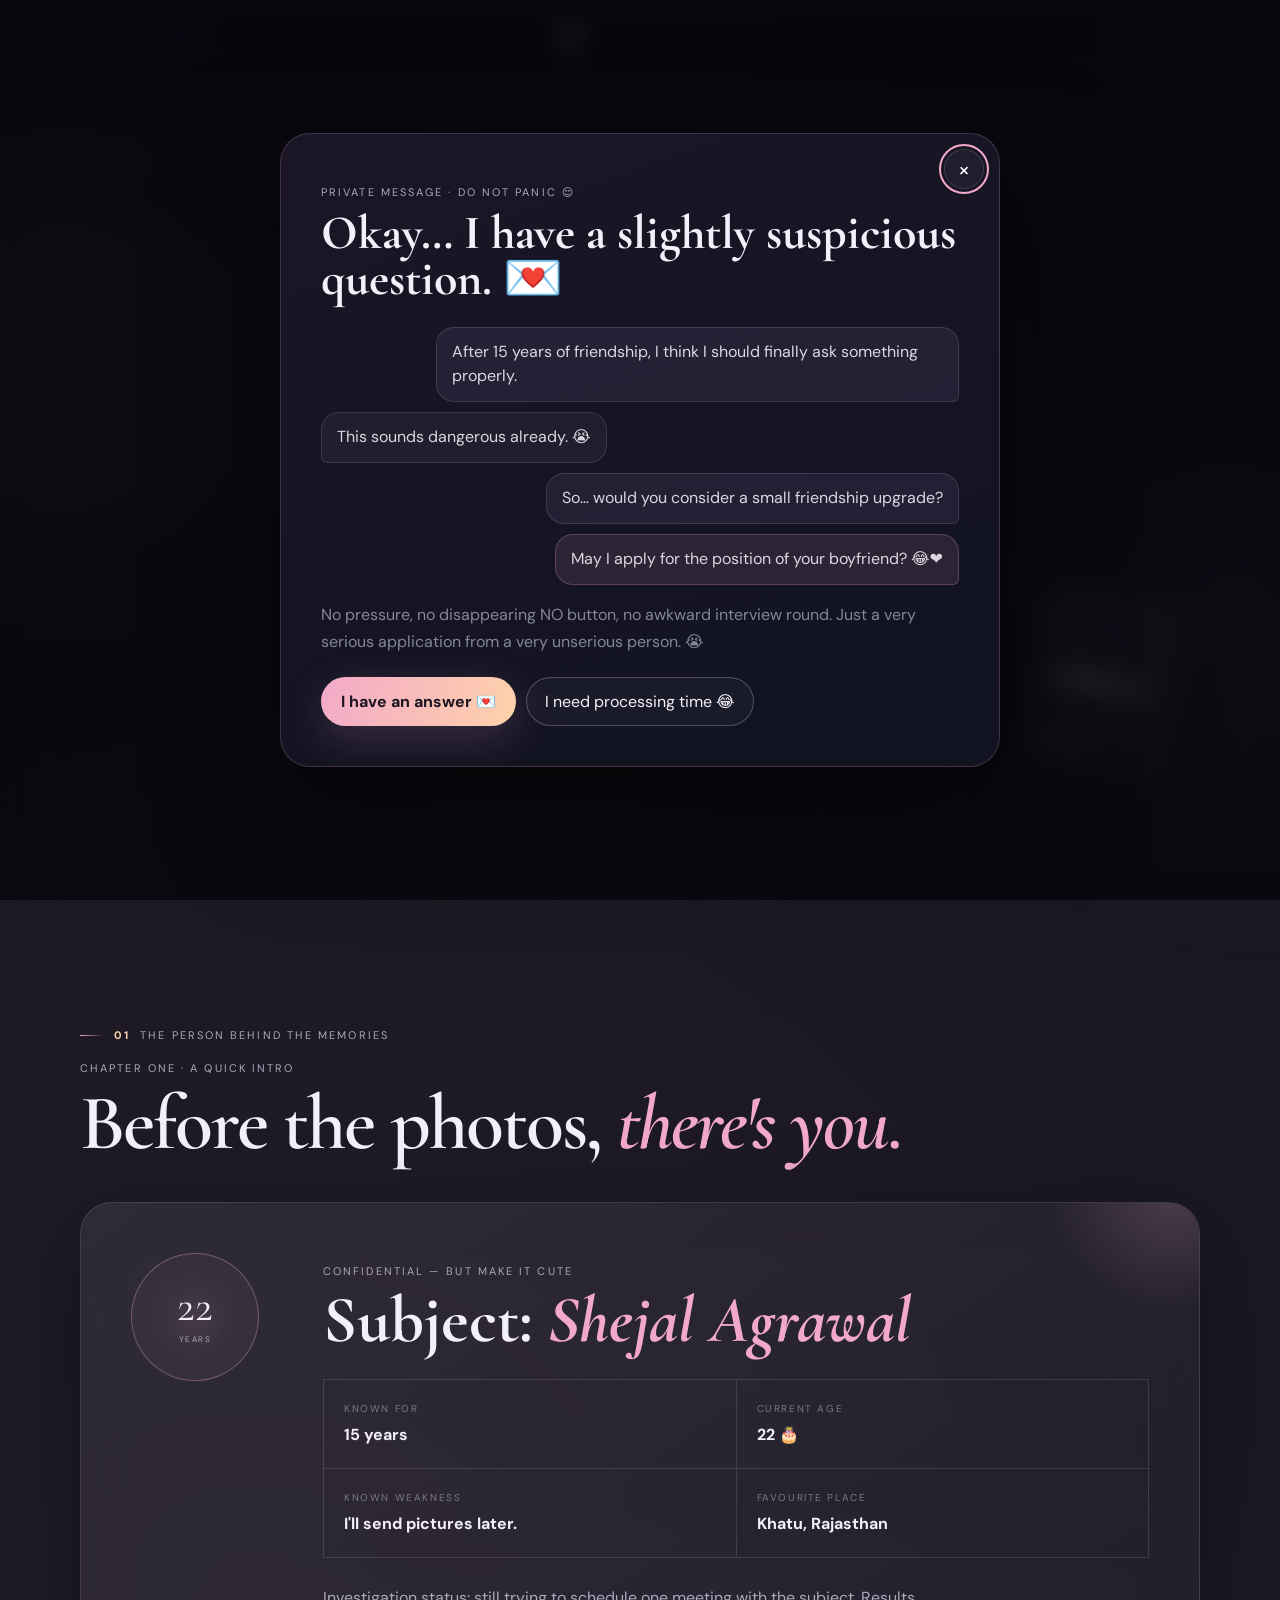
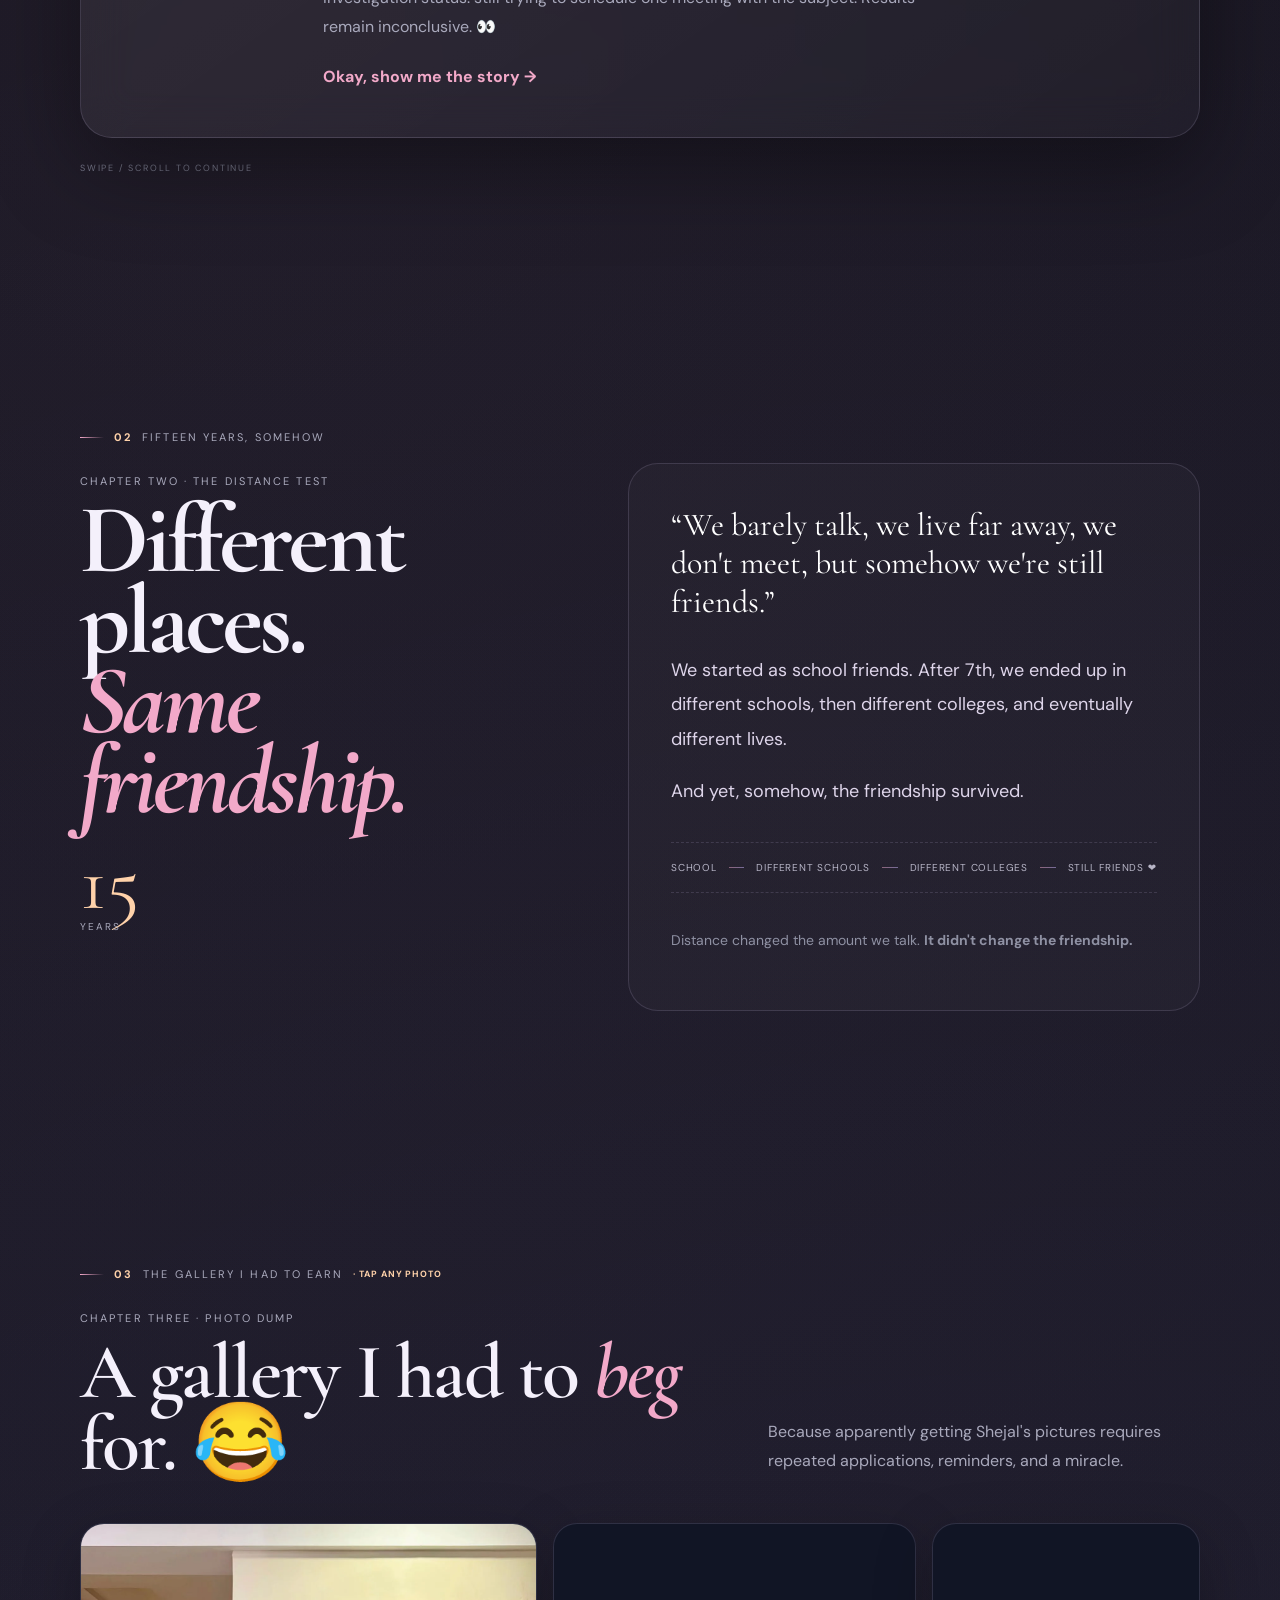
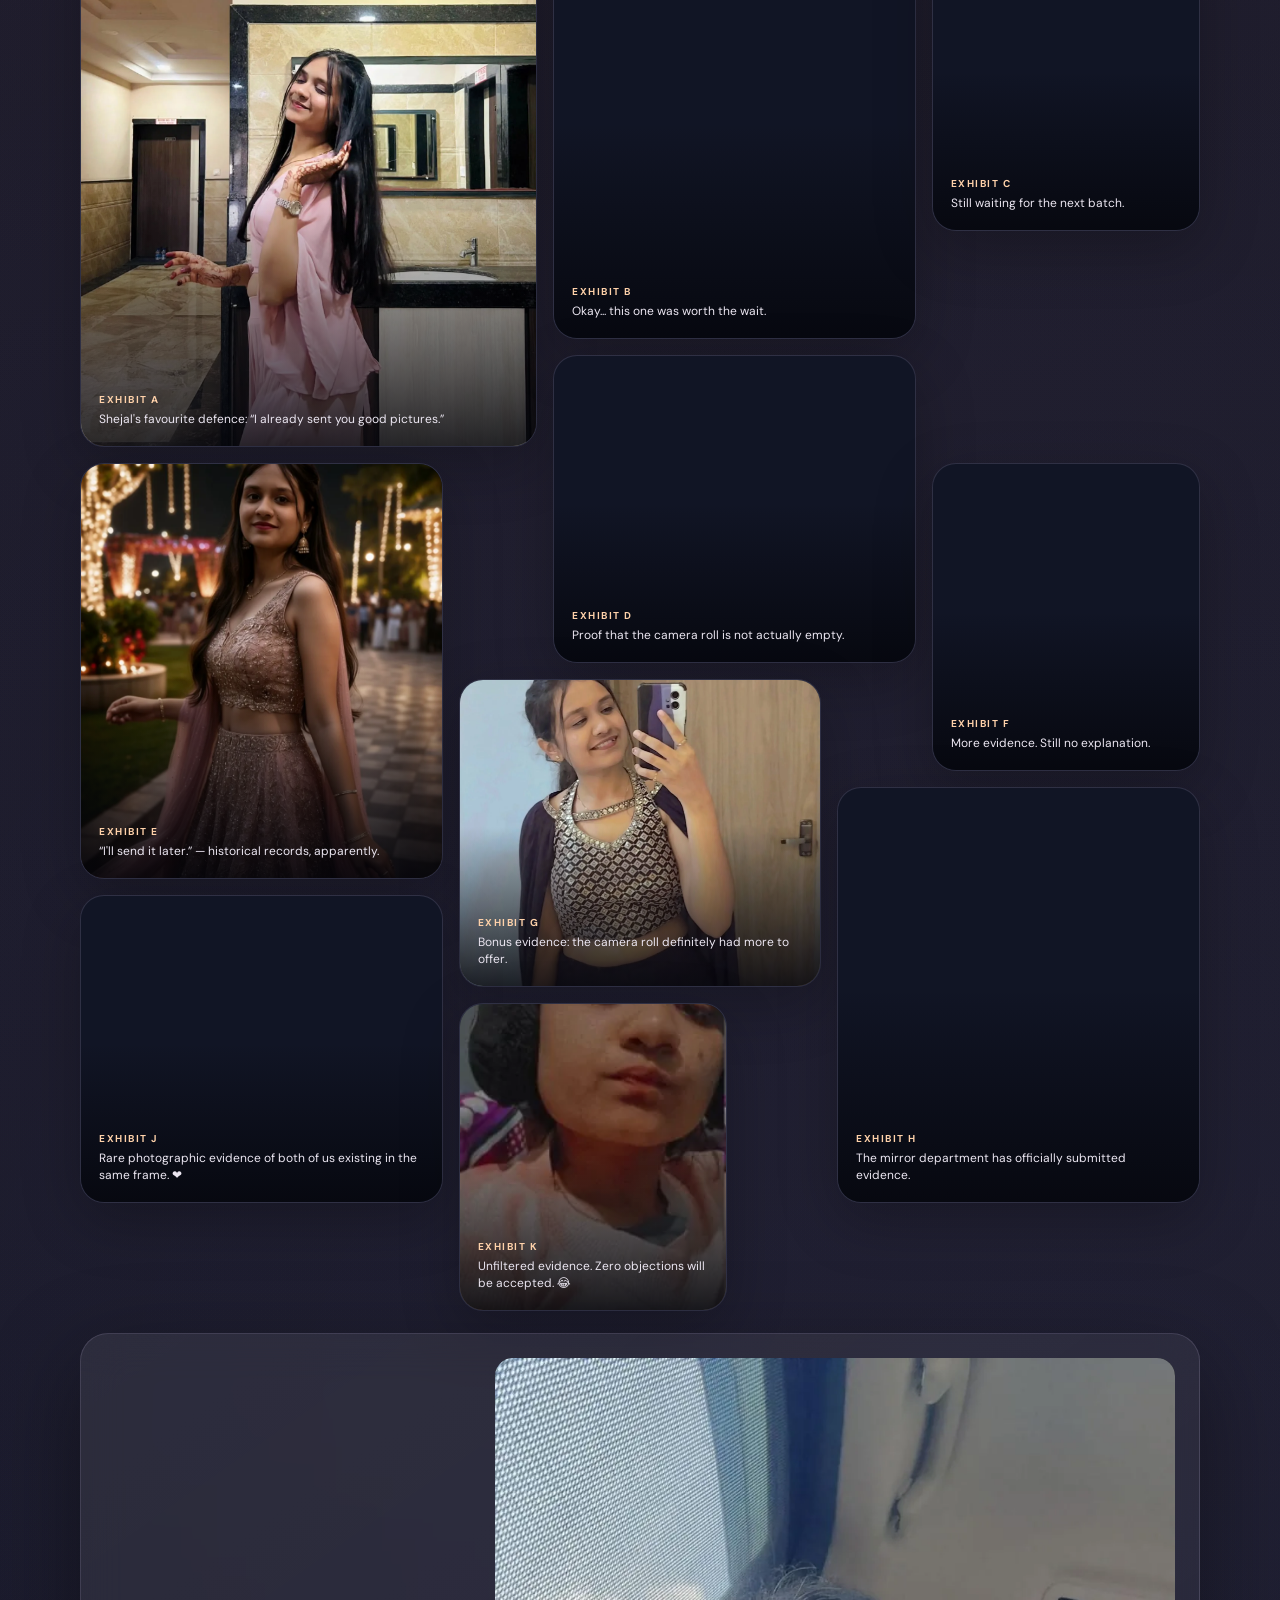
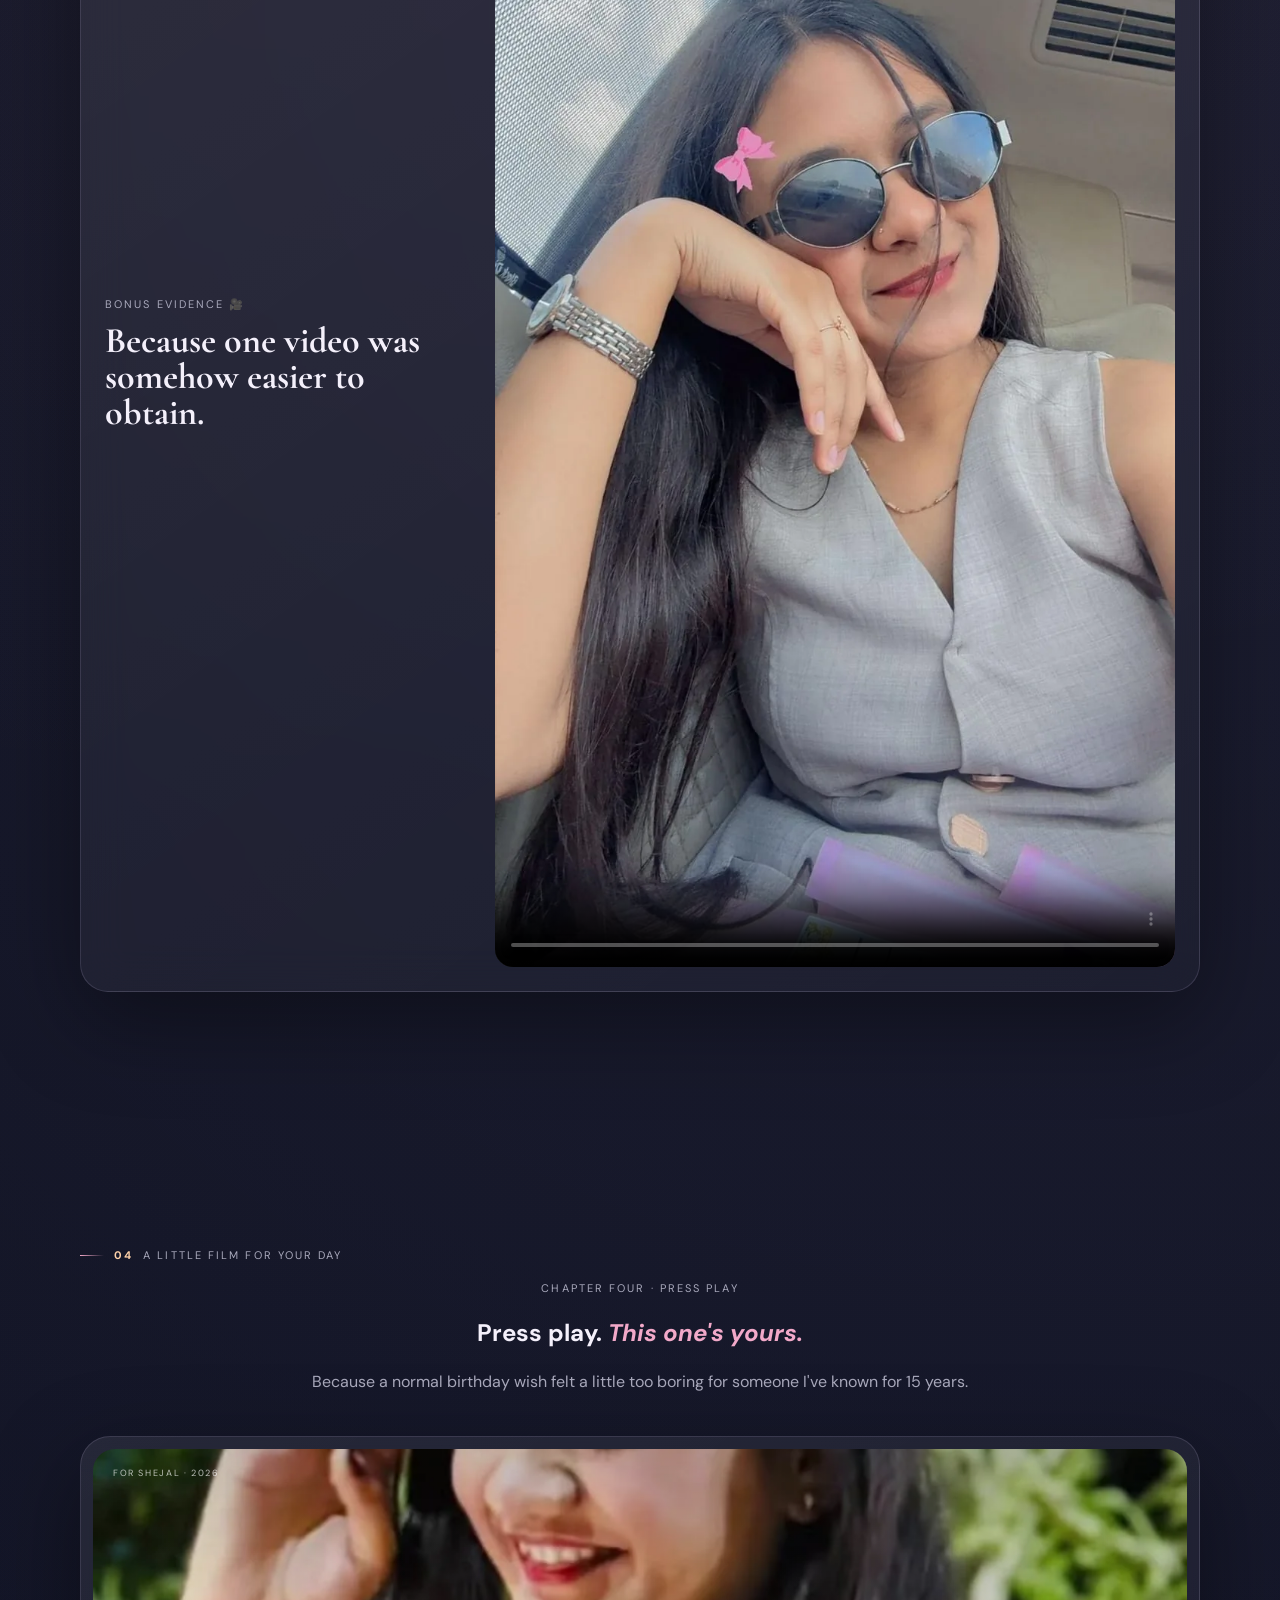
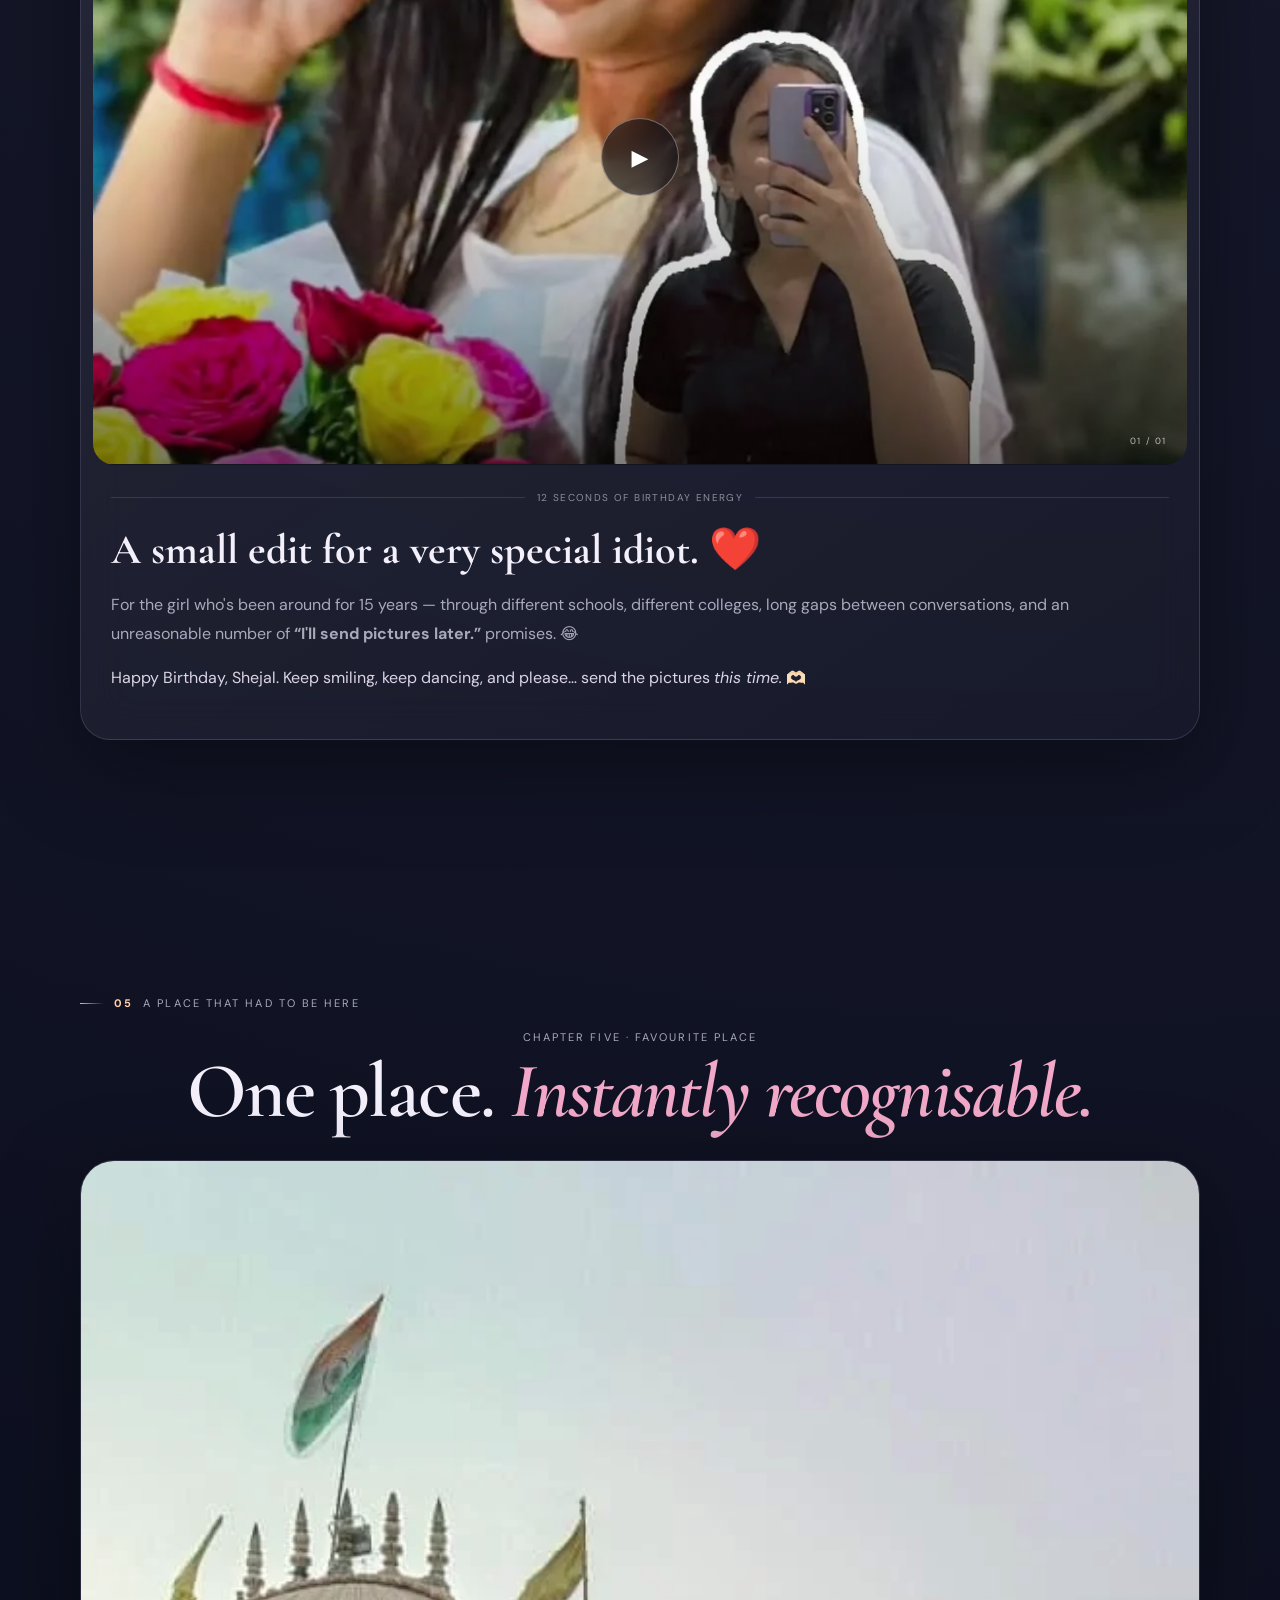
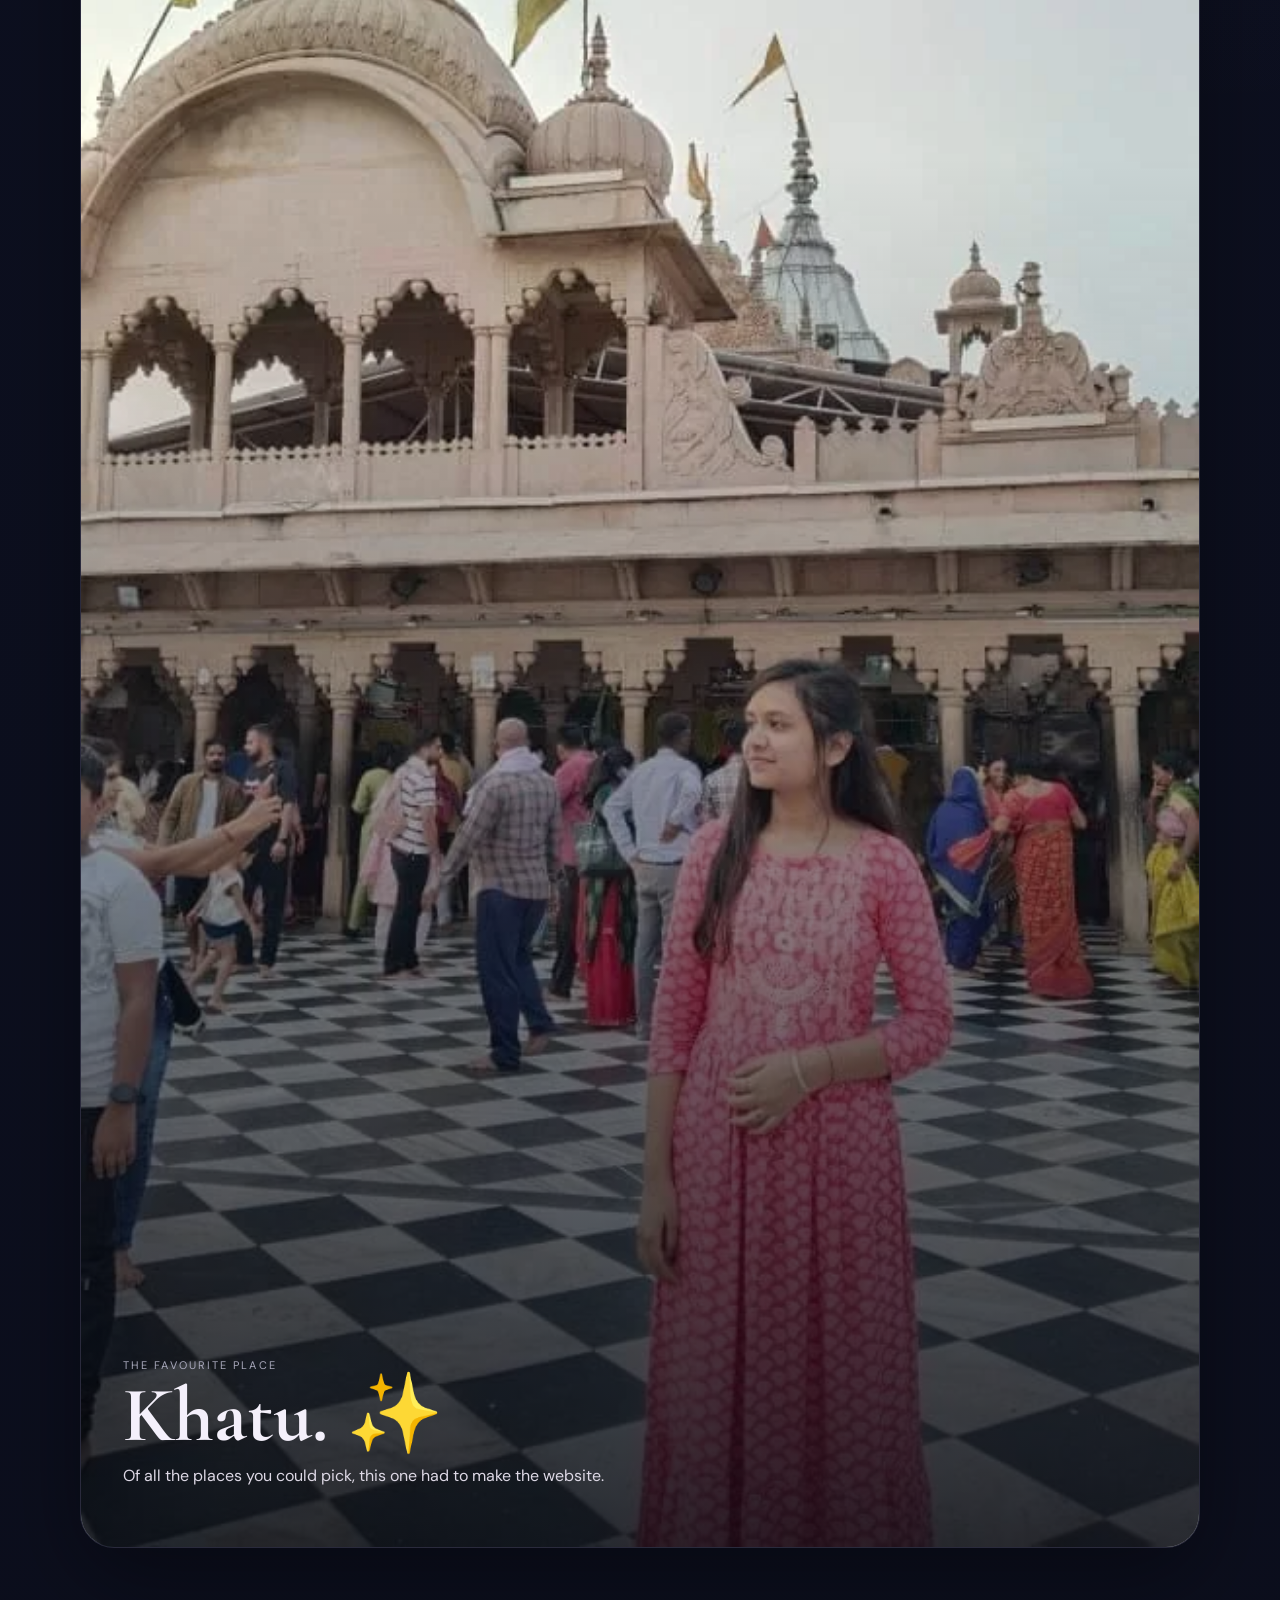
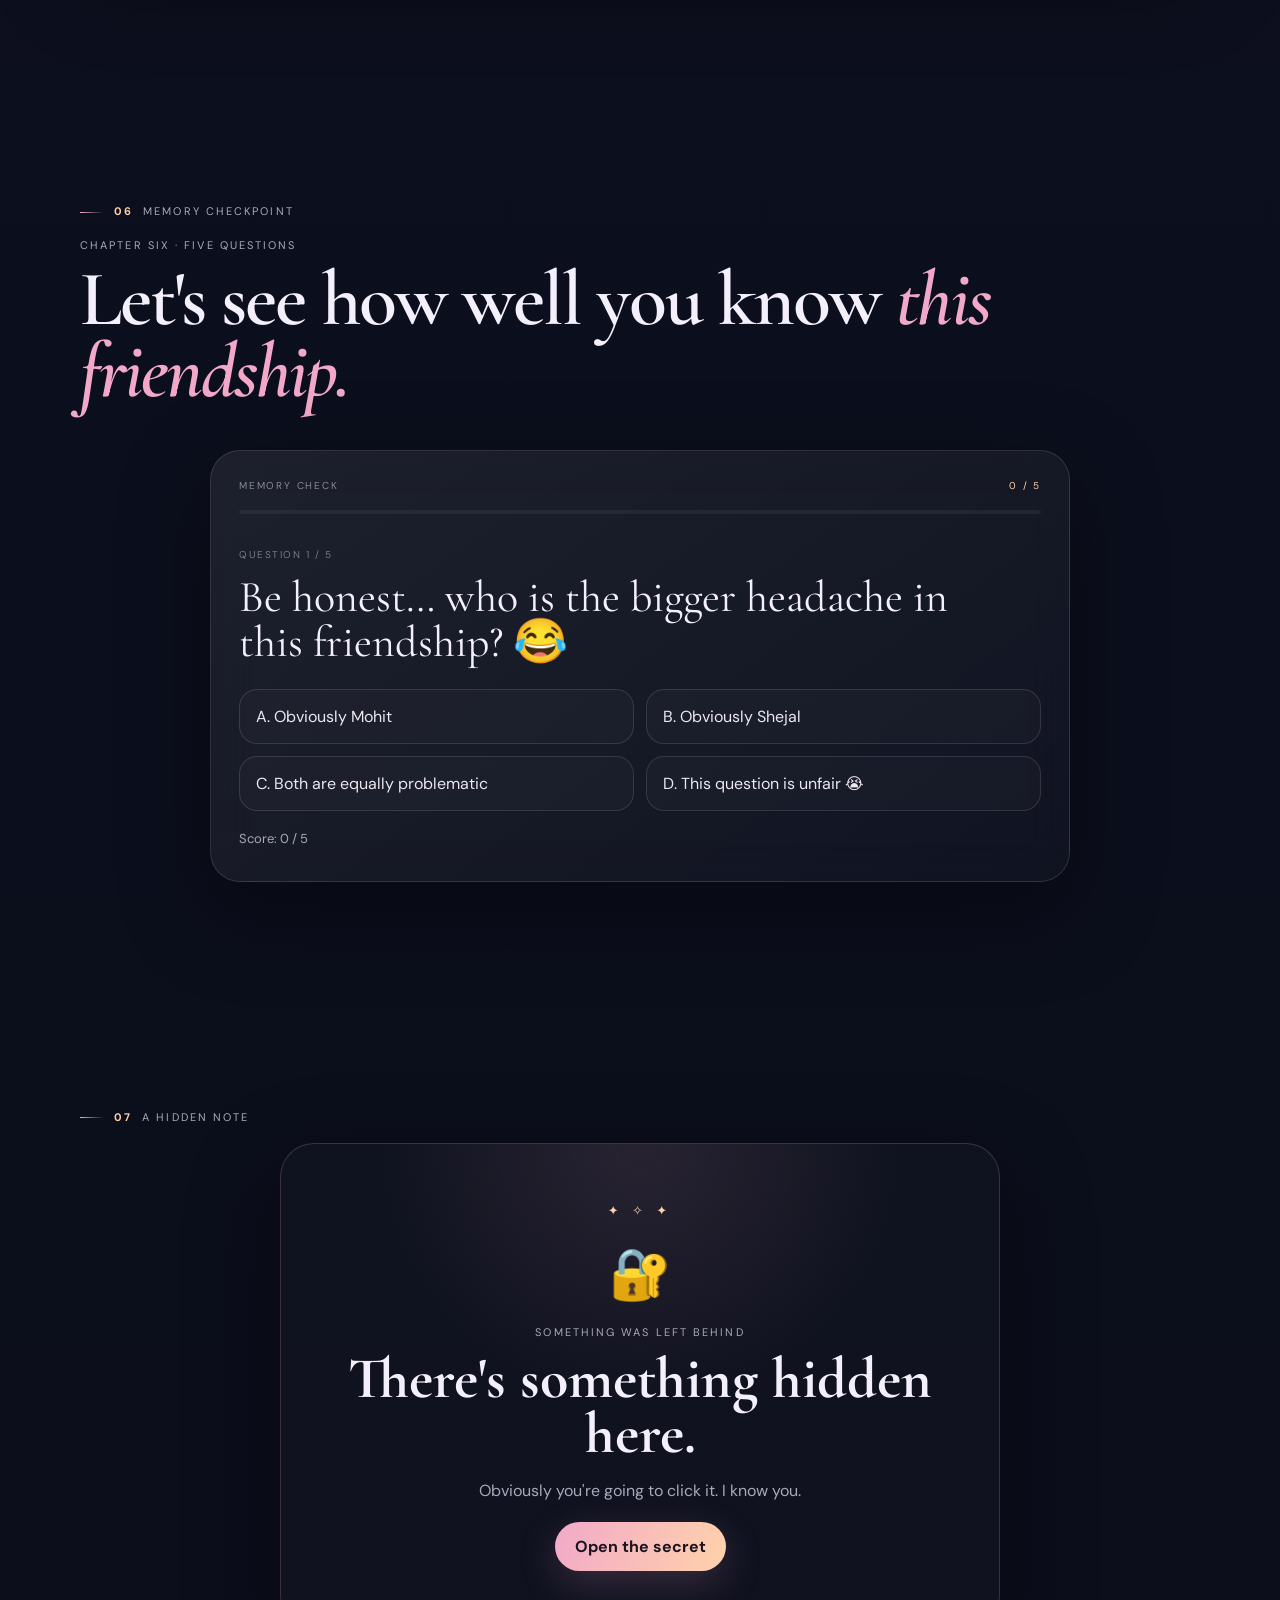
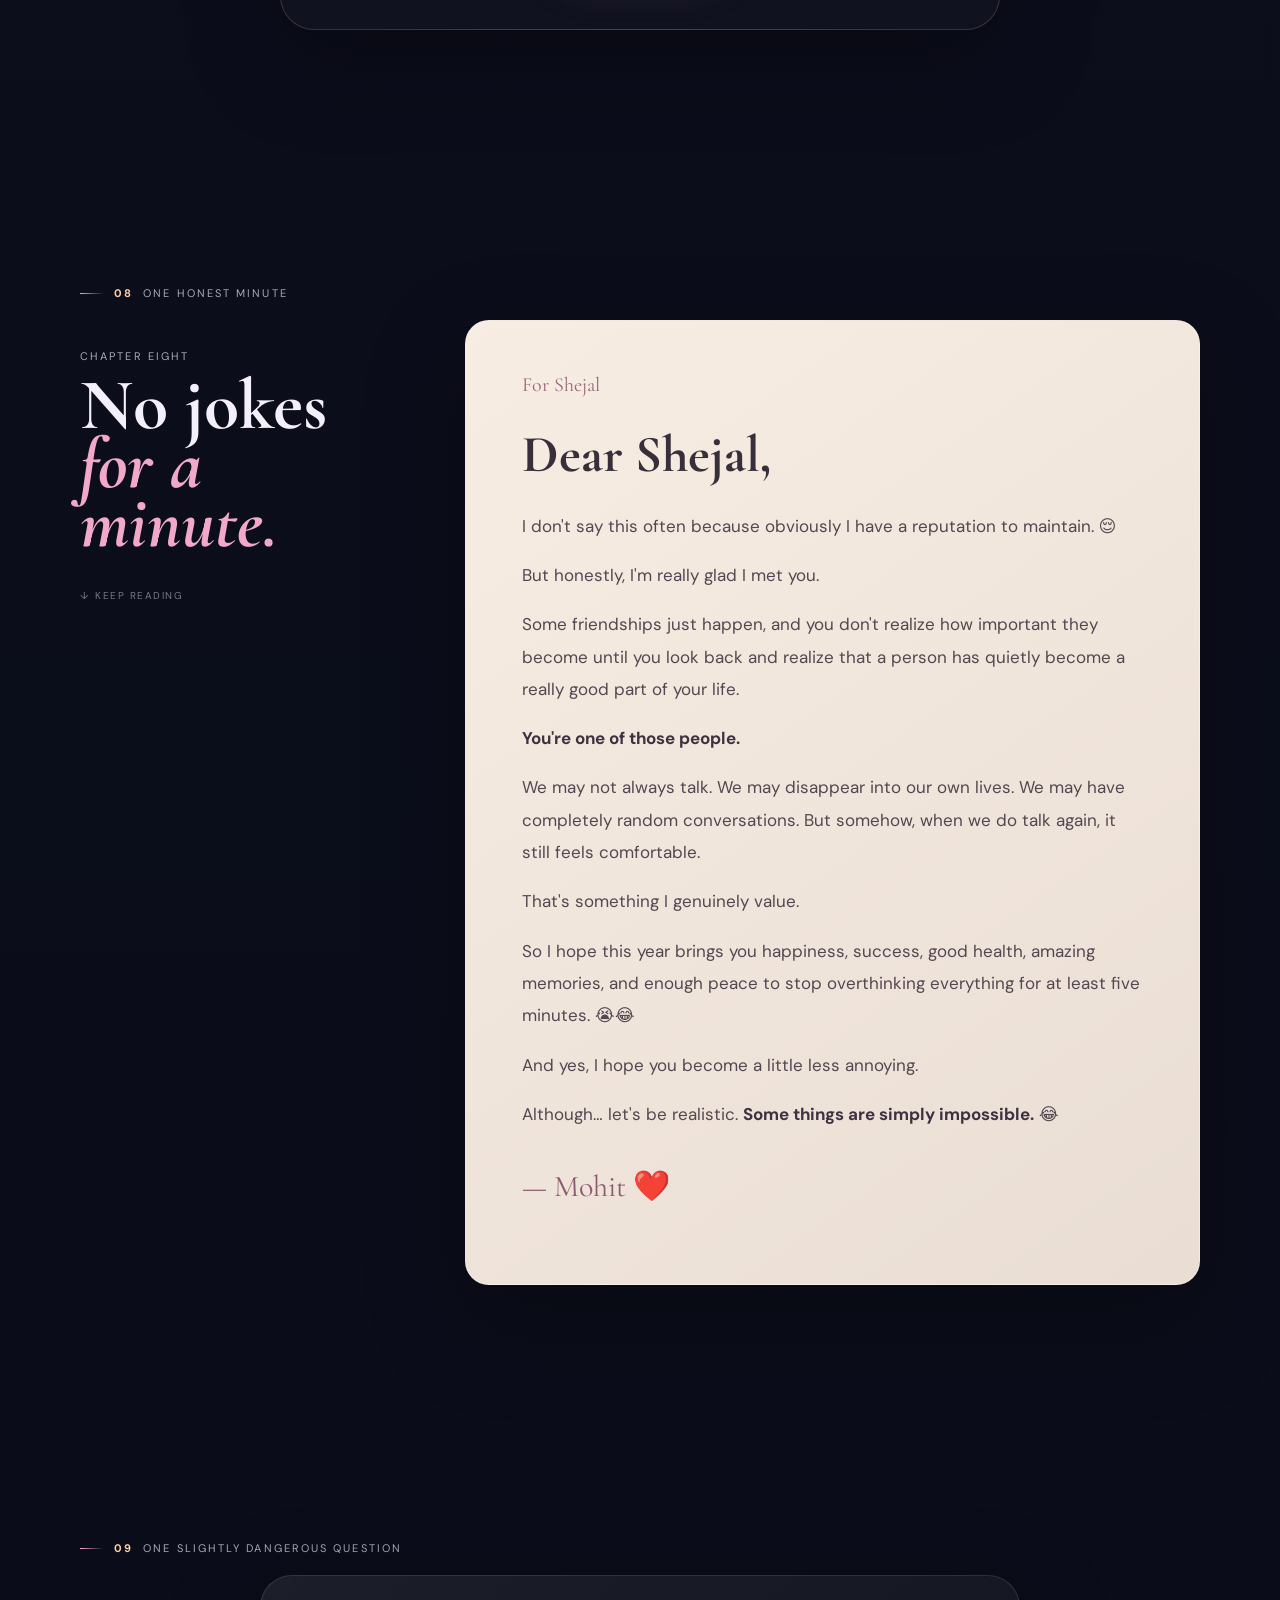
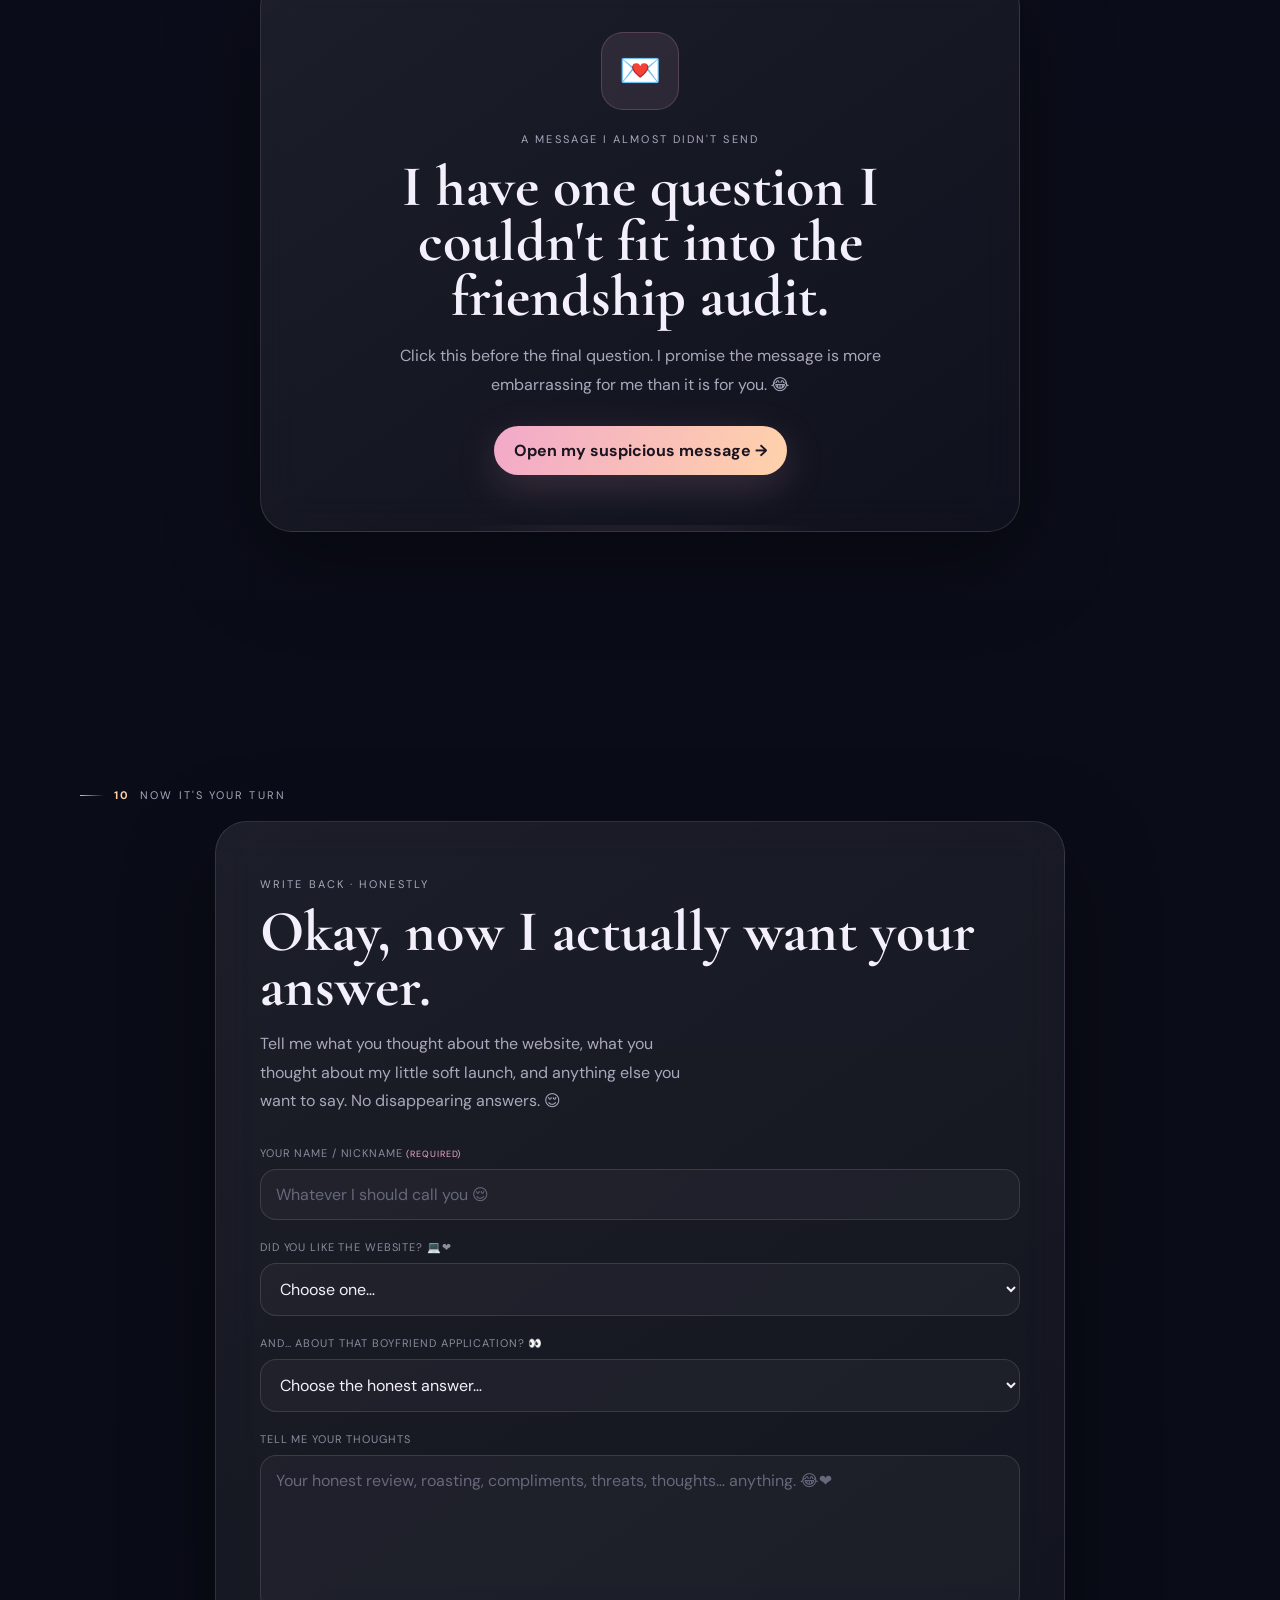
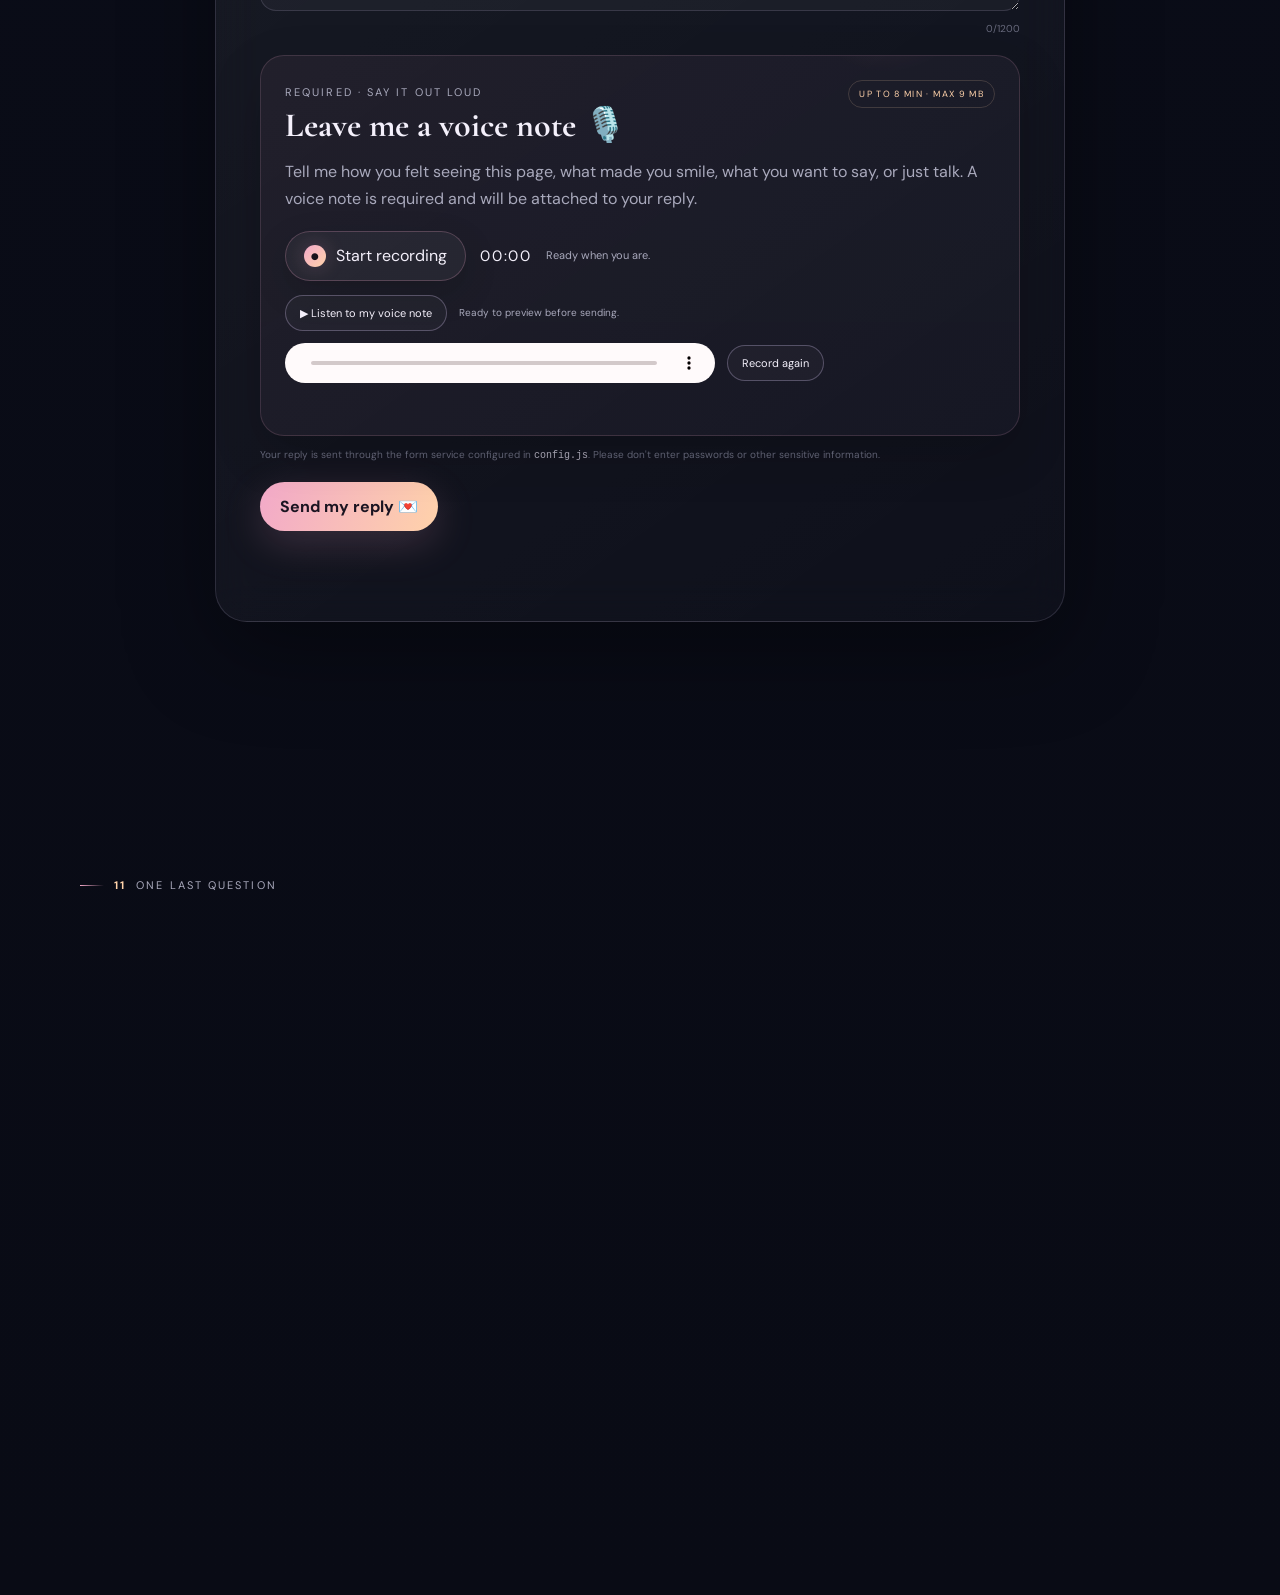
==== index.html @ 0d1e6a89 "0" ====
<!DOCTYPE html>
<html lang="en">
<head>
  <meta charset="UTF-8">
  <meta name="viewport" content="width=device-width, initial-scale=1.0, viewport-fit=cover">
  <meta name="theme-color" content="#0b0d17">
  <meta name="description" content="A little birthday surprise for Shejal, made by Mohit.">
  <title>For Shejal — 22 ✨</title>
  <link rel="preconnect" href="https://fonts.googleapis.com">
  <link rel="preconnect" href="https://fonts.gstatic.com" crossorigin>
  <link href="https://fonts.googleapis.com/css2?family=Cormorant+Garamond:wght@500;600;700&family=DM+Sans:wght@400;500;600;700&display=swap" rel="stylesheet">
  <link rel="stylesheet" href="style.css?v=20260927-voice-required-v2">
  <link rel="icon" href="assets/photo-11.webp" type="image/webp">
</head>
<body>
  <div id="pageLoader" class="page-loader" aria-hidden="true">
    <div class="loader-orb"></div>
    <p>Preparing your surprise<span class="loader-dots">...</span></p>
  </div>

  <div class="reading-progress"><span id="readingProgress"></span></div>
  <button id="backTop" class="back-top" aria-label="Back to top">↑</button>

  <div class="journey-bar" aria-label="Birthday journey navigation">
    <div class="journey-brand">SHEJAL <span>·</span> 22</div>
    <nav class="journey-dots" aria-label="Chapters">
      <button data-journey="home" aria-label="Opening" aria-current="true"></button>
      <button data-journey="intro" aria-label="Chapter 1"></button>
      <button data-journey="story" aria-label="Chapter 2"></button>
      <button data-journey="photos" aria-label="Chapter 3"></button>
      <button data-journey="birthday-edit" aria-label="Chapter 4"></button>
      <button data-journey="place" aria-label="Chapter 5"></button>
      <button data-journey="quiz" aria-label="Chapter 6"></button>
      <button data-journey="secret" aria-label="Chapter 7"></button>
      <button data-journey="letter" aria-label="Chapter 8"></button>
      <button data-journey="soft-launch" aria-label="Chapter 9"></button>
      <button data-journey="reply" aria-label="Chapter 10"></button>
      <button data-journey="finale" aria-label="Final question"></button>
    </nav>
    <div class="journey-counter"><span id="journeyCount">01</span> / 12</div>
  </div>

  <div id="lightbox" class="lightbox" aria-hidden="true">
    <button id="lightboxClose" class="lightbox-close" aria-label="Close image">×</button>
    <button id="lightboxPrev" class="lightbox-nav lightbox-prev" aria-label="Previous image">‹</button>
    <div class="lightbox-inner">
      <div class="lightbox-image-wrap"><img id="lightboxImage" src="" alt=""></div>
      <div class="lightbox-caption">
        <div class="lightbox-caption-top">
          <span id="lightboxIndex" class="lightbox-index"></span>
          <span class="lightbox-viewhint">MEMORY VIEWER · TAP OUTSIDE TO CLOSE</span>
        </div>
        <h3 id="lightboxTitle"></h3>
        <p id="lightboxText"></p>
      </div>
    </div>
    <button id="lightboxNext" class="lightbox-nav lightbox-next" aria-label="Next image">›</button>
  </div>

  <div id="softLaunchModal" class="soft-modal" aria-hidden="true">
    <div class="soft-modal-backdrop" data-soft-close></div>
    <div class="soft-modal-card" role="dialog" aria-modal="true" aria-labelledby="softLaunchTitle">
      <button id="softLaunchClose" class="soft-modal-close" type="button" aria-label="Close message">×</button>
      <p class="tiny">PRIVATE MESSAGE · DO NOT PANIC 😌</p>
      <h2 id="softLaunchTitle">Okay… I have a slightly suspicious question. 💌</h2>
      <div class="soft-chat">
        <div class="soft-bubble me">After 15 years of friendship, I think I should finally ask something properly.</div>
        <div class="soft-bubble her">This sounds dangerous already. 😭</div>
        <div class="soft-bubble me">So… would you consider a small friendship upgrade?</div>
        <div class="soft-bubble me highlight">May I apply for the position of your boyfriend? 😂❤️</div>
      </div>
      <p class="soft-note">No pressure, no disappearing NO button, no awkward interview round. Just a very serious application from a very unserious person. 😭</p>
      <div class="soft-modal-actions">
        <button class="primary-btn" id="softReplyYes" type="button">I have an answer 💌</button>
        <button class="ghost-btn" id="softReplyLater" type="button">I need processing time 😂</button>
      </div>
    </div>
  </div>

  <div id="toast" class="toast" role="status" aria-live="polite"></div>
  <div id="stars"></div>
  <div class="ambient ambient-a"></div>
  <div class="ambient ambient-b"></div>
  <div class="ambient ambient-c"></div>

  <main>
    <section class="screen hero" id="home">
      <div class="hero-orbit orbit-one"></div>
      <div class="hero-orbit orbit-two"></div>
      <div class="hero-inner">
        <div class="eyebrow">A tiny corner of the internet · made for you</div>
        <div class="hero-kicker"><span>27 · 09</span><i></i><span>2026</span></div>
        <h1>Hey, <span>Shejal.</span></h1>
        <p class="hero-copy">I made something for you.<br><b>And no, you can't skip to the end. 😌</b></p>
        <button class="primary-btn hero-cta" data-scroll="#intro">Begin the birthday journey <span>↓</span></button>
        <div class="scroll-hint"><span></span> scroll slowly · there's a story here</div>
      </div>
      <div class="hero-card">
        <p>FOR</p><strong>SHEJAL</strong><span>22 ✨</span>
      </div>
    </section>

    <section class="section chapter chapter-intro" id="intro" data-chapter="01">
      <div class="section-label"><span>01</span> THE PERSON BEHIND THE MEMORIES</div>
      <div class="chapter-head">
        <p class="tiny">CHAPTER ONE · A QUICK INTRO</p>
        <h2>Before the photos, <em>there's you.</em></h2>
      </div>
      <div class="glass card intro-card" data-reveal>
        <div class="profile-stamp"><span>22</span><small>YEARS</small></div>
        <div class="intro-copy">
          <p class="tiny">CONFIDENTIAL — BUT MAKE IT CUTE</p>
          <h3>Subject: <em>Shejal Agrawal</em></h3>
          <div class="facts">
            <div><span>Known for</span><strong>15 years</strong></div>
            <div><span>Current age</span><strong>22 🎂</strong></div>
            <div><span>Known weakness</span><strong>I'll send pictures later.</strong></div>
            <div><span>Favourite place</span><strong>Khatu, Rajasthan</strong></div>
          </div>
          <p class="note">Investigation status: still trying to schedule one meeting with the subject. Results remain inconclusive. 👀</p>
          <button class="text-btn" data-scroll="#story">Okay, show me the story →</button>
        </div>
      </div>
      <div class="chapter-tag">SWIPE / SCROLL TO CONTINUE</div>
    </section>

    <section class="section chapter story-section" id="story" data-chapter="02">
      <div class="section-label"><span>02</span> FIFTEEN YEARS, SOMEHOW</div>
      <div class="story-layout">
        <div class="story-intro">
          <p class="tiny">CHAPTER TWO · THE DISTANCE TEST</p>
          <h2>Different places.<br><em>Same friendship.</em></h2>
          <div class="story-number">15<span>years</span></div>
        </div>
        <div class="story-block" data-reveal>
          <p class="quote">“We barely talk, we live far away, we don't meet, but somehow we're still friends.”</p>
          <p>We started as school friends. After 7th, we ended up in different schools, then different colleges, and eventually different lives.</p>
          <p>And yet, somehow, the friendship survived.</p>
          <div class="distance-line">
            <span>School</span><i></i><span>Different schools</span><i></i><span>Different colleges</span><i></i><span>Still friends ❤️</span>
          </div>
          <p class="small">Distance changed the amount we talk. <b>It didn't change the friendship.</b></p>
        </div>
      </div>
    </section>

    <section class="section chapter photo-section" id="photos" data-chapter="03">
      <div class="section-label"><span>03</span> THE GALLERY I HAD TO EARN <span class="tap-note">· tap any photo</span></div>
      <div class="chapter-head split-head">
        <div>
          <p class="tiny">CHAPTER THREE · PHOTO DUMP</p>
          <h2>A gallery I had to <em>beg</em> for. 😂</h2>
        </div>
        <p class="section-intro">Because apparently getting Shejal's pictures requires repeated applications, reminders, and a miracle.</p>
      </div>

      <div class="photo-reel" id="photoGallery">
        <figure class="photo-card tall" data-reveal>
          <img src="assets/photo-06.webp" alt="Shejal smiling" loading="eager" fetchpriority="high" decoding="async" data-caption="Shejal's favourite defence: I already sent you good pictures.">
          <figcaption><b>Exhibit A</b><span>Shejal's favourite defence: “I already sent you good pictures.”</span></figcaption>
        </figure>
        <figure class="photo-card" data-reveal><img src="assets/photo-05.webp" alt="Shejal dressed up" loading="lazy" decoding="async" data-caption="Okay... this one was worth the wait."><figcaption><b>Exhibit B</b><span>Okay... this one was worth the wait.</span></figcaption></figure>
        <figure class="photo-card" data-reveal><img src="assets/photo-04.webp" alt="Shejal at an event" loading="lazy" decoding="async" data-caption="Still waiting for the next batch."><figcaption><b>Exhibit C</b><span>Still waiting for the next batch.</span></figcaption></figure>
        <figure class="photo-card" data-reveal><img src="assets/photo-03.webp" alt="Shejal" loading="lazy" decoding="async" data-caption="Proof that the camera roll is not actually empty."><figcaption><b>Exhibit D</b><span>Proof that the camera roll is not actually empty.</span></figcaption></figure>
        <figure class="photo-card" data-reveal><img src="assets/photo-02.webp" alt="Shejal" loading="lazy" decoding="async" data-caption="I'll send it later. — historical records, apparently."><figcaption><b>Exhibit E</b><span>“I'll send it later.” — historical records, apparently.</span></figcaption></figure>
        <figure class="photo-card" data-reveal><img src="assets/photo-07.webp" alt="Shejal" loading="lazy" decoding="async" data-caption="More evidence. Still no explanation."><figcaption><b>Exhibit F</b><span>More evidence. Still no explanation.</span></figcaption></figure>
        <figure class="photo-card" data-reveal><img src="assets/photo-08.webp" alt="Shejal smiling in a black and silver outfit" loading="lazy" decoding="async" data-caption="Bonus evidence: the camera roll definitely had more to offer."><figcaption><b>Exhibit G</b><span>Bonus evidence: the camera roll definitely had more to offer.</span></figcaption></figure>
        <figure class="photo-card" data-reveal><img src="assets/photo-09.webp" alt="Shejal taking a mirror selfie" loading="lazy" decoding="async" data-caption="The mirror department has officially submitted evidence."><figcaption><b>Exhibit H</b><span>The mirror department has officially submitted evidence.</span></figcaption></figure>
        <figure class="photo-card" data-reveal><img src="assets/together.webp" alt="A photo of Shejal and Mohit together" loading="lazy" decoding="async" data-caption="Rare photographic evidence of both of us existing in the same frame. ❤️"><figcaption><b>Exhibit J</b><span>Rare photographic evidence of both of us existing in the same frame. ❤️</span></figcaption></figure>
        <figure class="photo-card" data-reveal><img src="assets/funny.webp" alt="Shejal at home" loading="lazy" decoding="async" data-caption="Unfiltered evidence. Zero objections will be accepted. 😂"><figcaption><b>Exhibit K</b><span>Unfiltered evidence. Zero objections will be accepted. 😂</span></figcaption></figure>
      </div>

      <div class="video-card glass" data-reveal>
        <div><p class="tiny">BONUS EVIDENCE 🎥</p><h3>Because one video was somehow easier to obtain.</h3></div>
        <video id="memoryVideo" controls playsinline preload="none" poster="assets/photo-11.webp" data-src="assets/shejal-video.mp4"><source data-src="assets/shejal-video.mp4" type="video/mp4"></video>
      </div>
    </section>

    <section class="section chapter birthday-edit-section" id="birthday-edit" data-chapter="04">
      <div class="section-label"><span>04</span> A LITTLE FILM FOR YOUR DAY</div>
      <div class="birthday-edit-intro">
        <p class="tiny">CHAPTER FOUR · PRESS PLAY</p>
        <h2>Press play. <em>This one's yours.</em></h2>
        <p>Because a normal birthday wish felt a little too boring for someone I've known for 15 years.</p>
      </div>

      <div class="birthday-video-shell glass" data-reveal>
        <div class="birthday-video-frame">
          <video id="birthdayVideo" playsinline preload="none" poster="assets/birthday-edit-poster.webp" data-src="assets/birthday-edit.mp4"><source data-src="assets/birthday-edit.mp4" type="video/mp4"></video>
          <button id="birthdayPlay" class="birthday-play" aria-label="Play birthday video"><span>▶</span></button>
          <div class="video-corner video-corner-top">FOR SHEJAL · 2026</div>
          <div class="video-corner video-corner-bottom">01 / 01</div>
        </div>
        <div class="birthday-video-caption">
          <div class="caption-line"><span></span><span>12 seconds of birthday energy</span><span></span></div>
          <h3>A small edit for a very special idiot. ❤️</h3>
          <p>For the girl who's been around for 15 years — through different schools, different colleges, long gaps between conversations, and an unreasonable number of <b>“I'll send pictures later.”</b> promises. 😂</p>
          <p class="caption-signoff">Happy Birthday, Shejal. Keep smiling, keep dancing, and please… send the pictures <em>this time.</em> 🫶🏻</p>
        </div>
      </div>
    </section>

    <section class="section chapter place-section" id="place" data-chapter="05">
      <div class="section-label"><span>05</span> A PLACE THAT HAD TO BE HERE</div>
      <div class="place-intro"><p class="tiny">CHAPTER FIVE · FAVOURITE PLACE</p><h2>One place. <em>Instantly recognisable.</em></h2></div>
      <div class="place-card" data-reveal>
        <img src="assets/khatu.webp" alt="Shejal at Khatu" loading="lazy" decoding="async" data-caption="Of all the places you could pick, this one had to make the website.">
        <div class="place-overlay"><p class="tiny">THE FAVOURITE PLACE</p><h2>Khatu. ✨</h2><p>Of all the places you could pick, this one had to make the website.</p></div>
      </div>
    </section>

    <section class="section chapter quiz-section" id="quiz" data-chapter="06">
      <div class="section-label"><span>06</span> MEMORY CHECKPOINT</div>
      <div class="chapter-head"><p class="tiny">CHAPTER SIX · FIVE QUESTIONS</p><h2>Let's see how well you know <em>this friendship.</em></h2></div>
      <div class="quiz glass" data-reveal>
        <div class="quiz-topline"><span>MEMORY CHECK</span><span id="quizScorePill">0 / 5</span></div>
        <div class="progress"><span id="progressBar"></span></div>
        <div id="questionBox"></div>
        <div id="quizResult" class="quiz-result"></div>
      </div>
    </section>

    <section class="section chapter secret-section" id="secret" data-chapter="07">
      <div class="section-label"><span>07</span> A HIDDEN NOTE</div>
      <div class="secret-card" data-reveal>
        <div class="secret-stars">✦ ✧ ✦</div>
        <div class="lock">🔐</div>
        <p class="tiny">SOMETHING WAS LEFT BEHIND</p>
        <h2>There's something hidden here.</h2>
        <p>Obviously you're going to click it. I know you.</p>
        <button class="primary-btn" id="secretBtn">Open the secret</button>
        <div id="secretMessage" class="secret-message"><p class="tiny">YOU FOUND IT</p><h3>I knew you'd click it. 😂</h3><p>And yes, you are still not getting away from the fact that I will ask you to meet again.</p></div>
      </div>
    </section>

    <section class="section chapter letter-section" id="letter" data-chapter="08">
      <div class="section-label"><span>08</span> ONE HONEST MINUTE</div>
      <div class="letter-wrap">
        <div class="letter-side"><p class="tiny">CHAPTER EIGHT</p><h2>No jokes<br><em>for a minute.</em></h2><span>↓ keep reading</span></div>
        <div class="letter glass" data-reveal>
          <div class="paper-mark">For Shejal</div>
          <h2>Dear Shejal,</h2>
          <p>I don't say this often because obviously I have a reputation to maintain. 😌</p>
          <p>But honestly, I'm really glad I met you.</p>
          <p>Some friendships just happen, and you don't realize how important they become until you look back and realize that a person has quietly become a really good part of your life.</p>
          <p><b>You're one of those people.</b></p>
          <p>We may not always talk. We may disappear into our own lives. We may have completely random conversations. But somehow, when we do talk again, it still feels comfortable.</p>
          <p>That's something I genuinely value.</p>
          <p>So I hope this year brings you happiness, success, good health, amazing memories, and enough peace to stop overthinking everything for at least five minutes. 😭😂</p>
          <p>And yes, I hope you become a little less annoying.</p>
          <p>Although… let's be realistic. <b>Some things are simply impossible.</b> 😂</p>
          <p class="signature">— Mohit ❤️</p>
        </div>
      </div>
    </section>

    <section class="section chapter soft-launch-section" id="soft-launch" data-chapter="09">
      <div class="section-label"><span>09</span> ONE SLIGHTLY DANGEROUS QUESTION</div>
      <div class="soft-launch-card glass" data-reveal>
        <div class="soft-launch-icon">💌</div>
        <p class="tiny">A MESSAGE I ALMOST DIDN'T SEND</p>
        <h2>I have one question I couldn't fit into the friendship audit.</h2>
        <p>Click this before the final question. I promise the message is more embarrassing for me than it is for you. 😂</p>
        <button class="primary-btn" id="openSoftLaunch" type="button">Open my suspicious message →</button>
      </div>
    </section>

    <section class="section chapter reply-section" id="reply" data-chapter="10">
      <div class="section-label"><span>10</span> NOW IT'S YOUR TURN</div>
      <div class="reply-wrap glass" data-reveal>
        <p class="tiny">WRITE BACK · HONESTLY</p>
        <h2>Okay, now I actually want your answer.</h2>
        <p class="section-intro">Tell me what you thought about the website, what you thought about my little soft launch, and anything else you want to say. No disappearing answers. 😌</p>

        <form id="replyForm" class="reply-form" method="POST" target="replySubmitFrame" enctype="multipart/form-data" novalidate>
          <div class="form-row"><label for="replyName">Your name / nickname <span>(required)</span></label><input id="replyName" name="name" type="text" maxlength="60" placeholder="Whatever I should call you 😌" required></div>
          <div class="form-row"><label for="webExperience">Did you like the website? 💻❤️</label><select id="webExperience" name="website_experience" required><option value="" selected disabled>Choose one…</option><option>Loved it ❤️</option><option>It was really sweet 🥹</option><option>Pretty good 😌</option><option>It needs work 😂</option><option>I have complaints. Lots of them. 😭</option></select></div>
          <div class="form-row"><label for="softAnswer">And… about that boyfriend application? 👀</label><select id="softAnswer" name="soft_launch_response" required><option value="" selected disabled>Choose the honest answer…</option><option>Yes — application accepted. ❤️</option><option>Maybe… let me think. 😭</option><option>I like the idea, but I need time. 😌</option><option>You're staying in the friend department. 😂</option><option>I would like to discuss this properly.</option></select></div>
          <div class="form-row"><label for="extraMessage">Tell me your thoughts</label><textarea id="extraMessage" name="message" maxlength="1200" rows="6" placeholder="Your honest review, roasting, compliments, threats, thoughts… anything. 😂❤️"></textarea><div class="char-count"><span id="charCount">0</span>/1200</div></div>
          <div class="voice-note-field" id="voiceNoteField">
            <div class="voice-note-head">
              <div>
                <span class="tiny">REQUIRED · SAY IT OUT LOUD</span>
                <h3>Leave me a voice note 🎙️</h3>
              </div>
              <span class="voice-note-limit">UP TO 8 MIN · MAX 9 MB</span>
            </div>
            <p class="voice-note-copy">Tell me how you felt seeing this page, what made you smile, what you want to say, or just talk. A voice note is required and will be attached to your reply.</p>
            <div class="voice-recorder" aria-label="Voice note recorder" aria-describedby="voiceNoteStatus">
              <button type="button" class="voice-record-btn" id="voiceRecordBtn" aria-pressed="false">
                <span class="voice-mic-icon" aria-hidden="true">●</span>
                <span id="voiceRecordText">Start recording</span>
              </button>
              <span class="voice-timer" id="voiceTimer" aria-live="polite">00:00</span>
              <span class="voice-state" id="voiceState">Ready when you are.</span>
            </div>
            <div class="voice-preview" id="voicePreviewWrap" hidden>
              <div class="voice-preview-head">
                <button type="button" class="ghost-btn voice-play-btn" id="voicePlayBtn">▶ Listen to my voice note</button>
                <span id="voicePreviewMeta">Ready to preview before sending.</span>
              </div>
              <audio id="voicePreview" controls preload="auto"></audio>
              <button type="button" class="ghost-btn voice-clear-btn" id="voiceClearBtn">Record again</button>
            </div>
            <input id="voiceNoteFile" class="voice-file-input" type="file" name="voice_note" accept="audio/*" required tabindex="-1" aria-hidden="true" aria-label="Required voice note">
            <p id="voiceNoteStatus" class="voice-note-status" role="status" aria-live="polite"></p>
          </div>
          <input type="hidden" name="quiz_score" id="quizScoreHidden" value="0/5">
          <input type="hidden" name="quiz_answers" id="quizAnswersHidden" value="">
          <input type="hidden" name="_subject" value="Shejal replied to the birthday surprise 💌">
          <input type="hidden" name="_template" value="table">
          <input type="text" name="_honey" tabindex="-1" autocomplete="off" class="honeypot" aria-hidden="true">
          <div class="reply-consent">Your reply is sent through the form service configured in <code>config.js</code>. Please don't enter passwords or other sensitive information.</div>
          <button class="primary-btn reply-submit" id="replySubmit" type="submit">Send my reply 💌</button>
          <p id="replyStatus" class="reply-status" role="status" aria-live="polite"></p>
        </form>
      </div>
      <iframe name="replySubmitFrame" id="replySubmitFrame" class="reply-iframe" title="Form submission target"></iframe>
    </section>

    <section class="section chapter finale" id="finale" data-chapter="11">
      <div class="section-label"><span>11</span> ONE LAST QUESTION</div>
      <div class="finale-shell" data-reveal>
        <p class="tiny">THE END IS VERY CLOSE</p>
        <h2>Be honest...</h2>
        <p>Did you like your birthday surprise?</p>
        <div class="choice-area">
          <button class="yes-btn" id="yesBtn">YES ❤️</button>
          <button class="no-btn" id="noBtn">NO 😐</button>
        </div>
        <p id="noText" class="no-text"></p>
      </div>
    </section>

    <section class="section celebration" id="celebration">
      <canvas id="confetti"></canvas>
      <div class="celebration-content">
        <div class="celebration-orbit"></div>
        <div class="cake">🎂</div>
        <p class="tiny">27 · 09 · 2004 → 2026</p>
        <h1>Happy Birthday,<br><span>Shejal!</span></h1>
        <img src="assets/photo-11.webp" alt="Shejal" class="final-photo" loading="lazy" decoding="async" data-caption="The final exhibit. Happy Birthday, Shejal! ❤️">
        <p class="final-line">You're not just a friend for one chapter of my life. You're one of those rare people I hope somehow remains in every chapter that comes after it. ❤️</p>
        <p class="tiny">Now go enjoy your day before I start getting emotional again. 😂</p>
        <div class="made">Made with ❤️ by Mohit.</div>
      </div>
    </section>
  </main>

  <script src="config.js"></script>
  <script src="script.js?v=20260927-voice-required-v2"></script>
</body>
</html>
---- style.css ----
:root{
  --bg:#080b14;
  --bg2:#101426;
  --panel:rgba(20,24,40,.72);
  --panel-strong:rgba(25,28,47,.88);
  --line:rgba(226,209,255,.14);
  --line-strong:rgba(226,209,255,.28);
  --text:#f4f0fb;
  --muted:#a9a9bc;
  --soft:#ded5ea;
  --pink:#f2a9c9;
  --peach:#ffd2aa;
  --lav:#c7b5ff;
  --mint:#a9dfd0;
  --shadow:0 28px 90px rgba(0,0,0,.38);
  --radius:28px;
  --serif:"Cormorant Garamond",Georgia,serif;
  --sans:"DM Sans",system-ui,sans-serif;
}
*{box-sizing:border-box}
html{scroll-behavior:smooth;background:var(--bg);scroll-padding-top:90px}
body{margin:0;color:var(--text);background:
 radial-gradient(circle at 20% 10%,rgba(242,169,201,.10),transparent 28%),
 radial-gradient(circle at 85% 30%,rgba(199,181,255,.09),transparent 30%),
 linear-gradient(180deg,#080b14 0%,#0d1020 45%,#090b15 100%);font-family:var(--sans);overflow-x:hidden}
body:before{content:"";position:fixed;inset:0;pointer-events:none;z-index:0;opacity:.13;background-image:url("data:image/svg+xml,%3Csvg viewBox='0 0 180 180' xmlns='http://www.w3.org/2000/svg'%3E%3Cfilter id='n'%3E%3CfeTurbulence type='fractalNoise' baseFrequency='.9' numOctaves='2' stitchTiles='stitch'/%3E%3C/filter%3E%3Crect width='100%25' height='100%25' filter='url(%23n)' opacity='.18'/%3E%3C/svg%3E")}
button,input,select,textarea{font:inherit}button{cursor:pointer}button:focus-visible,input:focus-visible,select:focus-visible,textarea:focus-visible{outline:2px solid var(--pink);outline-offset:3px}
main,.journey-bar{position:relative;z-index:2}
.reading-progress{position:fixed;top:0;left:0;right:0;height:3px;background:transparent;z-index:100}.reading-progress span{display:block;height:100%;width:0;background:linear-gradient(90deg,var(--pink),var(--peach),var(--lav))}
.page-loader{position:fixed;inset:0;z-index:200;background:#080b14;display:grid;place-items:center;align-content:center;gap:16px;transition:opacity .55s,visibility .55s}.page-loader.hidden{opacity:0;visibility:hidden}.loader-orb{width:46px;height:46px;border-radius:50%;border:1px solid rgba(242,169,201,.35);border-top-color:var(--pink);box-shadow:0 0 50px rgba(242,169,201,.18);animation:spin 1.1s linear infinite}.page-loader p{margin:0;color:var(--muted);letter-spacing:.14em;text-transform:uppercase;font-size:11px}
@keyframes spin{to{transform:rotate(360deg)}}
.journey-bar{position:fixed;top:18px;left:50%;transform:translateX(-50%);width:min(1040px,calc(100% - 32px));display:grid;grid-template-columns:auto 1fr auto;align-items:center;gap:18px;padding:10px 14px;border:1px solid rgba(240,231,255,.12);border-radius:999px;background:rgba(9,12,23,.62);backdrop-filter:blur(18px);box-shadow:0 15px 50px rgba(0,0,0,.22);z-index:80}
.journey-brand,.journey-counter{font-size:10px;letter-spacing:.15em;text-transform:uppercase;color:var(--muted);white-space:nowrap}.journey-brand span{color:var(--pink)}.journey-dots{display:flex;justify-content:center;gap:8px}.journey-dots button{width:8px;height:8px;border-radius:50%;border:1px solid rgba(255,255,255,.28);background:transparent;padding:0;transition:.25s}.journey-dots button[aria-current=true]{width:22px;border-radius:999px;border-color:transparent;background:linear-gradient(90deg,var(--pink),var(--peach));box-shadow:0 0 20px rgba(242,169,201,.3)}
.back-top{position:fixed;right:18px;bottom:18px;width:48px;height:48px;border-radius:50%;border:1px solid var(--line);background:rgba(10,12,24,.76);color:var(--text);font-size:22px;z-index:70;opacity:0;transform:translateY(10px);pointer-events:none;transition:.25s;backdrop-filter:blur(12px)}.back-top.show{opacity:1;transform:none;pointer-events:auto}
#stars{position:fixed;inset:0;pointer-events:none;z-index:0;background-image:radial-gradient(circle at 8% 28%,rgba(255,255,255,.35) 0 1px,transparent 1px),radial-gradient(circle at 72% 18%,rgba(255,255,255,.22) 0 1px,transparent 1px),radial-gradient(circle at 90% 66%,rgba(255,255,255,.28) 0 1px,transparent 1px),radial-gradient(circle at 40% 82%,rgba(255,255,255,.2) 0 1px,transparent 1px);background-size:240px 220px,310px 250px,280px 300px,330px 280px;opacity:.6}.ambient{position:fixed;border-radius:50%;filter:blur(80px);pointer-events:none;z-index:0}.ambient-a{width:360px;height:360px;background:rgba(242,169,201,.10);top:20%;left:-120px}.ambient-b{width:340px;height:340px;background:rgba(199,181,255,.08);top:54%;right:-140px}.ambient-c{width:280px;height:280px;background:rgba(169,223,208,.05);bottom:8%;left:32%}
.section{width:min(1120px,calc(100% - 32px));margin-inline:auto;position:relative;padding:128px 0}.screen{min-height:100svh;width:100%;display:grid;place-items:center;position:relative;padding:120px 24px 72px;overflow:hidden}.hero-inner{width:min(820px,100%);text-align:center;position:relative;z-index:3}.eyebrow,.tiny,.section-label{font-size:11px;line-height:1.4;letter-spacing:.19em;text-transform:uppercase;color:var(--muted)}.hero-kicker{display:flex;align-items:center;justify-content:center;gap:16px;margin:18px 0 14px;font-size:11px;letter-spacing:.24em;color:var(--peach)}.hero-kicker i{width:40px;height:1px;background:linear-gradient(90deg,transparent,var(--pink),transparent)}.hero h1{font-family:var(--serif);font-size:clamp(82px,15vw,150px);line-height:.8;letter-spacing:-.045em;margin:14px 0 28px;font-weight:600}.hero h1 span,.chapter h2 em,.story-intro h2 em,.birthday-edit-intro h2 em,.place-intro h2 em,.celebration h1 span{font-style:italic;color:var(--pink)}.hero-copy{font-size:clamp(18px,3vw,23px);line-height:1.7;color:var(--soft);margin:0 auto 34px}.hero-copy b{font-weight:600;color:#fff}.hero-cta{padding:16px 23px}.primary-btn,.ghost-btn,.text-btn,.yes-btn,.no-btn{border:0}.primary-btn{display:inline-flex;align-items:center;gap:12px;padding:14px 20px;border-radius:999px;color:#1b1421;background:linear-gradient(110deg,var(--pink),var(--peach));box-shadow:0 12px 40px rgba(242,169,201,.18);font-weight:700;transition:transform .25s,box-shadow .25s}.primary-btn:hover{transform:translateY(-2px);box-shadow:0 18px 48px rgba(242,169,201,.28)}.ghost-btn{padding:13px 18px;border-radius:999px;border:1px solid var(--line-strong);background:rgba(255,255,255,.03);color:var(--text)}.text-btn{padding:0;background:none;color:var(--pink);font-weight:700}.scroll-hint{margin-top:44px;font-size:10px;letter-spacing:.17em;text-transform:uppercase;color:#7f8093;display:flex;align-items:center;justify-content:center;gap:10px}.scroll-hint span{display:inline-block;width:18px;height:28px;border:1px solid #66697c;border-radius:15px;position:relative}.scroll-hint span:after{content:"";width:3px;height:5px;border-radius:99px;position:absolute;top:5px;left:50%;transform:translateX(-50%);background:var(--pink);animation:wheel 1.3s infinite}.hero-card{position:absolute;right:8%;bottom:14%;transform:rotate(8deg);width:150px;height:180px;border:1px solid rgba(242,169,201,.3);border-radius:22px;background:linear-gradient(145deg,rgba(255,255,255,.08),rgba(255,255,255,.02));box-shadow:var(--shadow);padding:22px;display:flex;flex-direction:column;justify-content:space-between;color:#f6edf7;z-index:2}.hero-card strong{font-family:var(--serif);font-size:28px;letter-spacing:.04em}.hero-card span{color:var(--peach);font-size:12px;letter-spacing:.15em}.hero-card p{margin:0;font-size:9px;letter-spacing:.2em;color:var(--muted)}.hero-orbit{position:absolute;left:50%;top:52%;border:1px solid rgba(242,169,201,.10);border-radius:50%;transform:translate(-50%,-50%);z-index:1}.orbit-one{width:min(72vw,780px);height:min(72vw,780px);animation:floatOrbit 16s linear infinite}.orbit-two{width:min(54vw,580px);height:min(54vw,580px);border-color:rgba(199,181,255,.10);animation:floatOrbit 22s linear infinite reverse}@keyframes wheel{50%{transform:translate(-50%,5px);opacity:.35}}@keyframes floatOrbit{to{transform:translate(-50%,-50%) rotate(360deg)}}
.section-label{display:flex;align-items:center;gap:10px;margin-bottom:18px}.section-label span{color:var(--peach);font-weight:700}.section-label:before{content:"";width:24px;height:1px;background:linear-gradient(90deg,var(--pink),transparent)}.chapter-head h2,.place-intro h2,.finale h2{font-family:var(--serif);font-weight:600;font-size:clamp(50px,7vw,78px);line-height:.92;letter-spacing:-.025em;margin:0}.chapter-head{margin-bottom:42px}.chapter-tag{margin-top:24px;color:#767789;font-size:9px;letter-spacing:.2em;text-transform:uppercase}
.glass{background:linear-gradient(145deg,rgba(255,255,255,.075),rgba(255,255,255,.025));border:1px solid var(--line);box-shadow:var(--shadow);backdrop-filter:blur(22px)}
.card.intro-card{display:grid;grid-template-columns:150px 1fr;gap:42px;padding:50px;border-radius:32px;position:relative;overflow:hidden}.intro-card:before{content:"";position:absolute;width:250px;height:250px;border-radius:50%;top:-140px;right:-100px;background:radial-gradient(circle,rgba(242,169,201,.2),transparent 70%)}.profile-stamp{width:128px;height:128px;border-radius:50%;border:1px solid rgba(242,169,201,.35);display:grid;place-items:center;align-content:center;background:radial-gradient(circle,rgba(242,169,201,.13),rgba(255,255,255,.02) 60%);box-shadow:inset 0 0 40px rgba(242,169,201,.06)}.profile-stamp span{font-family:var(--serif);font-size:44px;line-height:.8}.profile-stamp small{font-size:8px;letter-spacing:.2em;color:var(--muted);margin-top:10px}.intro-copy h3{font-family:var(--serif);font-size:clamp(42px,6vw,66px);margin:8px 0 28px;line-height:.92}.intro-copy h3 em{font-style:italic;color:var(--pink)}.facts{display:grid;grid-template-columns:1fr 1fr;border-top:1px solid var(--line);border-left:1px solid var(--line);margin:0 0 26px}.facts>div{padding:22px 20px;border-right:1px solid var(--line);border-bottom:1px solid var(--line)}.facts span{display:block;font-size:10px;color:#78798c;letter-spacing:.16em;text-transform:uppercase;margin-bottom:8px}.facts strong{font-size:16px;line-height:1.45}.note{color:var(--muted);line-height:1.8;margin:0 0 24px;max-width:620px}
.story-layout{display:grid;grid-template-columns:.9fr 1.1fr;gap:80px;align-items:start}.story-intro{position:sticky;top:120px}.story-intro h2{font-family:var(--serif);font-size:clamp(62px,8vw,98px);line-height:.82;margin:10px 0 32px;letter-spacing:-.04em}.story-number{font-family:var(--serif);font-size:80px;color:var(--peach);line-height:.72}.story-number span{display:block;font-family:var(--sans);font-size:10px;letter-spacing:.2em;text-transform:uppercase;color:var(--muted);margin-top:12px}.story-block{padding:42px;border-radius:30px;border:1px solid var(--line);background:rgba(255,255,255,.025)}.story-block p{font-size:18px;line-height:1.9;color:var(--soft)}.story-block .quote{font-family:var(--serif);font-size:32px;line-height:1.2;color:#fff;margin-top:0}.distance-line{display:grid;grid-template-columns:auto 1fr auto 1fr auto 1fr auto;align-items:center;gap:12px;margin:34px 0;padding:18px 0;border-top:1px dashed var(--line);border-bottom:1px dashed var(--line)}.distance-line span{font-size:10px;letter-spacing:.08em;text-transform:uppercase;color:#b8b6c7;text-align:center}.distance-line i{height:1px;background:linear-gradient(90deg,var(--pink),var(--lav));opacity:.5}.small{font-size:14px!important;color:#8f91a3!important}
.split-head{display:grid;grid-template-columns:1.2fr .8fr;gap:40px;align-items:end}.section-intro{color:var(--muted);line-height:1.8;max-width:450px;margin:0 0 5px}.photo-reel{display:grid;grid-template-columns:repeat(12,1fr);grid-auto-rows:92px;gap:16px}.photo-card{margin:0;position:relative;overflow:hidden;border-radius:24px;grid-column:span 4;grid-row:span 3;border:1px solid var(--line);background:#111525;box-shadow:0 18px 60px rgba(0,0,0,.24);transform-style:preserve-3d;transition:transform .35s,box-shadow .35s,border-color .35s;cursor:zoom-in}.photo-card:nth-child(2),.photo-card:nth-child(5),.photo-card:nth-child(8){grid-row:span 4}.photo-card.tall{grid-column:span 5;grid-row:span 5}.photo-card:nth-child(3){grid-column:span 3}.photo-card:nth-child(4){grid-column:span 4}.photo-card:nth-child(6){grid-column:span 3}.photo-card:nth-child(7){grid-column:span 4}.photo-card:nth-child(9){grid-column:span 4}.photo-card:nth-child(10){grid-column:span 3}.photo-card img{width:100%;height:100%;object-fit:cover;display:block;transition:transform .65s;filter:saturate(.95) contrast(1.02)}.photo-card:before{pointer-events:none;content:"↗";position:absolute;top:14px;right:14px;z-index:2;width:30px;height:30px;border:1px solid rgba(255,255,255,.18);border-radius:50%;display:grid;place-items:center;background:rgba(6,8,16,.38);color:#fff;font-size:14px;backdrop-filter:blur(10px);opacity:.0;transform:translateY(-4px);transition:.28s}.photo-card:hover{transform:translateY(-6px) rotateX(2deg) rotateY(-2deg);box-shadow:0 28px 80px rgba(0,0,0,.34);border-color:rgba(242,169,201,.28)}.photo-card:hover img{transform:scale(1.06)}.photo-card:hover:before{opacity:1;transform:none}.photo-card:after{pointer-events:none;content:"";position:absolute;inset:0;background:linear-gradient(180deg,transparent 48%,rgba(5,6,12,.84) 100%)}.photo-card figcaption{position:absolute;z-index:1;left:18px;right:18px;bottom:17px}.photo-card figcaption b{display:block;font-size:10px;letter-spacing:.15em;text-transform:uppercase;color:var(--peach);margin-bottom:5px}.photo-card figcaption span{display:block;font-size:12px;line-height:1.45;color:#ece7f2}.tap-note{color:var(--pink);font-size:9px;letter-spacing:.1em}.video-card{margin-top:22px;border-radius:28px;padding:24px;display:grid;grid-template-columns:.7fr 1.3fr;gap:24px;align-items:center}.video-card h3{font-family:var(--serif);font-size:36px;line-height:1;margin:8px 0}.video-card video{width:100%;border-radius:18px;background:#05070c;display:block}
.birthday-edit-intro{text-align:center;max-width:740px;margin:0 auto 40px}.birthday-edit-intro p:not(.tiny){color:var(--muted);line-height:1.8}.birthday-video-shell{padding:12px;border-radius:30px}.birthday-video-frame{position:relative;overflow:hidden;border-radius:22px;background:#03050a;aspect-ratio:16/9}.birthday-video-frame video{width:100%;height:100%;object-fit:cover;display:block}.birthday-video-frame:after{content:"";position:absolute;inset:0;pointer-events:none;background:linear-gradient(180deg,rgba(0,0,0,.18),transparent 40%,rgba(0,0,0,.35))}.birthday-play{position:absolute;z-index:2;left:50%;top:50%;transform:translate(-50%,-50%);width:78px;height:78px;border-radius:50%;border:1px solid rgba(255,255,255,.35);background:rgba(8,10,18,.55);color:#fff;font-size:22px;backdrop-filter:blur(14px);transition:.25s}.birthday-play:hover{transform:translate(-50%,-50%) scale(1.08);background:rgba(242,169,201,.24)}.birthday-video-frame.playing .birthday-play{opacity:0;pointer-events:none}.video-corner{position:absolute;z-index:2;font-size:9px;letter-spacing:.18em;text-transform:uppercase;color:rgba(255,255,255,.7)}.video-corner-top{left:20px;top:18px}.video-corner-bottom{right:20px;bottom:18px}.birthday-video-caption{padding:26px 18px 18px}.caption-line{display:grid;grid-template-columns:1fr auto 1fr;align-items:center;gap:12px;color:#8d8ea1;font-size:10px;letter-spacing:.14em;text-transform:uppercase}.caption-line span:first-child,.caption-line span:last-child{height:1px;background:var(--line)}.birthday-video-caption h3{font-family:var(--serif);font-size:42px;margin:20px 0 10px}.birthday-video-caption p{color:var(--muted);line-height:1.8}.caption-signoff{color:#dad5e5!important}
.place-intro{text-align:center;margin-bottom:32px}.place-card{position:relative;min-height:min(66vw,650px);overflow:hidden;border-radius:34px;border:1px solid var(--line);box-shadow:var(--shadow)}.place-card img{width:100%;height:100%;object-fit:cover;display:block;filter:saturate(.8);min-height:inherit}.place-card:after{content:"";position:absolute;inset:0;background:linear-gradient(180deg,transparent 30%,rgba(7,8,15,.84) 100%)}.place-overlay{position:absolute;z-index:2;left:42px;right:42px;bottom:42px}.place-overlay h2{font-family:var(--serif);font-size:78px;line-height:.8;margin:8px 0}.place-overlay p:last-child{max-width:520px;color:#ddd8e5;line-height:1.7}
.quiz-section{padding-bottom:100px}.quiz{border-radius:30px;padding:28px;max-width:860px;margin:0 auto}.quiz-topline{display:flex;justify-content:space-between;gap:12px;font-size:10px;letter-spacing:.18em;color:#888a9c;text-transform:uppercase}.quiz-topline span:last-child{color:var(--peach)}.progress{height:4px;background:rgba(255,255,255,.06);border-radius:99px;overflow:hidden;margin:18px 0 34px}.progress span{display:block;height:100%;width:0;background:linear-gradient(90deg,var(--pink),var(--lav));transition:width .35s}.q-count{font-size:10px;letter-spacing:.15em;text-transform:uppercase;color:#77798d}.question{font-family:var(--serif);font-size:44px;line-height:1.02;margin:14px 0 24px;max-width:760px}.answers{display:grid;grid-template-columns:1fr 1fr;gap:12px}.answer{border:1px solid var(--line);background:rgba(255,255,255,.025);color:#ebe8f1;border-radius:18px;padding:16px;text-align:left;transition:.22s}.answer:hover:not(:disabled){border-color:var(--line-strong);transform:translateY(-2px)}.answer.correct{background:rgba(169,223,208,.12);border-color:rgba(169,223,208,.4)}.answer.wrong{background:rgba(242,169,201,.12);border-color:rgba(242,169,201,.4)}.answer:disabled{cursor:default}.quiz-result{min-height:24px;margin-top:18px;color:var(--muted);font-size:13px;line-height:1.6}.quiz-final-score{text-align:center;padding:36px 10px 20px}.quiz-final-score span,.quiz-final-score small{display:block;color:var(--muted)}.quiz-final-score strong{display:block;font-family:var(--serif);font-size:76px;line-height:.9;color:var(--peach);margin:12px}.quiz-final-score small{font-size:13px;line-height:1.6;margin-bottom:24px}
.secret-card{max-width:720px;margin:0 auto;padding:58px 40px;border-radius:34px;text-align:center;border:1px solid rgba(242,169,201,.2);background:radial-gradient(circle at top,rgba(242,169,201,.11),transparent 44%),rgba(255,255,255,.02);box-shadow:var(--shadow)}.secret-stars{color:var(--peach);letter-spacing:.4em;font-size:13px;margin-bottom:22px}.lock{font-size:50px;margin-bottom:18px}.secret-card h2{font-family:var(--serif);font-size:58px;line-height:.95;margin:10px 0 14px}.secret-card>p:not(.tiny){color:var(--muted);line-height:1.8}.secret-message{display:none;margin-top:26px;padding:28px;border:1px dashed var(--line-strong);border-radius:22px;background:rgba(255,255,255,.025)}.secret-message.show{display:block;animation:pop .4s ease}.secret-message h3{font-family:var(--serif);font-size:38px;margin:6px 0}.secret-message p:last-child{color:var(--muted);line-height:1.7}@keyframes pop{from{opacity:0;transform:scale(.96)}to{opacity:1;transform:none}}
.letter-wrap{display:grid;grid-template-columns:.45fr 1fr;gap:54px;align-items:start}.letter-side{position:sticky;top:120px;padding-top:18px}.letter-side h2{font-family:var(--serif);font-size:72px;line-height:.82;margin:12px 0 30px}.letter-side h2 em{font-style:italic;color:var(--pink)}.letter-side span{font-size:10px;letter-spacing:.15em;text-transform:uppercase;color:#77798b}.letter{position:relative;border-radius:24px;padding:52px 56px;color:#37303a;background:linear-gradient(145deg,#f7ede3,#eaded4);box-shadow:0 35px 100px rgba(0,0,0,.28);border-color:rgba(255,255,255,.22)}.paper-mark{font-family:var(--serif);font-size:20px;color:#9a667a;margin-bottom:26px}.letter h2{font-family:var(--serif);font-size:52px;margin:0 0 24px}.letter p{font-size:17px;line-height:1.9;margin:0 0 17px;color:#534751}.letter p b{color:#3f3240}.letter .signature{font-family:var(--serif);font-size:30px;color:#8c5a70;margin-top:28px}
.soft-launch-card{max-width:760px;margin:0 auto;padding:56px;border-radius:32px;text-align:center;position:relative;overflow:hidden}.soft-launch-card:before{content:"";position:absolute;inset:auto 12% -44% 12%;height:250px;background:radial-gradient(circle,rgba(242,169,201,.15),transparent 68%)}.soft-launch-icon{width:78px;height:78px;display:grid;place-items:center;border-radius:22px;margin:0 auto 22px;background:rgba(242,169,201,.1);border:1px solid rgba(242,169,201,.2);font-size:34px}.soft-launch-card h2{font-family:var(--serif);font-size:58px;line-height:.95;margin:12px 0 18px}.soft-launch-card p:not(.tiny){color:var(--muted);line-height:1.8;max-width:580px;margin:0 auto 26px}
.reply-wrap{max-width:850px;margin:0 auto;border-radius:32px;padding:44px}.reply-wrap>h2{font-family:var(--serif);font-size:58px;line-height:.95;margin:10px 0 16px}.reply-form{margin-top:30px}.form-row{position:relative;margin-bottom:20px}.form-row label{display:block;font-size:11px;letter-spacing:.08em;text-transform:uppercase;color:#8b8c9d;margin-bottom:9px}.form-row label span{color:var(--pink);font-size:9px}.form-row input,.form-row select,.form-row textarea{width:100%;border:1px solid var(--line);border-radius:16px;background:rgba(255,255,255,.035);color:var(--text);padding:14px 15px;transition:.2s}.form-row input::placeholder,.form-row textarea::placeholder{color:#66687b}.form-row input:focus,.form-row select:focus,.form-row textarea:focus{border-color:rgba(242,169,201,.45);background:rgba(255,255,255,.05)}.form-row select option{background:#151827;color:#fff}.form-row textarea{resize:vertical;min-height:150px}.char-count{text-align:right;font-size:10px;color:#686a7d;margin-top:6px}.reply-consent{font-size:10px;color:#686a7d;line-height:1.7;margin:10px 0 18px}.reply-consent code{color:#b4b1c0}.reply-status{min-height:22px;font-size:12px;line-height:1.6}.reply-status.error{color:#f2a9c9}.reply-status.success{color:#a9dfd0}.reply-iframe{display:none}.honeypot{position:absolute!important;left:-10000px!important}
.finale{padding-bottom:150px}.finale-shell{text-align:center;max-width:820px;margin:0 auto;padding:65px 30px;border-radius:34px;border:1px solid var(--line);background:radial-gradient(circle at 50% 0,rgba(242,169,201,.12),transparent 44%),rgba(255,255,255,.02);box-shadow:var(--shadow)}.finale h2{font-size:92px;margin-top:10px}.finale-shell>p:not(.tiny):not(.no-text){color:var(--soft);font-size:19px}.choice-area{height:165px;display:flex;align-items:center;justify-content:center;gap:18px;position:relative;margin-top:24px}.yes-btn,.no-btn{min-width:138px;padding:16px 22px;border-radius:999px;font-weight:800;transition:.2s}.yes-btn{background:linear-gradient(110deg,var(--pink),var(--peach));color:#231723;box-shadow:0 14px 40px rgba(242,169,201,.2)}.yes-btn:hover{transform:translateY(-3px)}.no-btn{background:rgba(255,255,255,.035);border:1px solid var(--line);color:var(--soft);position:relative}.no-text{min-height:24px;color:var(--pink);font-size:12px}
.celebration{min-height:100svh;width:100%;display:none;place-items:center;padding:90px 20px 50px;text-align:center;overflow:hidden;background:radial-gradient(circle at 50% 36%,rgba(242,169,201,.18),transparent 28%),linear-gradient(180deg,#0b0d18,#171226 60%,#0b0d16)}.celebration.active{display:grid}.celebration-content{position:relative;z-index:2;width:min(780px,100%)}.celebration .cake{font-size:54px;margin-bottom:12px}.celebration h1{font-family:var(--serif);font-size:clamp(74px,13vw,132px);line-height:.8;margin:12px 0 26px}.final-photo{width:170px;height:170px;border-radius:50%;object-fit:cover;border:4px solid rgba(255,255,255,.75);box-shadow:0 25px 80px rgba(242,169,201,.2);cursor:pointer}.final-line{max-width:640px;margin:28px auto 18px;color:#e3ddea;font-family:var(--serif);font-size:25px;line-height:1.35}.made{margin-top:32px;color:#77798d;font-size:10px;letter-spacing:.15em;text-transform:uppercase}.celebration-orbit{position:absolute;width:520px;height:520px;border:1px solid rgba(242,169,201,.09);border-radius:50%;left:50%;top:48%;transform:translate(-50%,-50%)}#confetti{position:absolute;inset:0;width:100%;height:100%;pointer-events:none}
/* Premium memory viewer */
.lightbox{position:fixed;inset:0;background:radial-gradient(circle at 50% 24%,rgba(242,169,201,.10),transparent 34%),rgba(3,4,9,.94);backdrop-filter:blur(22px) saturate(115%);display:none;align-items:center;justify-content:center;z-index:150;padding:26px}.lightbox.open{display:flex}.lightbox-inner{width:min(980px,100%);max-height:calc(100vh - 52px);display:flex;flex-direction:column;gap:14px;align-items:stretch}.lightbox-image-wrap{position:relative;border-radius:28px;overflow:hidden;border:1px solid rgba(242,169,201,.22);background:linear-gradient(145deg,rgba(255,255,255,.07),rgba(255,255,255,.018));box-shadow:0 34px 120px rgba(0,0,0,.52),0 0 80px rgba(242,169,201,.08);padding:8px}.lightbox-image-wrap:before{content:"";position:absolute;inset:0;pointer-events:none;border-radius:22px;box-shadow:inset 0 0 0 1px rgba(255,255,255,.04),inset 0 -80px 120px rgba(0,0,0,.16);z-index:1}.lightbox-image-wrap img{width:100%;max-height:68vh;object-fit:contain;display:block;border-radius:20px;opacity:0;transform:scale(.985);transition:opacity .32s ease,transform .45s cubic-bezier(.2,.75,.2,1);background:#070910}.lightbox-image-wrap img.loaded{opacity:1;transform:none}.lightbox-caption{position:relative;padding:17px 20px 18px;border:1px solid rgba(242,169,201,.14);border-radius:22px;background:linear-gradient(145deg,rgba(255,255,255,.08),rgba(255,255,255,.025));box-shadow:0 22px 60px rgba(0,0,0,.28);overflow:hidden}.lightbox-caption:before{content:"";position:absolute;left:20px;top:0;width:86px;height:1px;background:linear-gradient(90deg,var(--pink),transparent)}.lightbox-caption-top{display:flex;align-items:center;justify-content:space-between;gap:14px}.lightbox-index{font-size:9px;letter-spacing:.18em;text-transform:uppercase;color:var(--peach)}.lightbox-viewhint{font-size:8px;letter-spacing:.18em;text-transform:uppercase;color:#7f8093}.lightbox-caption h3{font-family:var(--serif);font-size:clamp(34px,4vw,48px);line-height:.95;margin:10px 0 6px}.lightbox-caption p{color:var(--soft);line-height:1.7;margin:0;max-width:760px}.lightbox-close,.lightbox-nav{position:fixed;border:1px solid rgba(255,255,255,.14);background:rgba(12,14,26,.72);color:#fff;border-radius:50%;z-index:2;backdrop-filter:blur(14px);box-shadow:0 12px 36px rgba(0,0,0,.25);transition:transform .22s,background .22s,border-color .22s}.lightbox-close{top:18px;right:18px;width:46px;height:46px;font-size:28px}.lightbox-nav{top:50%;transform:translateY(-50%);width:48px;height:48px;font-size:32px}.lightbox-prev{left:18px}.lightbox-next{right:18px}.lightbox-close:hover{transform:rotate(6deg) scale(1.05);background:rgba(242,169,201,.14);border-color:rgba(242,169,201,.36)}.lightbox-nav:hover{background:rgba(242,169,201,.12);border-color:rgba(242,169,201,.32)}.lightbox button:disabled{opacity:.28;cursor:default}.lightbox-caption:after{content:"";position:absolute;right:-30px;bottom:-42px;width:150px;height:150px;border-radius:50%;background:radial-gradient(circle,rgba(199,181,255,.11),transparent 70%);pointer-events:none}


/* Voice note recorder */
.voice-note-field{margin-top:8px;padding:24px;border:1px solid rgba(242,169,201,.16);border-radius:24px;background:linear-gradient(145deg,rgba(242,169,201,.055),rgba(199,181,255,.035));box-shadow:0 18px 50px rgba(0,0,0,.18);position:relative;overflow:hidden}
.voice-note-field:before{content:"";position:absolute;inset:-45% auto auto 70%;width:190px;height:190px;border-radius:50%;background:radial-gradient(circle,rgba(242,169,201,.12),transparent 68%);pointer-events:none}
.voice-note-head{display:flex;align-items:flex-start;justify-content:space-between;gap:16px;position:relative;z-index:1}.voice-note-head h3{font-family:var(--serif);font-size:34px;line-height:1;margin:8px 0 0}.voice-note-limit{font-size:9px;letter-spacing:.15em;text-transform:uppercase;color:var(--peach);border:1px solid rgba(255,210,170,.17);border-radius:999px;padding:7px 10px;white-space:nowrap}.voice-note-copy{position:relative;z-index:1;margin:15px 0 18px;color:var(--muted);line-height:1.7;max-width:720px}.voice-recorder{position:relative;z-index:1;display:flex;align-items:center;gap:14px;flex-wrap:wrap}.voice-record-btn{display:inline-flex;align-items:center;gap:10px;border:1px solid rgba(242,169,201,.24);border-radius:999px;padding:13px 18px;background:rgba(255,255,255,.045);color:var(--text);transition:.25s;box-shadow:0 12px 34px rgba(0,0,0,.16)}.voice-record-btn:hover{transform:translateY(-2px);border-color:rgba(242,169,201,.45);background:rgba(242,169,201,.08)}.voice-record-btn.recording{background:rgba(242,94,124,.12);border-color:rgba(242,169,201,.45);box-shadow:0 0 0 7px rgba(242,169,201,.05)}.voice-mic-icon{display:grid;place-items:center;width:22px;height:22px;border-radius:50%;background:linear-gradient(135deg,var(--pink),var(--peach));color:#17121a;font-size:9px;box-shadow:0 0 20px rgba(242,169,201,.22)}.voice-record-btn.recording .voice-mic-icon{animation:voicePulse 1s ease-in-out infinite}.voice-timer{font-variant-numeric:tabular-nums;letter-spacing:.12em;font-size:15px;color:var(--text);min-width:50px}.voice-state{font-size:11px;color:var(--muted);line-height:1.5}.voice-preview{display:flex;align-items:center;gap:12px;flex-wrap:wrap;margin-top:14px;position:relative;z-index:1}.voice-preview audio{width:min(430px,100%);height:40px;filter:sepia(.2) saturate(.7) hue-rotate(295deg)}.voice-clear-btn{padding:10px 14px;font-size:11px}.voice-note-status{min-height:18px;margin:10px 0 0;color:var(--muted);font-size:11px;line-height:1.5;position:relative;z-index:1}.voice-note-status.success{color:var(--mint)}.voice-note-status.error{color:#ffb4c0}.voice-file-input{position:absolute!important;width:1px!important;height:1px!important;opacity:0!important;pointer-events:none!important}
@keyframes voicePulse{50%{transform:scale(1.08);box-shadow:0 0 0 7px rgba(242,169,201,.08)}}
@media (max-width:640px){.voice-note-field{padding:20px 16px;border-radius:20px}.voice-note-head{align-items:flex-start}.voice-note-head h3{font-size:30px}.voice-note-limit{padding:6px 8px;font-size:8px}.voice-note-copy{font-size:14px}.voice-recorder{gap:10px}.voice-record-btn{width:100%;justify-content:center}.voice-timer{font-size:14px}.voice-state{flex:1;min-width:150px}.voice-preview audio{width:100%}.voice-clear-btn{width:100%}}

.soft-modal{position:fixed;inset:0;display:none;align-items:center;justify-content:center;padding:18px;z-index:160}.soft-modal.open{display:flex}.soft-modal-backdrop{position:absolute;inset:0;background:rgba(2,3,8,.72);backdrop-filter:blur(12px)}.soft-modal-card{position:relative;z-index:2;width:min(720px,100%);max-height:90svh;overflow:auto;padding:40px;border-radius:30px;border:1px solid rgba(242,169,201,.2);background:linear-gradient(160deg,#1a1626,#111321);box-shadow:0 40px 120px rgba(0,0,0,.55)}.soft-modal-close{position:absolute;right:15px;top:15px;width:40px;height:40px;border-radius:50%;border:1px solid var(--line);background:rgba(255,255,255,.04);color:#fff;font-size:22px}.soft-modal-card h2{font-family:var(--serif);font-size:48px;line-height:.95;margin:10px 0 24px}.soft-chat{display:grid;gap:10px}.soft-bubble{max-width:82%;padding:12px 15px;border-radius:18px;background:rgba(255,255,255,.045);border:1px solid var(--line);color:#dad7e2;line-height:1.55}.soft-bubble.her{justify-self:start;border-bottom-left-radius:6px}.soft-bubble.me{justify-self:end;border-bottom-right-radius:6px;background:rgba(199,181,255,.08)}.soft-bubble.highlight{background:rgba(242,169,201,.11);border-color:rgba(242,169,201,.24)}.soft-note{color:#858698;line-height:1.7}.soft-modal-actions{display:flex;gap:10px;flex-wrap:wrap;margin-top:22px}.toast{position:fixed;left:50%;bottom:24px;transform:translate(-50%,18px);padding:11px 15px;border-radius:999px;background:rgba(8,10,18,.84);border:1px solid var(--line);color:#e6e1ed;font-size:11px;z-index:140;opacity:0;pointer-events:none;transition:.3s;backdrop-filter:blur(12px)}.toast.show{opacity:1;transform:translate(-50%,0)}[data-reveal]{opacity:0;transform:translateY(18px)}[data-reveal].revealed{opacity:1;transform:none;transition:opacity .7s ease,transform .7s ease}
@media (max-width:900px){.journey-dots button:nth-child(n+8){display:none}.journey-bar{grid-template-columns:auto 1fr auto}.hero-card{right:3%;bottom:8%;transform:scale(.8) rotate(8deg)}.story-layout,.letter-wrap{grid-template-columns:1fr;gap:34px}.story-intro,.letter-side{position:relative;top:auto}.story-intro{display:flex;justify-content:space-between;align-items:end;gap:20px}.story-intro h2{font-size:68px}.story-number{font-size:66px}.split-head{grid-template-columns:1fr}.photo-reel{grid-template-columns:repeat(6,1fr);grid-auto-rows:110px}.photo-card,.photo-card.tall,.photo-card:nth-child(2),.photo-card:nth-child(3),.photo-card:nth-child(4),.photo-card:nth-child(5),.photo-card:nth-child(6),.photo-card:nth-child(7),.photo-card:nth-child(8),.photo-card:nth-child(9),.photo-card:nth-child(10){grid-column:span 3;grid-row:span 3}.photo-card.tall{grid-column:span 6;grid-row:span 4}.video-card{grid-template-columns:1fr}.lightbox-inner{grid-template-columns:1fr}.lightbox-caption{text-align:center}.place-card{min-height:64svh}}
@media (max-width:640px){html{scroll-padding-top:78px}.section{width:min(100% - 24px,540px);padding:92px 0}.screen{padding:110px 12px 50px}.journey-bar{top:10px;width:calc(100% - 20px);gap:10px;padding:9px 10px}.journey-brand{font-size:8px}.journey-counter{font-size:8px}.journey-dots{gap:5px}.journey-dots button{width:6px;height:6px}.journey-dots button[aria-current=true]{width:17px}.journey-dots button:nth-child(n+7){display:none}.hero h1{font-size:clamp(72px,22vw,112px);margin-bottom:20px}.hero-copy{font-size:16px;line-height:1.7}.hero-card{display:none}.hero-orbit{opacity:.55}.orbit-one{width:150vw;height:150vw}.orbit-two{width:120vw;height:120vw}.eyebrow{font-size:9px}.hero-kicker{font-size:9px;margin-top:10px}.scroll-hint{font-size:8px;margin-top:32px}.chapter-head h2,.place-intro h2,.finale h2{font-size:clamp(50px,16vw,72px)}.section-label{font-size:9px;letter-spacing:.14em}.card.intro-card{grid-template-columns:1fr;padding:26px;gap:22px;border-radius:24px}.profile-stamp{width:88px;height:88px}.profile-stamp span{font-size:34px}.intro-copy h3{font-size:48px}.facts{grid-template-columns:1fr}.facts>div{padding:17px 15px}.facts strong{font-size:15px}.story-intro{display:block}.story-intro h2{font-size:60px}.story-number{margin:28px 0 0}.story-block{padding:26px;border-radius:24px}.story-block .quote{font-size:28px}.story-block p{font-size:16px;line-height:1.75}.distance-line{grid-template-columns:1fr;gap:9px;text-align:center;padding:20px 0}.distance-line i{width:1px;height:18px;margin:auto}.photo-reel{grid-template-columns:1fr 1fr;grid-auto-rows:170px;gap:10px}.photo-card,.photo-card.tall{grid-column:span 1!important;grid-row:span 1!important;border-radius:18px}.photo-card.tall{grid-column:span 2!important;grid-row:span 2!important}.photo-card figcaption{left:12px;right:12px;bottom:12px}.photo-card figcaption span{font-size:10px}.video-card{padding:14px;border-radius:22px}.video-card h3{font-size:29px}.birthday-edit-intro h2{font-size:52px}.birthday-video-shell{padding:8px;border-radius:22px}.birthday-video-frame{border-radius:16px;aspect-ratio:9/14}.birthday-video-frame video{object-fit:cover}.birthday-video-caption{padding:20px 10px 12px}.birthday-video-caption h3{font-size:34px}.caption-line{grid-template-columns:1fr auto 1fr;font-size:8px}.place-card{min-height:58svh;border-radius:25px}.place-overlay{left:22px;right:22px;bottom:24px}.place-overlay h2{font-size:62px}.quiz{padding:20px;border-radius:24px}.question{font-size:34px}.answers{grid-template-columns:1fr}.secret-card{padding:44px 22px;border-radius:25px}.secret-card h2{font-size:50px}.letter-wrap{gap:18px}.letter-side h2{font-size:58px}.letter{padding:34px 24px;border-radius:20px}.letter h2{font-size:45px}.letter p{font-size:16px;line-height:1.8}.soft-launch-card{padding:40px 22px;border-radius:25px}.soft-launch-card h2{font-size:49px}.reply-wrap{padding:26px 20px;border-radius:25px}.reply-wrap>h2{font-size:49px}.finale-shell{padding:46px 18px;border-radius:25px}.finale h2{font-size:74px}.choice-area{height:190px}.yes-btn,.no-btn{min-width:124px;padding:14px 18px}.celebration{padding-inline:14px}.celebration h1{font-size:76px}.final-photo{width:145px;height:145px}.final-line{font-size:21px}.lightbox{padding:12px}.lightbox-inner{max-height:calc(100vh - 24px);gap:10px}.lightbox-image-wrap{padding:6px;border-radius:23px}.lightbox-image-wrap img{max-height:60vh;border-radius:18px}.lightbox-close{top:10px;right:10px}.lightbox-nav{top:42%;transform:translateY(-50%);width:42px;height:42px;font-size:28px}.lightbox-prev{left:10px}.lightbox-next{right:10px}.lightbox-caption{padding:14px 15px 15px;border-radius:19px}.lightbox-caption h3{font-size:37px}.lightbox-caption p{font-size:14px;line-height:1.6}.lightbox-viewhint{display:none}.photo-card:before{opacity:1;transform:none;width:28px;height:28px;top:10px;right:10px;font-size:13px}.soft-modal-card{padding:28px 20px}.soft-modal-card h2{font-size:42px}.soft-bubble{max-width:92%}}
@media (prefers-reduced-motion:reduce){*,*:before,*:after{scroll-behavior:auto!important;animation-duration:.01ms!important;animation-iteration-count:1!important;transition-duration:.01ms!important}}

/* Gallery click reliability: generated overlays/captions never intercept the card click. */
.photo-card::before,.photo-card::after,.photo-card figcaption,.photo-card figcaption *,.place-card::before,.place-card::after,.place-overlay,.celebration-content::before,.celebration-content::after{pointer-events:none}
.photo-card,.place-card,.celebration-content{cursor:zoom-in;touch-action:manipulation}
.lightbox{touch-action:pan-y}
body.lightbox-active{overflow:hidden}

/* Mobile gallery cleanup: keep the card itself clickable, but hide the decorative expand arrow. */
@media (max-width:640px){
  .photo-card:before{display:none!important}
}
.voice-preview-head{display:flex;align-items:center;gap:12px;flex-wrap:wrap;width:100%}.voice-play-btn{padding:10px 14px;font-size:11px}.voice-play-btn:disabled{opacity:.55;cursor:not-allowed}.voice-preview-head span{font-size:10px;color:var(--muted);line-height:1.5}
@media (max-width:640px){.voice-preview-head{align-items:stretch}.voice-play-btn{width:100%}.voice-preview-head span{width:100%}}
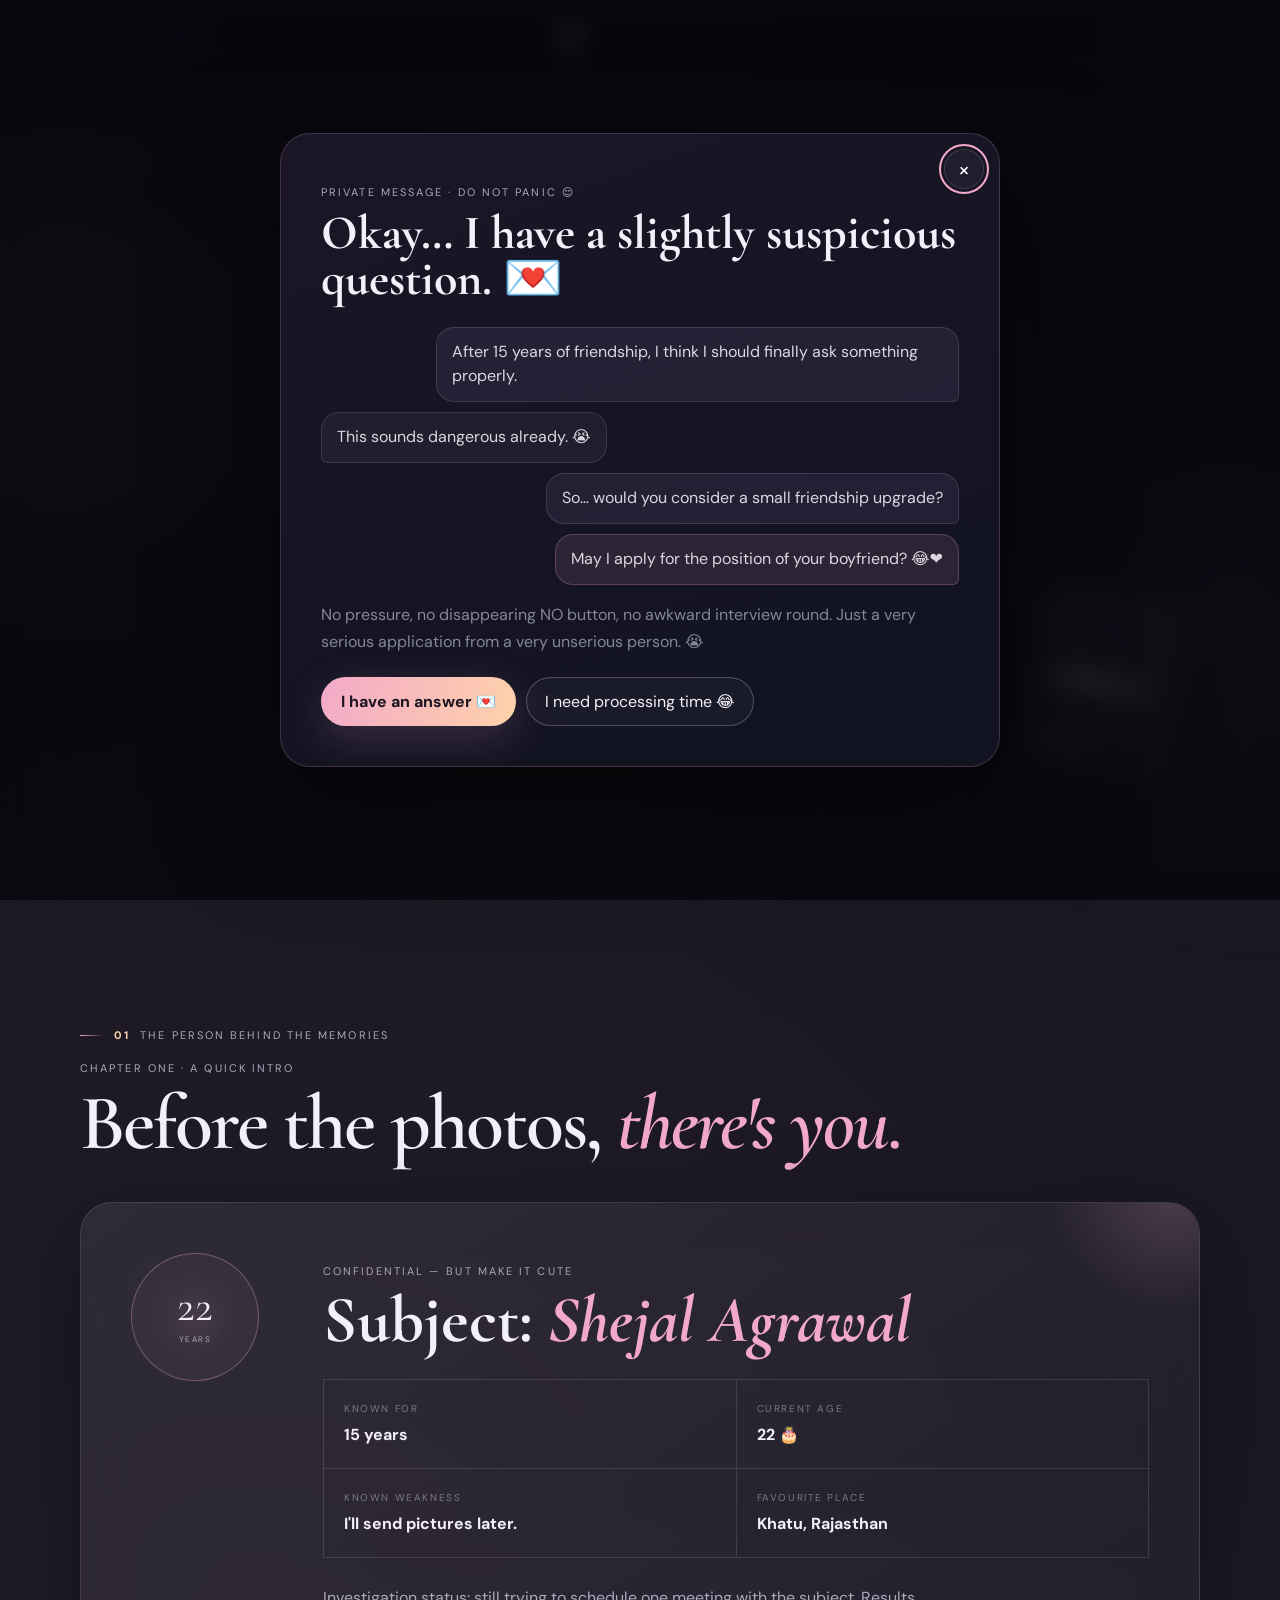
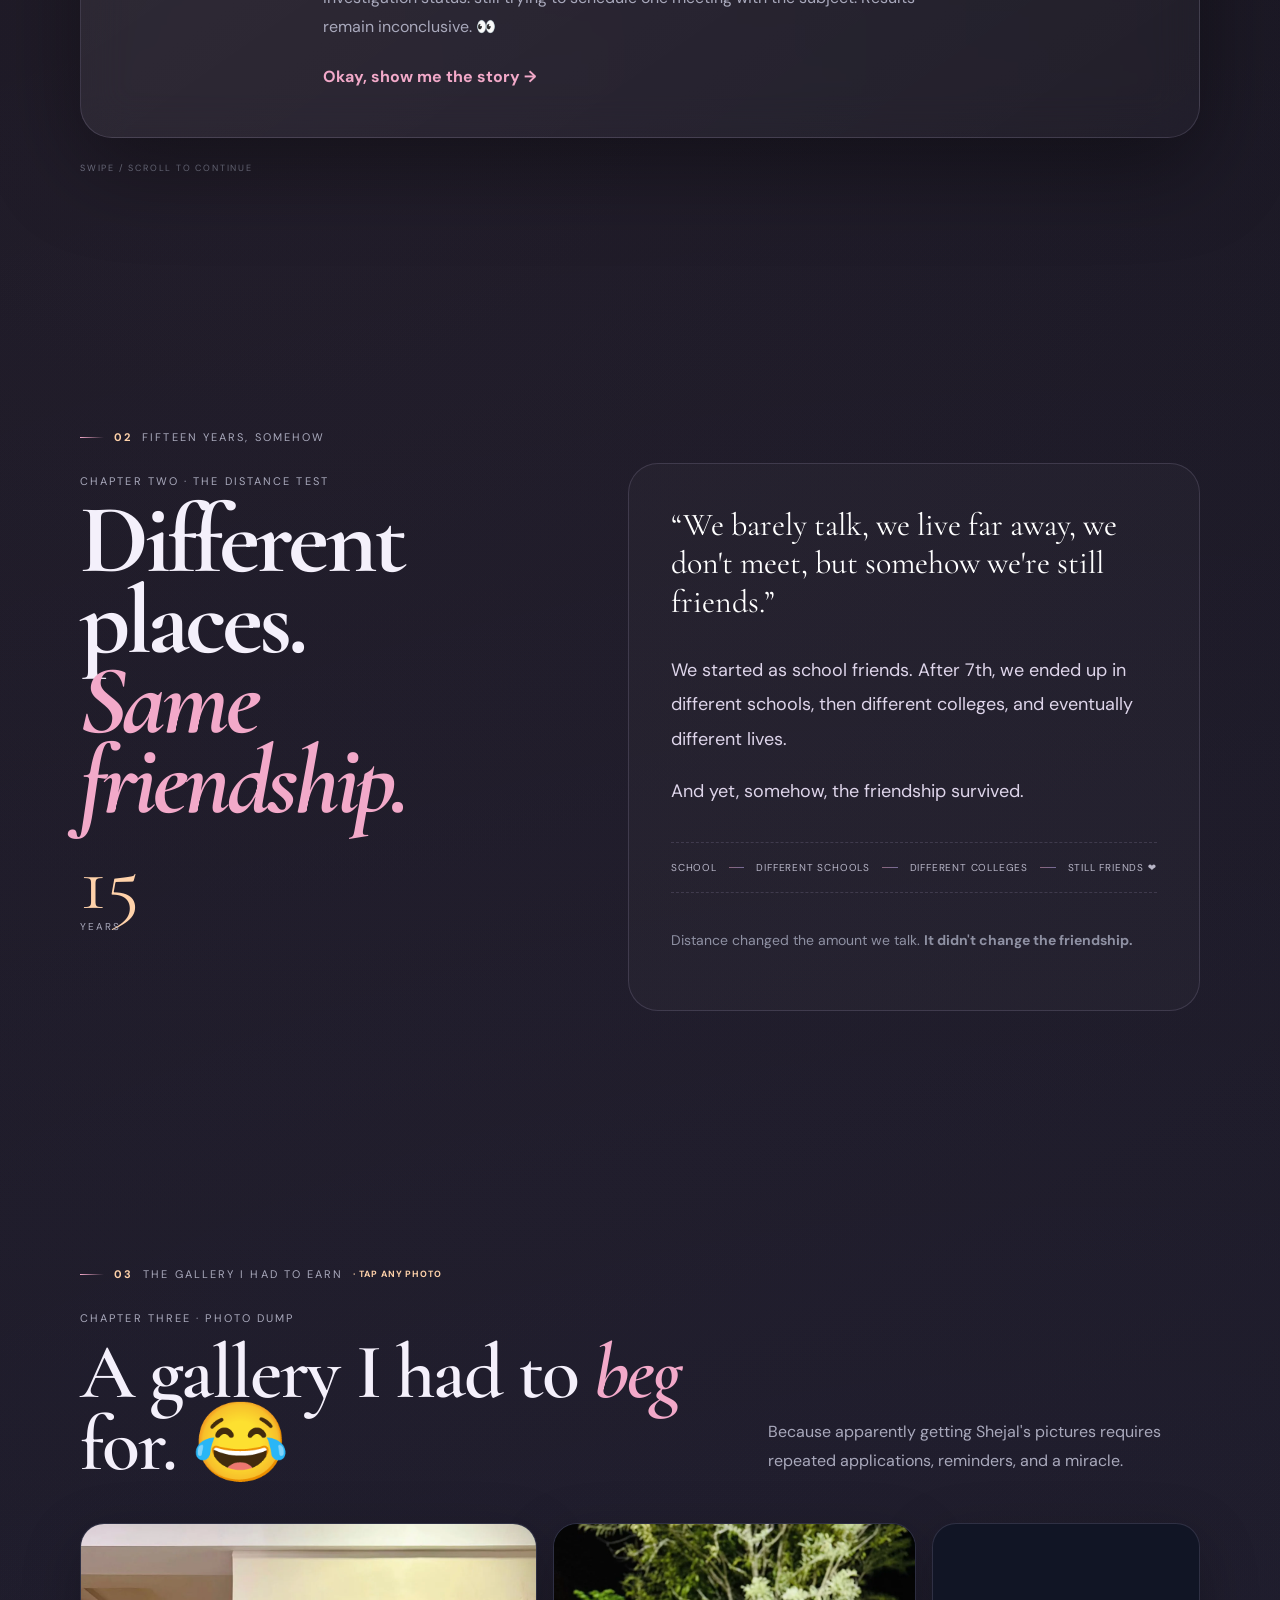
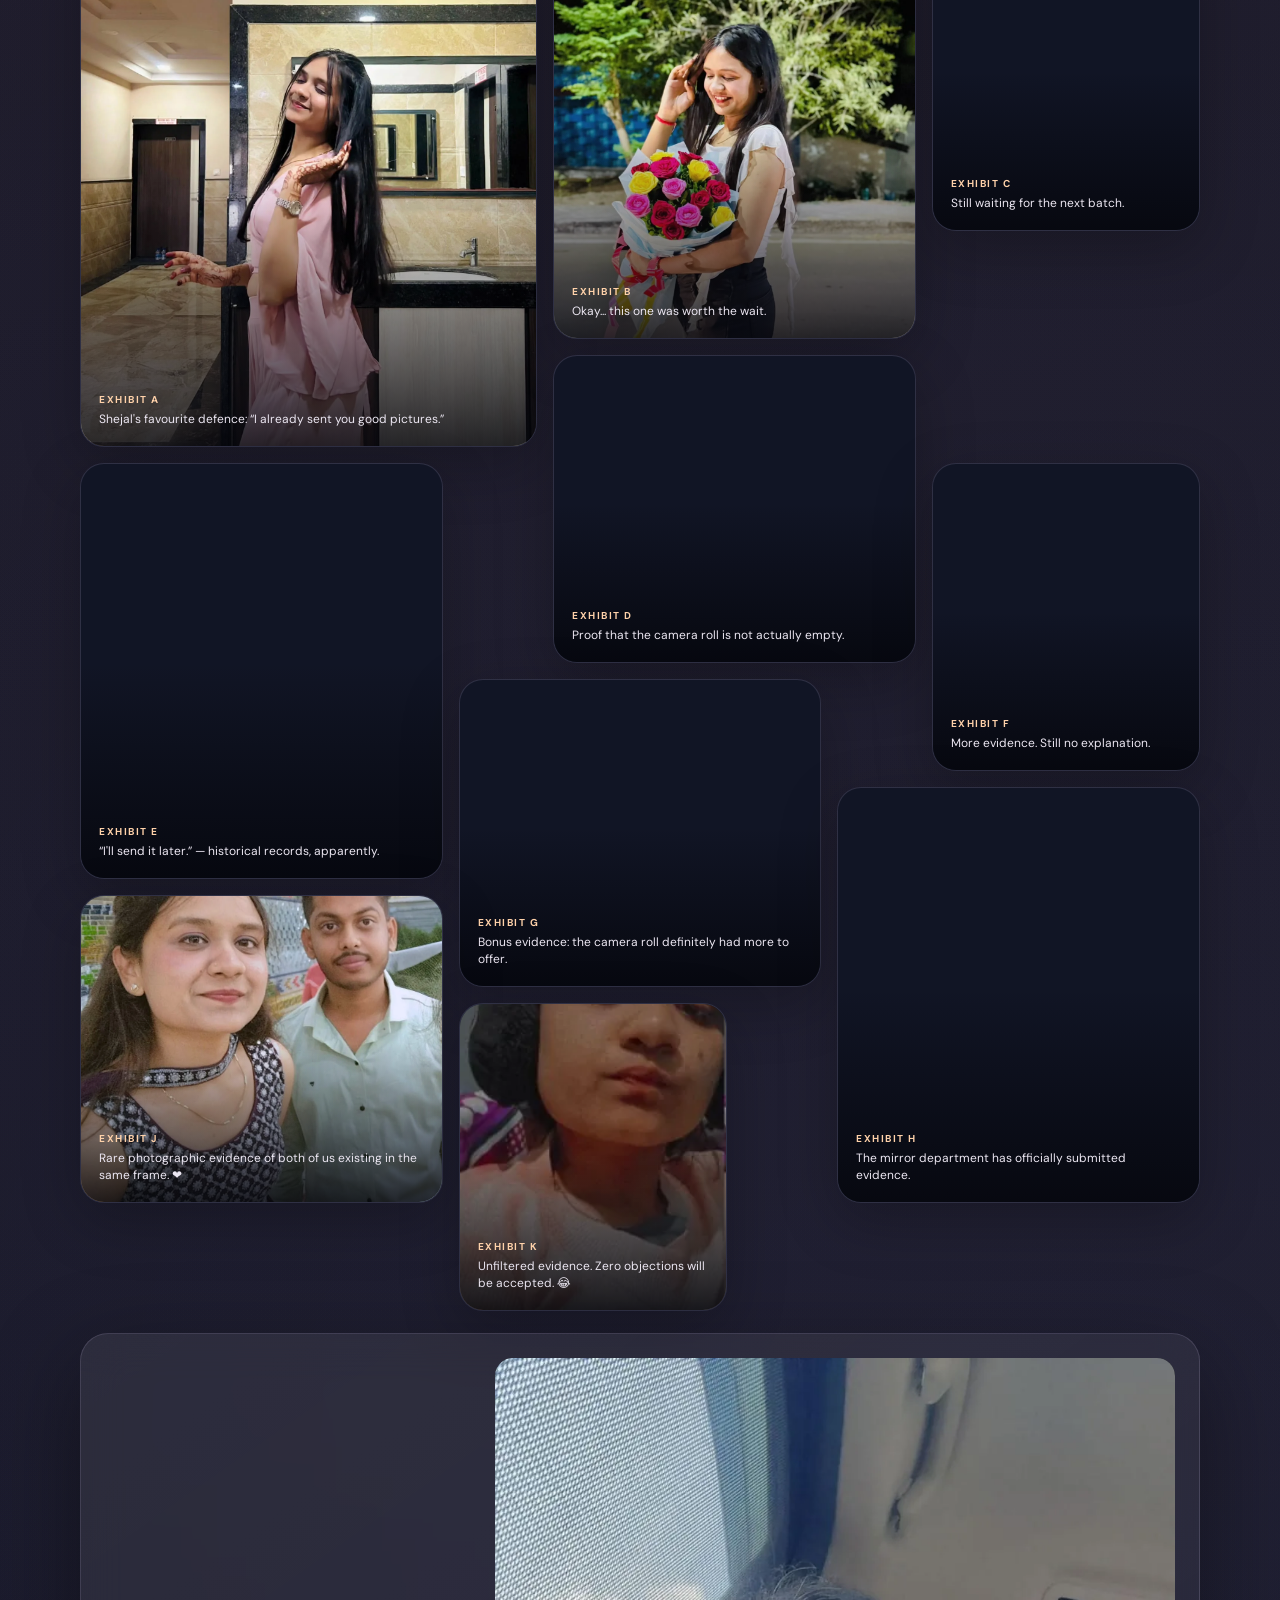
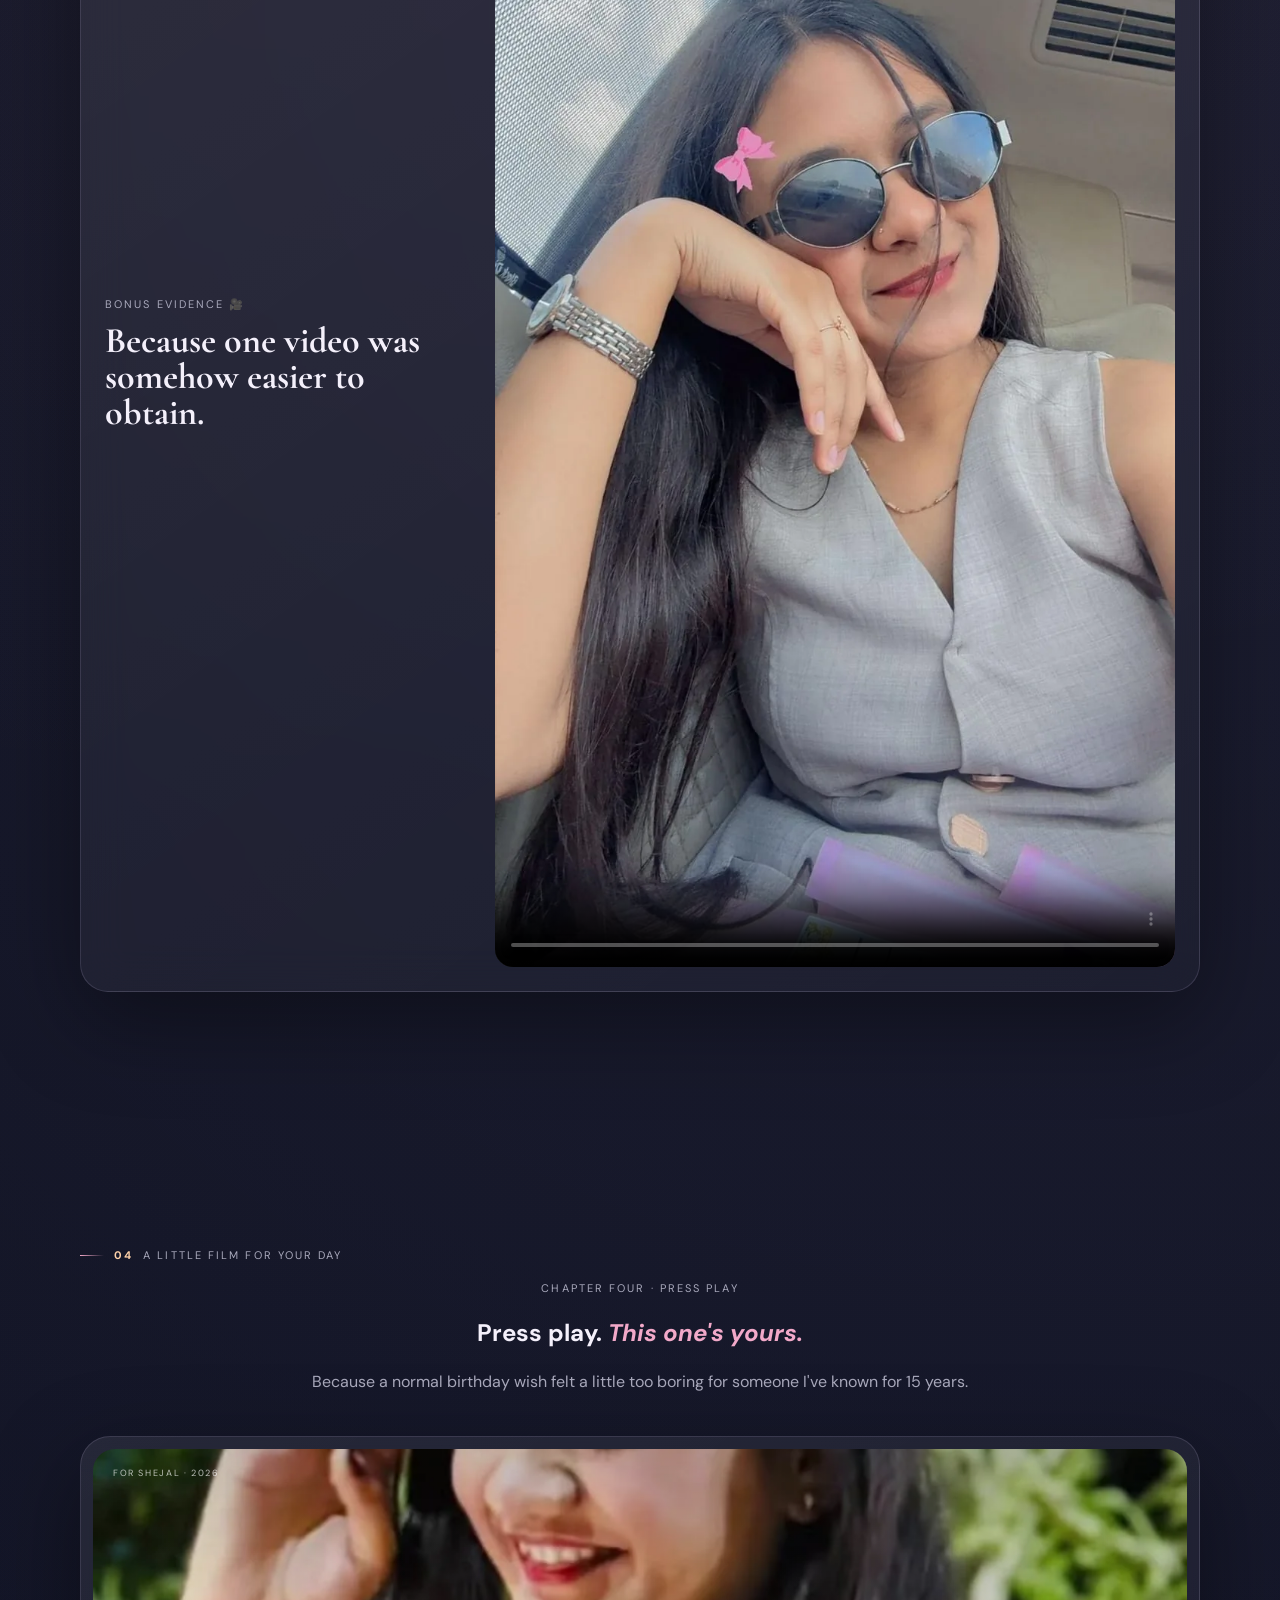
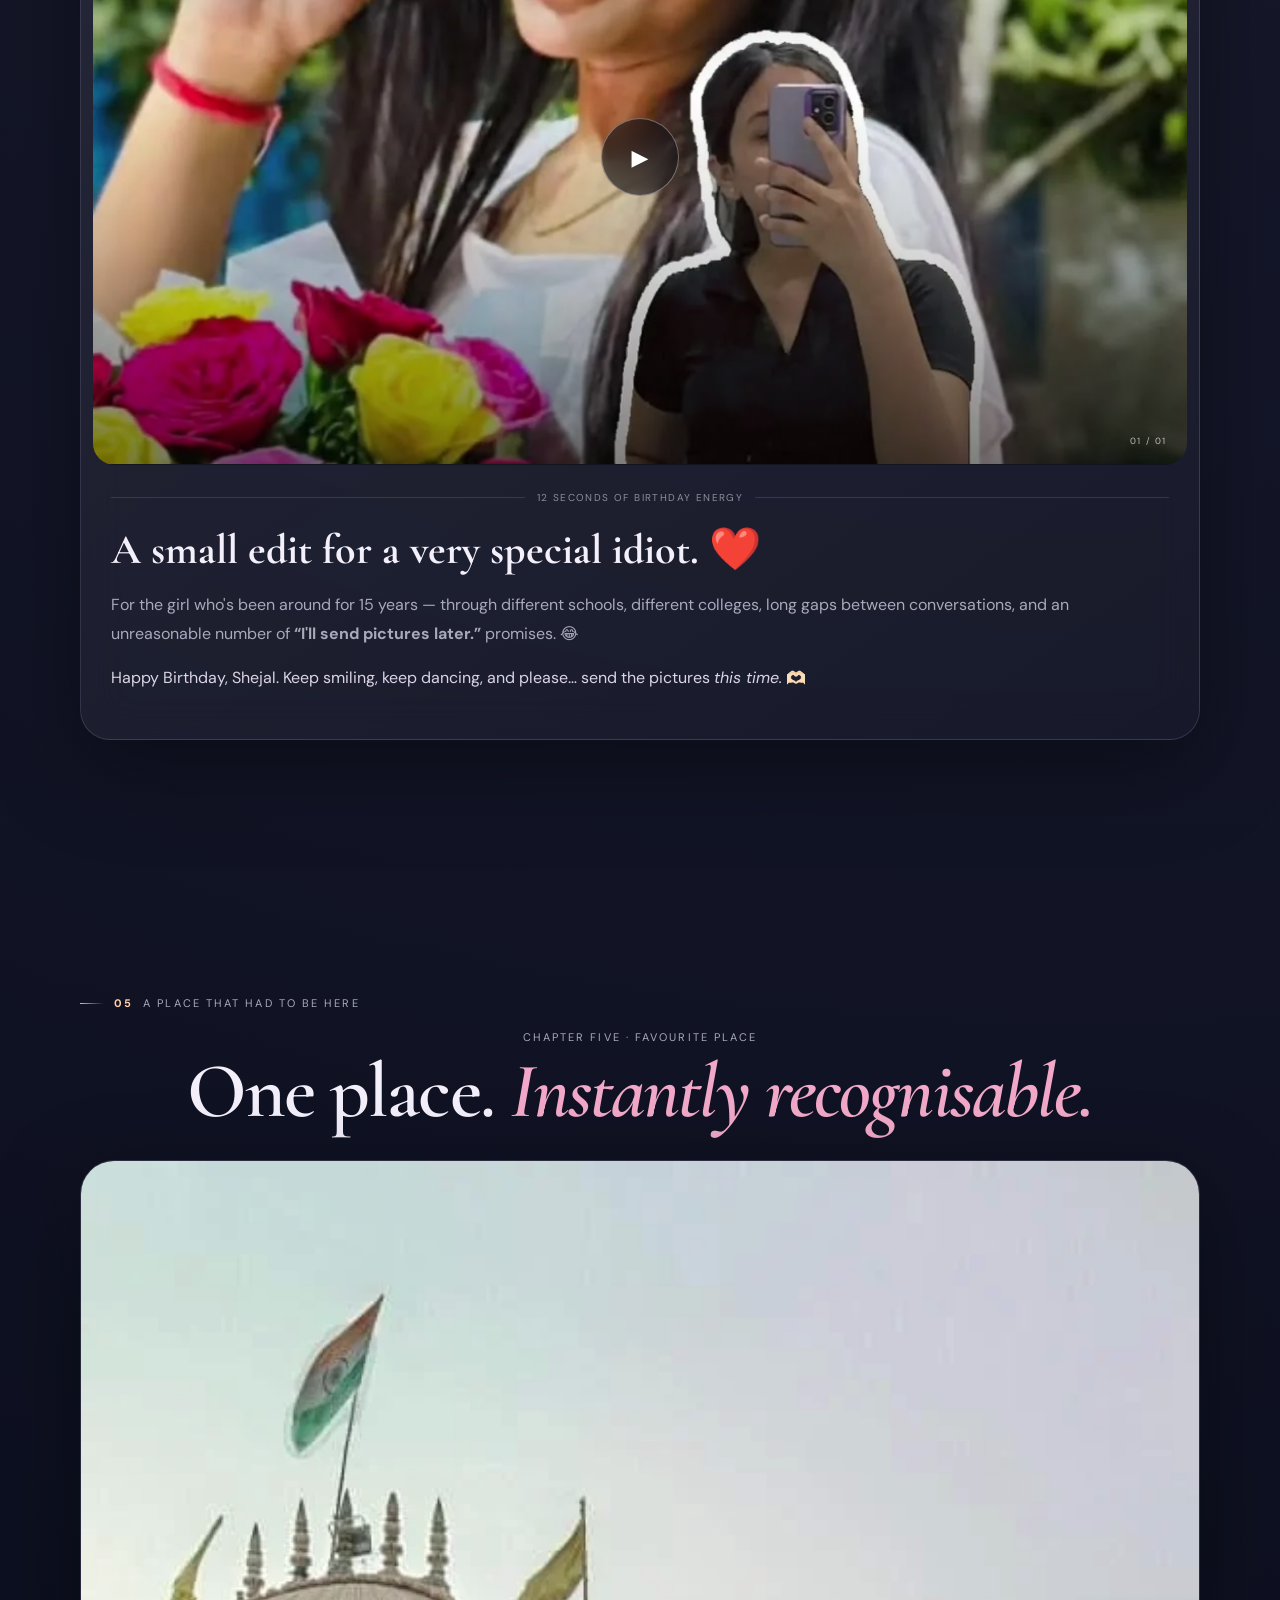
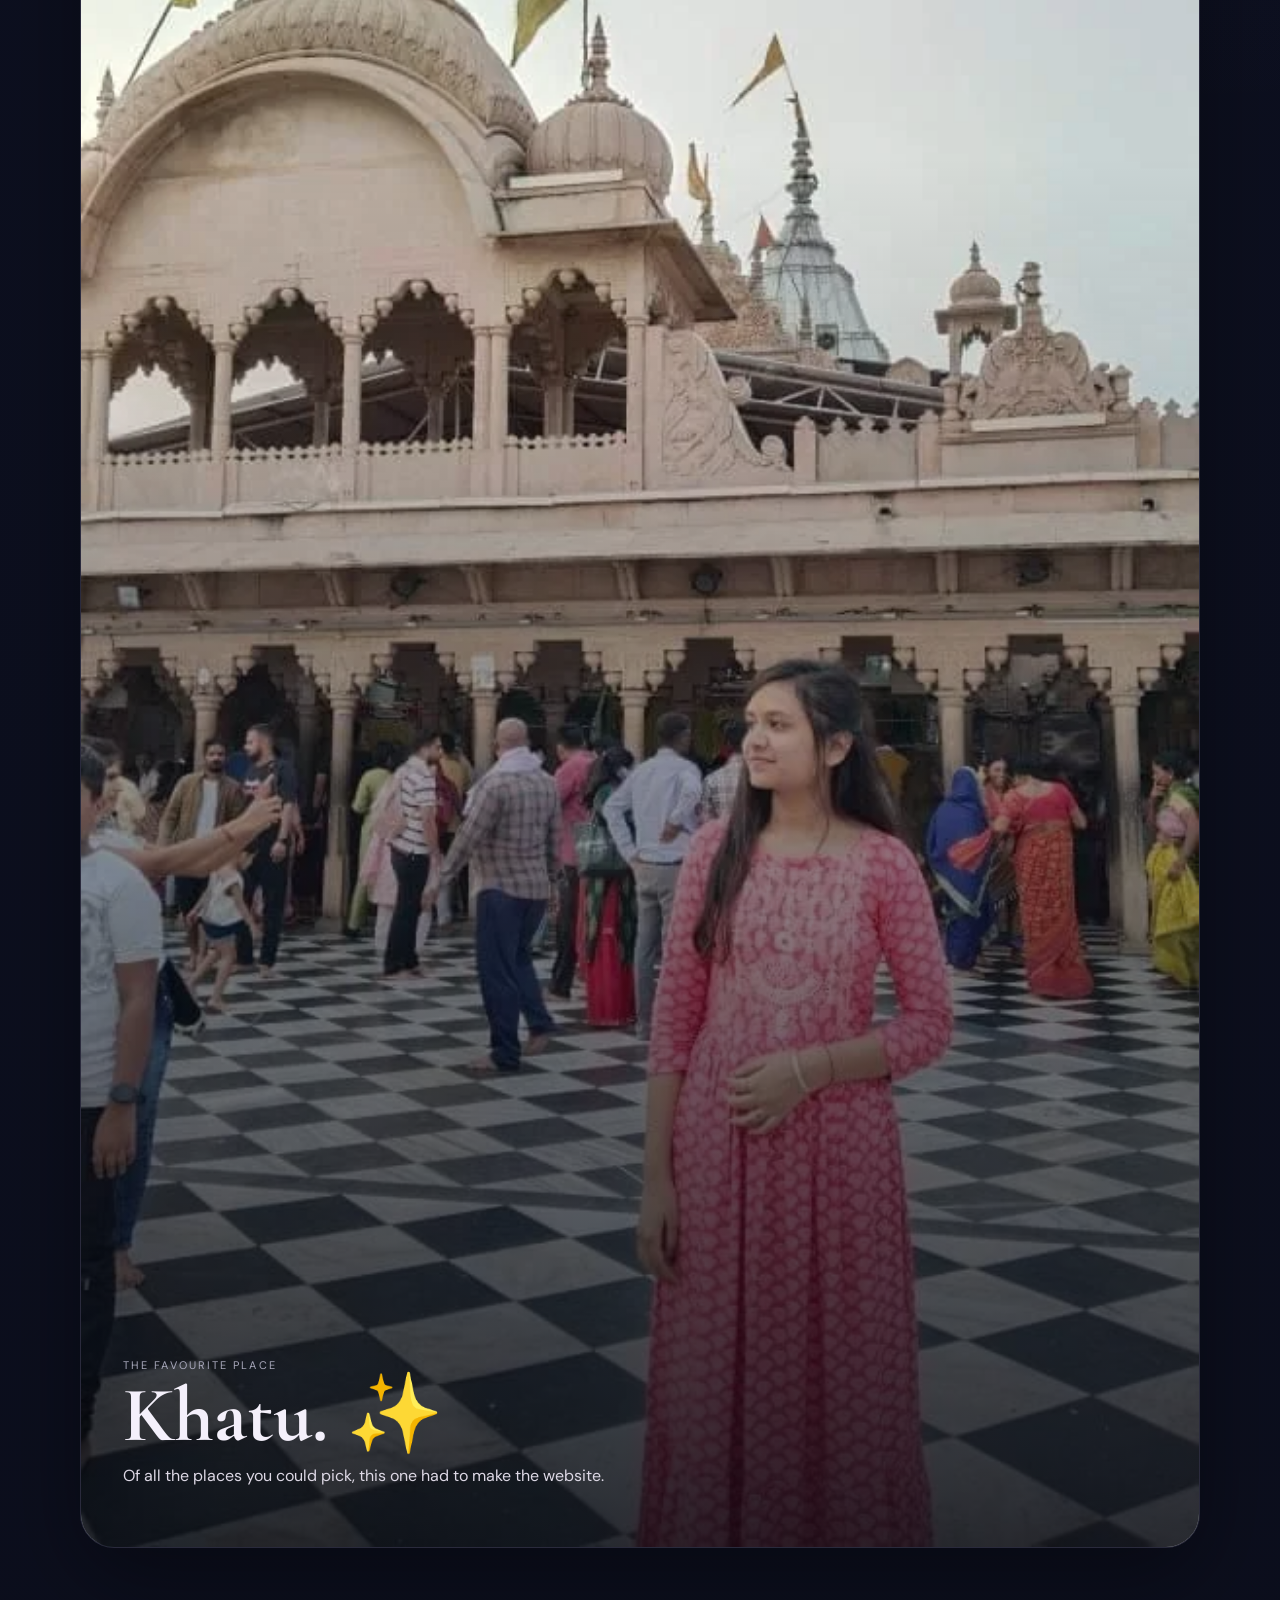
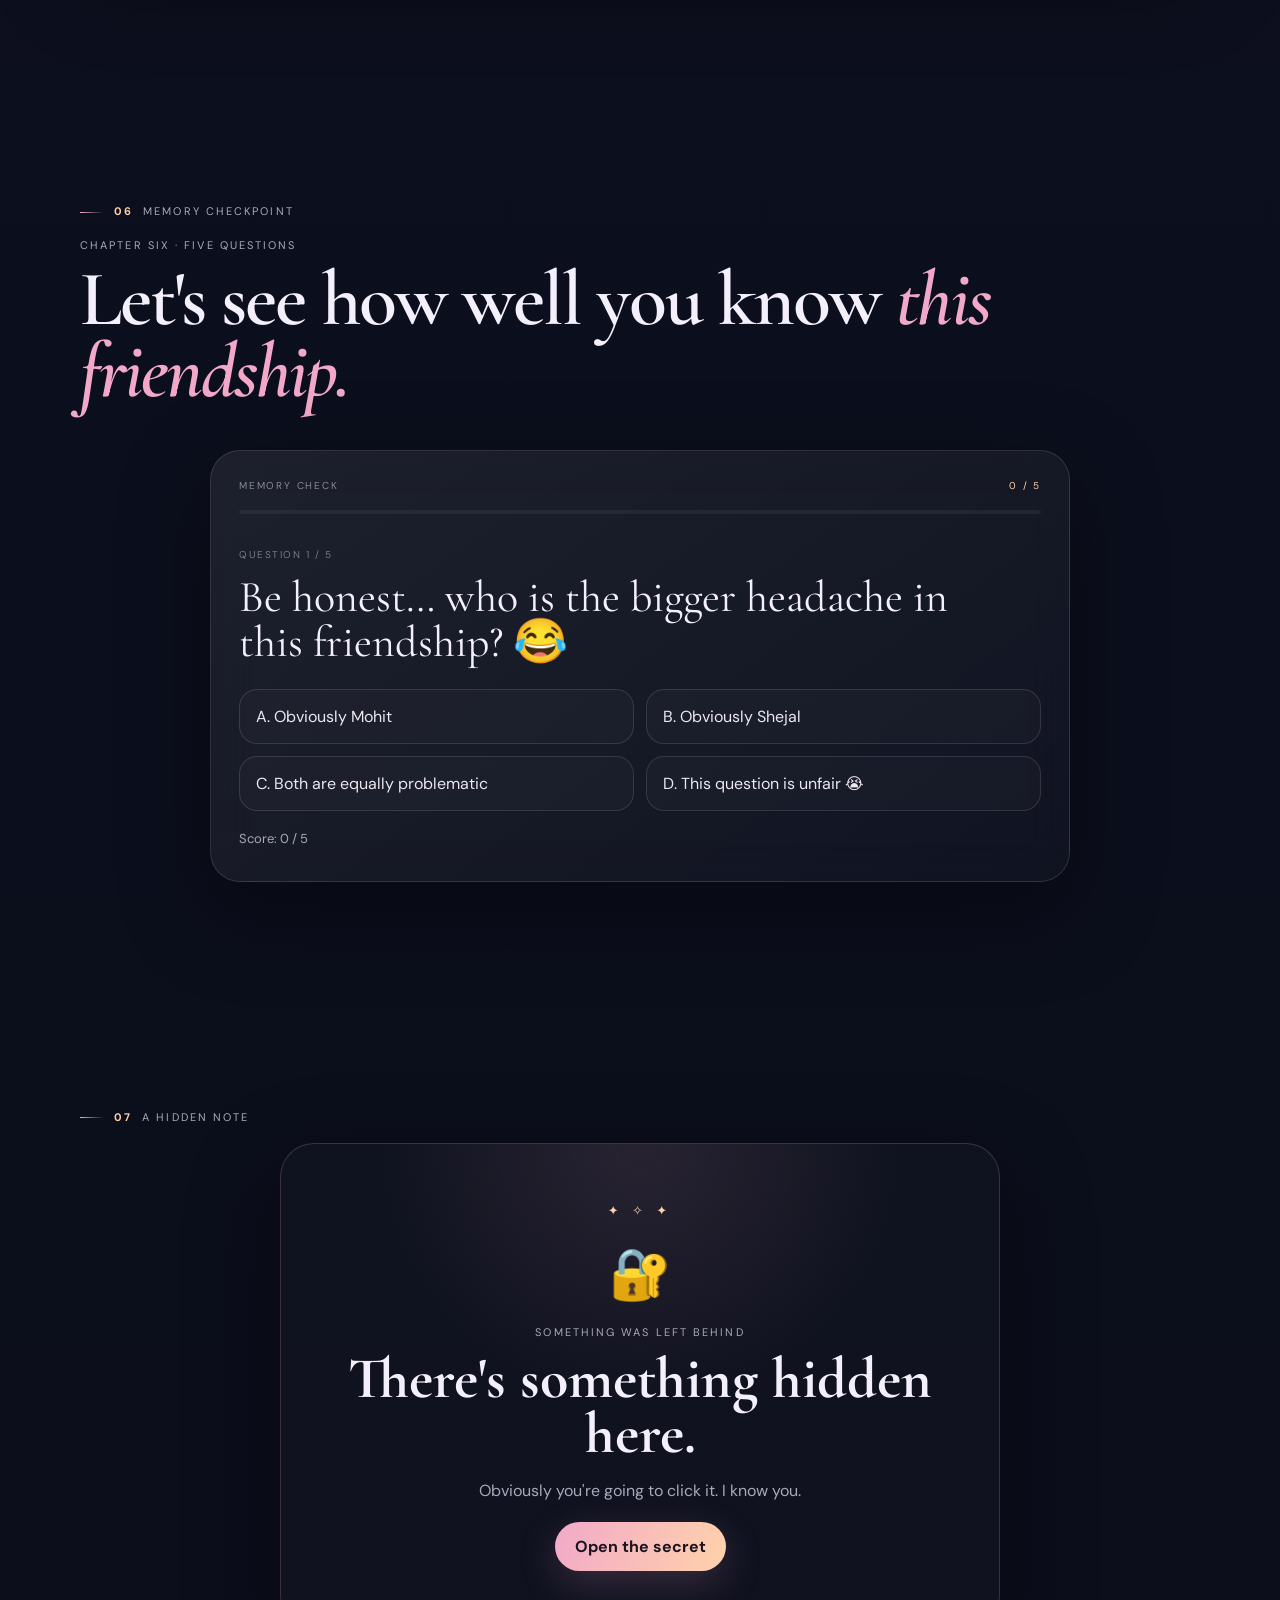
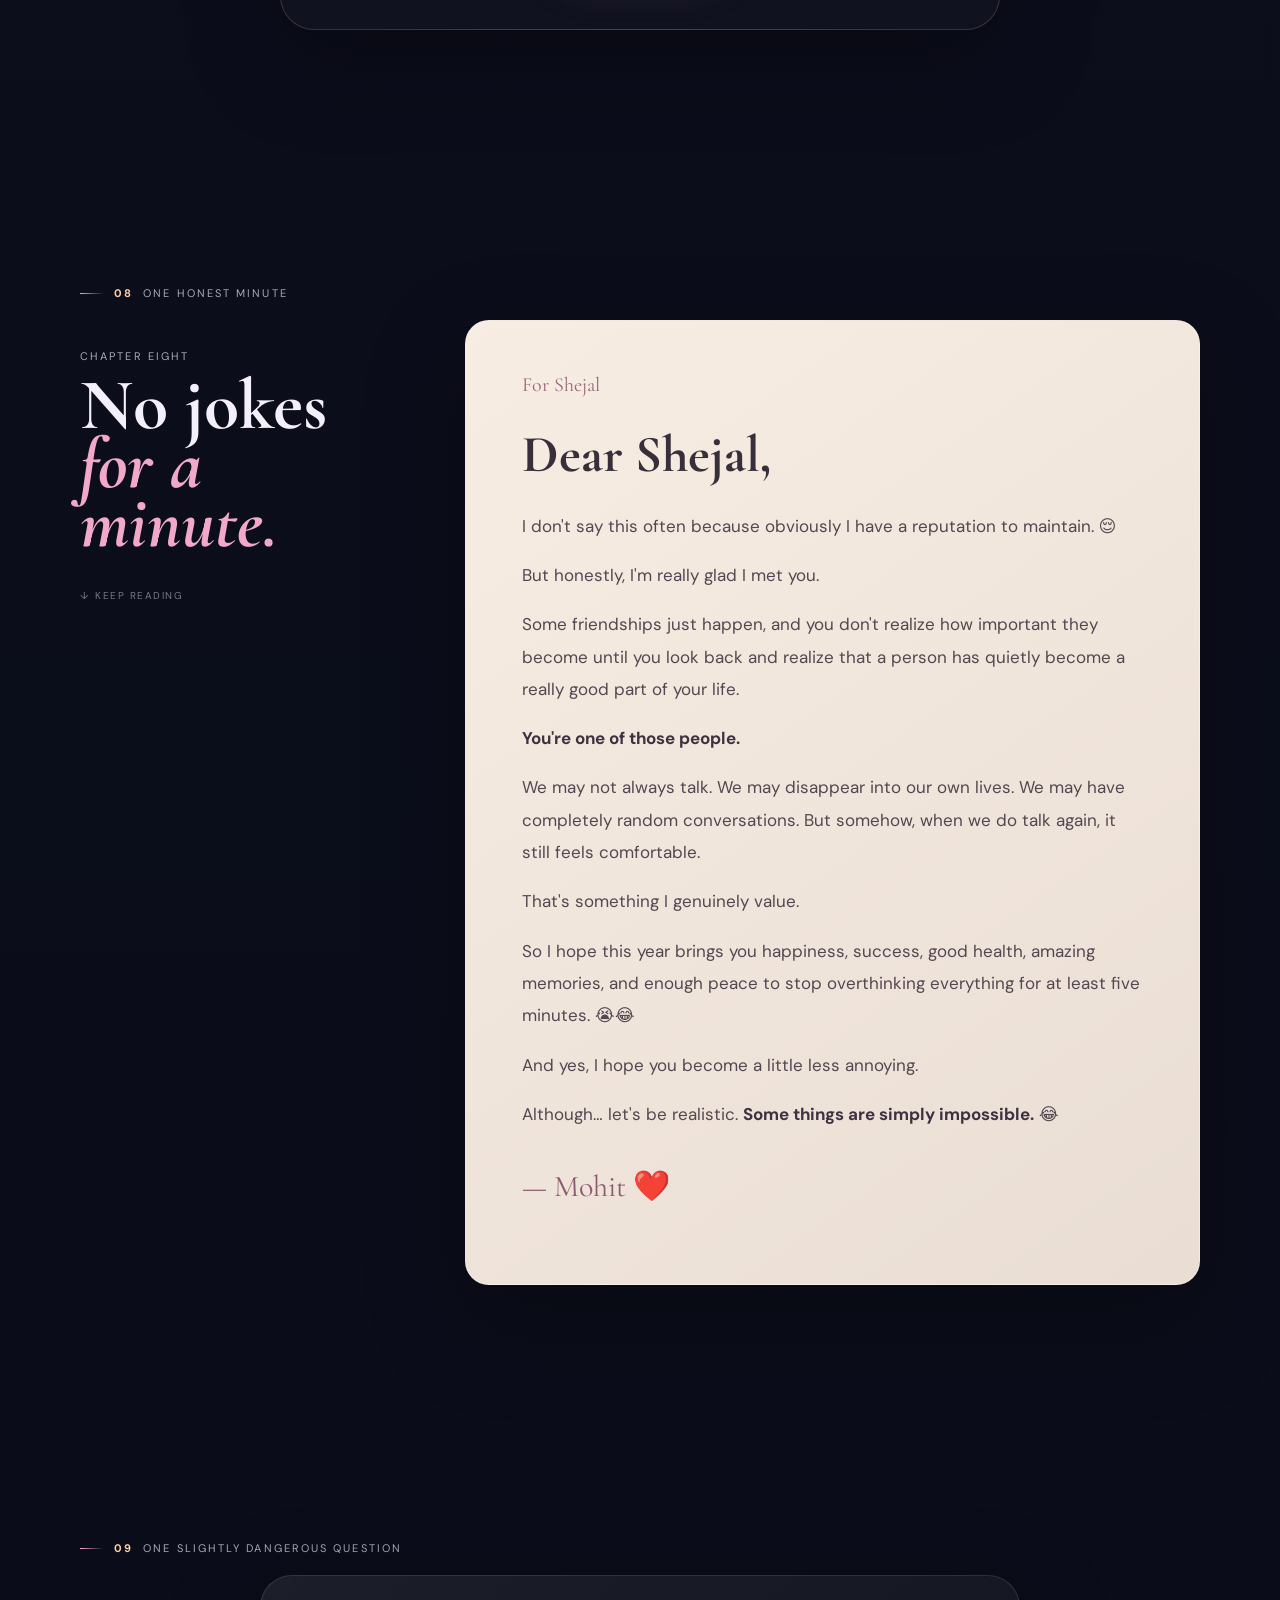
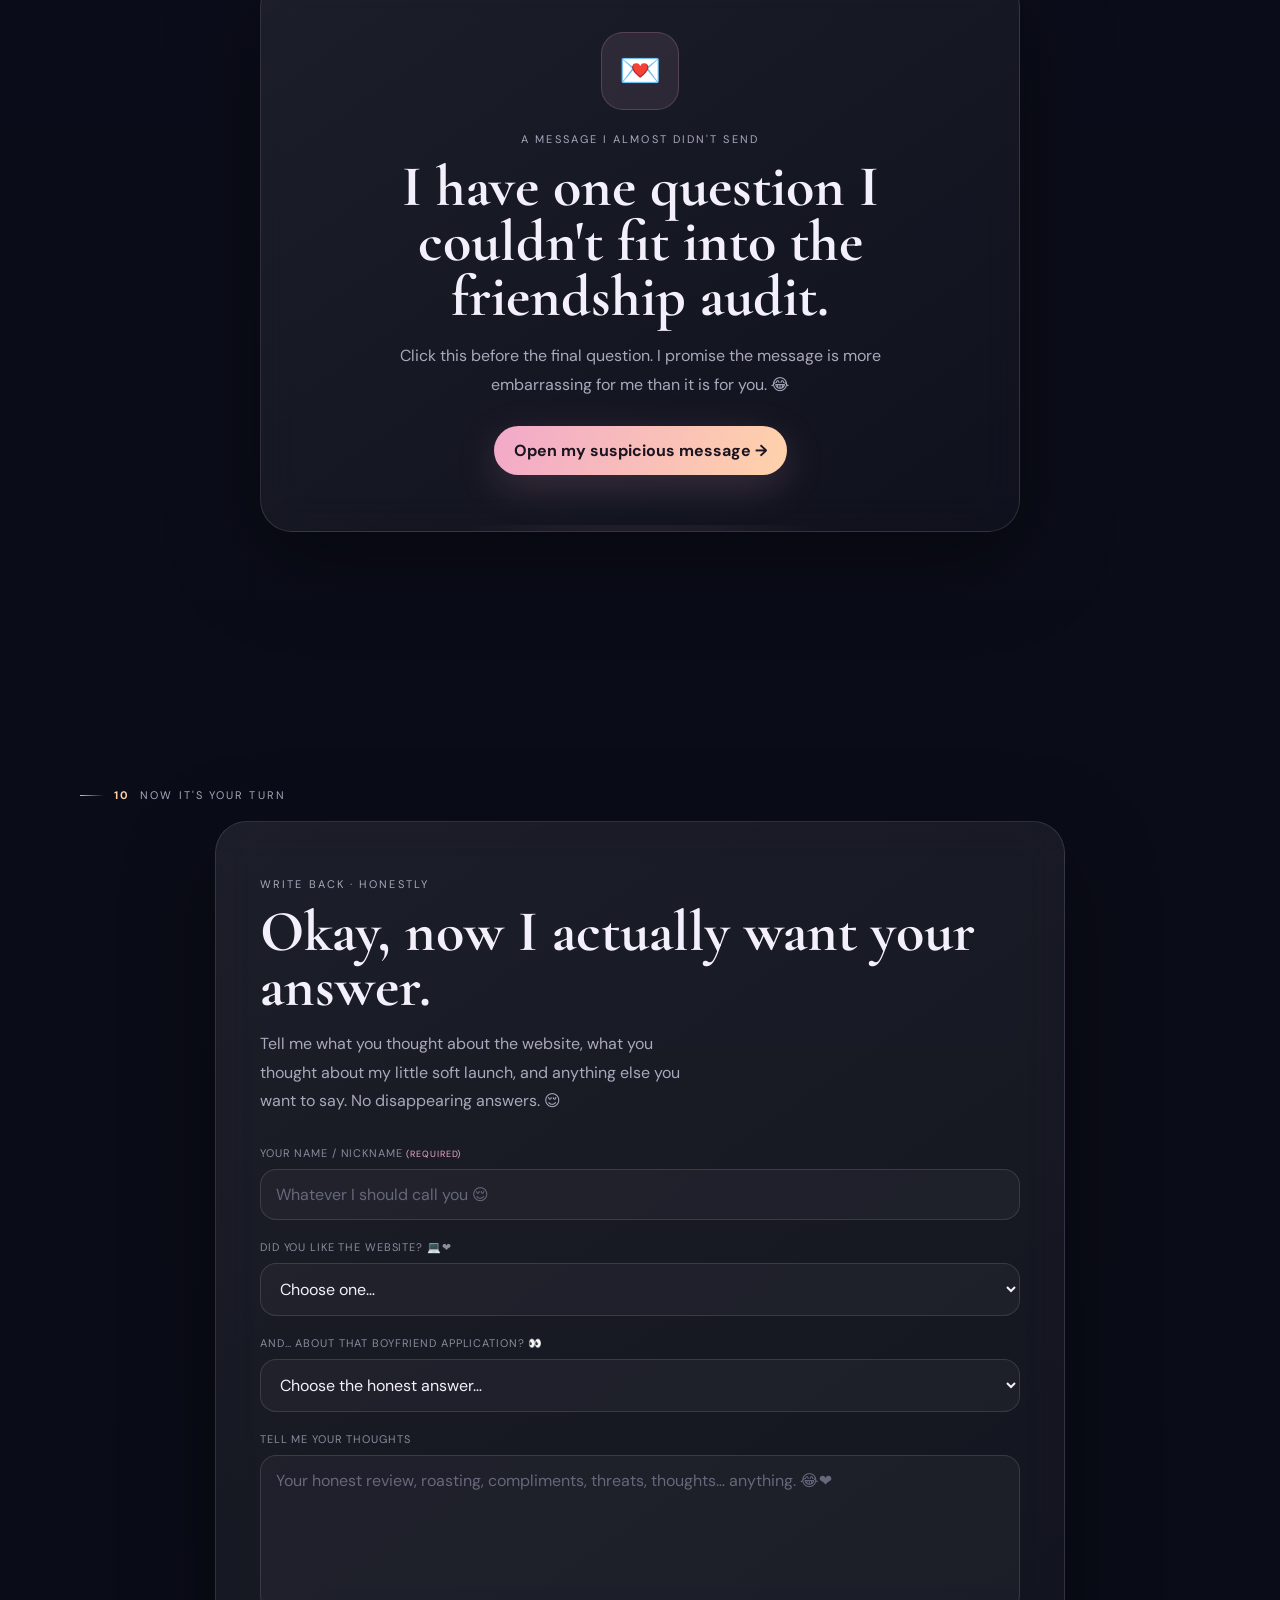
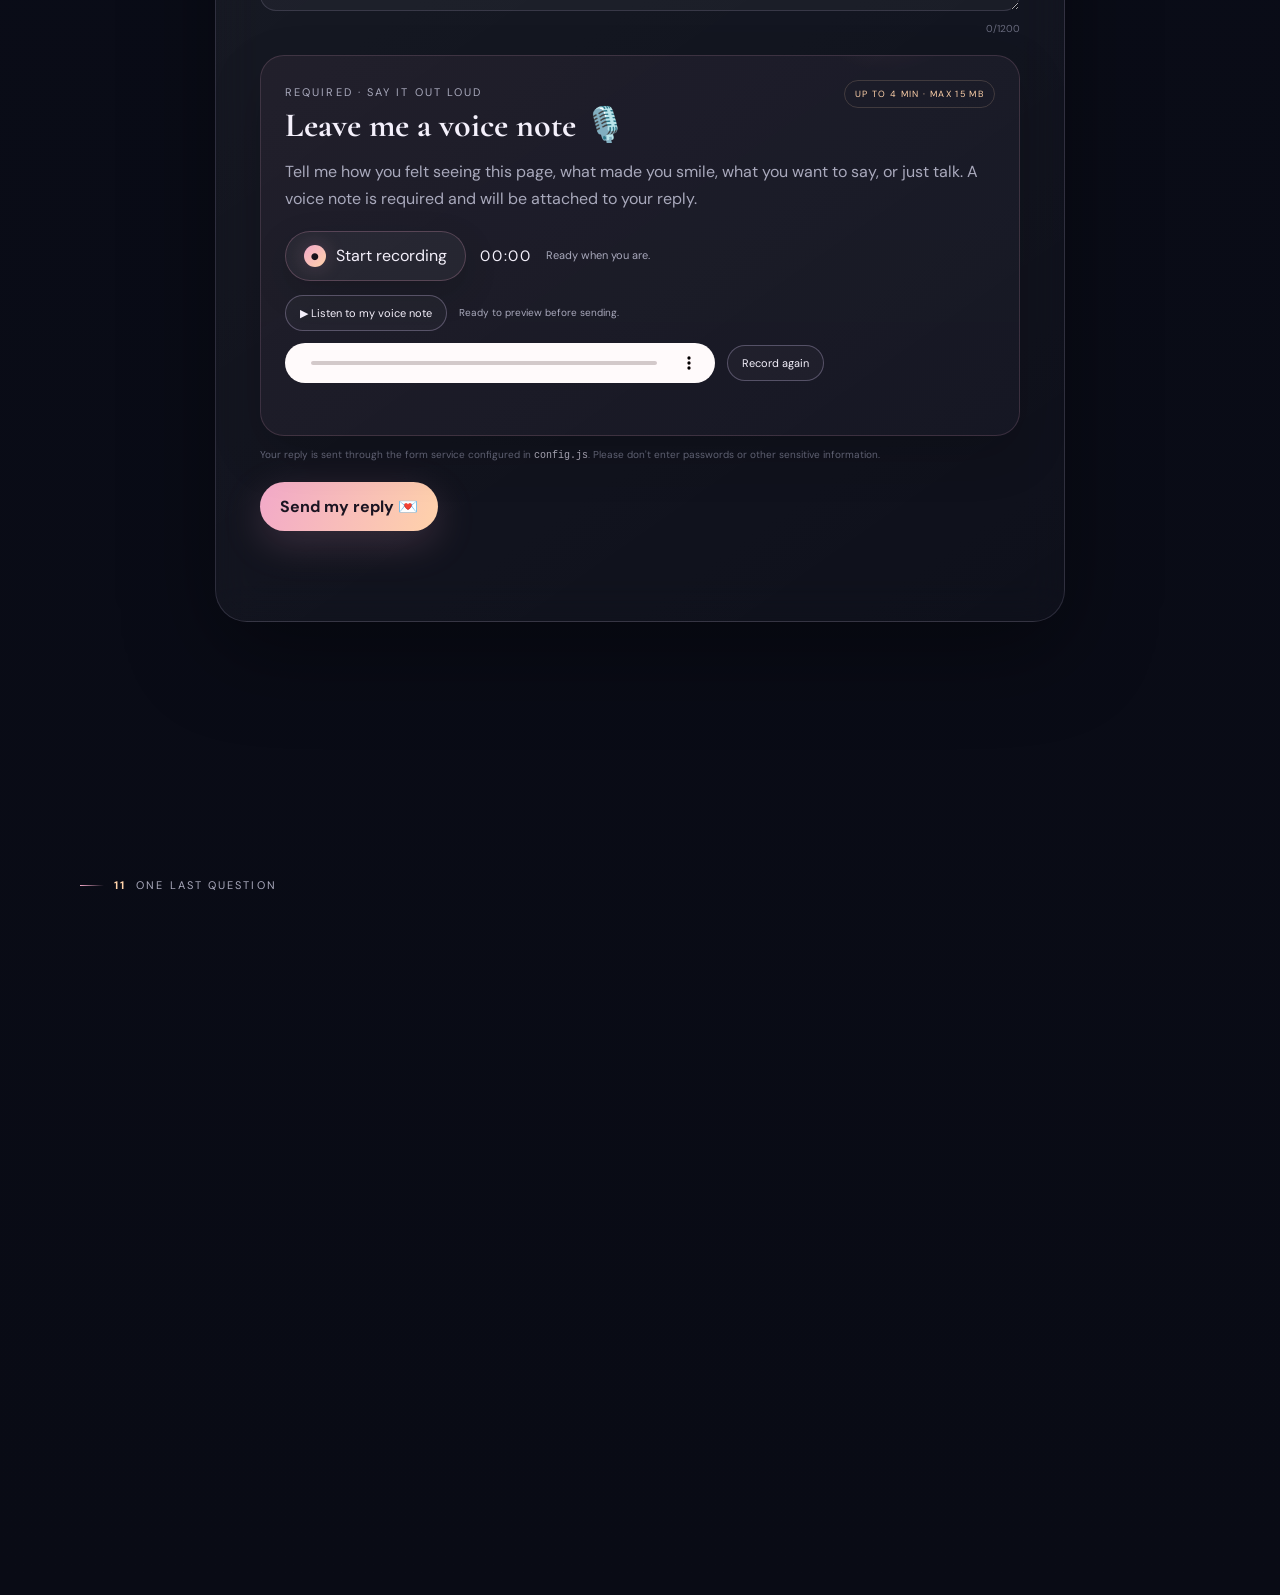
==== commit 58c05b5e: "0" ====
--- a/index.html
+++ b/index.html
@@ -283,7 +283,7 @@
                 <span class="tiny">REQUIRED · SAY IT OUT LOUD</span>
                 <h3>Leave me a voice note 🎙️</h3>
               </div>
-              <span class="voice-note-limit">UP TO 8 MIN · MAX 9 MB</span>
+              <span class="voice-note-limit">UP TO 4 MIN · MAX 15 MB</span>
             </div>
             <p class="voice-note-copy">Tell me how you felt seeing this page, what made you smile, what you want to say, or just talk. A voice note is required and will be attached to your reply.</p>
             <div class="voice-recorder" aria-label="Voice note recorder" aria-describedby="voiceNoteStatus">
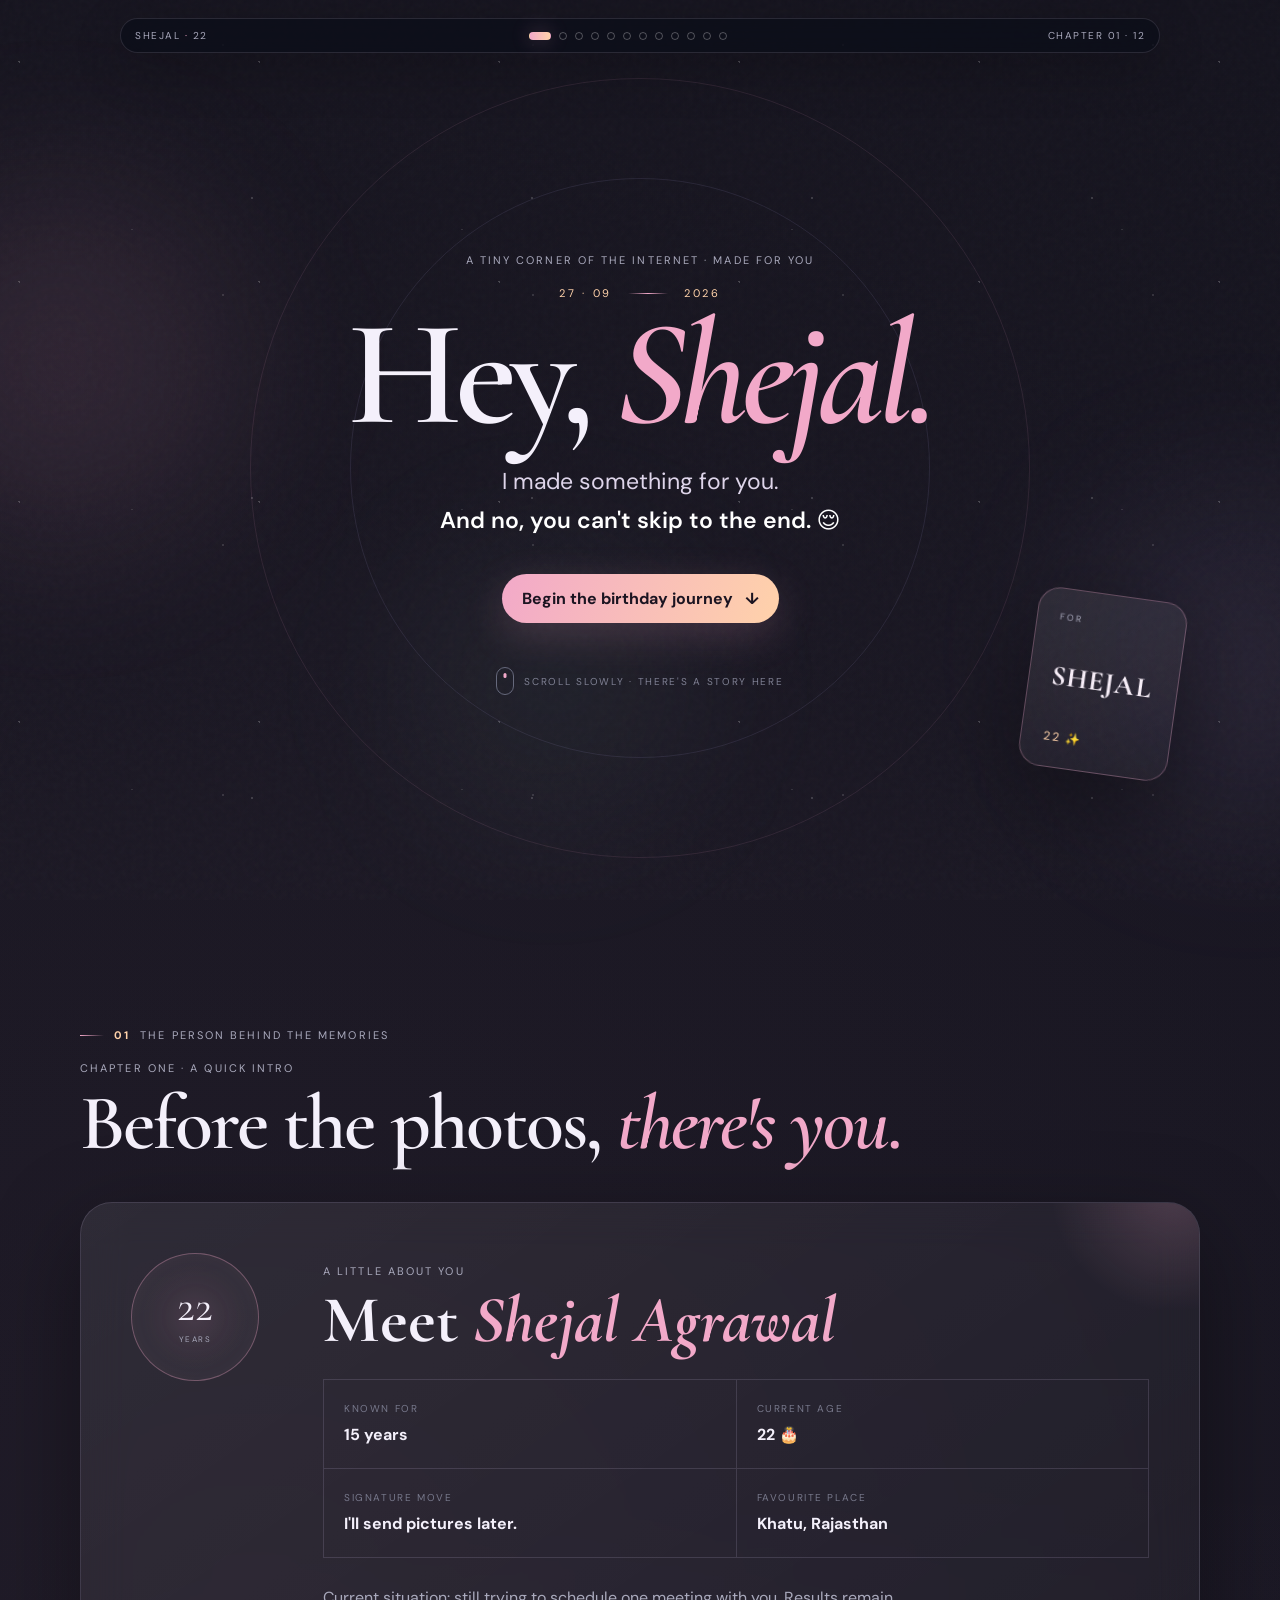
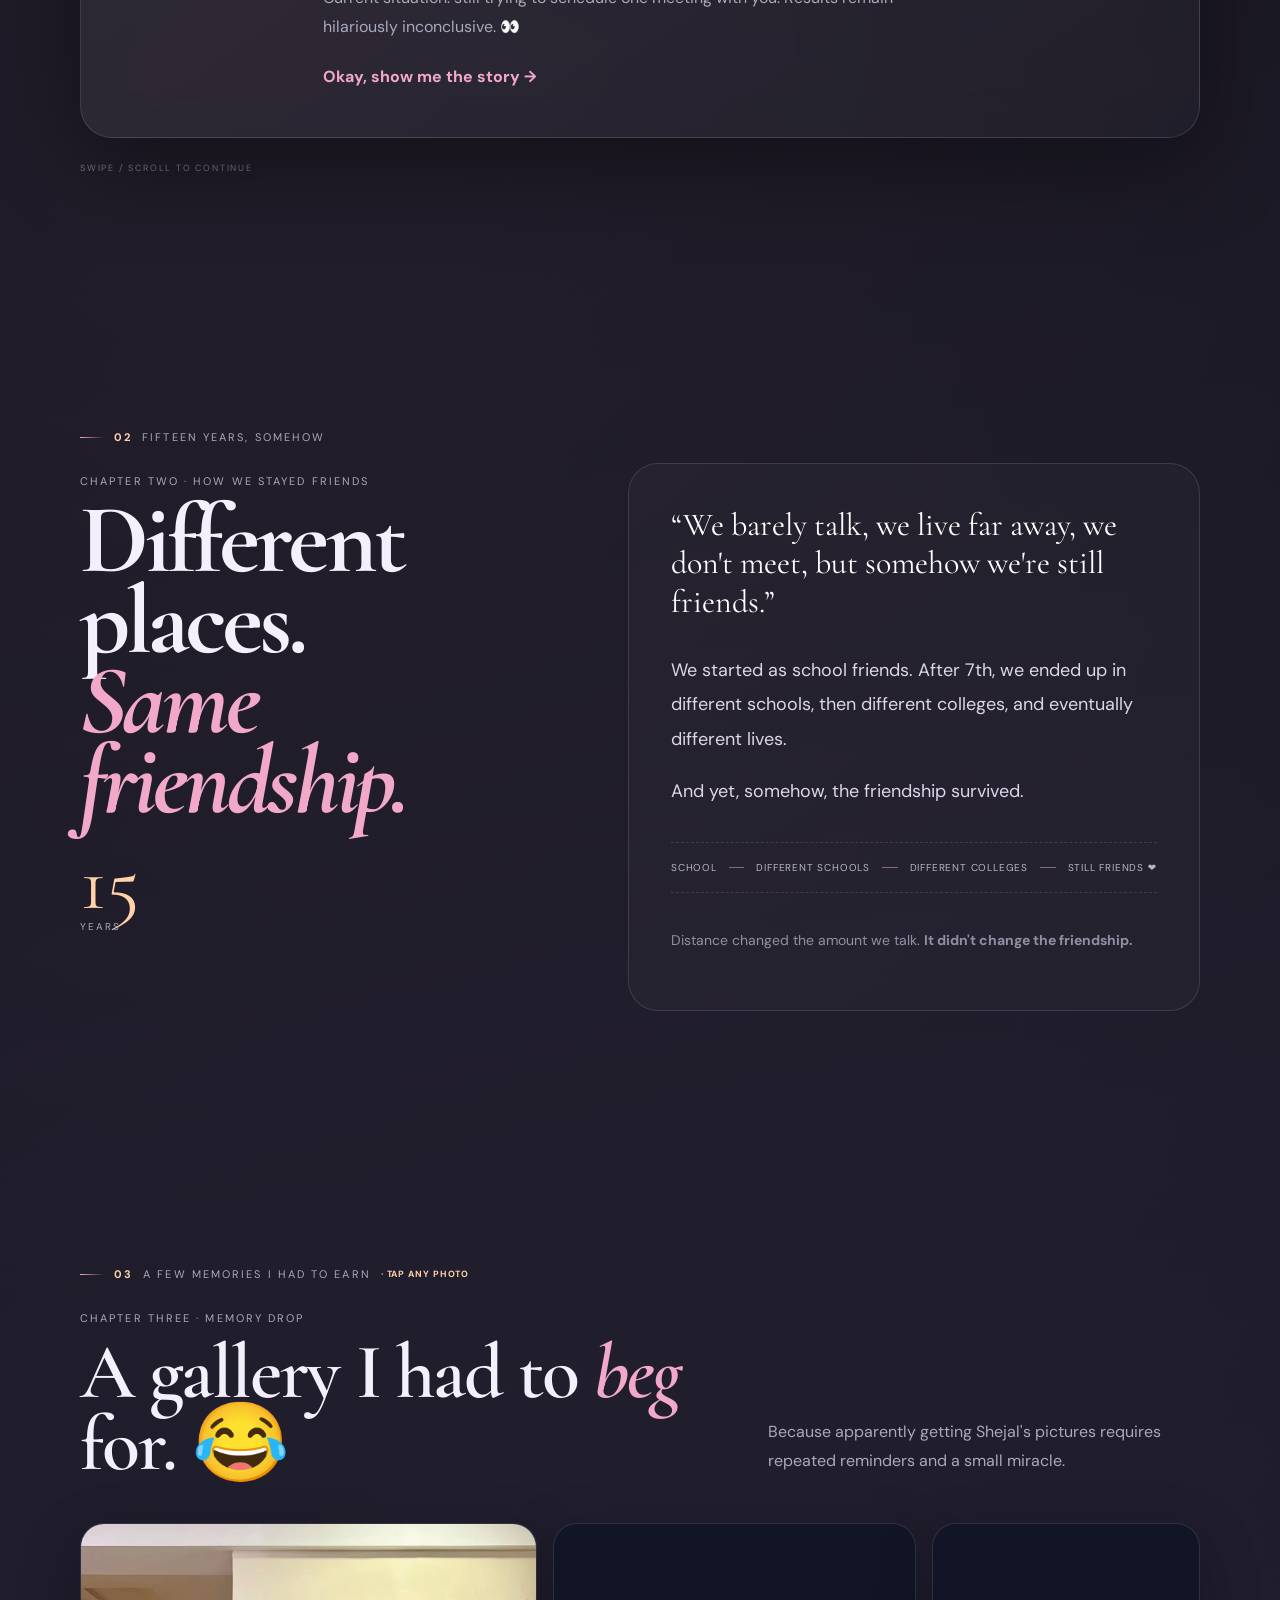
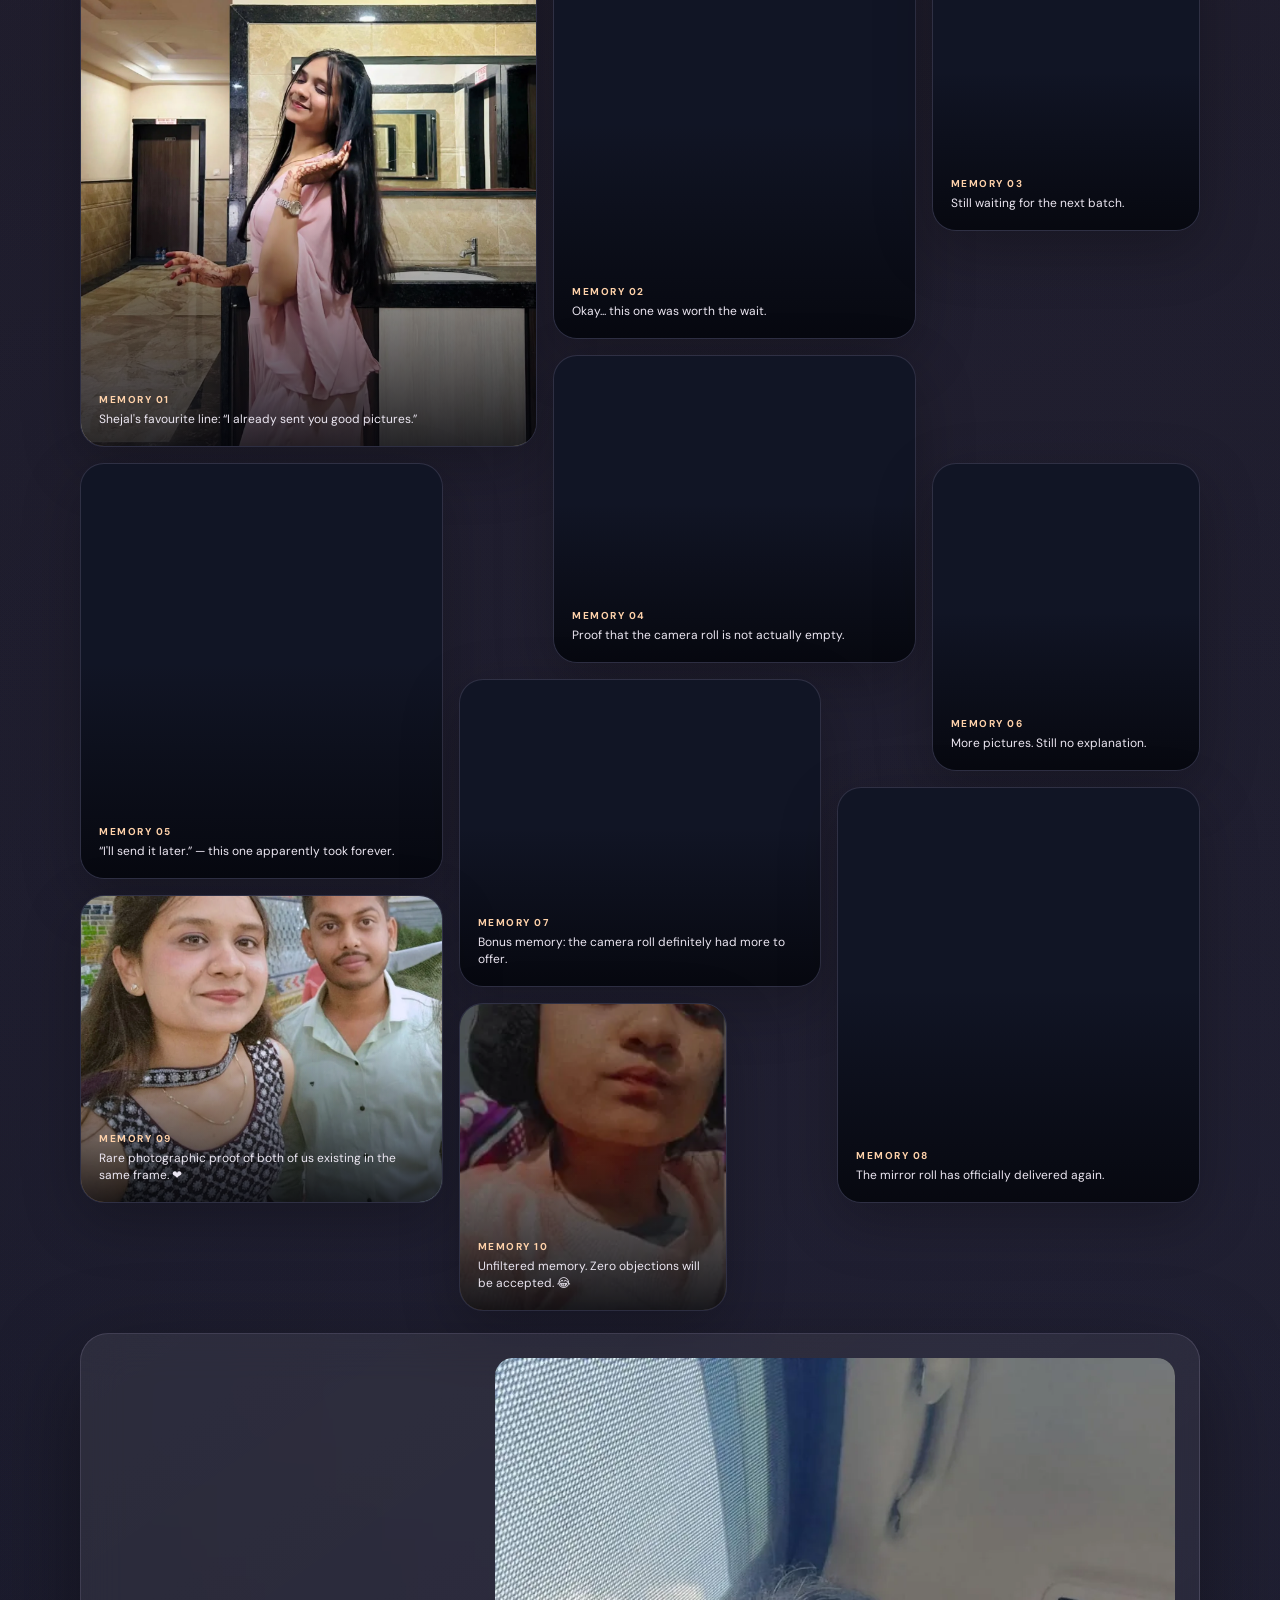
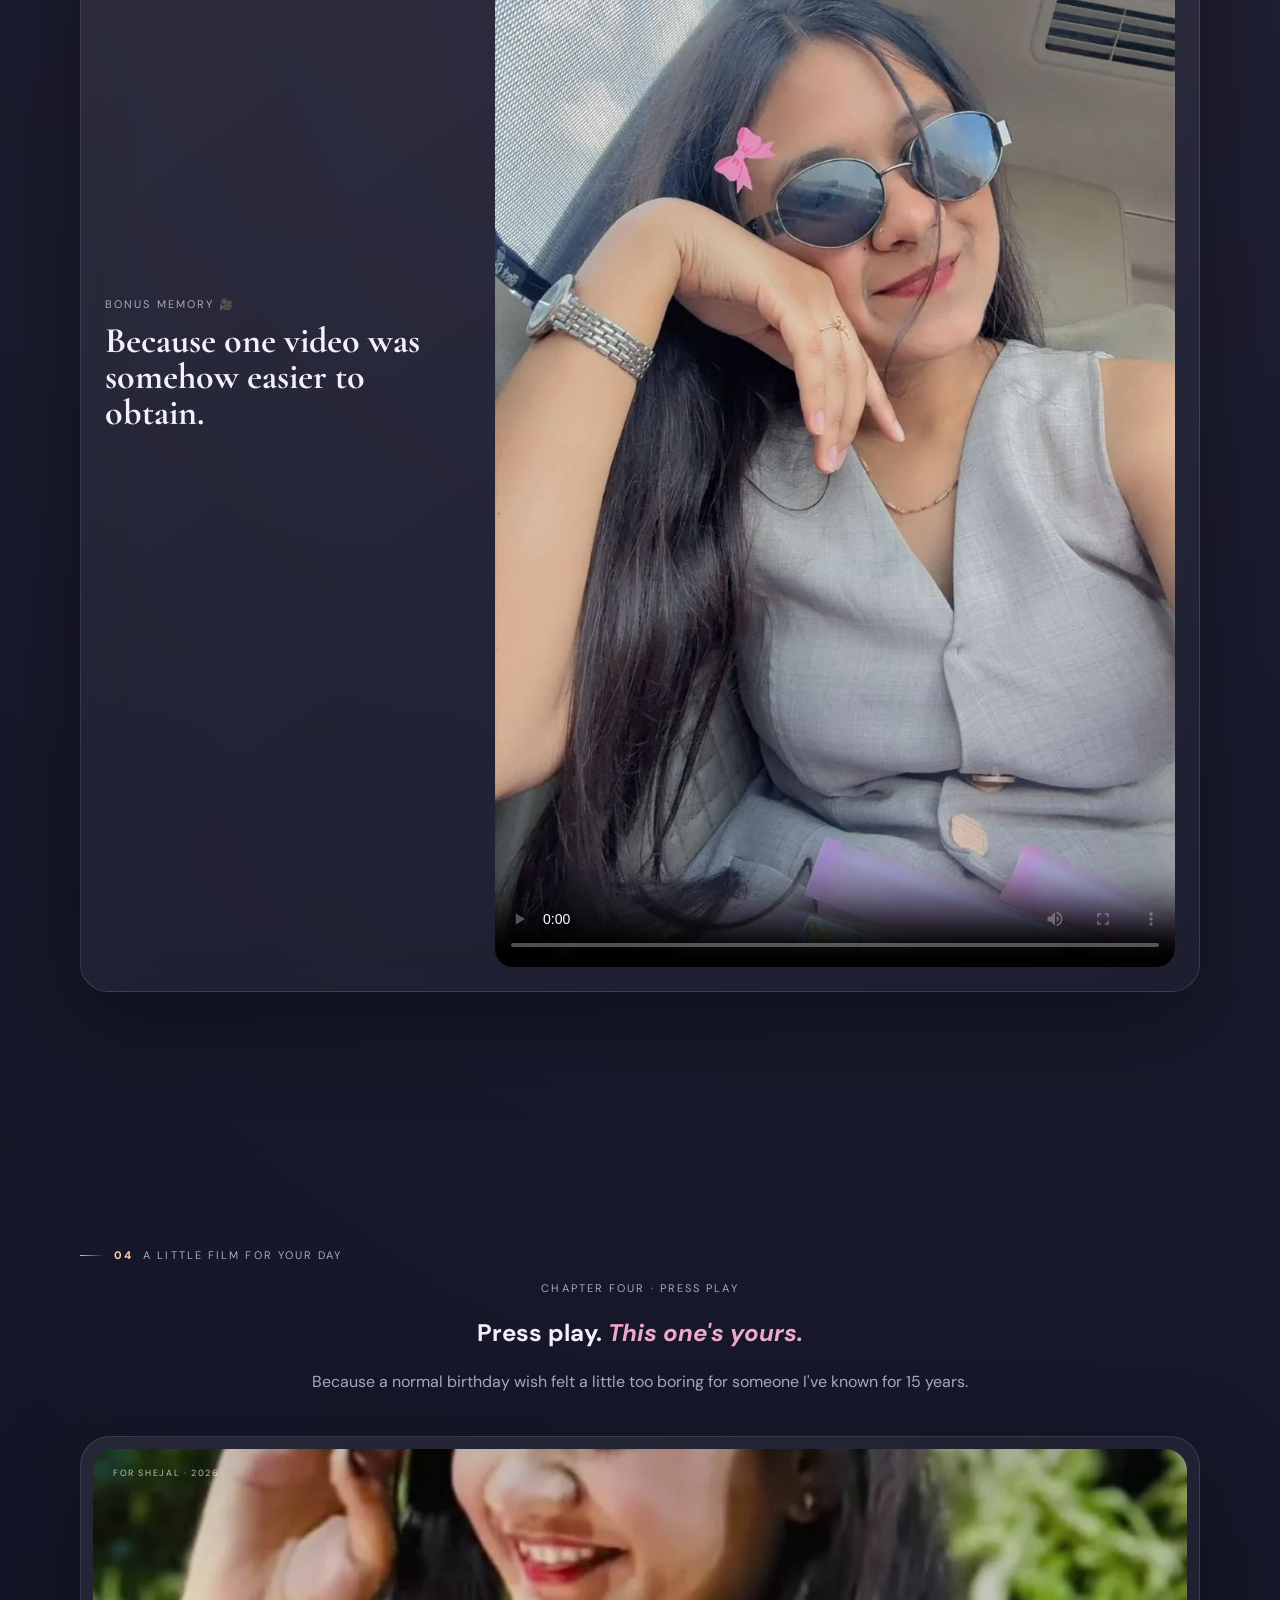
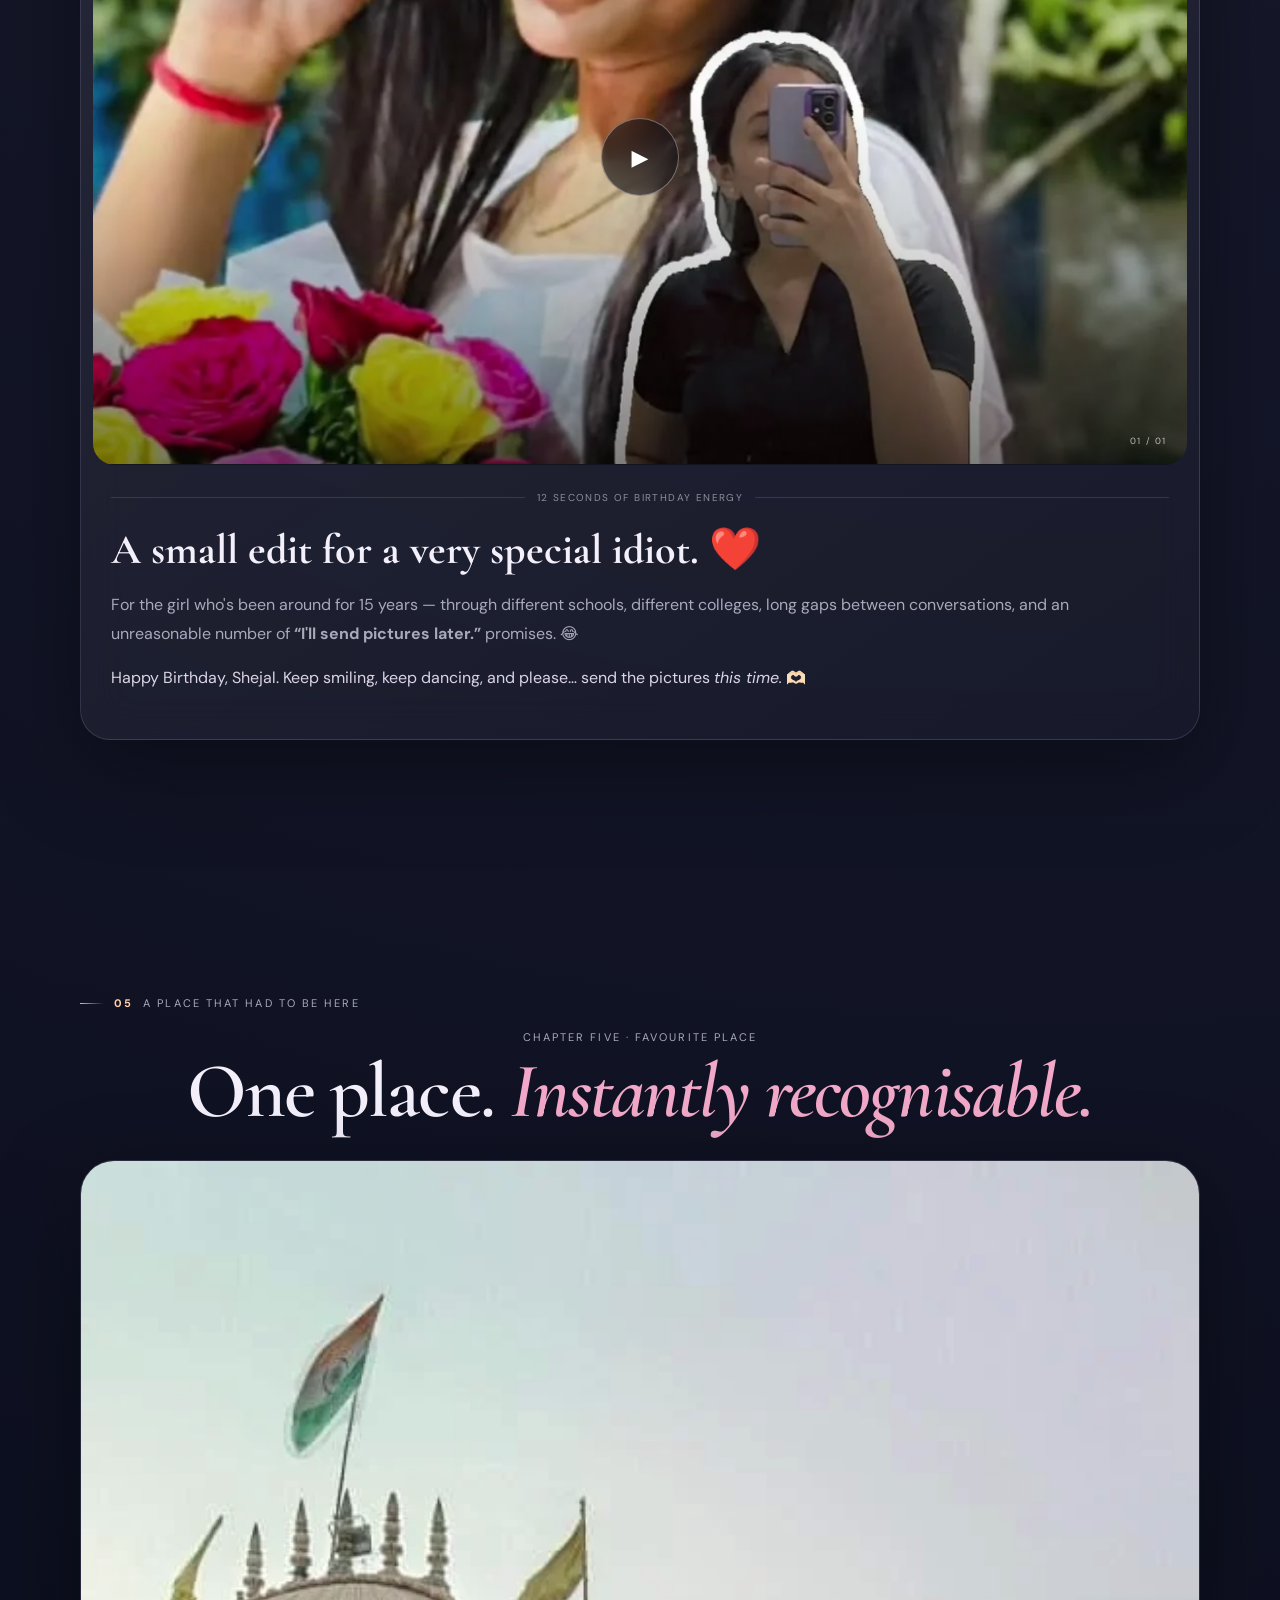
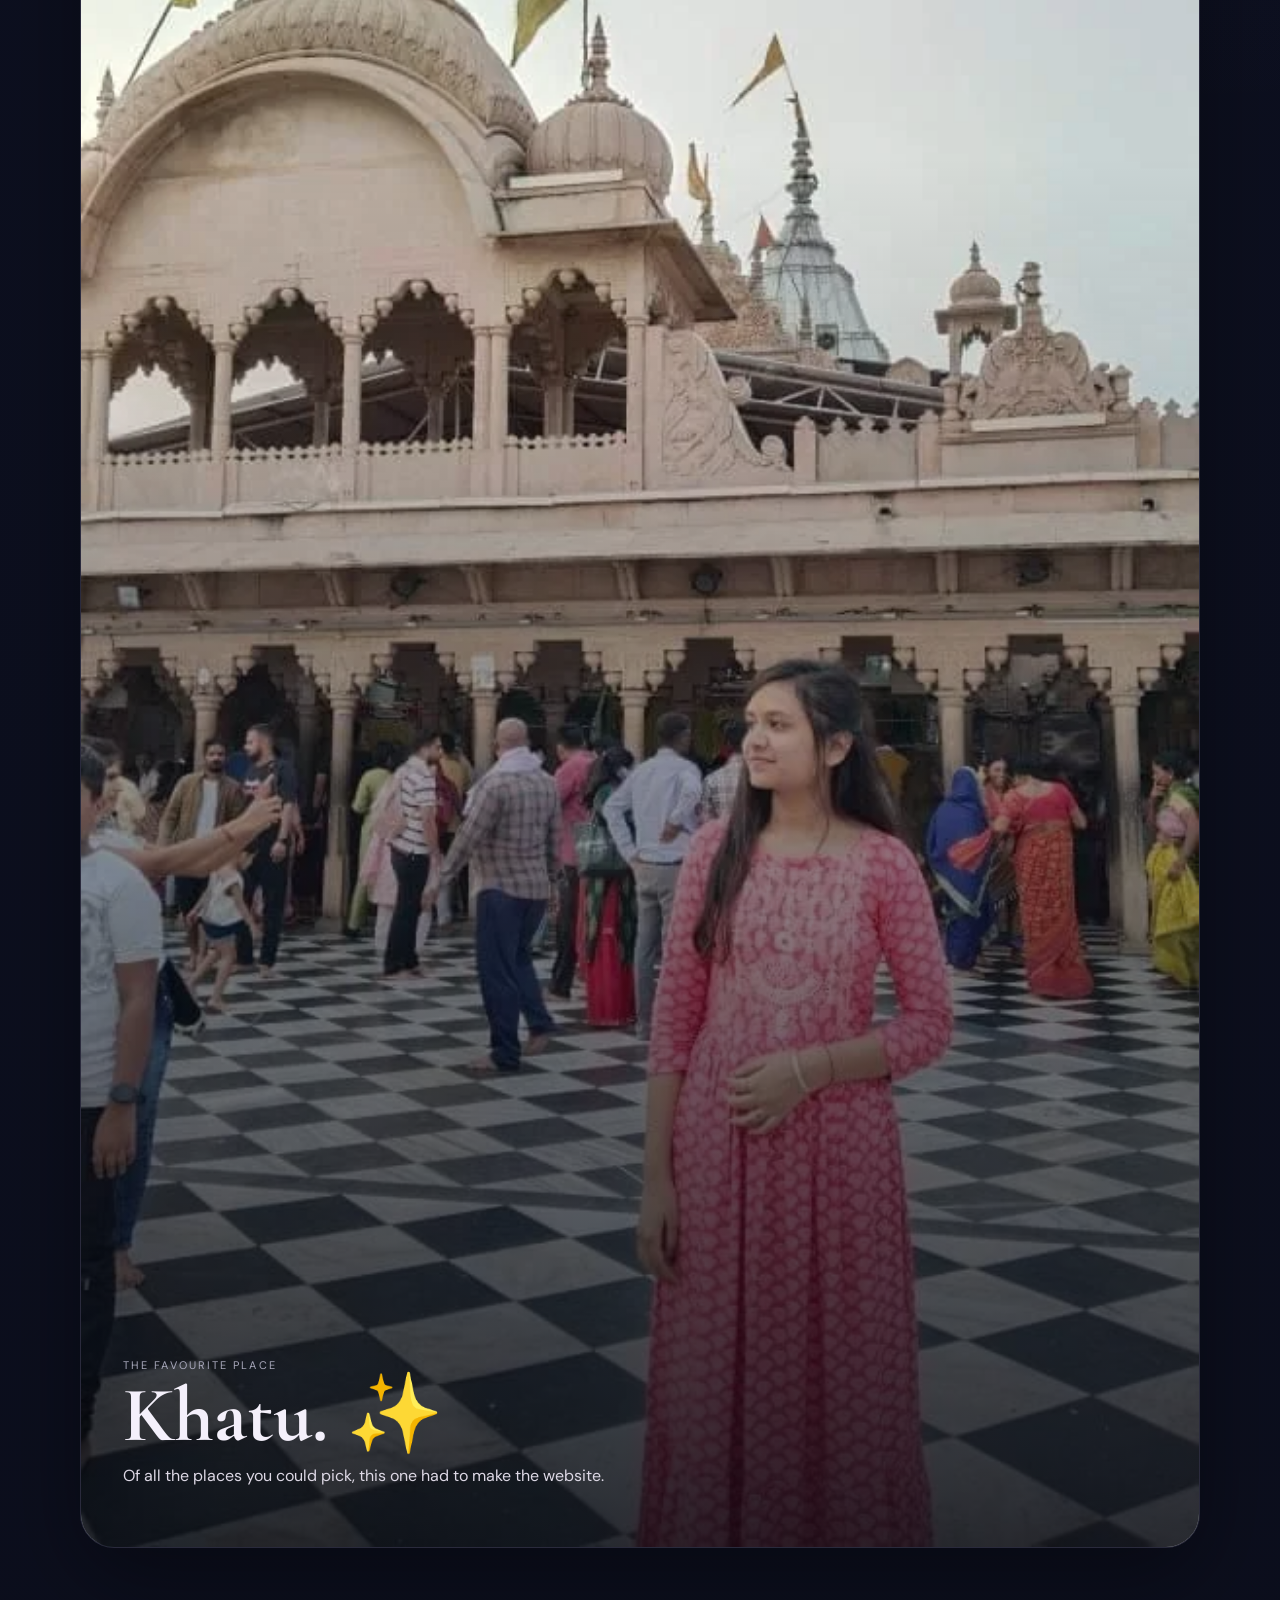
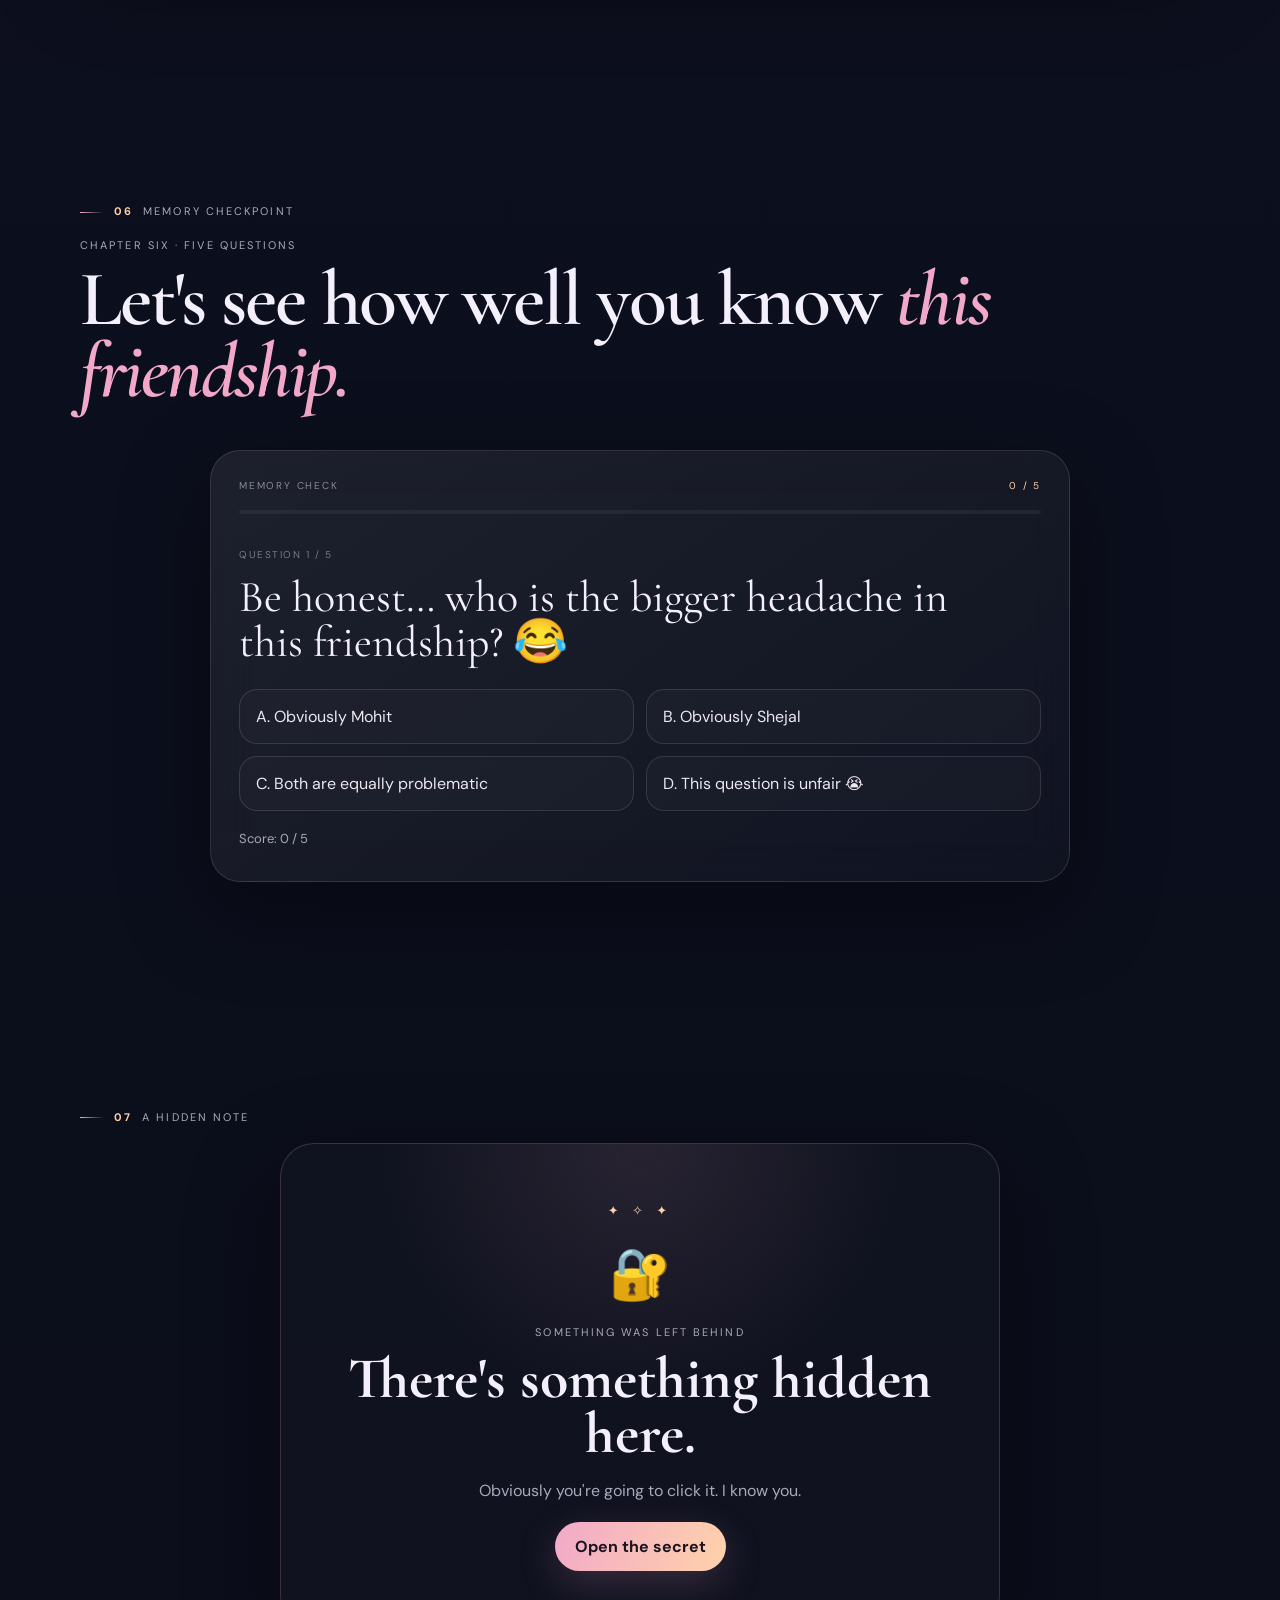
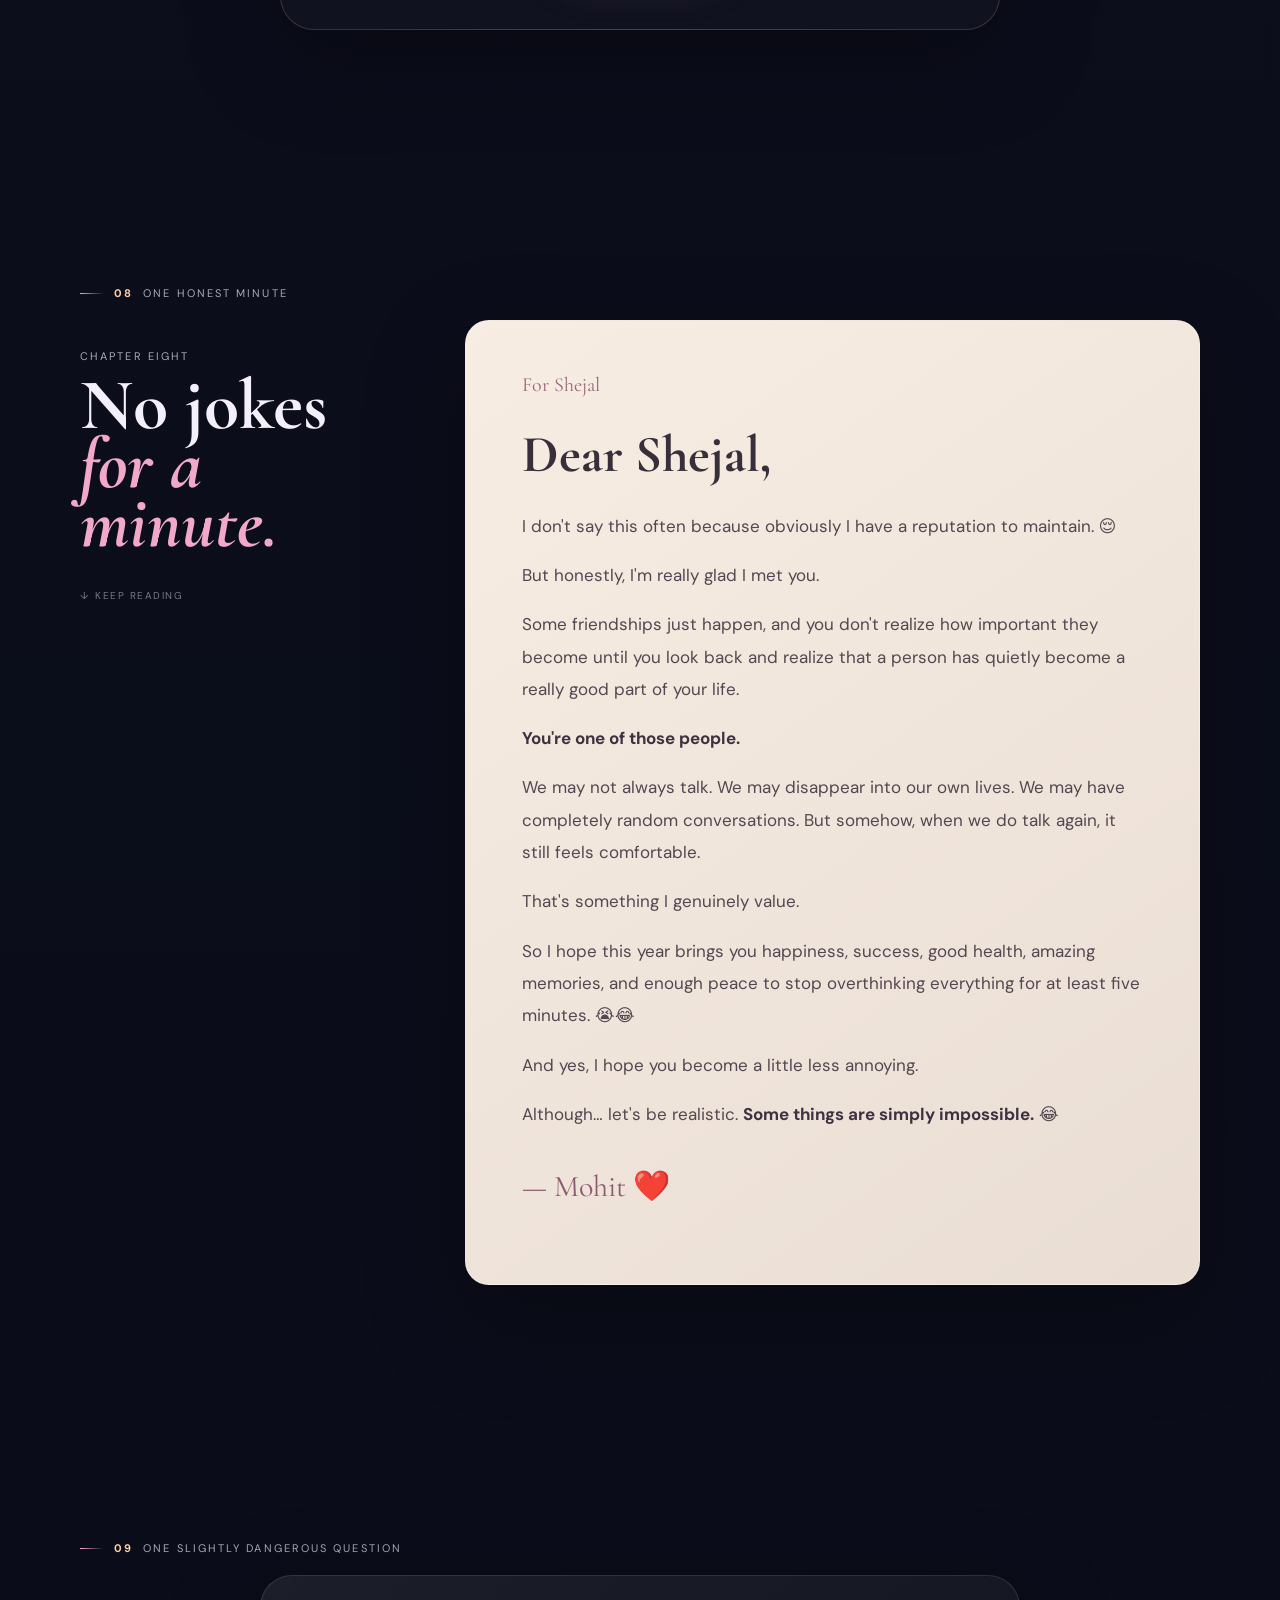
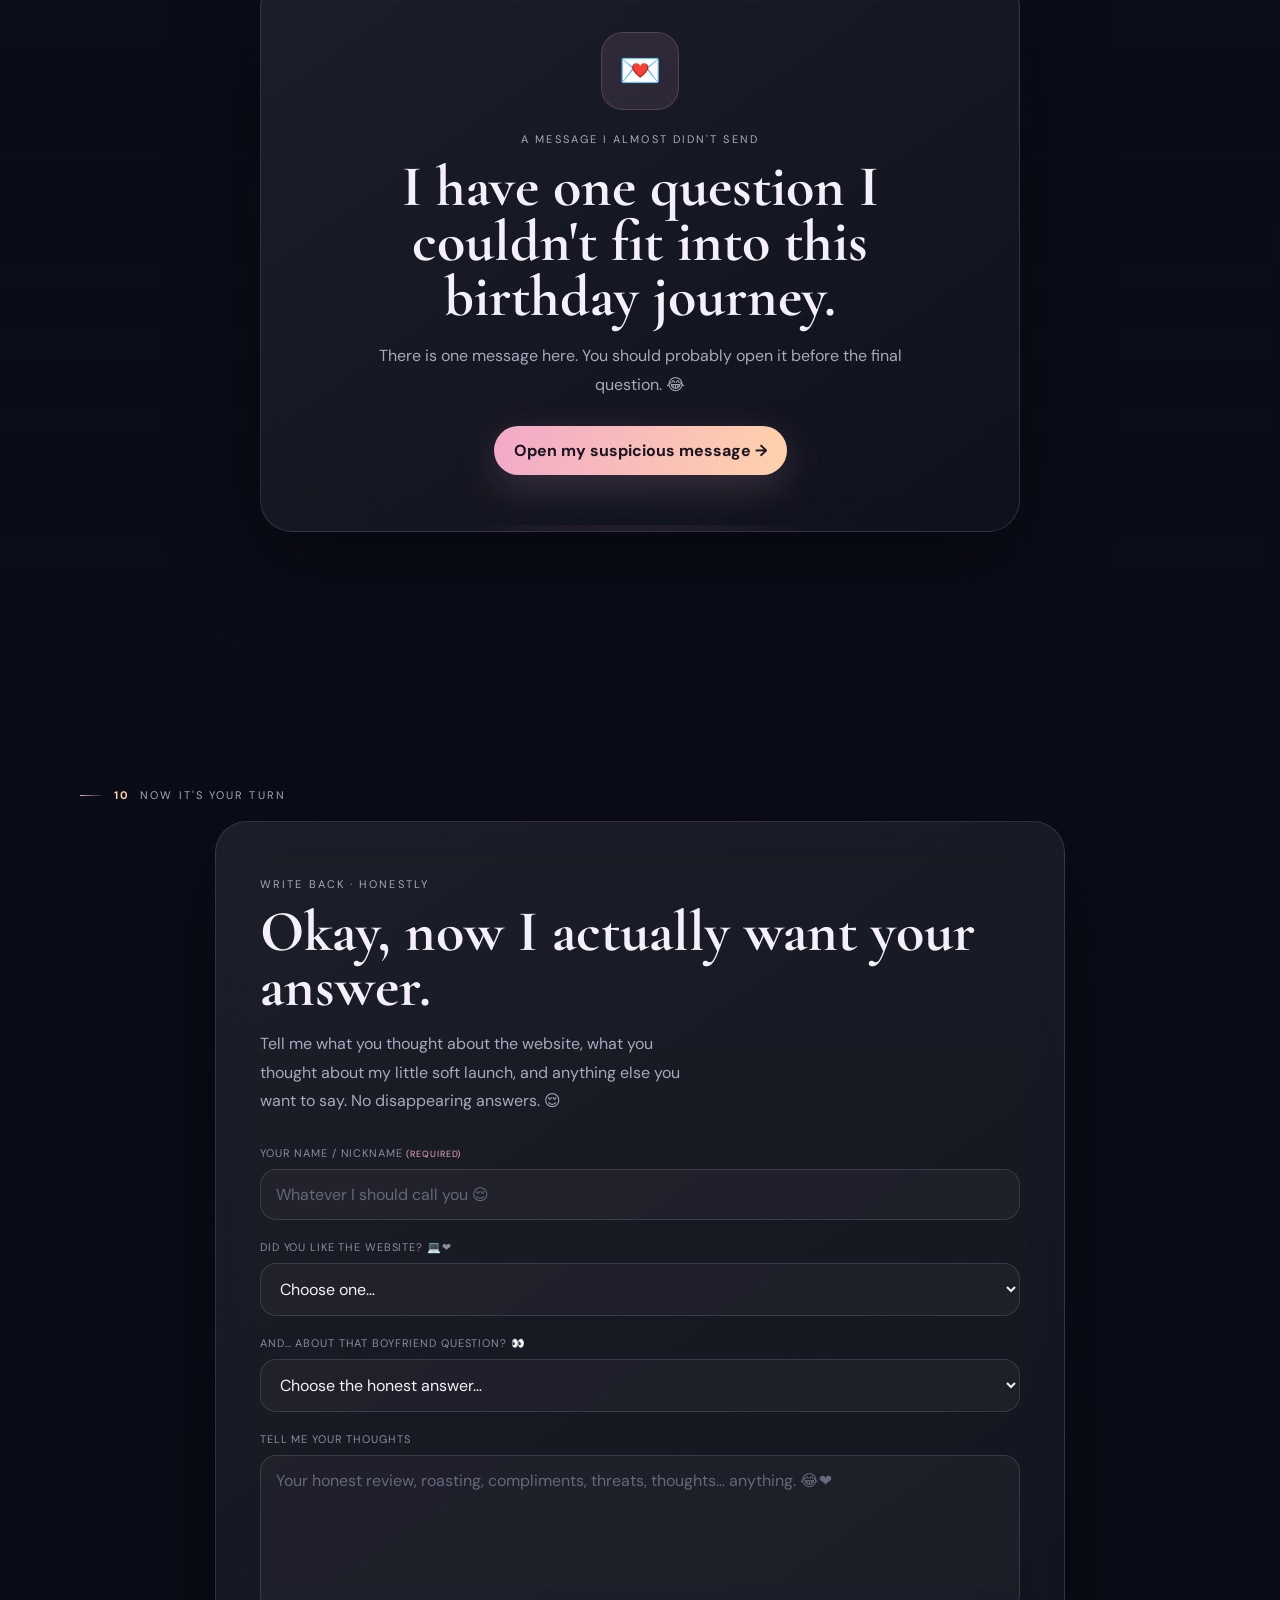
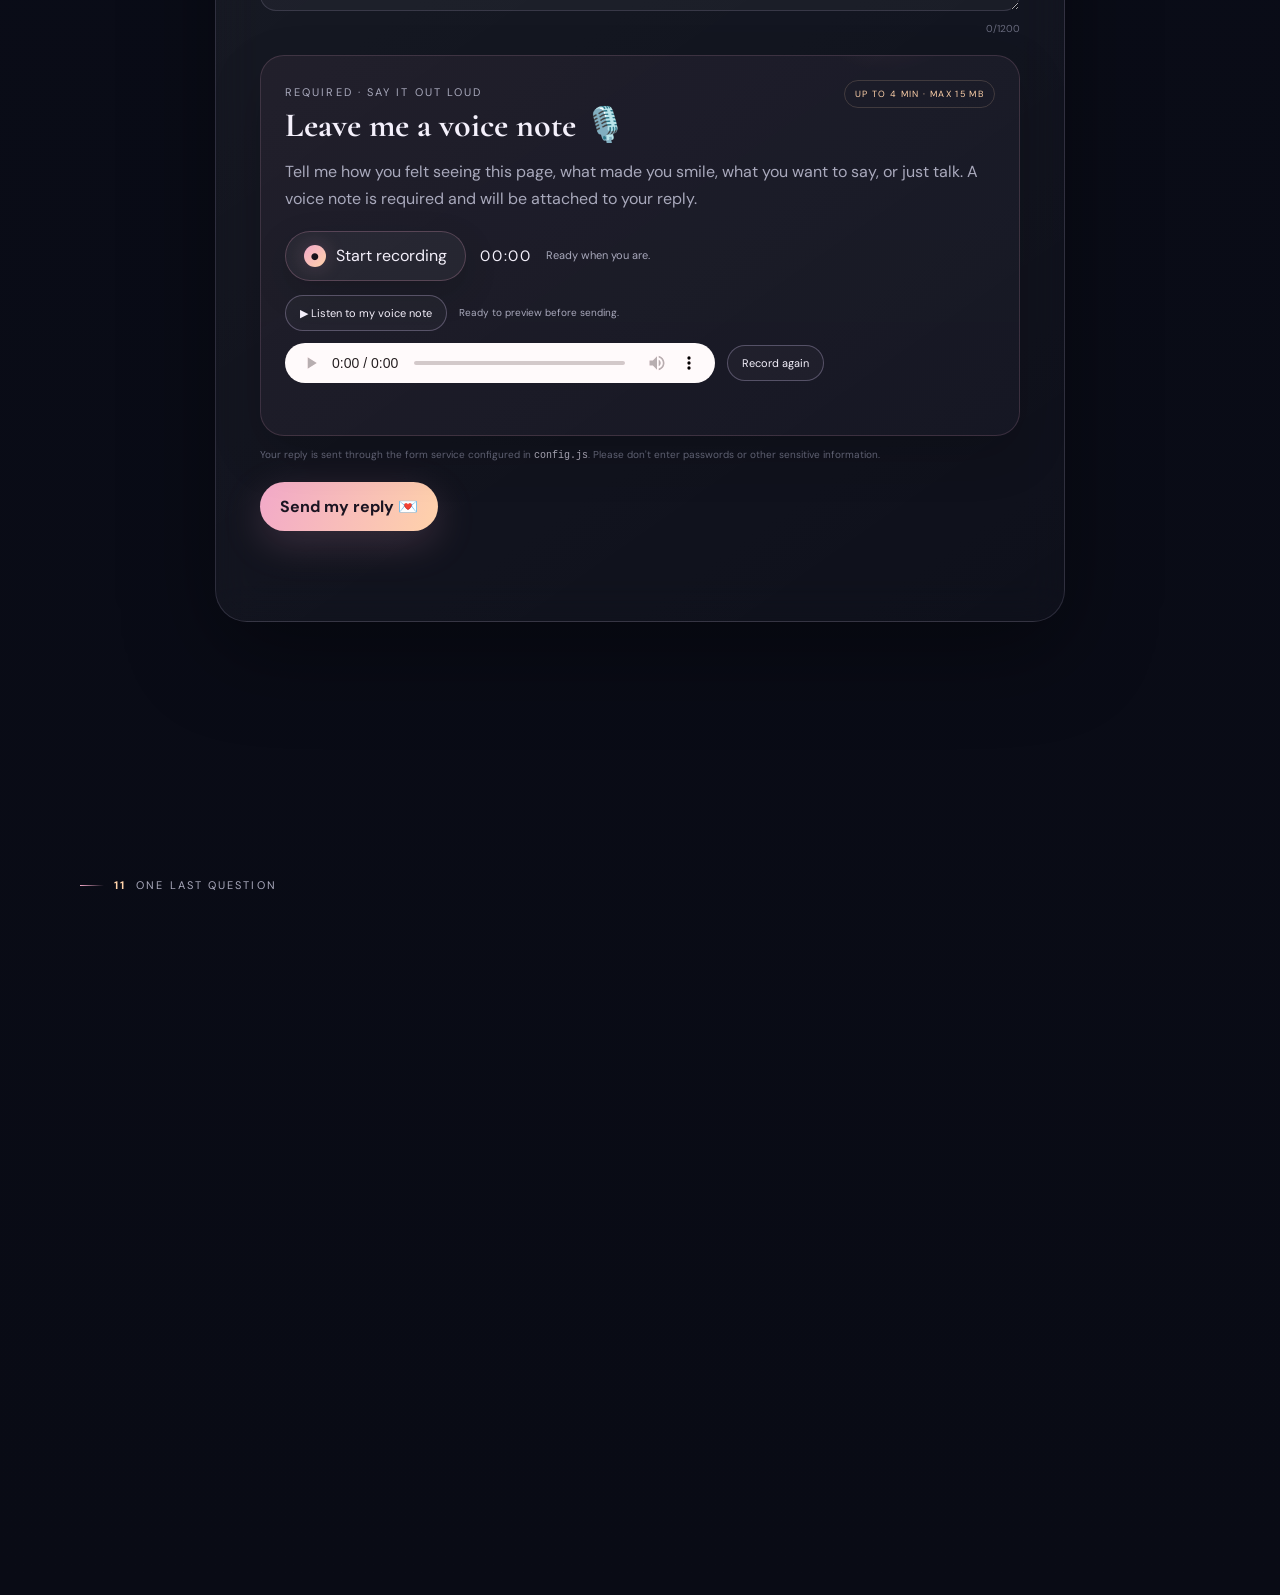
==== commit f6326366: "changes" ====
--- a/index.html
+++ b/index.html
@@ -4,12 +4,30 @@
   <meta charset="UTF-8">
   <meta name="viewport" content="width=device-width, initial-scale=1.0, viewport-fit=cover">
   <meta name="theme-color" content="#0b0d17">
-  <meta name="description" content="A little birthday surprise for Shejal, made by Mohit.">
+  <meta name="description" content="A little birthday journey made for Shejal — memories, photos, a few questions, and one final surprise.">
+  <meta name="robots" content="noindex, nofollow, noarchive">
+  <meta name="referrer" content="strict-origin-when-cross-origin">
+  <link rel="canonical" href="https://pcmohit.github.io/shejal-birthday/">
+
+  <!-- Social / share preview -->
+  <meta property="og:type" content="website">
+  <meta property="og:title" content="For Shejal — 22 ✨">
+  <meta property="og:description" content="A little birthday journey made for you. ❤️">
+  <meta property="og:url" content="https://pcmohit.github.io/shejal-birthday/">
+  <meta property="og:image" content="https://pcmohit.github.io/shejal-birthday/assets/social-preview.jpg">
+  <meta property="og:image:alt" content="A birthday surprise made for Shejal">
+  <meta property="og:image:type" content="image/jpeg">
+  <meta property="og:image:width" content="1200">
+  <meta property="og:image:height" content="630">
+  <meta name="twitter:card" content="summary_large_image">
+  <meta name="twitter:title" content="For Shejal — 22 ✨">
+  <meta name="twitter:description" content="A little birthday journey made for you. ❤️">
+  <meta name="twitter:image" content="https://pcmohit.github.io/shejal-birthday/assets/social-preview.jpg">
   <title>For Shejal — 22 ✨</title>
   <link rel="preconnect" href="https://fonts.googleapis.com">
   <link rel="preconnect" href="https://fonts.gstatic.com" crossorigin>
   <link href="https://fonts.googleapis.com/css2?family=Cormorant+Garamond:wght@500;600;700&family=DM+Sans:wght@400;500;600;700&display=swap" rel="stylesheet">
-  <link rel="stylesheet" href="style.css?v=20260927-voice-required-v2">
+  <link rel="stylesheet" href="style.css?v=20260927-final-polish-v3">
   <link rel="icon" href="assets/photo-11.webp" type="image/webp">
 </head>
 <body>
@@ -23,24 +41,24 @@
 
   <div class="journey-bar" aria-label="Birthday journey navigation">
     <div class="journey-brand">SHEJAL <span>·</span> 22</div>
-    <nav class="journey-dots" aria-label="Chapters">
+    <nav class="journey-dots" aria-label="Birthday journey chapters">
       <button data-journey="home" aria-label="Opening" aria-current="true"></button>
-      <button data-journey="intro" aria-label="Chapter 1"></button>
-      <button data-journey="story" aria-label="Chapter 2"></button>
-      <button data-journey="photos" aria-label="Chapter 3"></button>
-      <button data-journey="birthday-edit" aria-label="Chapter 4"></button>
-      <button data-journey="place" aria-label="Chapter 5"></button>
-      <button data-journey="quiz" aria-label="Chapter 6"></button>
-      <button data-journey="secret" aria-label="Chapter 7"></button>
-      <button data-journey="letter" aria-label="Chapter 8"></button>
-      <button data-journey="soft-launch" aria-label="Chapter 9"></button>
-      <button data-journey="reply" aria-label="Chapter 10"></button>
-      <button data-journey="finale" aria-label="Final question"></button>
+      <button data-journey="intro" aria-label="Chapter 1 — The person behind the memories"></button>
+      <button data-journey="story" aria-label="Chapter 2 — Fifteen years"></button>
+      <button data-journey="photos" aria-label="Chapter 3 — Photo memories"></button>
+      <button data-journey="birthday-edit" aria-label="Chapter 4 — Birthday film"></button>
+      <button data-journey="place" aria-label="Chapter 5 — Khatu"></button>
+      <button data-journey="quiz" aria-label="Chapter 6 — Memory check"></button>
+      <button data-journey="secret" aria-label="Chapter 7 — Hidden note"></button>
+      <button data-journey="letter" aria-label="Chapter 8 — A letter"></button>
+      <button data-journey="soft-launch" aria-label="Chapter 9 — One question"></button>
+      <button data-journey="reply" aria-label="Chapter 10 — Your reply"></button>
+      <button data-journey="finale" aria-label="Chapter 11 — Final question"></button>
     </nav>
-    <div class="journey-counter"><span id="journeyCount">01</span> / 12</div>
+    <div class="journey-counter"><span class="journey-counter-word">CHAPTER</span> <span id="journeyCount">01</span> <span aria-hidden="true">·</span> 12</div>
   </div>
 
-  <div id="lightbox" class="lightbox" aria-hidden="true">
+  <div id="lightbox" class="lightbox" aria-hidden="true" role="dialog" aria-modal="true" aria-labelledby="lightboxTitle" aria-describedby="lightboxText">
     <button id="lightboxClose" class="lightbox-close" aria-label="Close image">×</button>
     <button id="lightboxPrev" class="lightbox-nav lightbox-prev" aria-label="Previous image">‹</button>
     <div class="lightbox-inner">
@@ -48,7 +66,7 @@
       <div class="lightbox-caption">
         <div class="lightbox-caption-top">
           <span id="lightboxIndex" class="lightbox-index"></span>
-          <span class="lightbox-viewhint">MEMORY VIEWER · TAP OUTSIDE TO CLOSE</span>
+          <span class="lightbox-viewhint">MEMORY VIEWER · SWIPE OR USE ARROWS</span>
         </div>
         <h3 id="lightboxTitle"></h3>
         <p id="lightboxText"></p>
@@ -61,7 +79,7 @@
     <div class="soft-modal-backdrop" data-soft-close></div>
     <div class="soft-modal-card" role="dialog" aria-modal="true" aria-labelledby="softLaunchTitle">
       <button id="softLaunchClose" class="soft-modal-close" type="button" aria-label="Close message">×</button>
-      <p class="tiny">PRIVATE MESSAGE · DO NOT PANIC 😌</p>
+      <p class="tiny">A PRIVATE NOTE · DO NOT PANIC 😌</p>
       <h2 id="softLaunchTitle">Okay… I have a slightly suspicious question. 💌</h2>
       <div class="soft-chat">
         <div class="soft-bubble me">After 15 years of friendship, I think I should finally ask something properly.</div>
@@ -69,7 +87,7 @@
         <div class="soft-bubble me">So… would you consider a small friendship upgrade?</div>
         <div class="soft-bubble me highlight">May I apply for the position of your boyfriend? 😂❤️</div>
       </div>
-      <p class="soft-note">No pressure, no disappearing NO button, no awkward interview round. Just a very serious application from a very unserious person. 😭</p>
+      <p class="soft-note">No pressure. Although the NO button may have developed commitment issues. 😂</p>
       <div class="soft-modal-actions">
         <button class="primary-btn" id="softReplyYes" type="button">I have an answer 💌</button>
         <button class="ghost-btn" id="softReplyLater" type="button">I need processing time 😂</button>
@@ -109,15 +127,15 @@
       <div class="glass card intro-card" data-reveal>
         <div class="profile-stamp"><span>22</span><small>YEARS</small></div>
         <div class="intro-copy">
-          <p class="tiny">CONFIDENTIAL — BUT MAKE IT CUTE</p>
-          <h3>Subject: <em>Shejal Agrawal</em></h3>
+          <p class="tiny">A LITTLE ABOUT YOU</p>
+          <h3>Meet <em>Shejal Agrawal</em></h3>
           <div class="facts">
             <div><span>Known for</span><strong>15 years</strong></div>
             <div><span>Current age</span><strong>22 🎂</strong></div>
-            <div><span>Known weakness</span><strong>I'll send pictures later.</strong></div>
+            <div><span>Signature move</span><strong>I'll send pictures later.</strong></div>
             <div><span>Favourite place</span><strong>Khatu, Rajasthan</strong></div>
           </div>
-          <p class="note">Investigation status: still trying to schedule one meeting with the subject. Results remain inconclusive. 👀</p>
+          <p class="note">Current situation: still trying to schedule one meeting with you. Results remain hilariously inconclusive. 👀</p>
           <button class="text-btn" data-scroll="#story">Okay, show me the story →</button>
         </div>
       </div>
@@ -128,7 +146,7 @@
       <div class="section-label"><span>02</span> FIFTEEN YEARS, SOMEHOW</div>
       <div class="story-layout">
         <div class="story-intro">
-          <p class="tiny">CHAPTER TWO · THE DISTANCE TEST</p>
+          <p class="tiny">CHAPTER TWO · HOW WE STAYED FRIENDS</p>
           <h2>Different places.<br><em>Same friendship.</em></h2>
           <div class="story-number">15<span>years</span></div>
         </div>
@@ -145,33 +163,33 @@
     </section>
 
     <section class="section chapter photo-section" id="photos" data-chapter="03">
-      <div class="section-label"><span>03</span> THE GALLERY I HAD TO EARN <span class="tap-note">· tap any photo</span></div>
+      <div class="section-label"><span>03</span> A FEW MEMORIES I HAD TO EARN <span class="tap-note">· tap any photo</span></div>
       <div class="chapter-head split-head">
         <div>
-          <p class="tiny">CHAPTER THREE · PHOTO DUMP</p>
+          <p class="tiny">CHAPTER THREE · MEMORY DROP</p>
           <h2>A gallery I had to <em>beg</em> for. 😂</h2>
         </div>
-        <p class="section-intro">Because apparently getting Shejal's pictures requires repeated applications, reminders, and a miracle.</p>
+        <p class="section-intro">Because apparently getting Shejal's pictures requires repeated reminders and a small miracle.</p>
       </div>
 
       <div class="photo-reel" id="photoGallery">
         <figure class="photo-card tall" data-reveal>
-          <img src="assets/photo-06.webp" alt="Shejal smiling" loading="eager" fetchpriority="high" decoding="async" data-caption="Shejal's favourite defence: I already sent you good pictures.">
-          <figcaption><b>Exhibit A</b><span>Shejal's favourite defence: “I already sent you good pictures.”</span></figcaption>
+          <img src="assets/photo-06.webp" alt="Shejal smiling" loading="eager" fetchpriority="high" decoding="async" data-caption="Shejal's favourite line: I already sent you good pictures.">
+          <figcaption><b>Memory 01</b><span>Shejal's favourite line: “I already sent you good pictures.”</span></figcaption>
         </figure>
-        <figure class="photo-card" data-reveal><img src="assets/photo-05.webp" alt="Shejal dressed up" loading="lazy" decoding="async" data-caption="Okay... this one was worth the wait."><figcaption><b>Exhibit B</b><span>Okay... this one was worth the wait.</span></figcaption></figure>
-        <figure class="photo-card" data-reveal><img src="assets/photo-04.webp" alt="Shejal at an event" loading="lazy" decoding="async" data-caption="Still waiting for the next batch."><figcaption><b>Exhibit C</b><span>Still waiting for the next batch.</span></figcaption></figure>
-        <figure class="photo-card" data-reveal><img src="assets/photo-03.webp" alt="Shejal" loading="lazy" decoding="async" data-caption="Proof that the camera roll is not actually empty."><figcaption><b>Exhibit D</b><span>Proof that the camera roll is not actually empty.</span></figcaption></figure>
-        <figure class="photo-card" data-reveal><img src="assets/photo-02.webp" alt="Shejal" loading="lazy" decoding="async" data-caption="I'll send it later. — historical records, apparently."><figcaption><b>Exhibit E</b><span>“I'll send it later.” — historical records, apparently.</span></figcaption></figure>
-        <figure class="photo-card" data-reveal><img src="assets/photo-07.webp" alt="Shejal" loading="lazy" decoding="async" data-caption="More evidence. Still no explanation."><figcaption><b>Exhibit F</b><span>More evidence. Still no explanation.</span></figcaption></figure>
-        <figure class="photo-card" data-reveal><img src="assets/photo-08.webp" alt="Shejal smiling in a black and silver outfit" loading="lazy" decoding="async" data-caption="Bonus evidence: the camera roll definitely had more to offer."><figcaption><b>Exhibit G</b><span>Bonus evidence: the camera roll definitely had more to offer.</span></figcaption></figure>
-        <figure class="photo-card" data-reveal><img src="assets/photo-09.webp" alt="Shejal taking a mirror selfie" loading="lazy" decoding="async" data-caption="The mirror department has officially submitted evidence."><figcaption><b>Exhibit H</b><span>The mirror department has officially submitted evidence.</span></figcaption></figure>
-        <figure class="photo-card" data-reveal><img src="assets/together.webp" alt="A photo of Shejal and Mohit together" loading="lazy" decoding="async" data-caption="Rare photographic evidence of both of us existing in the same frame. ❤️"><figcaption><b>Exhibit J</b><span>Rare photographic evidence of both of us existing in the same frame. ❤️</span></figcaption></figure>
-        <figure class="photo-card" data-reveal><img src="assets/funny.webp" alt="Shejal at home" loading="lazy" decoding="async" data-caption="Unfiltered evidence. Zero objections will be accepted. 😂"><figcaption><b>Exhibit K</b><span>Unfiltered evidence. Zero objections will be accepted. 😂</span></figcaption></figure>
+        <figure class="photo-card" data-reveal><img src="assets/photo-05.webp" alt="Shejal dressed up" loading="lazy" decoding="async" data-caption="Okay... this one was worth the wait."><figcaption><b>Memory 02</b><span>Okay... this one was worth the wait.</span></figcaption></figure>
+        <figure class="photo-card" data-reveal><img src="assets/photo-04.webp" alt="Shejal at an event" loading="lazy" decoding="async" data-caption="Still waiting for the next batch."><figcaption><b>Memory 03</b><span>Still waiting for the next batch.</span></figcaption></figure>
+        <figure class="photo-card" data-reveal><img src="assets/photo-03.webp" alt="Shejal" loading="lazy" decoding="async" data-caption="Proof that the camera roll is not actually empty."><figcaption><b>Memory 04</b><span>Proof that the camera roll is not actually empty.</span></figcaption></figure>
+        <figure class="photo-card" data-reveal><img src="assets/photo-02.webp" alt="Shejal" loading="lazy" decoding="async" data-caption="I'll send it later. — historical records, apparently."><figcaption><b>Memory 05</b><span>“I'll send it later.” — this one apparently took forever.</span></figcaption></figure>
+        <figure class="photo-card" data-reveal><img src="assets/photo-07.webp" alt="Shejal" loading="lazy" decoding="async" data-caption="More pictures. Still no explanation."><figcaption><b>Memory 06</b><span>More pictures. Still no explanation.</span></figcaption></figure>
+        <figure class="photo-card" data-reveal><img src="assets/photo-08.webp" alt="Shejal smiling in a black and silver outfit" loading="lazy" decoding="async" data-caption="Bonus memory: the camera roll definitely had more to offer."><figcaption><b>Memory 07</b><span>Bonus memory: the camera roll definitely had more to offer.</span></figcaption></figure>
+        <figure class="photo-card" data-reveal><img src="assets/photo-09.webp" alt="Shejal taking a mirror selfie" loading="lazy" decoding="async" data-caption="The mirror roll has officially delivered again."><figcaption><b>Memory 08</b><span>The mirror roll has officially delivered again.</span></figcaption></figure>
+        <figure class="photo-card" data-reveal><img src="assets/together.webp" alt="A photo of Shejal and Mohit together" loading="lazy" decoding="async" data-caption="Rare photographic proof of both of us existing in the same frame. ❤️"><figcaption><b>Memory 09</b><span>Rare photographic proof of both of us existing in the same frame. ❤️</span></figcaption></figure>
+        <figure class="photo-card" data-reveal><img src="assets/funny.webp" alt="Shejal at home" loading="lazy" decoding="async" data-caption="Unfiltered memory. Zero objections will be accepted. 😂"><figcaption><b>Memory 10</b><span>Unfiltered memory. Zero objections will be accepted. 😂</span></figcaption></figure>
       </div>
 
       <div class="video-card glass" data-reveal>
-        <div><p class="tiny">BONUS EVIDENCE 🎥</p><h3>Because one video was somehow easier to obtain.</h3></div>
+        <div><p class="tiny">BONUS MEMORY 🎥</p><h3>Because one video was somehow easier to obtain.</h3></div>
         <video id="memoryVideo" controls playsinline preload="none" poster="assets/photo-11.webp" data-src="assets/shejal-video.mp4"><source data-src="assets/shejal-video.mp4" type="video/mp4"></video>
       </div>
     </section>
@@ -259,8 +277,8 @@
       <div class="soft-launch-card glass" data-reveal>
         <div class="soft-launch-icon">💌</div>
         <p class="tiny">A MESSAGE I ALMOST DIDN'T SEND</p>
-        <h2>I have one question I couldn't fit into the friendship audit.</h2>
-        <p>Click this before the final question. I promise the message is more embarrassing for me than it is for you. 😂</p>
+        <h2>I have one question I couldn't fit into this birthday journey.</h2>
+        <p>There is one message here. You should probably open it before the final question. 😂</p>
         <button class="primary-btn" id="openSoftLaunch" type="button">Open my suspicious message →</button>
       </div>
     </section>
@@ -275,7 +293,7 @@
         <form id="replyForm" class="reply-form" method="POST" target="replySubmitFrame" enctype="multipart/form-data" novalidate>
           <div class="form-row"><label for="replyName">Your name / nickname <span>(required)</span></label><input id="replyName" name="name" type="text" maxlength="60" placeholder="Whatever I should call you 😌" required></div>
           <div class="form-row"><label for="webExperience">Did you like the website? 💻❤️</label><select id="webExperience" name="website_experience" required><option value="" selected disabled>Choose one…</option><option>Loved it ❤️</option><option>It was really sweet 🥹</option><option>Pretty good 😌</option><option>It needs work 😂</option><option>I have complaints. Lots of them. 😭</option></select></div>
-          <div class="form-row"><label for="softAnswer">And… about that boyfriend application? 👀</label><select id="softAnswer" name="soft_launch_response" required><option value="" selected disabled>Choose the honest answer…</option><option>Yes — application accepted. ❤️</option><option>Maybe… let me think. 😭</option><option>I like the idea, but I need time. 😌</option><option>You're staying in the friend department. 😂</option><option>I would like to discuss this properly.</option></select></div>
+          <div class="form-row"><label for="softAnswer">And… about that boyfriend question? 👀</label><select id="softAnswer" name="soft_launch_response" required><option value="" selected disabled>Choose the honest answer…</option><option>Yes — let's give this a chance. ❤️</option><option>Maybe… let me think. 😭</option><option>I like the idea, but I need time. 😌</option><option>You're staying in the friend department. 😂</option><option>I would like to discuss this properly.</option></select></div>
           <div class="form-row"><label for="extraMessage">Tell me your thoughts</label><textarea id="extraMessage" name="message" maxlength="1200" rows="6" placeholder="Your honest review, roasting, compliments, threats, thoughts… anything. 😂❤️"></textarea><div class="char-count"><span id="charCount">0</span>/1200</div></div>
           <div class="voice-note-field" id="voiceNoteField">
             <div class="voice-note-head">
@@ -309,6 +327,8 @@
           <input type="hidden" name="quiz_answers" id="quizAnswersHidden" value="">
           <input type="hidden" name="_subject" value="Shejal replied to the birthday surprise 💌">
           <input type="hidden" name="_template" value="table">
+          <input type="hidden" name="_next" value="https://pcmohit.github.io/shejal-birthday/thanks.html">
+          <input type="hidden" name="_url" value="https://pcmohit.github.io/shejal-birthday/">
           <input type="text" name="_honey" tabindex="-1" autocomplete="off" class="honeypot" aria-hidden="true">
           <div class="reply-consent">Your reply is sent through the form service configured in <code>config.js</code>. Please don't enter passwords or other sensitive information.</div>
           <button class="primary-btn reply-submit" id="replySubmit" type="submit">Send my reply 💌</button>
@@ -325,8 +345,8 @@
         <h2>Be honest...</h2>
         <p>Did you like your birthday surprise?</p>
         <div class="choice-area">
-          <button class="yes-btn" id="yesBtn">YES ❤️</button>
-          <button class="no-btn" id="noBtn">NO 😐</button>
+          <button class="yes-btn" id="yesBtn" type="button">YES ❤️</button>
+          <button class="no-btn" id="noBtn" type="button">NO 😐</button>
         </div>
         <p id="noText" class="no-text"></p>
       </div>
@@ -339,15 +359,18 @@
         <div class="cake">🎂</div>
         <p class="tiny">27 · 09 · 2004 → 2026</p>
         <h1>Happy Birthday,<br><span>Shejal!</span></h1>
-        <img src="assets/photo-11.webp" alt="Shejal" class="final-photo" loading="lazy" decoding="async" data-caption="The final exhibit. Happy Birthday, Shejal! ❤️">
+        <img src="assets/photo-11.webp" alt="Shejal" class="final-photo" loading="lazy" decoding="async" data-caption="The final memory. Happy Birthday, Shejal! ❤️">
         <p class="final-line">You're not just a friend for one chapter of my life. You're one of those rare people I hope somehow remains in every chapter that comes after it. ❤️</p>
         <p class="tiny">Now go enjoy your day before I start getting emotional again. 😂</p>
+        <div class="celebration-actions">
+          <button class="ghost-btn replay-btn" id="replayJourney" type="button">↺ Replay the whole journey</button>
+        </div>
         <div class="made">Made with ❤️ by Mohit.</div>
       </div>
     </section>
   </main>
 
   <script src="config.js"></script>
-  <script src="script.js?v=20260927-voice-required-v2"></script>
+  <script src="script.js?v=20260927-final-polish-v3"></script>
 </body>
 </html>
--- a/style.css
+++ b/style.css
@@ -76,3 +76,36 @@
 }
 .voice-preview-head{display:flex;align-items:center;gap:12px;flex-wrap:wrap;width:100%}.voice-play-btn{padding:10px 14px;font-size:11px}.voice-play-btn:disabled{opacity:.55;cursor:not-allowed}.voice-preview-head span{font-size:10px;color:var(--muted);line-height:1.5}
 @media (max-width:640px){.voice-preview-head{align-items:stretch}.voice-play-btn{width:100%}.voice-preview-head span{width:100%}}
+
+
+/* ===== FINAL POLISH ===== */
+/* Accessible keyboard focus without changing the visual identity. */
+:where(button,[role="button"],input,select,textarea,a):focus-visible{outline:2px solid var(--pink);outline-offset:3px}
+
+/* Mobile journey indicator: show the whole sequence instead of hiding later chapters. */
+@media (max-width:640px){
+  .journey-bar{grid-template-columns:auto minmax(96px,1fr) auto}
+  .journey-dots{gap:4px;min-width:0;overflow:hidden}
+  .journey-dots button{flex:0 0 5px;width:5px;height:5px}
+  .journey-dots button[aria-current=true]{flex-basis:17px;width:17px}
+  .journey-dots button:nth-child(n+7){display:block}
+  .journey-brand,.journey-counter{font-size:8px}
+}
+
+/* One calm, manual entry into the private note. */
+.soft-launch-card .primary-btn{position:relative;overflow:hidden}
+.soft-launch-card .primary-btn:after{content:"";position:absolute;inset:0;background:linear-gradient(100deg,transparent 20%,rgba(255,255,255,.22),transparent 78%);transform:translateX(-120%);animation:buttonSheen 4.8s ease-in-out infinite}
+@keyframes buttonSheen{55%,100%{transform:translateX(120%)}}
+
+/* Replay action at the end of the journey. */
+.celebration-actions{margin:20px 0 6px;display:flex;justify-content:center}
+.replay-btn{border-color:rgba(242,169,201,.32);background:rgba(255,255,255,.04)}
+.replay-btn:hover{transform:translateY(-2px);border-color:rgba(242,169,201,.48);background:rgba(242,169,201,.08)}
+@media (max-width:640px){.celebration-actions{margin-top:18px}.replay-btn{width:100%;justify-content:center}}
+
+@media (prefers-reduced-motion:reduce){.soft-launch-card .primary-btn:after{animation:none}}
+
+
+/* The final photo is the only part of the celebration screen that opens the memory viewer. */
+.celebration-content{cursor:default}
+.final-photo{cursor:zoom-in}
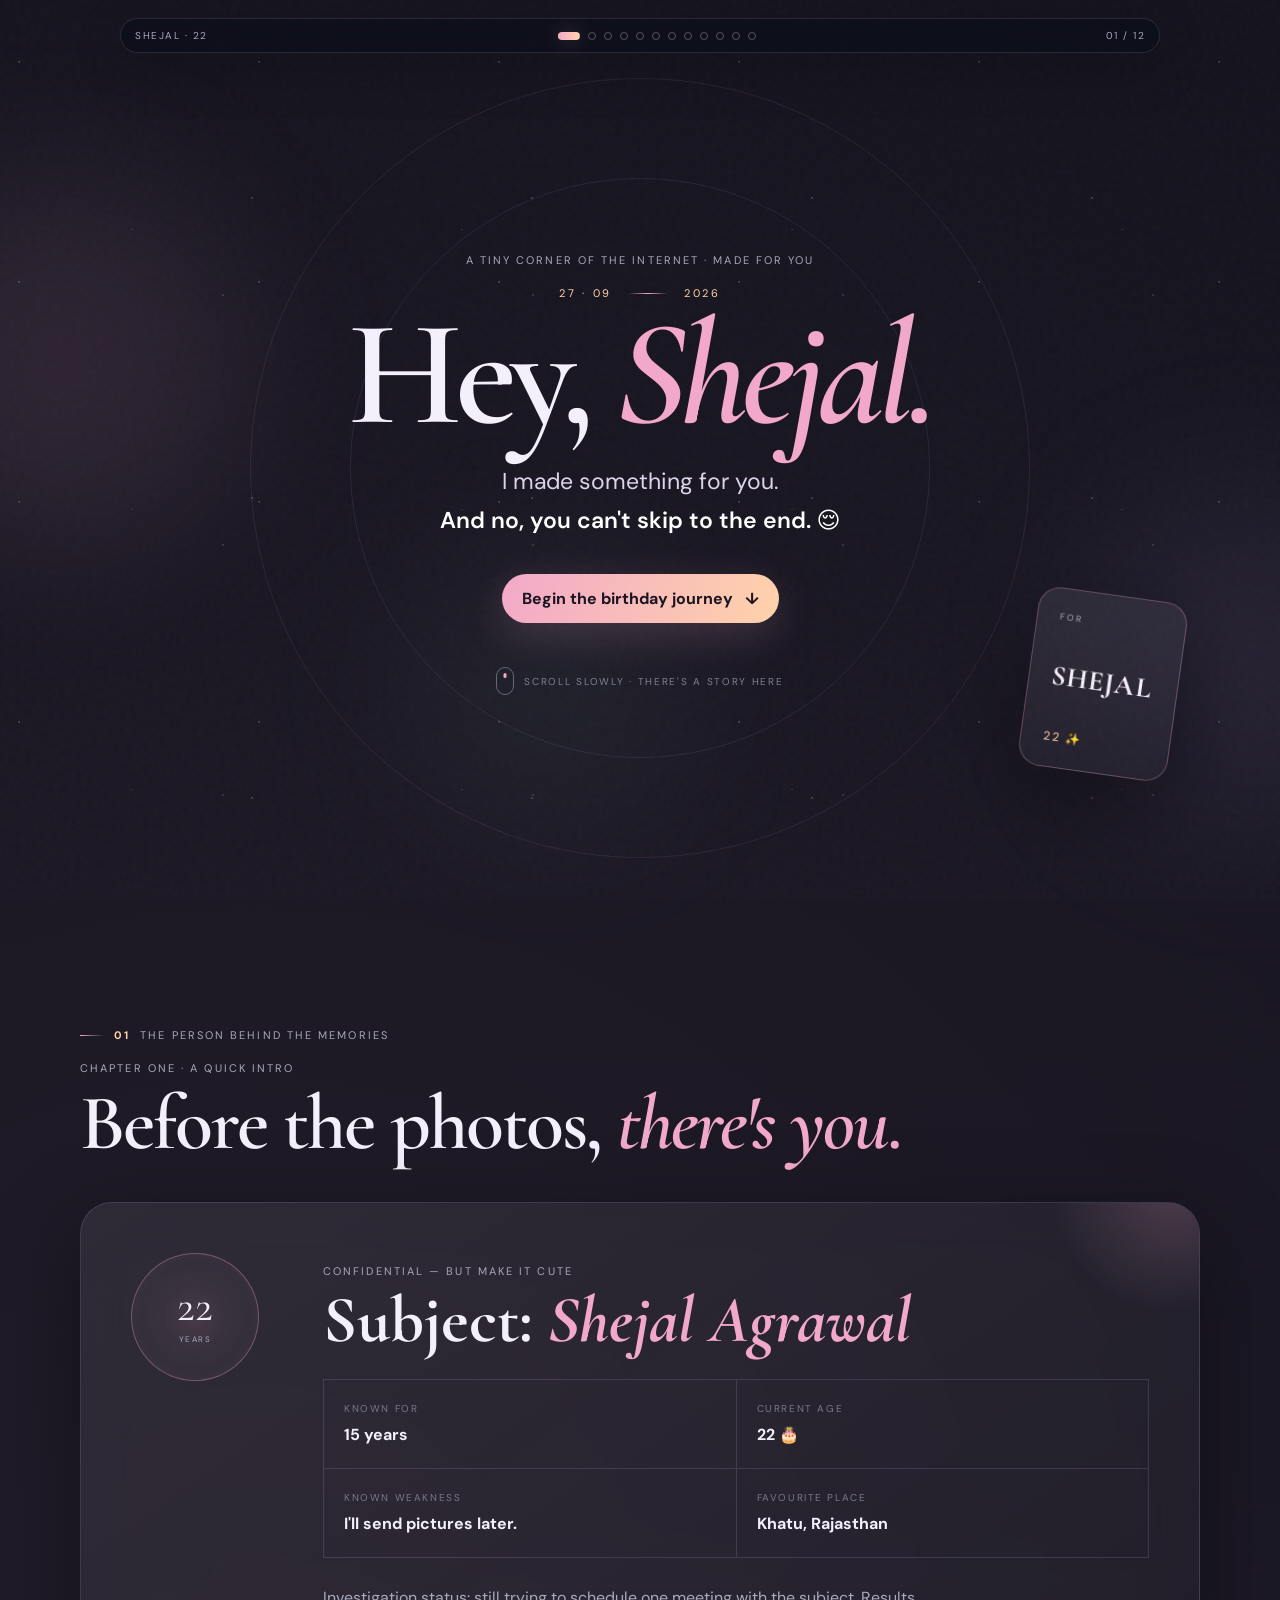
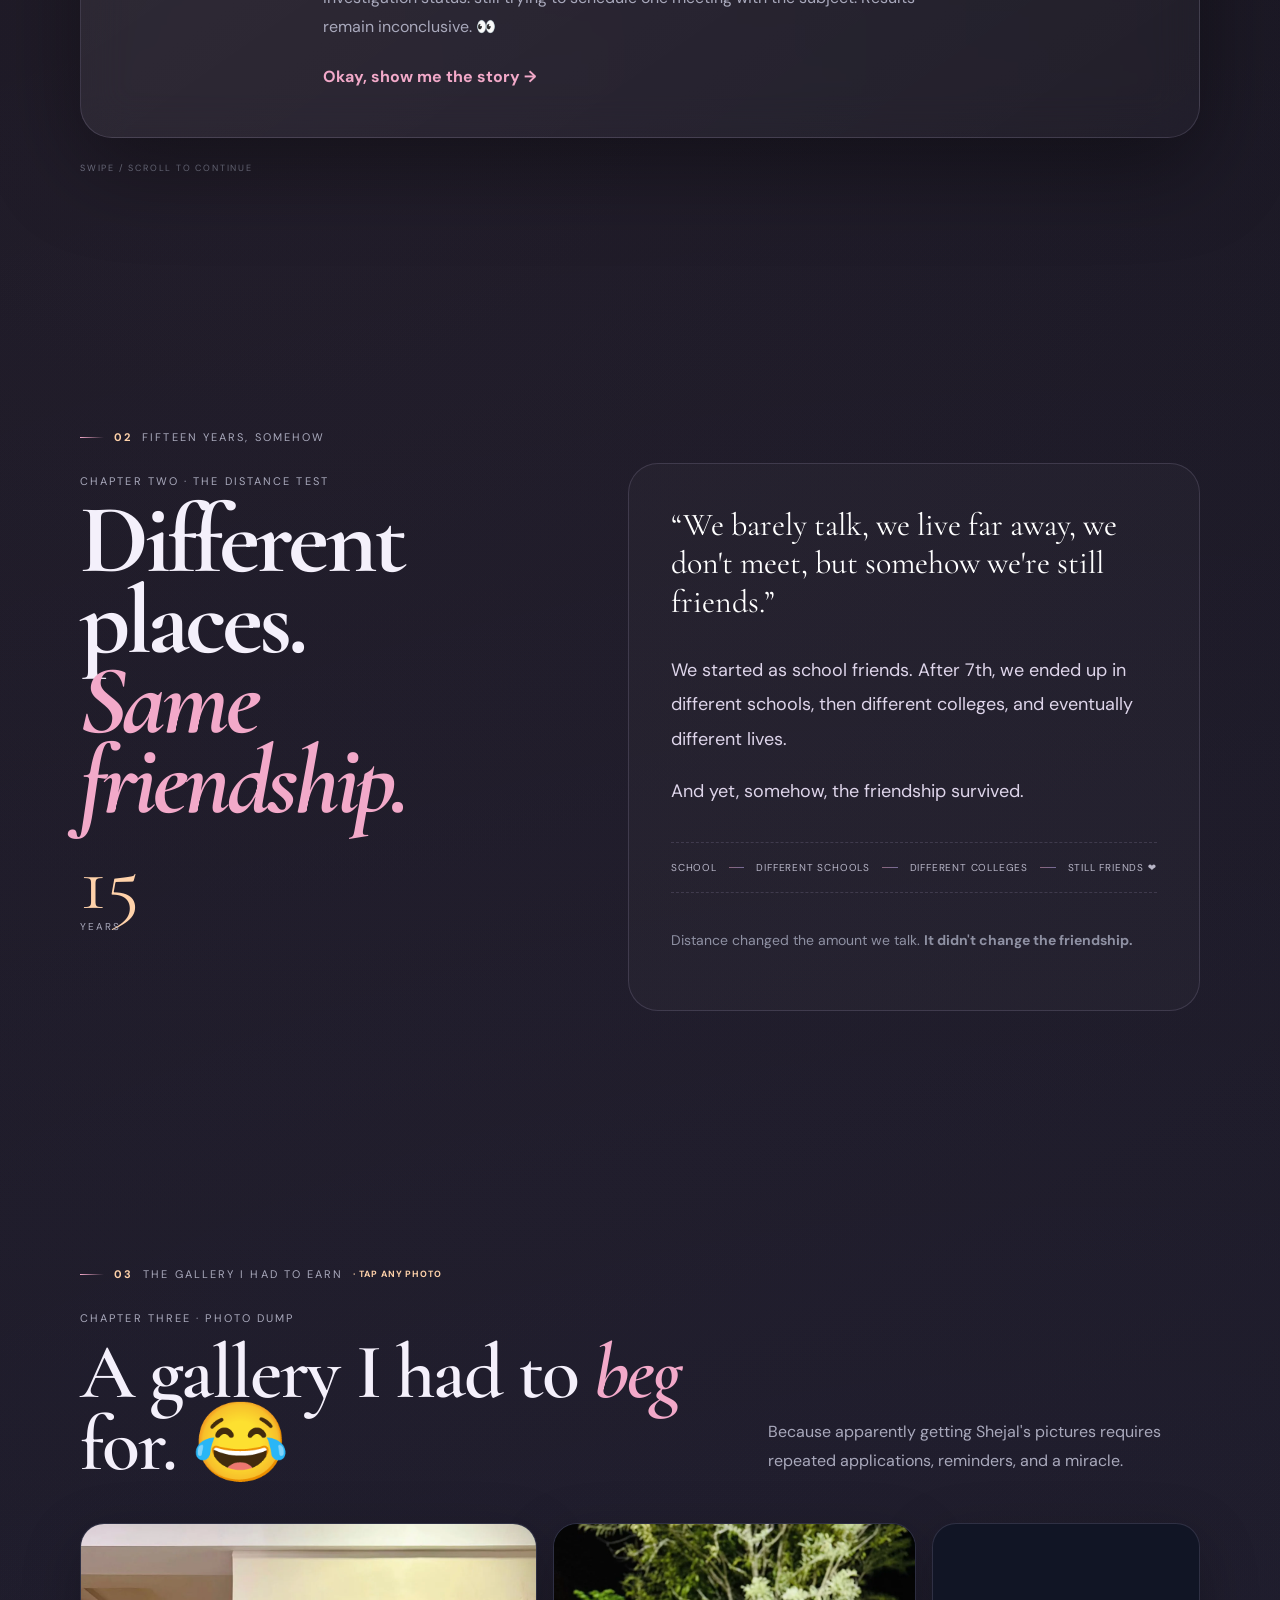
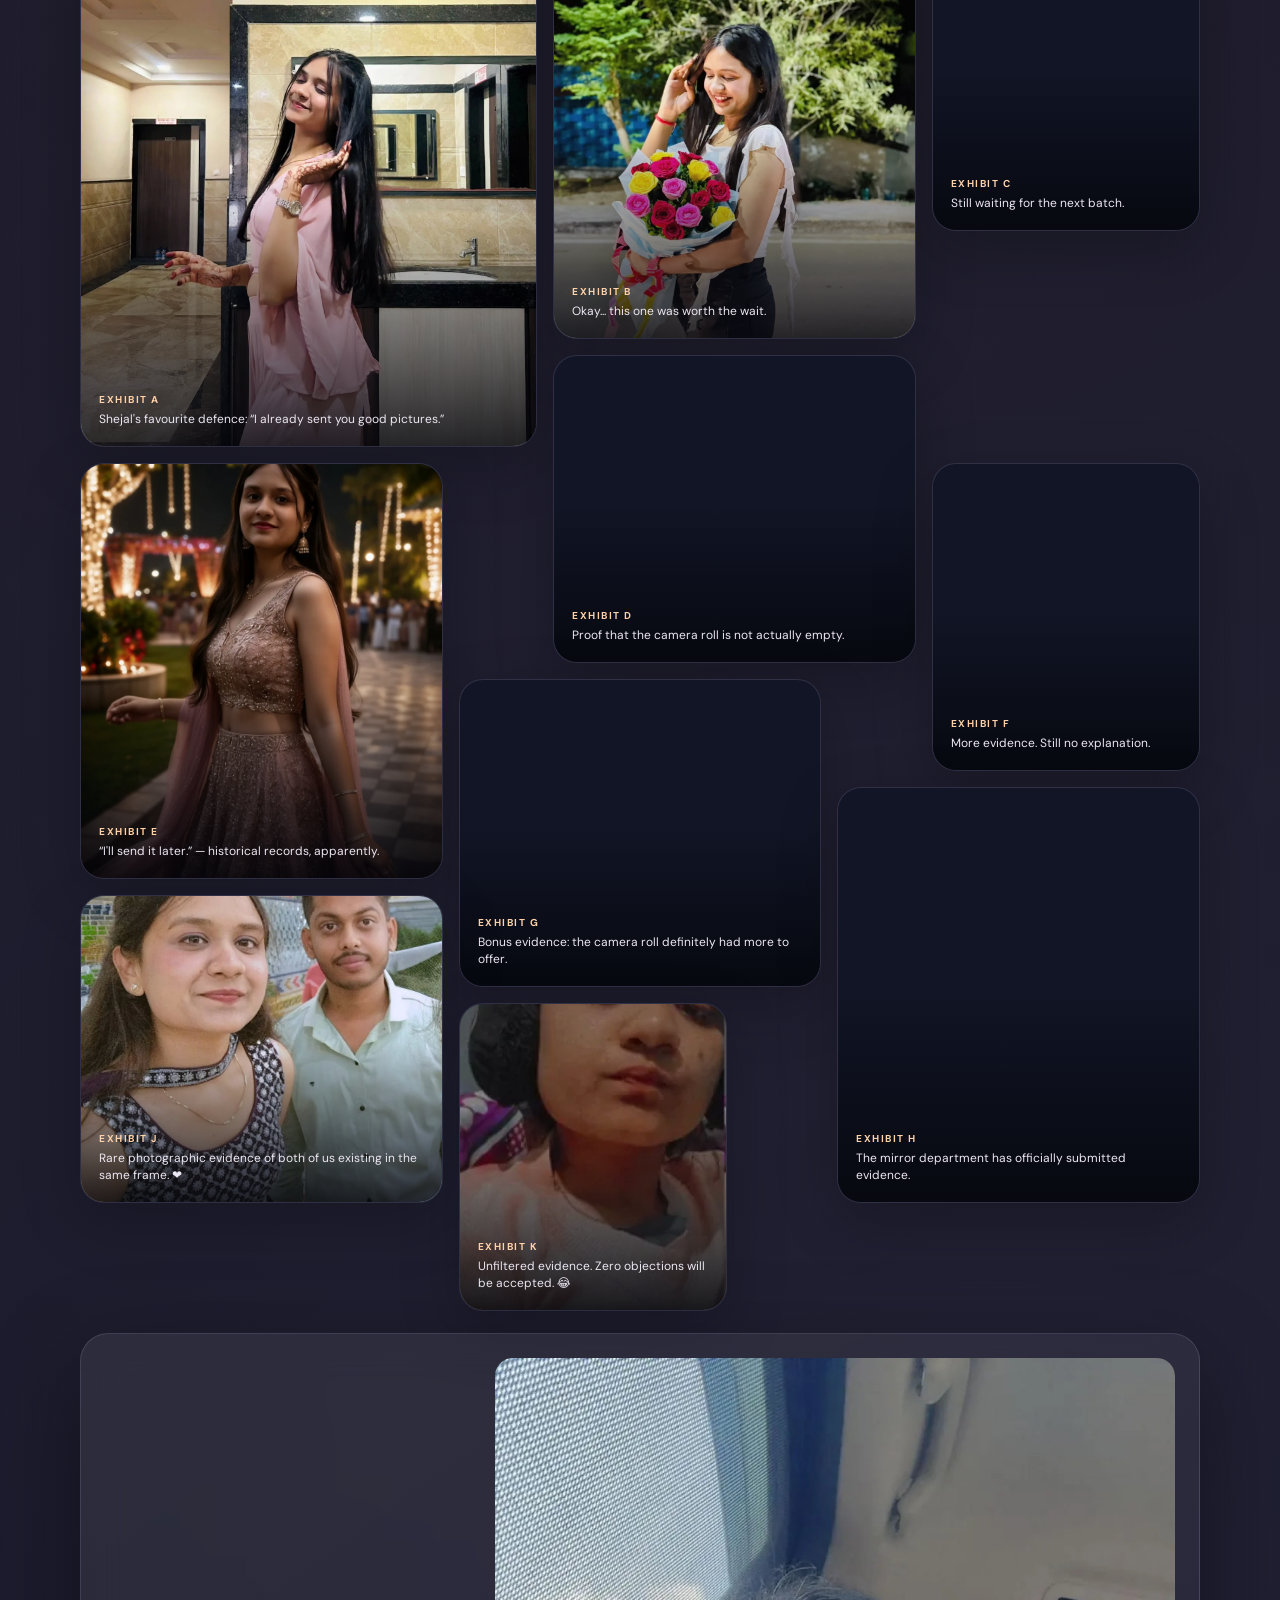
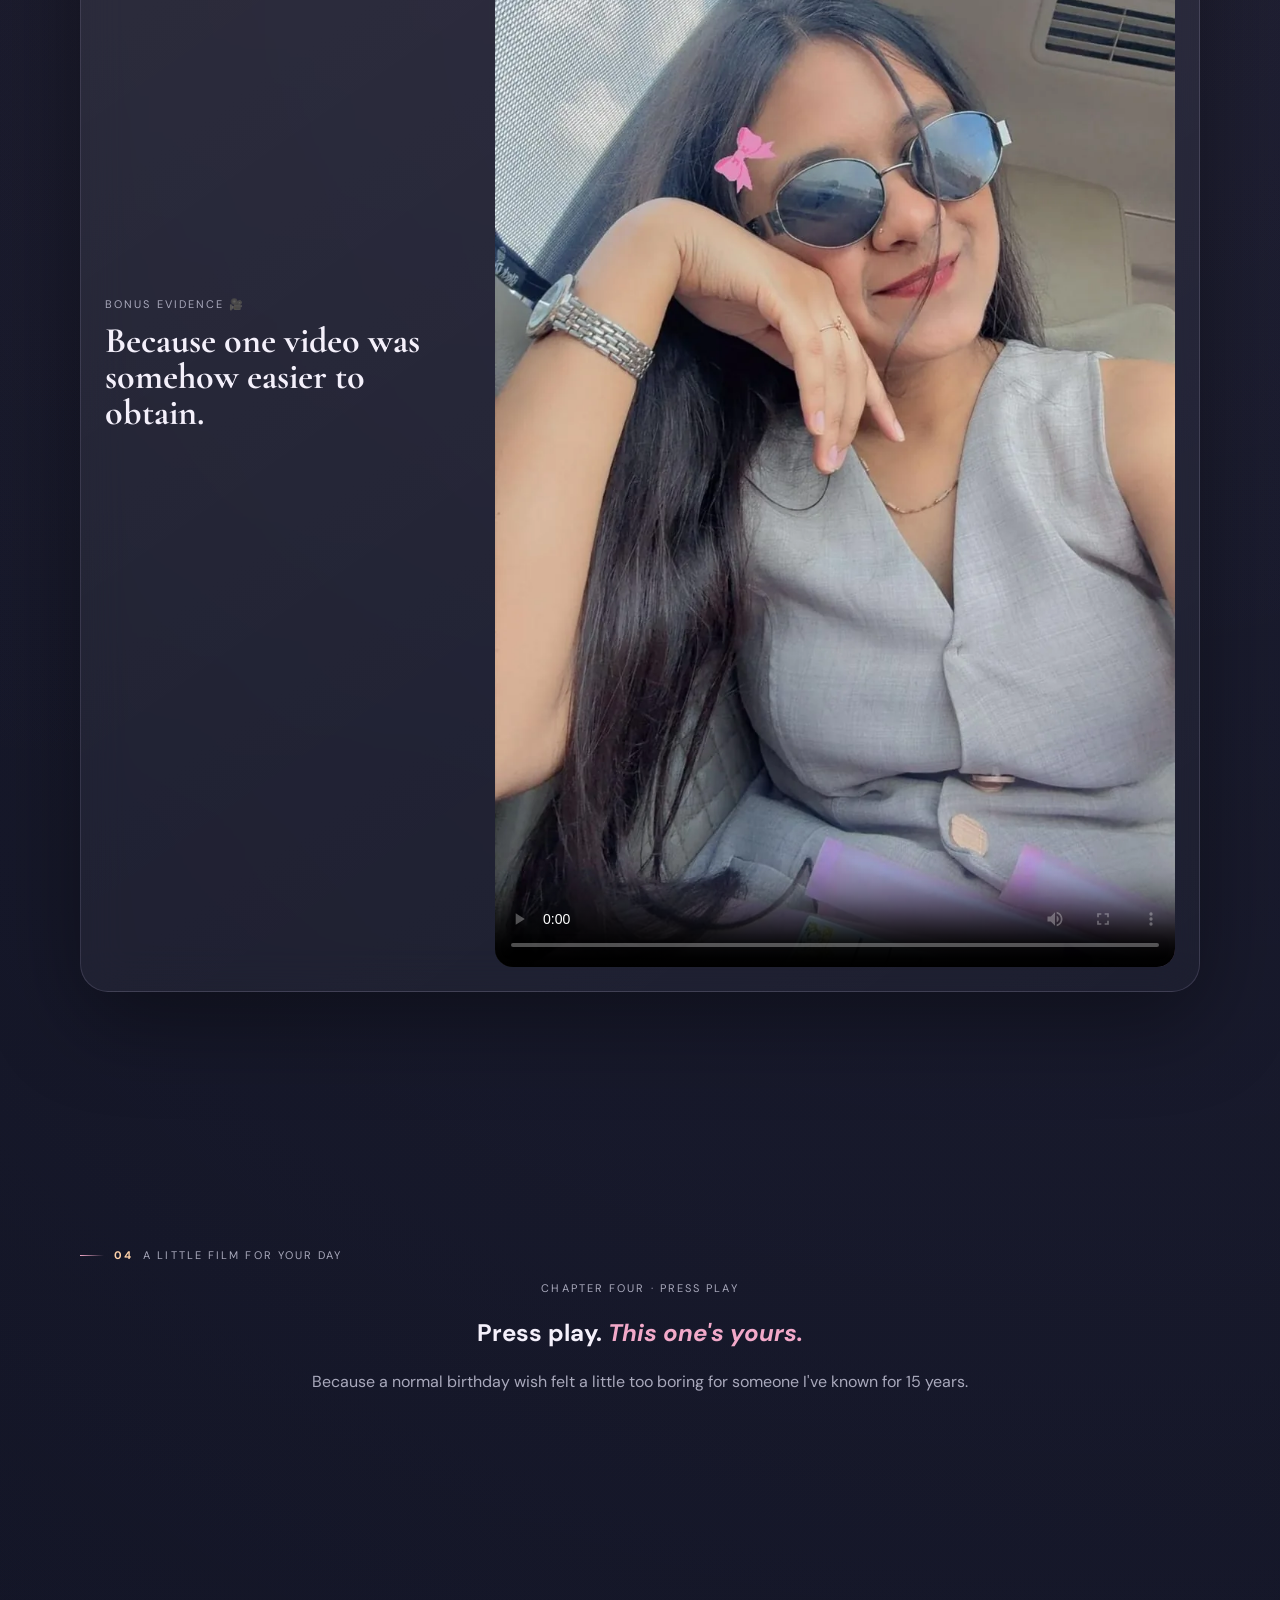
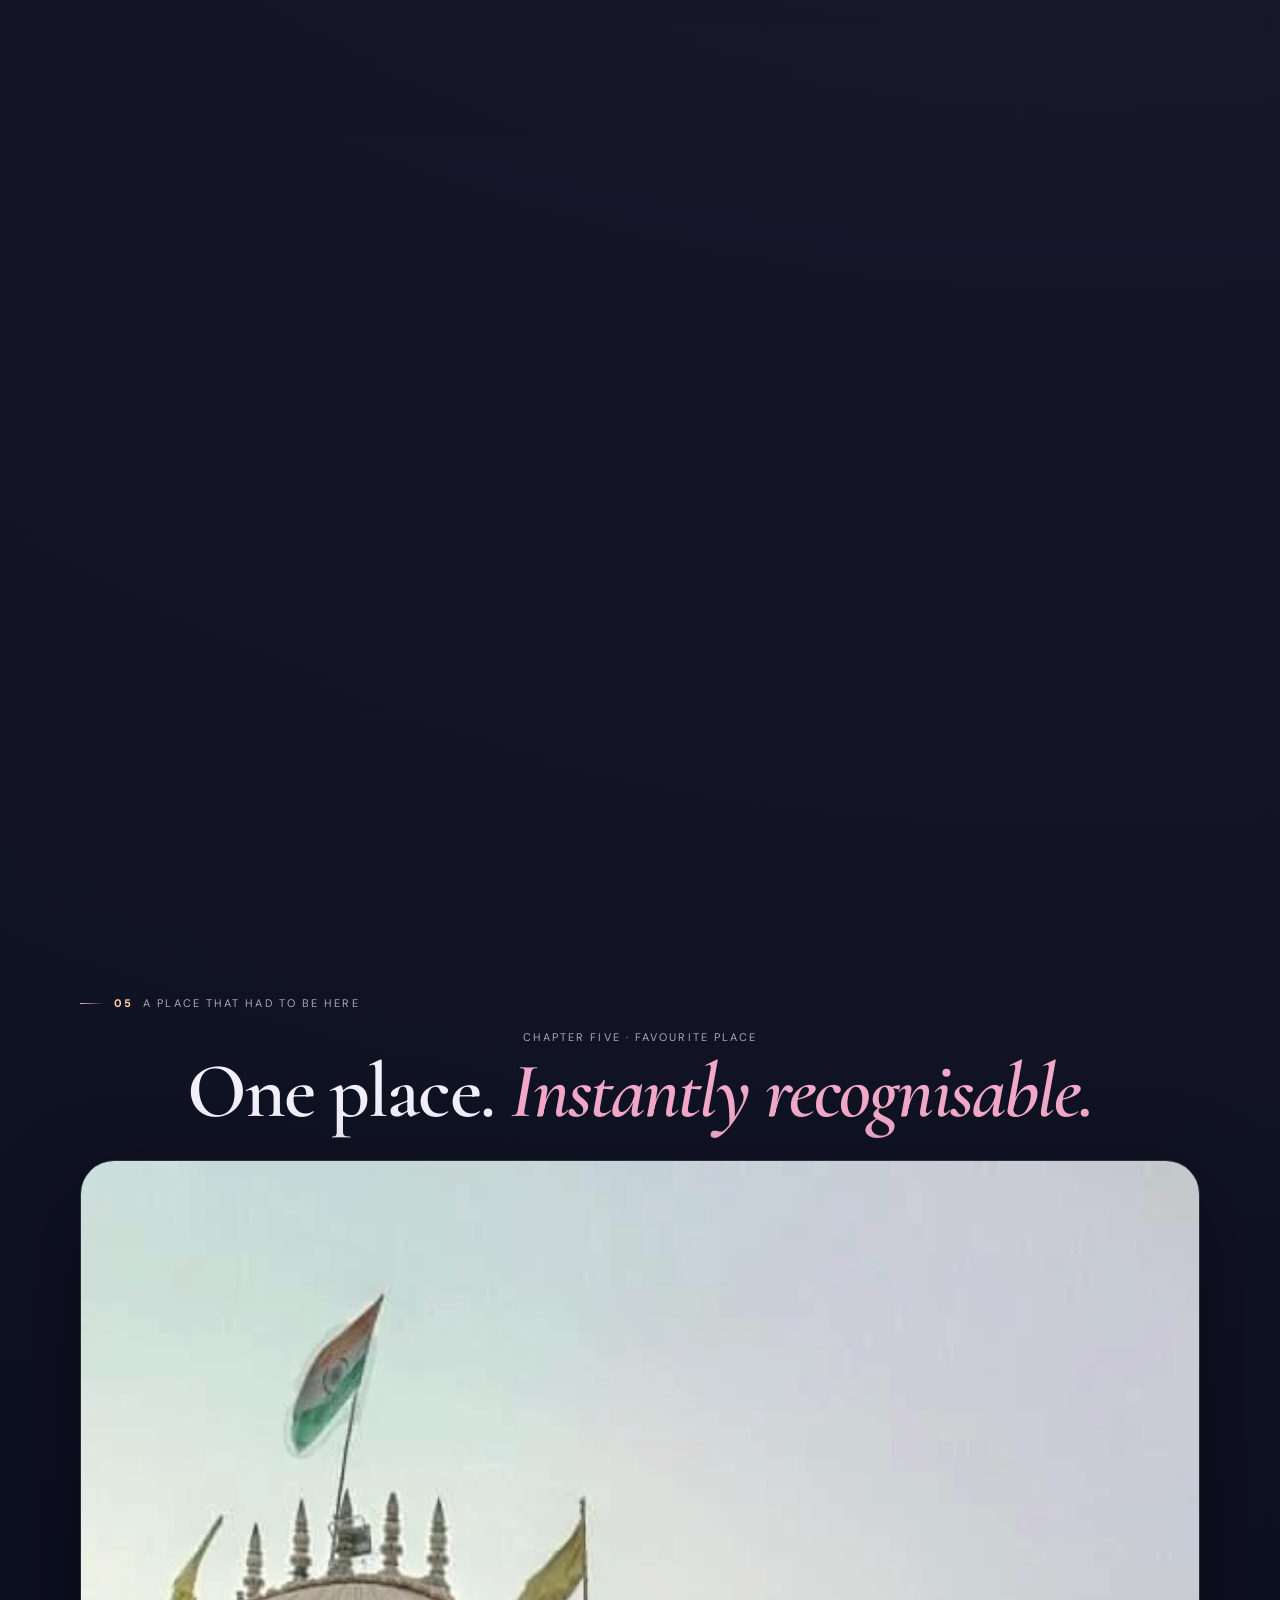
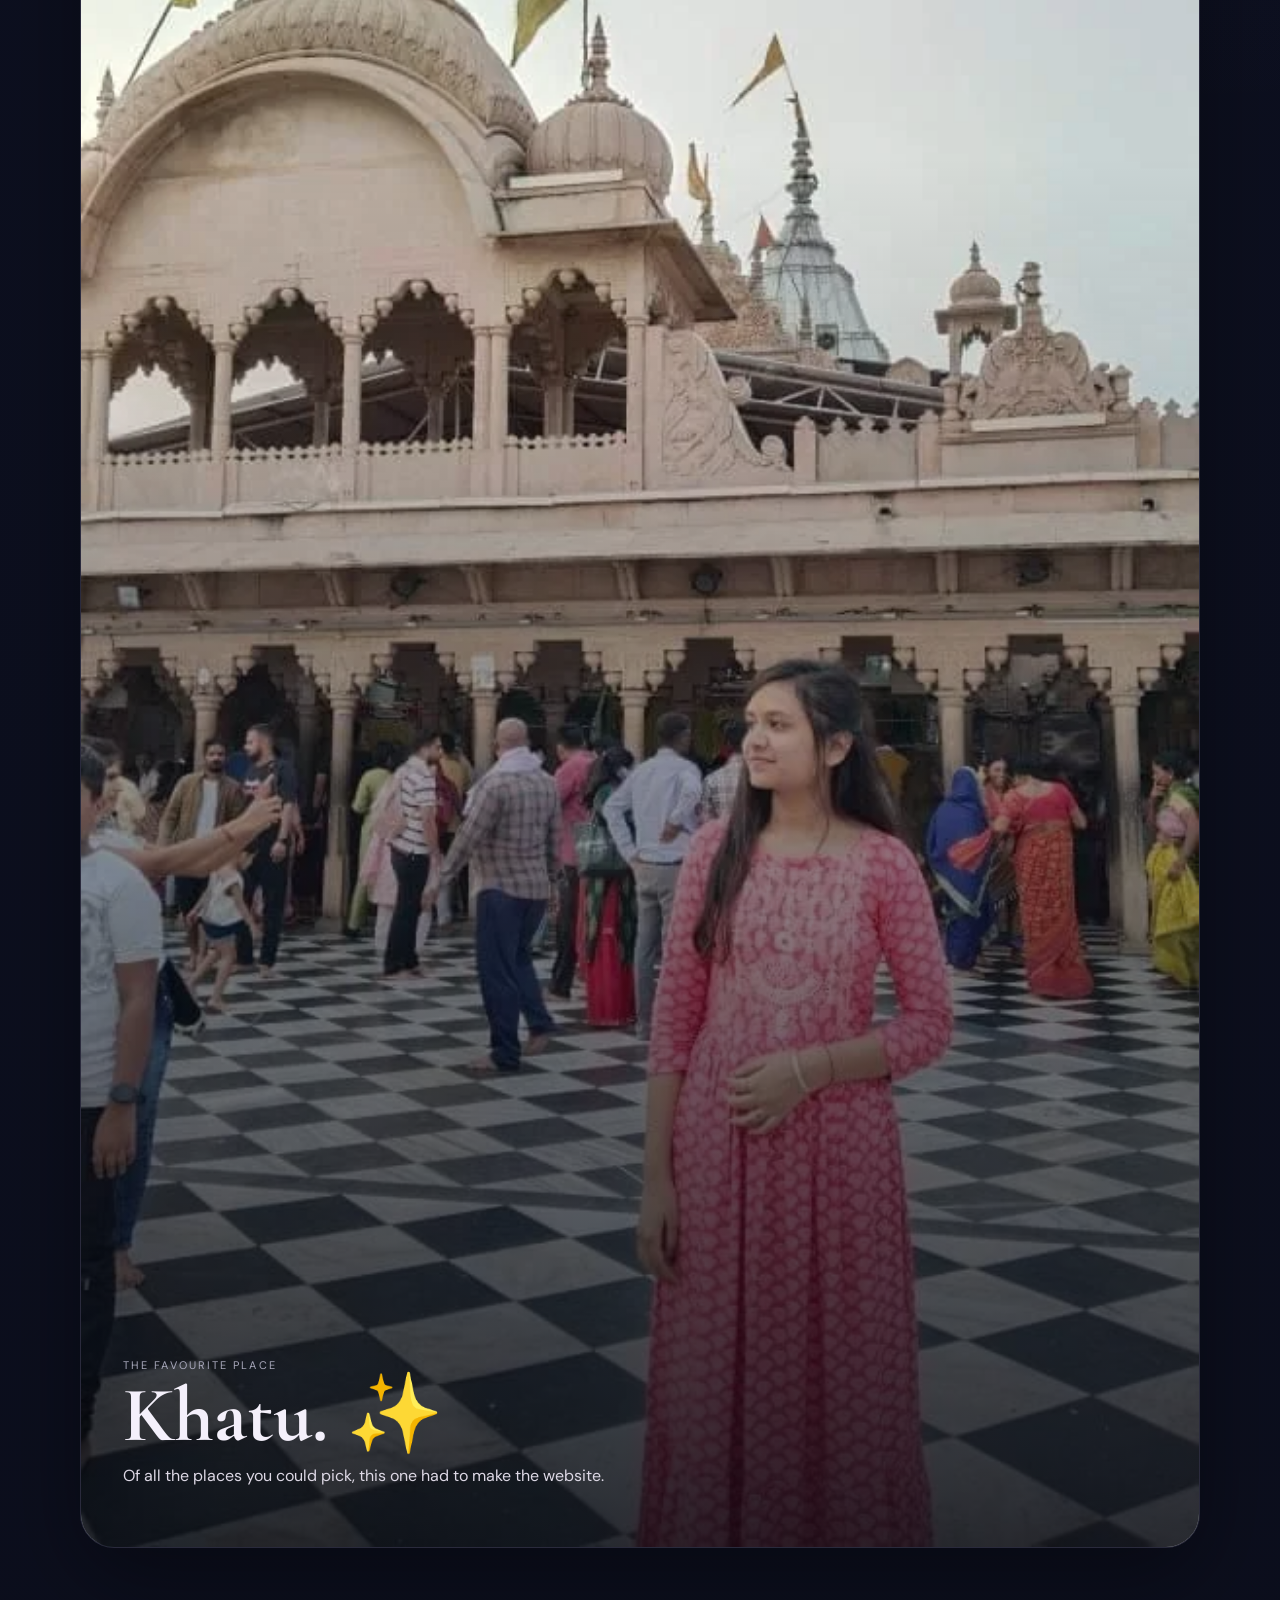
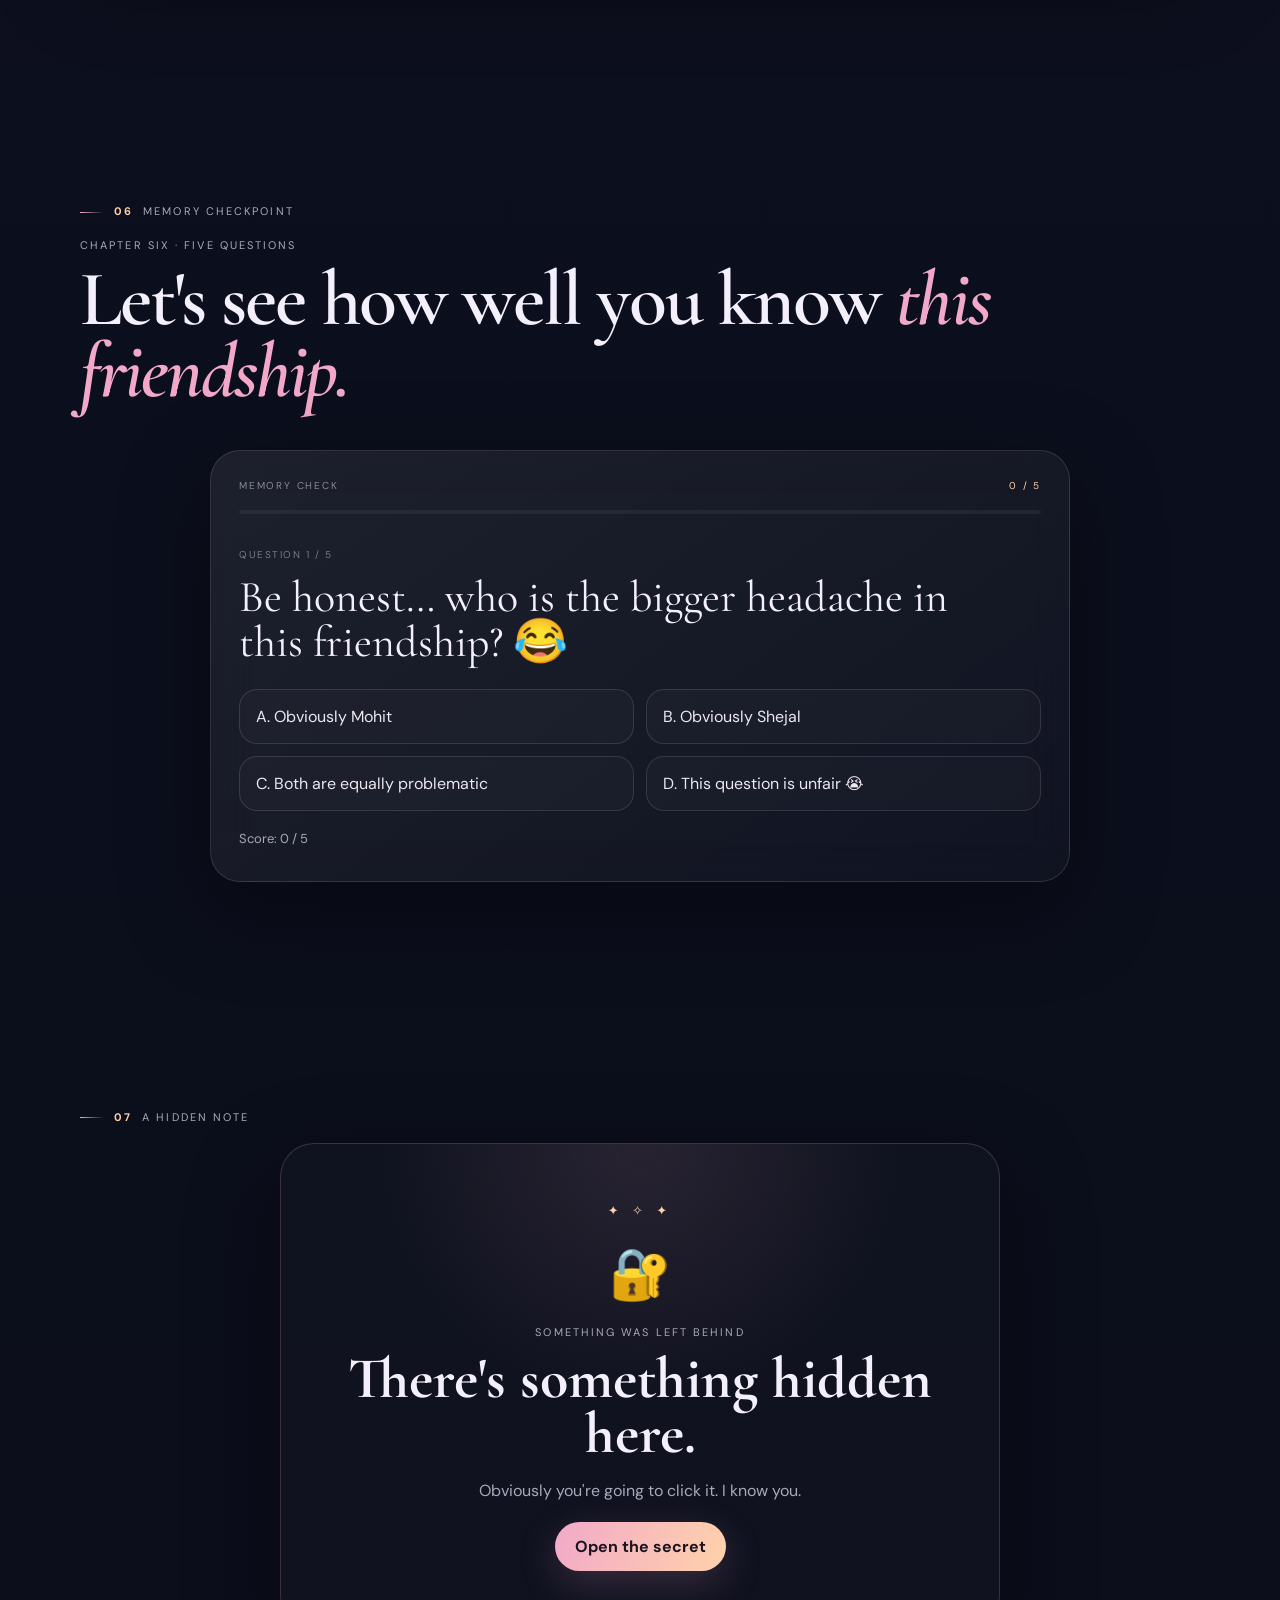
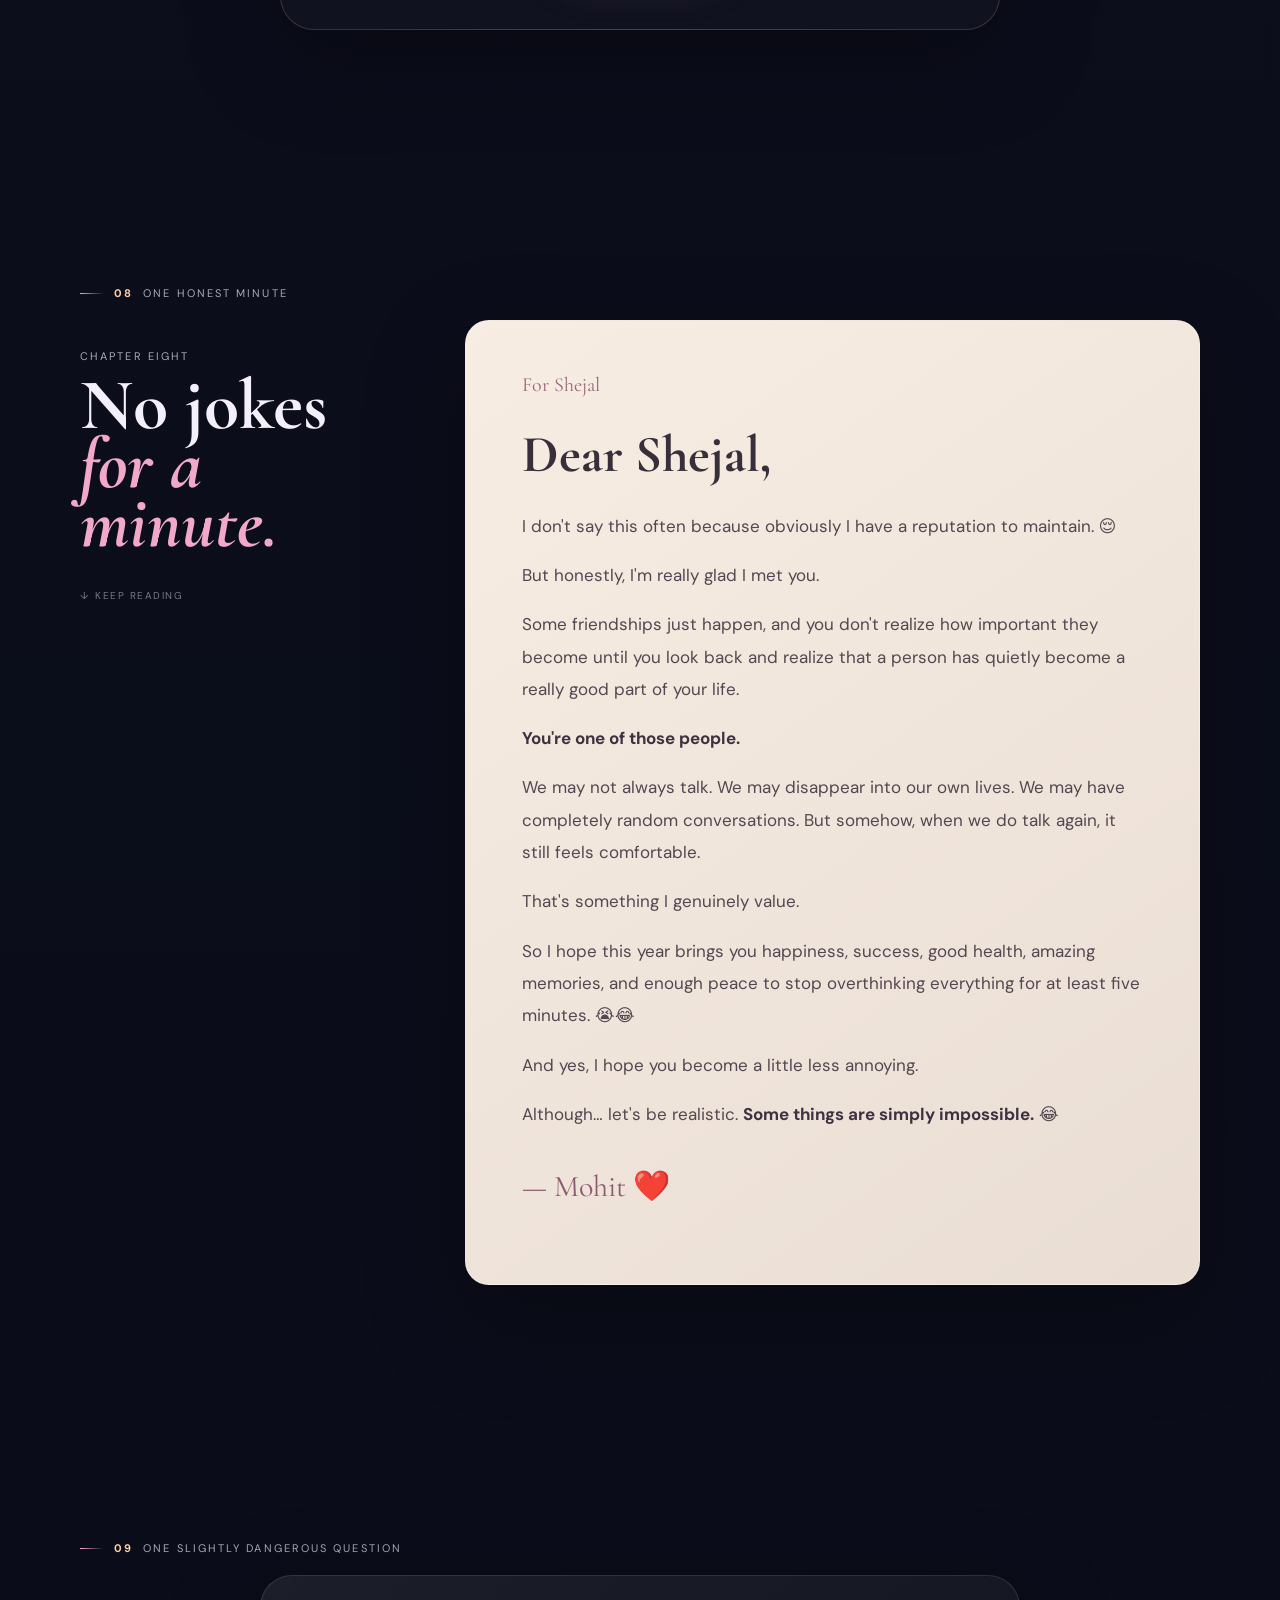
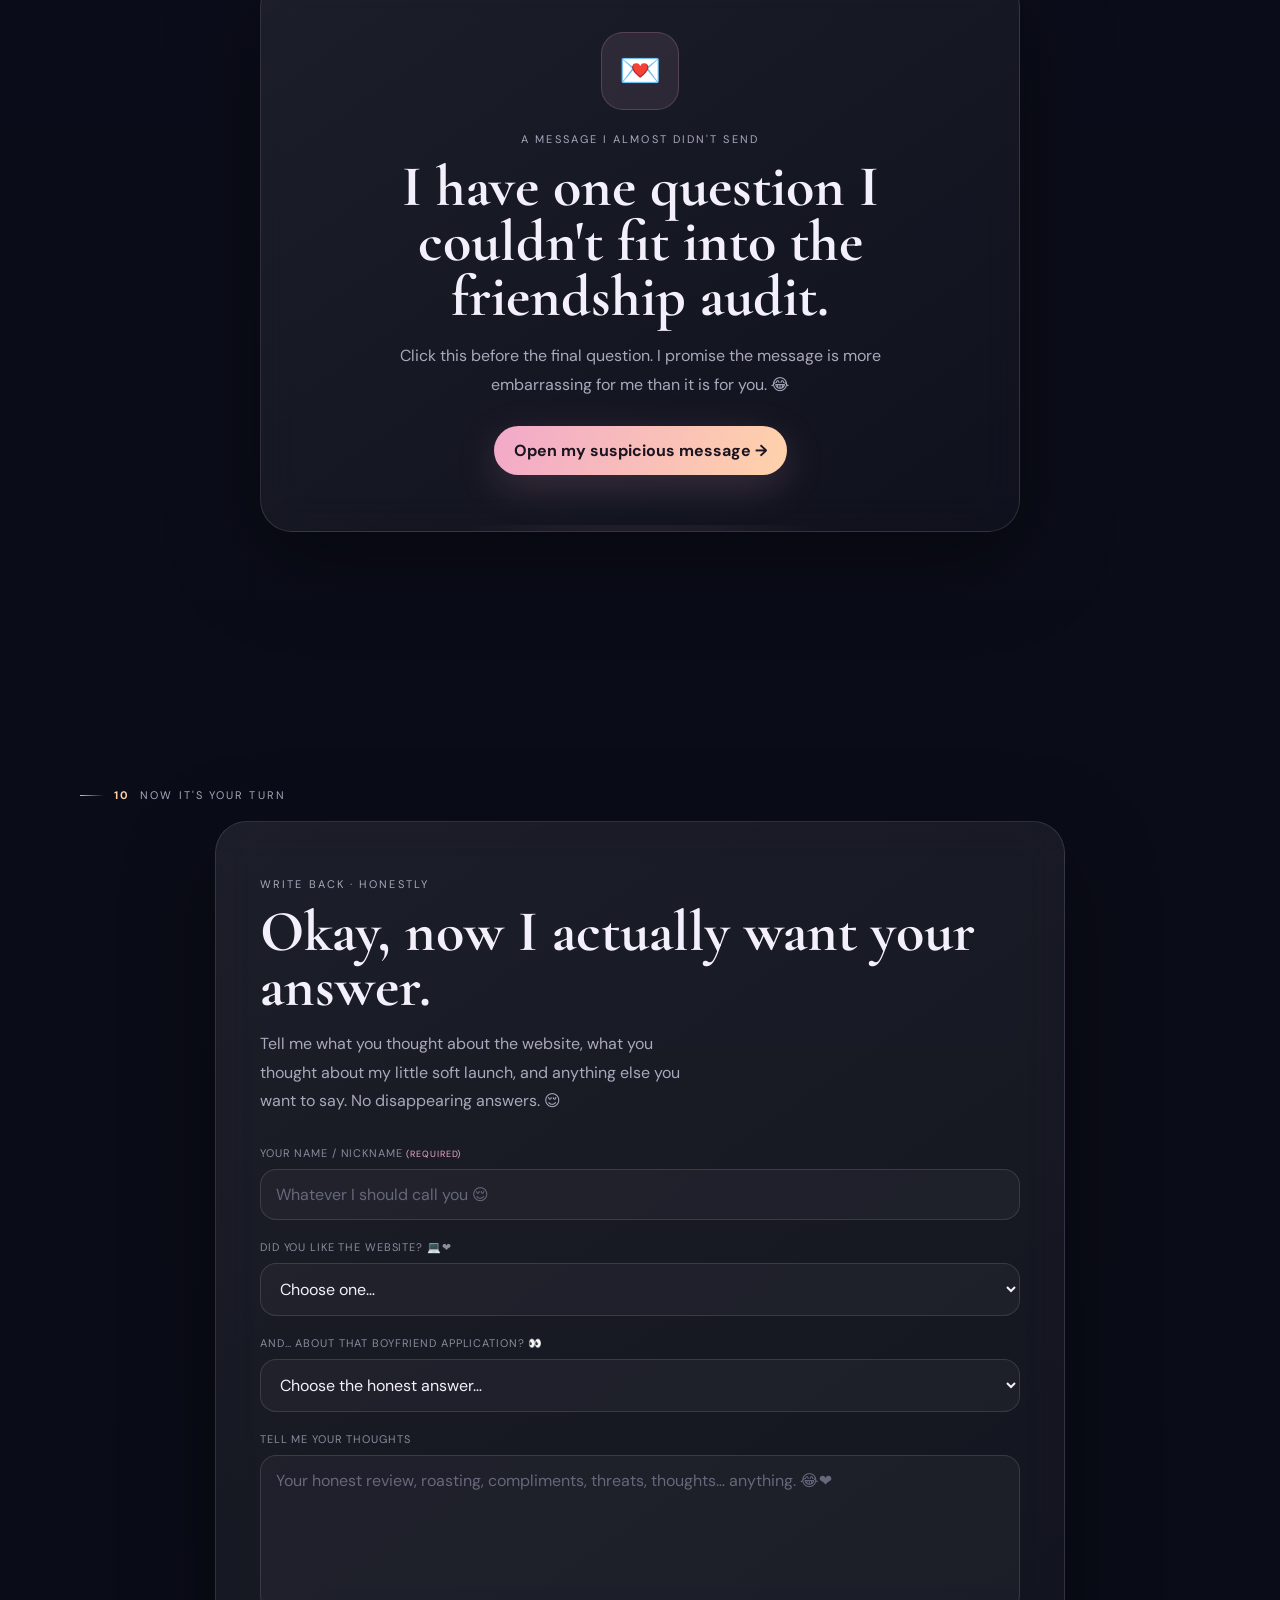
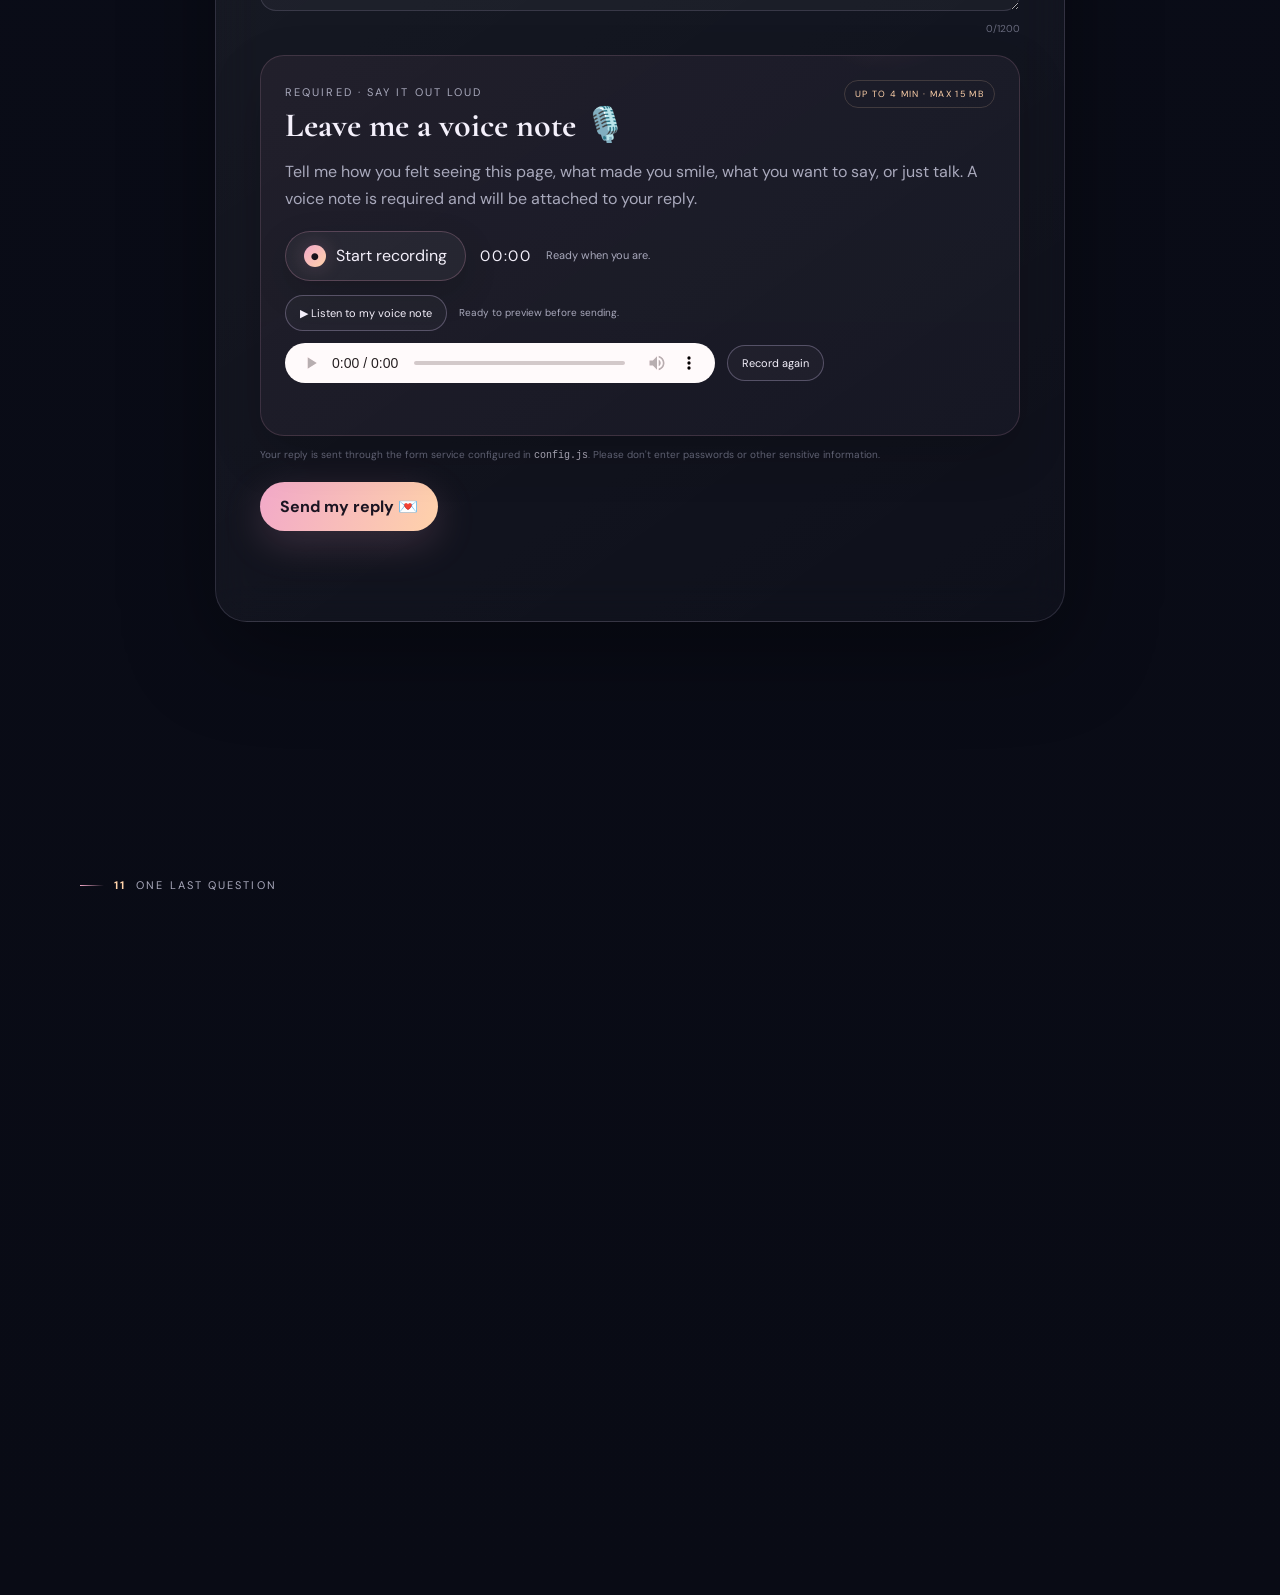
==== commit 1fb2c799: "." ====
--- a/index.html
+++ b/index.html
@@ -4,30 +4,12 @@
   <meta charset="UTF-8">
   <meta name="viewport" content="width=device-width, initial-scale=1.0, viewport-fit=cover">
   <meta name="theme-color" content="#0b0d17">
-  <meta name="description" content="A little birthday journey made for Shejal — memories, photos, a few questions, and one final surprise.">
-  <meta name="robots" content="noindex, nofollow, noarchive">
-  <meta name="referrer" content="strict-origin-when-cross-origin">
-  <link rel="canonical" href="https://pcmohit.github.io/shejal-birthday/">
-
-  <!-- Social / share preview -->
-  <meta property="og:type" content="website">
-  <meta property="og:title" content="For Shejal — 22 ✨">
-  <meta property="og:description" content="A little birthday journey made for you. ❤️">
-  <meta property="og:url" content="https://pcmohit.github.io/shejal-birthday/">
-  <meta property="og:image" content="https://pcmohit.github.io/shejal-birthday/assets/social-preview.jpg">
-  <meta property="og:image:alt" content="A birthday surprise made for Shejal">
-  <meta property="og:image:type" content="image/jpeg">
-  <meta property="og:image:width" content="1200">
-  <meta property="og:image:height" content="630">
-  <meta name="twitter:card" content="summary_large_image">
-  <meta name="twitter:title" content="For Shejal — 22 ✨">
-  <meta name="twitter:description" content="A little birthday journey made for you. ❤️">
-  <meta name="twitter:image" content="https://pcmohit.github.io/shejal-birthday/assets/social-preview.jpg">
+  <meta name="description" content="A little birthday surprise for Shejal, made by Mohit.">
   <title>For Shejal — 22 ✨</title>
   <link rel="preconnect" href="https://fonts.googleapis.com">
   <link rel="preconnect" href="https://fonts.gstatic.com" crossorigin>
   <link href="https://fonts.googleapis.com/css2?family=Cormorant+Garamond:wght@500;600;700&family=DM+Sans:wght@400;500;600;700&display=swap" rel="stylesheet">
-  <link rel="stylesheet" href="style.css?v=20260927-final-polish-v3">
+  <link rel="stylesheet" href="style.css?v=20260927-voice-submit-fix-v3">
   <link rel="icon" href="assets/photo-11.webp" type="image/webp">
 </head>
 <body>
@@ -41,24 +23,24 @@
 
   <div class="journey-bar" aria-label="Birthday journey navigation">
     <div class="journey-brand">SHEJAL <span>·</span> 22</div>
-    <nav class="journey-dots" aria-label="Birthday journey chapters">
+    <nav class="journey-dots" aria-label="Chapters">
       <button data-journey="home" aria-label="Opening" aria-current="true"></button>
-      <button data-journey="intro" aria-label="Chapter 1 — The person behind the memories"></button>
-      <button data-journey="story" aria-label="Chapter 2 — Fifteen years"></button>
-      <button data-journey="photos" aria-label="Chapter 3 — Photo memories"></button>
-      <button data-journey="birthday-edit" aria-label="Chapter 4 — Birthday film"></button>
-      <button data-journey="place" aria-label="Chapter 5 — Khatu"></button>
-      <button data-journey="quiz" aria-label="Chapter 6 — Memory check"></button>
-      <button data-journey="secret" aria-label="Chapter 7 — Hidden note"></button>
-      <button data-journey="letter" aria-label="Chapter 8 — A letter"></button>
-      <button data-journey="soft-launch" aria-label="Chapter 9 — One question"></button>
-      <button data-journey="reply" aria-label="Chapter 10 — Your reply"></button>
-      <button data-journey="finale" aria-label="Chapter 11 — Final question"></button>
+      <button data-journey="intro" aria-label="Chapter 1"></button>
+      <button data-journey="story" aria-label="Chapter 2"></button>
+      <button data-journey="photos" aria-label="Chapter 3"></button>
+      <button data-journey="birthday-edit" aria-label="Chapter 4"></button>
+      <button data-journey="place" aria-label="Chapter 5"></button>
+      <button data-journey="quiz" aria-label="Chapter 6"></button>
+      <button data-journey="secret" aria-label="Chapter 7"></button>
+      <button data-journey="letter" aria-label="Chapter 8"></button>
+      <button data-journey="soft-launch" aria-label="Chapter 9"></button>
+      <button data-journey="reply" aria-label="Chapter 10"></button>
+      <button data-journey="finale" aria-label="Final question"></button>
     </nav>
-    <div class="journey-counter"><span class="journey-counter-word">CHAPTER</span> <span id="journeyCount">01</span> <span aria-hidden="true">·</span> 12</div>
+    <div class="journey-counter"><span id="journeyCount">01</span> / 12</div>
   </div>
 
-  <div id="lightbox" class="lightbox" aria-hidden="true" role="dialog" aria-modal="true" aria-labelledby="lightboxTitle" aria-describedby="lightboxText">
+  <div id="lightbox" class="lightbox" aria-hidden="true">
     <button id="lightboxClose" class="lightbox-close" aria-label="Close image">×</button>
     <button id="lightboxPrev" class="lightbox-nav lightbox-prev" aria-label="Previous image">‹</button>
     <div class="lightbox-inner">
@@ -66,7 +48,7 @@
       <div class="lightbox-caption">
         <div class="lightbox-caption-top">
           <span id="lightboxIndex" class="lightbox-index"></span>
-          <span class="lightbox-viewhint">MEMORY VIEWER · SWIPE OR USE ARROWS</span>
+          <span class="lightbox-viewhint">MEMORY VIEWER · TAP OUTSIDE TO CLOSE</span>
         </div>
         <h3 id="lightboxTitle"></h3>
         <p id="lightboxText"></p>
@@ -79,7 +61,7 @@
     <div class="soft-modal-backdrop" data-soft-close></div>
     <div class="soft-modal-card" role="dialog" aria-modal="true" aria-labelledby="softLaunchTitle">
       <button id="softLaunchClose" class="soft-modal-close" type="button" aria-label="Close message">×</button>
-      <p class="tiny">A PRIVATE NOTE · DO NOT PANIC 😌</p>
+      <p class="tiny">PRIVATE MESSAGE · DO NOT PANIC 😌</p>
       <h2 id="softLaunchTitle">Okay… I have a slightly suspicious question. 💌</h2>
       <div class="soft-chat">
         <div class="soft-bubble me">After 15 years of friendship, I think I should finally ask something properly.</div>
@@ -87,7 +69,7 @@
         <div class="soft-bubble me">So… would you consider a small friendship upgrade?</div>
         <div class="soft-bubble me highlight">May I apply for the position of your boyfriend? 😂❤️</div>
       </div>
-      <p class="soft-note">No pressure. Although the NO button may have developed commitment issues. 😂</p>
+      <p class="soft-note">No pressure, no disappearing NO button, no awkward interview round. Just a very serious application from a very unserious person. 😭</p>
       <div class="soft-modal-actions">
         <button class="primary-btn" id="softReplyYes" type="button">I have an answer 💌</button>
         <button class="ghost-btn" id="softReplyLater" type="button">I need processing time 😂</button>
@@ -127,15 +109,15 @@
       <div class="glass card intro-card" data-reveal>
         <div class="profile-stamp"><span>22</span><small>YEARS</small></div>
         <div class="intro-copy">
-          <p class="tiny">A LITTLE ABOUT YOU</p>
-          <h3>Meet <em>Shejal Agrawal</em></h3>
+          <p class="tiny">CONFIDENTIAL — BUT MAKE IT CUTE</p>
+          <h3>Subject: <em>Shejal Agrawal</em></h3>
           <div class="facts">
             <div><span>Known for</span><strong>15 years</strong></div>
             <div><span>Current age</span><strong>22 🎂</strong></div>
-            <div><span>Signature move</span><strong>I'll send pictures later.</strong></div>
+            <div><span>Known weakness</span><strong>I'll send pictures later.</strong></div>
             <div><span>Favourite place</span><strong>Khatu, Rajasthan</strong></div>
           </div>
-          <p class="note">Current situation: still trying to schedule one meeting with you. Results remain hilariously inconclusive. 👀</p>
+          <p class="note">Investigation status: still trying to schedule one meeting with the subject. Results remain inconclusive. 👀</p>
           <button class="text-btn" data-scroll="#story">Okay, show me the story →</button>
         </div>
       </div>
@@ -146,7 +128,7 @@
       <div class="section-label"><span>02</span> FIFTEEN YEARS, SOMEHOW</div>
       <div class="story-layout">
         <div class="story-intro">
-          <p class="tiny">CHAPTER TWO · HOW WE STAYED FRIENDS</p>
+          <p class="tiny">CHAPTER TWO · THE DISTANCE TEST</p>
           <h2>Different places.<br><em>Same friendship.</em></h2>
           <div class="story-number">15<span>years</span></div>
         </div>
@@ -163,33 +145,33 @@
     </section>
 
     <section class="section chapter photo-section" id="photos" data-chapter="03">
-      <div class="section-label"><span>03</span> A FEW MEMORIES I HAD TO EARN <span class="tap-note">· tap any photo</span></div>
+      <div class="section-label"><span>03</span> THE GALLERY I HAD TO EARN <span class="tap-note">· tap any photo</span></div>
       <div class="chapter-head split-head">
         <div>
-          <p class="tiny">CHAPTER THREE · MEMORY DROP</p>
+          <p class="tiny">CHAPTER THREE · PHOTO DUMP</p>
           <h2>A gallery I had to <em>beg</em> for. 😂</h2>
         </div>
-        <p class="section-intro">Because apparently getting Shejal's pictures requires repeated reminders and a small miracle.</p>
+        <p class="section-intro">Because apparently getting Shejal's pictures requires repeated applications, reminders, and a miracle.</p>
       </div>
 
       <div class="photo-reel" id="photoGallery">
         <figure class="photo-card tall" data-reveal>
-          <img src="assets/photo-06.webp" alt="Shejal smiling" loading="eager" fetchpriority="high" decoding="async" data-caption="Shejal's favourite line: I already sent you good pictures.">
-          <figcaption><b>Memory 01</b><span>Shejal's favourite line: “I already sent you good pictures.”</span></figcaption>
+          <img src="assets/photo-06.webp" alt="Shejal smiling" loading="eager" fetchpriority="high" decoding="async" data-caption="Shejal's favourite defence: I already sent you good pictures.">
+          <figcaption><b>Exhibit A</b><span>Shejal's favourite defence: “I already sent you good pictures.”</span></figcaption>
         </figure>
-        <figure class="photo-card" data-reveal><img src="assets/photo-05.webp" alt="Shejal dressed up" loading="lazy" decoding="async" data-caption="Okay... this one was worth the wait."><figcaption><b>Memory 02</b><span>Okay... this one was worth the wait.</span></figcaption></figure>
-        <figure class="photo-card" data-reveal><img src="assets/photo-04.webp" alt="Shejal at an event" loading="lazy" decoding="async" data-caption="Still waiting for the next batch."><figcaption><b>Memory 03</b><span>Still waiting for the next batch.</span></figcaption></figure>
-        <figure class="photo-card" data-reveal><img src="assets/photo-03.webp" alt="Shejal" loading="lazy" decoding="async" data-caption="Proof that the camera roll is not actually empty."><figcaption><b>Memory 04</b><span>Proof that the camera roll is not actually empty.</span></figcaption></figure>
-        <figure class="photo-card" data-reveal><img src="assets/photo-02.webp" alt="Shejal" loading="lazy" decoding="async" data-caption="I'll send it later. — historical records, apparently."><figcaption><b>Memory 05</b><span>“I'll send it later.” — this one apparently took forever.</span></figcaption></figure>
-        <figure class="photo-card" data-reveal><img src="assets/photo-07.webp" alt="Shejal" loading="lazy" decoding="async" data-caption="More pictures. Still no explanation."><figcaption><b>Memory 06</b><span>More pictures. Still no explanation.</span></figcaption></figure>
-        <figure class="photo-card" data-reveal><img src="assets/photo-08.webp" alt="Shejal smiling in a black and silver outfit" loading="lazy" decoding="async" data-caption="Bonus memory: the camera roll definitely had more to offer."><figcaption><b>Memory 07</b><span>Bonus memory: the camera roll definitely had more to offer.</span></figcaption></figure>
-        <figure class="photo-card" data-reveal><img src="assets/photo-09.webp" alt="Shejal taking a mirror selfie" loading="lazy" decoding="async" data-caption="The mirror roll has officially delivered again."><figcaption><b>Memory 08</b><span>The mirror roll has officially delivered again.</span></figcaption></figure>
-        <figure class="photo-card" data-reveal><img src="assets/together.webp" alt="A photo of Shejal and Mohit together" loading="lazy" decoding="async" data-caption="Rare photographic proof of both of us existing in the same frame. ❤️"><figcaption><b>Memory 09</b><span>Rare photographic proof of both of us existing in the same frame. ❤️</span></figcaption></figure>
-        <figure class="photo-card" data-reveal><img src="assets/funny.webp" alt="Shejal at home" loading="lazy" decoding="async" data-caption="Unfiltered memory. Zero objections will be accepted. 😂"><figcaption><b>Memory 10</b><span>Unfiltered memory. Zero objections will be accepted. 😂</span></figcaption></figure>
+        <figure class="photo-card" data-reveal><img src="assets/photo-05.webp" alt="Shejal dressed up" loading="lazy" decoding="async" data-caption="Okay... this one was worth the wait."><figcaption><b>Exhibit B</b><span>Okay... this one was worth the wait.</span></figcaption></figure>
+        <figure class="photo-card" data-reveal><img src="assets/photo-04.webp" alt="Shejal at an event" loading="lazy" decoding="async" data-caption="Still waiting for the next batch."><figcaption><b>Exhibit C</b><span>Still waiting for the next batch.</span></figcaption></figure>
+        <figure class="photo-card" data-reveal><img src="assets/photo-03.webp" alt="Shejal" loading="lazy" decoding="async" data-caption="Proof that the camera roll is not actually empty."><figcaption><b>Exhibit D</b><span>Proof that the camera roll is not actually empty.</span></figcaption></figure>
+        <figure class="photo-card" data-reveal><img src="assets/photo-02.webp" alt="Shejal" loading="lazy" decoding="async" data-caption="I'll send it later. — historical records, apparently."><figcaption><b>Exhibit E</b><span>“I'll send it later.” — historical records, apparently.</span></figcaption></figure>
+        <figure class="photo-card" data-reveal><img src="assets/photo-07.webp" alt="Shejal" loading="lazy" decoding="async" data-caption="More evidence. Still no explanation."><figcaption><b>Exhibit F</b><span>More evidence. Still no explanation.</span></figcaption></figure>
+        <figure class="photo-card" data-reveal><img src="assets/photo-08.webp" alt="Shejal smiling in a black and silver outfit" loading="lazy" decoding="async" data-caption="Bonus evidence: the camera roll definitely had more to offer."><figcaption><b>Exhibit G</b><span>Bonus evidence: the camera roll definitely had more to offer.</span></figcaption></figure>
+        <figure class="photo-card" data-reveal><img src="assets/photo-09.webp" alt="Shejal taking a mirror selfie" loading="lazy" decoding="async" data-caption="The mirror department has officially submitted evidence."><figcaption><b>Exhibit H</b><span>The mirror department has officially submitted evidence.</span></figcaption></figure>
+        <figure class="photo-card" data-reveal><img src="assets/together.webp" alt="A photo of Shejal and Mohit together" loading="lazy" decoding="async" data-caption="Rare photographic evidence of both of us existing in the same frame. ❤️"><figcaption><b>Exhibit J</b><span>Rare photographic evidence of both of us existing in the same frame. ❤️</span></figcaption></figure>
+        <figure class="photo-card" data-reveal><img src="assets/funny.webp" alt="Shejal at home" loading="lazy" decoding="async" data-caption="Unfiltered evidence. Zero objections will be accepted. 😂"><figcaption><b>Exhibit K</b><span>Unfiltered evidence. Zero objections will be accepted. 😂</span></figcaption></figure>
       </div>
 
       <div class="video-card glass" data-reveal>
-        <div><p class="tiny">BONUS MEMORY 🎥</p><h3>Because one video was somehow easier to obtain.</h3></div>
+        <div><p class="tiny">BONUS EVIDENCE 🎥</p><h3>Because one video was somehow easier to obtain.</h3></div>
         <video id="memoryVideo" controls playsinline preload="none" poster="assets/photo-11.webp" data-src="assets/shejal-video.mp4"><source data-src="assets/shejal-video.mp4" type="video/mp4"></video>
       </div>
     </section>
@@ -277,8 +259,8 @@
       <div class="soft-launch-card glass" data-reveal>
         <div class="soft-launch-icon">💌</div>
         <p class="tiny">A MESSAGE I ALMOST DIDN'T SEND</p>
-        <h2>I have one question I couldn't fit into this birthday journey.</h2>
-        <p>There is one message here. You should probably open it before the final question. 😂</p>
+        <h2>I have one question I couldn't fit into the friendship audit.</h2>
+        <p>Click this before the final question. I promise the message is more embarrassing for me than it is for you. 😂</p>
         <button class="primary-btn" id="openSoftLaunch" type="button">Open my suspicious message →</button>
       </div>
     </section>
@@ -290,10 +272,10 @@
         <h2>Okay, now I actually want your answer.</h2>
         <p class="section-intro">Tell me what you thought about the website, what you thought about my little soft launch, and anything else you want to say. No disappearing answers. 😌</p>
 
-        <form id="replyForm" class="reply-form" method="POST" target="replySubmitFrame" enctype="multipart/form-data" novalidate>
+        <form id="replyForm" class="reply-form" method="POST" target="_blank" enctype="multipart/form-data" novalidate>
           <div class="form-row"><label for="replyName">Your name / nickname <span>(required)</span></label><input id="replyName" name="name" type="text" maxlength="60" placeholder="Whatever I should call you 😌" required></div>
           <div class="form-row"><label for="webExperience">Did you like the website? 💻❤️</label><select id="webExperience" name="website_experience" required><option value="" selected disabled>Choose one…</option><option>Loved it ❤️</option><option>It was really sweet 🥹</option><option>Pretty good 😌</option><option>It needs work 😂</option><option>I have complaints. Lots of them. 😭</option></select></div>
-          <div class="form-row"><label for="softAnswer">And… about that boyfriend question? 👀</label><select id="softAnswer" name="soft_launch_response" required><option value="" selected disabled>Choose the honest answer…</option><option>Yes — let's give this a chance. ❤️</option><option>Maybe… let me think. 😭</option><option>I like the idea, but I need time. 😌</option><option>You're staying in the friend department. 😂</option><option>I would like to discuss this properly.</option></select></div>
+          <div class="form-row"><label for="softAnswer">And… about that boyfriend application? 👀</label><select id="softAnswer" name="soft_launch_response" required><option value="" selected disabled>Choose the honest answer…</option><option>Yes — application accepted. ❤️</option><option>Maybe… let me think. 😭</option><option>I like the idea, but I need time. 😌</option><option>You're staying in the friend department. 😂</option><option>I would like to discuss this properly.</option></select></div>
           <div class="form-row"><label for="extraMessage">Tell me your thoughts</label><textarea id="extraMessage" name="message" maxlength="1200" rows="6" placeholder="Your honest review, roasting, compliments, threats, thoughts… anything. 😂❤️"></textarea><div class="char-count"><span id="charCount">0</span>/1200</div></div>
           <div class="voice-note-field" id="voiceNoteField">
             <div class="voice-note-head">
@@ -327,15 +309,14 @@
           <input type="hidden" name="quiz_answers" id="quizAnswersHidden" value="">
           <input type="hidden" name="_subject" value="Shejal replied to the birthday surprise 💌">
           <input type="hidden" name="_template" value="table">
-          <input type="hidden" name="_next" value="https://pcmohit.github.io/shejal-birthday/thanks.html">
-          <input type="hidden" name="_url" value="https://pcmohit.github.io/shejal-birthday/">
+          <input type="hidden" name="_next" id="replyNextUrl" value="">
+          <input type="hidden" name="_url" id="replySourceUrl" value="">
           <input type="text" name="_honey" tabindex="-1" autocomplete="off" class="honeypot" aria-hidden="true">
           <div class="reply-consent">Your reply is sent through the form service configured in <code>config.js</code>. Please don't enter passwords or other sensitive information.</div>
           <button class="primary-btn reply-submit" id="replySubmit" type="submit">Send my reply 💌</button>
           <p id="replyStatus" class="reply-status" role="status" aria-live="polite"></p>
         </form>
       </div>
-      <iframe name="replySubmitFrame" id="replySubmitFrame" class="reply-iframe" title="Form submission target"></iframe>
     </section>
 
     <section class="section chapter finale" id="finale" data-chapter="11">
@@ -345,8 +326,8 @@
         <h2>Be honest...</h2>
         <p>Did you like your birthday surprise?</p>
         <div class="choice-area">
-          <button class="yes-btn" id="yesBtn" type="button">YES ❤️</button>
-          <button class="no-btn" id="noBtn" type="button">NO 😐</button>
+          <button class="yes-btn" id="yesBtn">YES ❤️</button>
+          <button class="no-btn" id="noBtn">NO 😐</button>
         </div>
         <p id="noText" class="no-text"></p>
       </div>
@@ -359,18 +340,15 @@
         <div class="cake">🎂</div>
         <p class="tiny">27 · 09 · 2004 → 2026</p>
         <h1>Happy Birthday,<br><span>Shejal!</span></h1>
-        <img src="assets/photo-11.webp" alt="Shejal" class="final-photo" loading="lazy" decoding="async" data-caption="The final memory. Happy Birthday, Shejal! ❤️">
+        <img src="assets/photo-11.webp" alt="Shejal" class="final-photo" loading="lazy" decoding="async" data-caption="The final exhibit. Happy Birthday, Shejal! ❤️">
         <p class="final-line">You're not just a friend for one chapter of my life. You're one of those rare people I hope somehow remains in every chapter that comes after it. ❤️</p>
         <p class="tiny">Now go enjoy your day before I start getting emotional again. 😂</p>
-        <div class="celebration-actions">
-          <button class="ghost-btn replay-btn" id="replayJourney" type="button">↺ Replay the whole journey</button>
-        </div>
         <div class="made">Made with ❤️ by Mohit.</div>
       </div>
     </section>
   </main>
 
   <script src="config.js"></script>
-  <script src="script.js?v=20260927-final-polish-v3"></script>
+  <script src="script.js?v=20260927-voice-submit-fix-v3"></script>
 </body>
 </html>
--- a/style.css
+++ b/style.css
@@ -76,36 +76,3 @@
 }
 .voice-preview-head{display:flex;align-items:center;gap:12px;flex-wrap:wrap;width:100%}.voice-play-btn{padding:10px 14px;font-size:11px}.voice-play-btn:disabled{opacity:.55;cursor:not-allowed}.voice-preview-head span{font-size:10px;color:var(--muted);line-height:1.5}
 @media (max-width:640px){.voice-preview-head{align-items:stretch}.voice-play-btn{width:100%}.voice-preview-head span{width:100%}}
-
-
-/* ===== FINAL POLISH ===== */
-/* Accessible keyboard focus without changing the visual identity. */
-:where(button,[role="button"],input,select,textarea,a):focus-visible{outline:2px solid var(--pink);outline-offset:3px}
-
-/* Mobile journey indicator: show the whole sequence instead of hiding later chapters. */
-@media (max-width:640px){
-  .journey-bar{grid-template-columns:auto minmax(96px,1fr) auto}
-  .journey-dots{gap:4px;min-width:0;overflow:hidden}
-  .journey-dots button{flex:0 0 5px;width:5px;height:5px}
-  .journey-dots button[aria-current=true]{flex-basis:17px;width:17px}
-  .journey-dots button:nth-child(n+7){display:block}
-  .journey-brand,.journey-counter{font-size:8px}
-}
-
-/* One calm, manual entry into the private note. */
-.soft-launch-card .primary-btn{position:relative;overflow:hidden}
-.soft-launch-card .primary-btn:after{content:"";position:absolute;inset:0;background:linear-gradient(100deg,transparent 20%,rgba(255,255,255,.22),transparent 78%);transform:translateX(-120%);animation:buttonSheen 4.8s ease-in-out infinite}
-@keyframes buttonSheen{55%,100%{transform:translateX(120%)}}
-
-/* Replay action at the end of the journey. */
-.celebration-actions{margin:20px 0 6px;display:flex;justify-content:center}
-.replay-btn{border-color:rgba(242,169,201,.32);background:rgba(255,255,255,.04)}
-.replay-btn:hover{transform:translateY(-2px);border-color:rgba(242,169,201,.48);background:rgba(242,169,201,.08)}
-@media (max-width:640px){.celebration-actions{margin-top:18px}.replay-btn{width:100%;justify-content:center}}
-
-@media (prefers-reduced-motion:reduce){.soft-launch-card .primary-btn:after{animation:none}}
-
-
-/* The final photo is the only part of the celebration screen that opens the memory viewer. */
-.celebration-content{cursor:default}
-.final-photo{cursor:zoom-in}
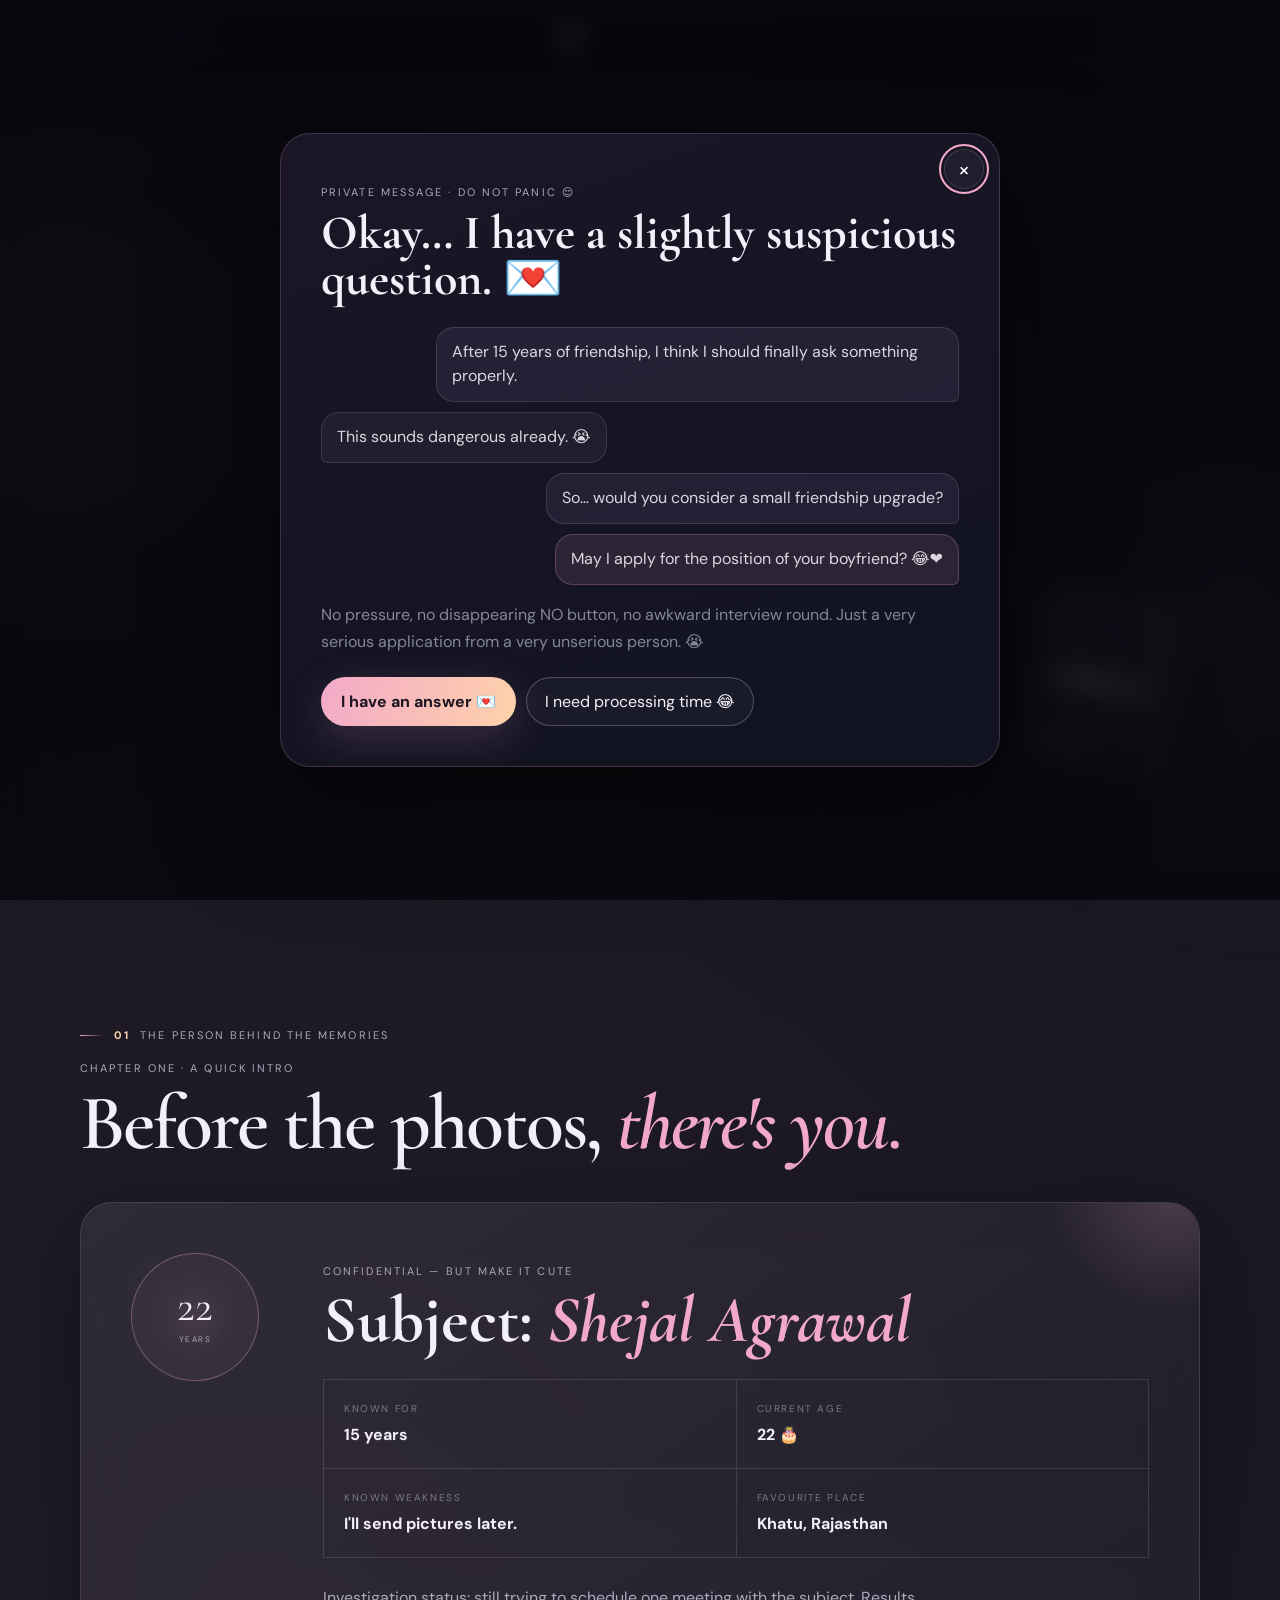
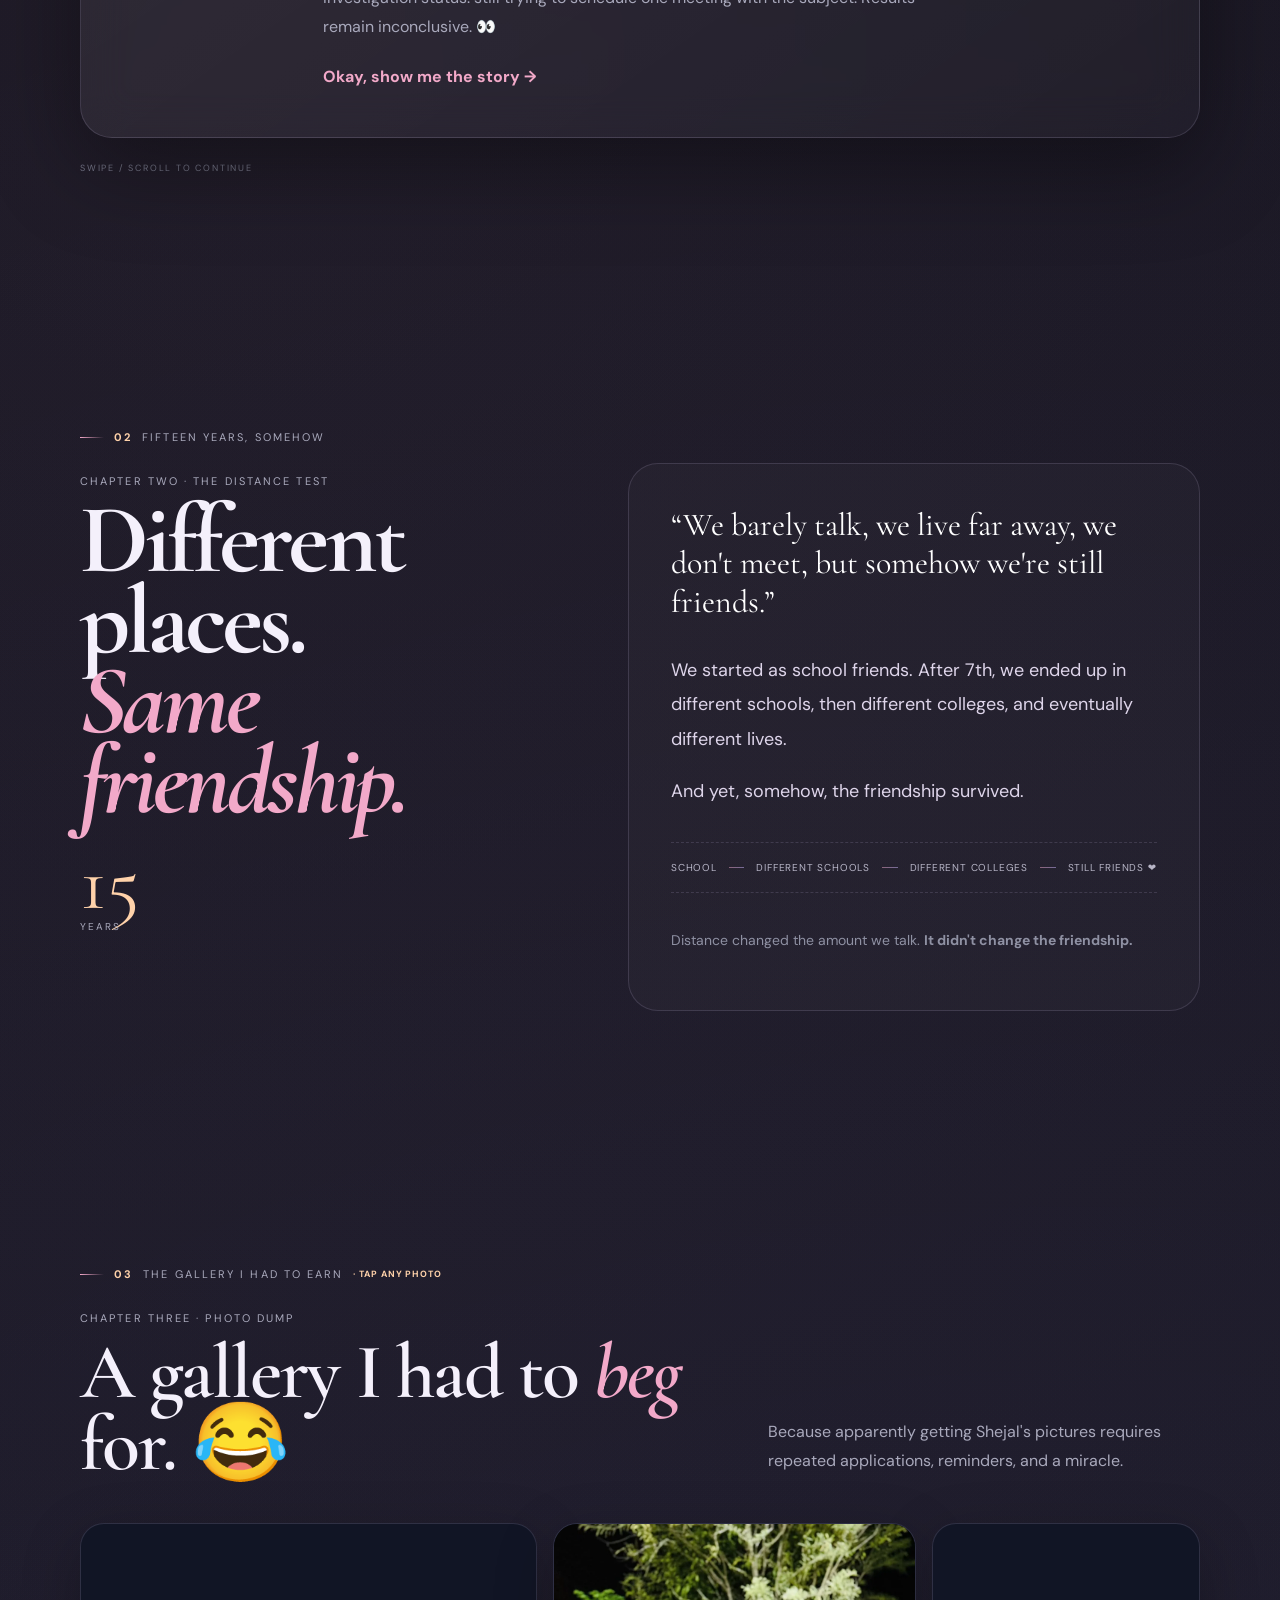
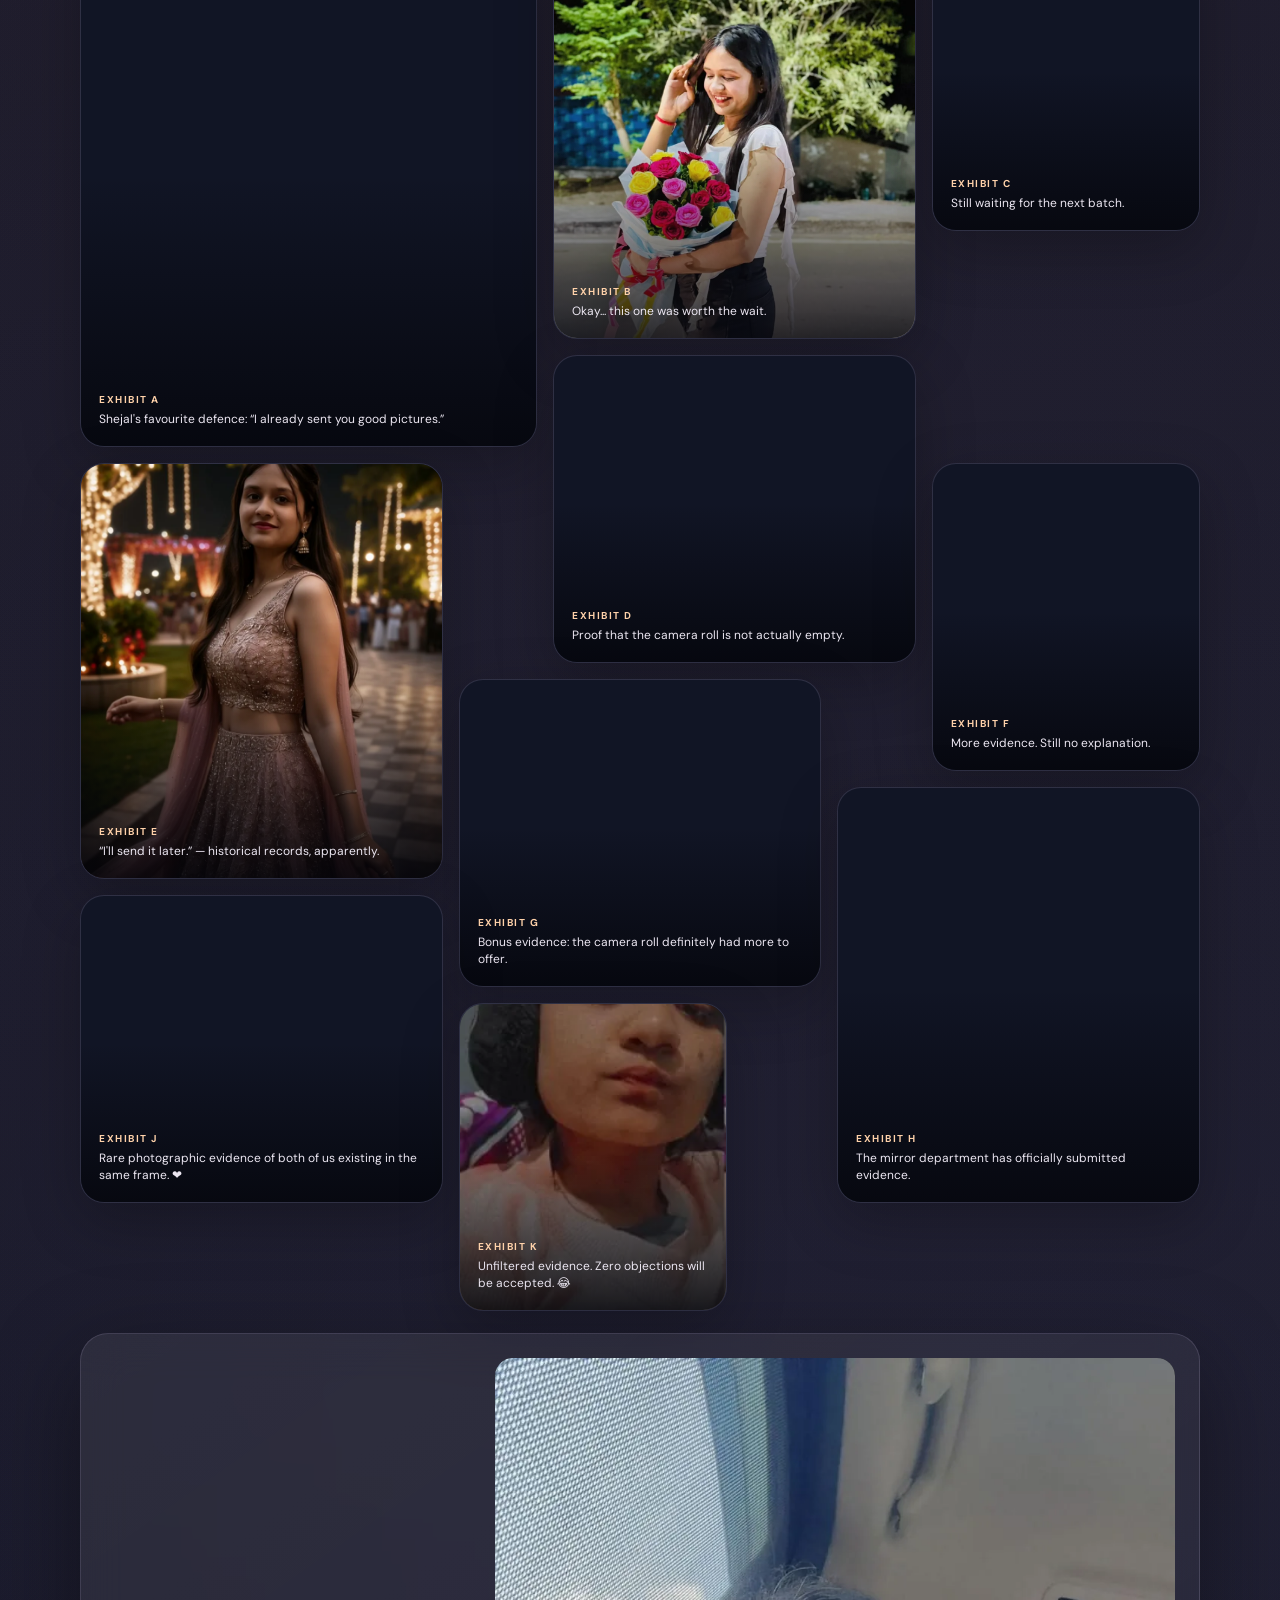
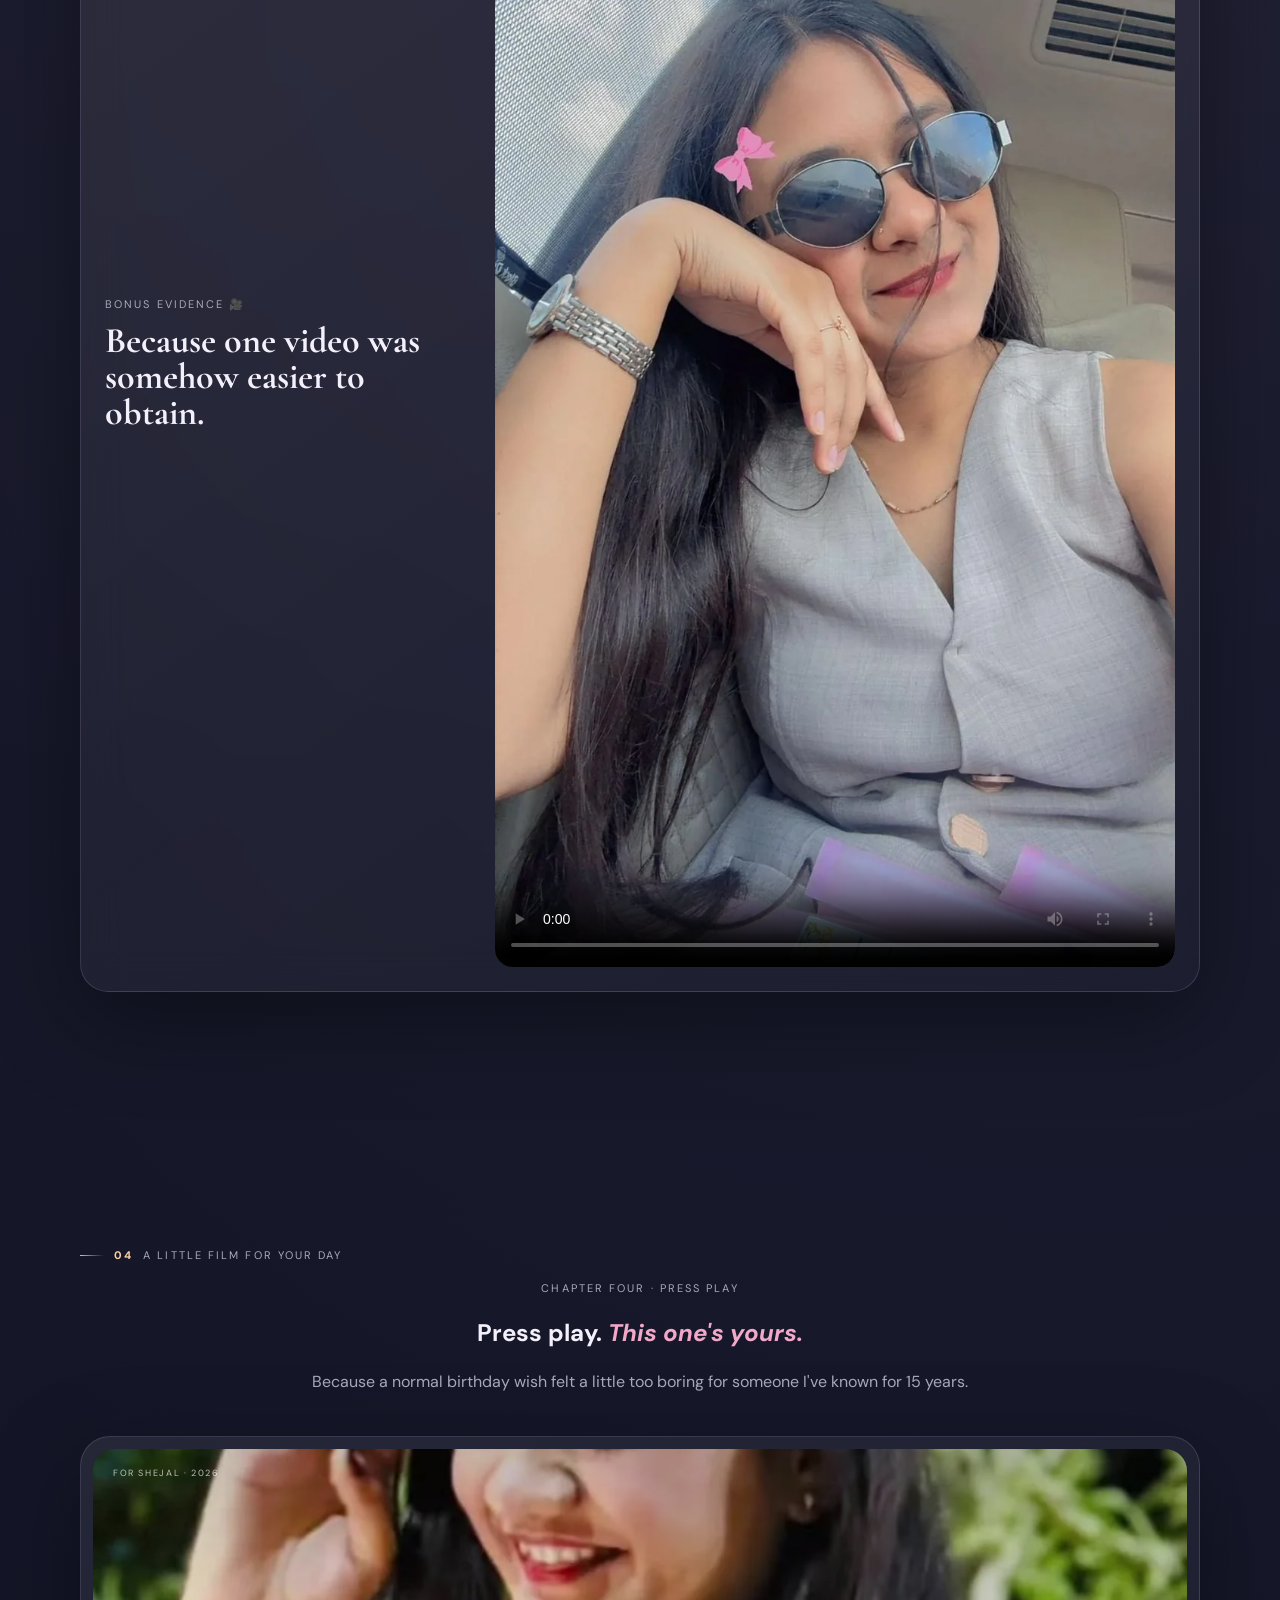
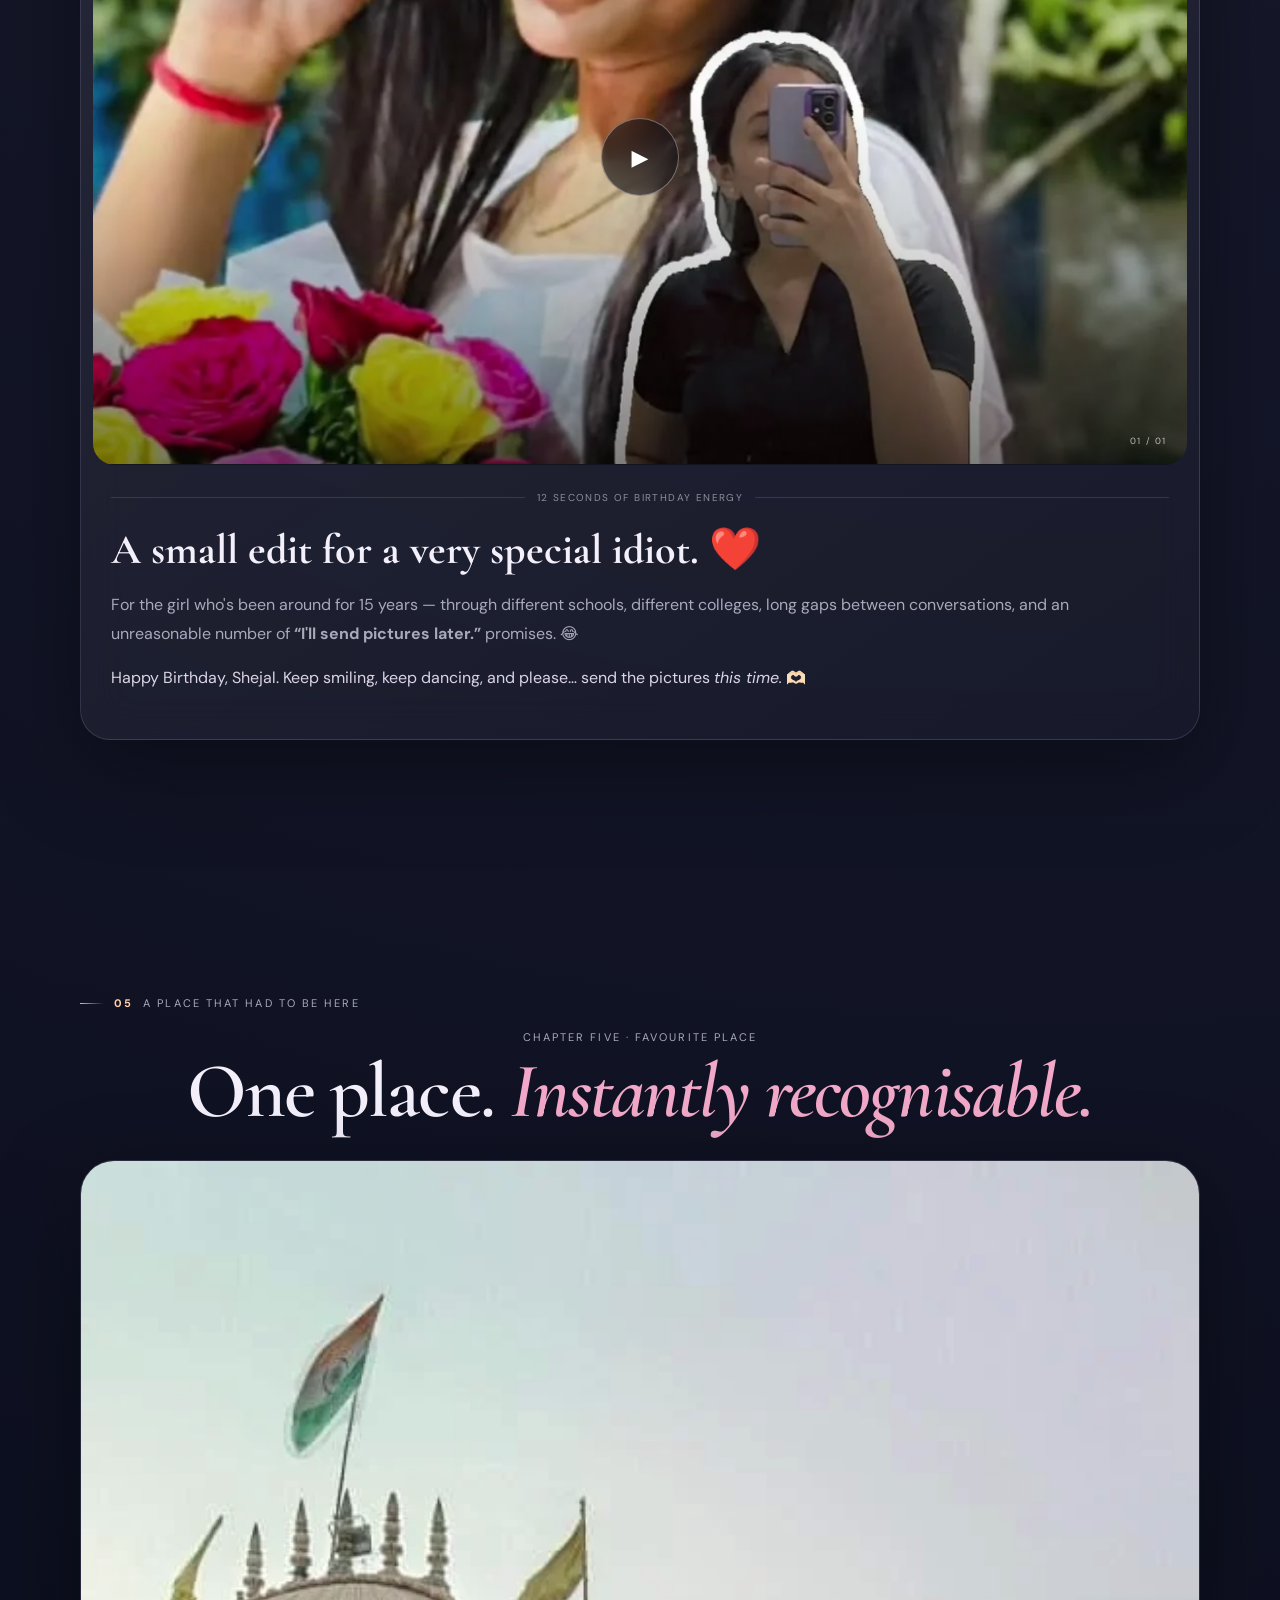
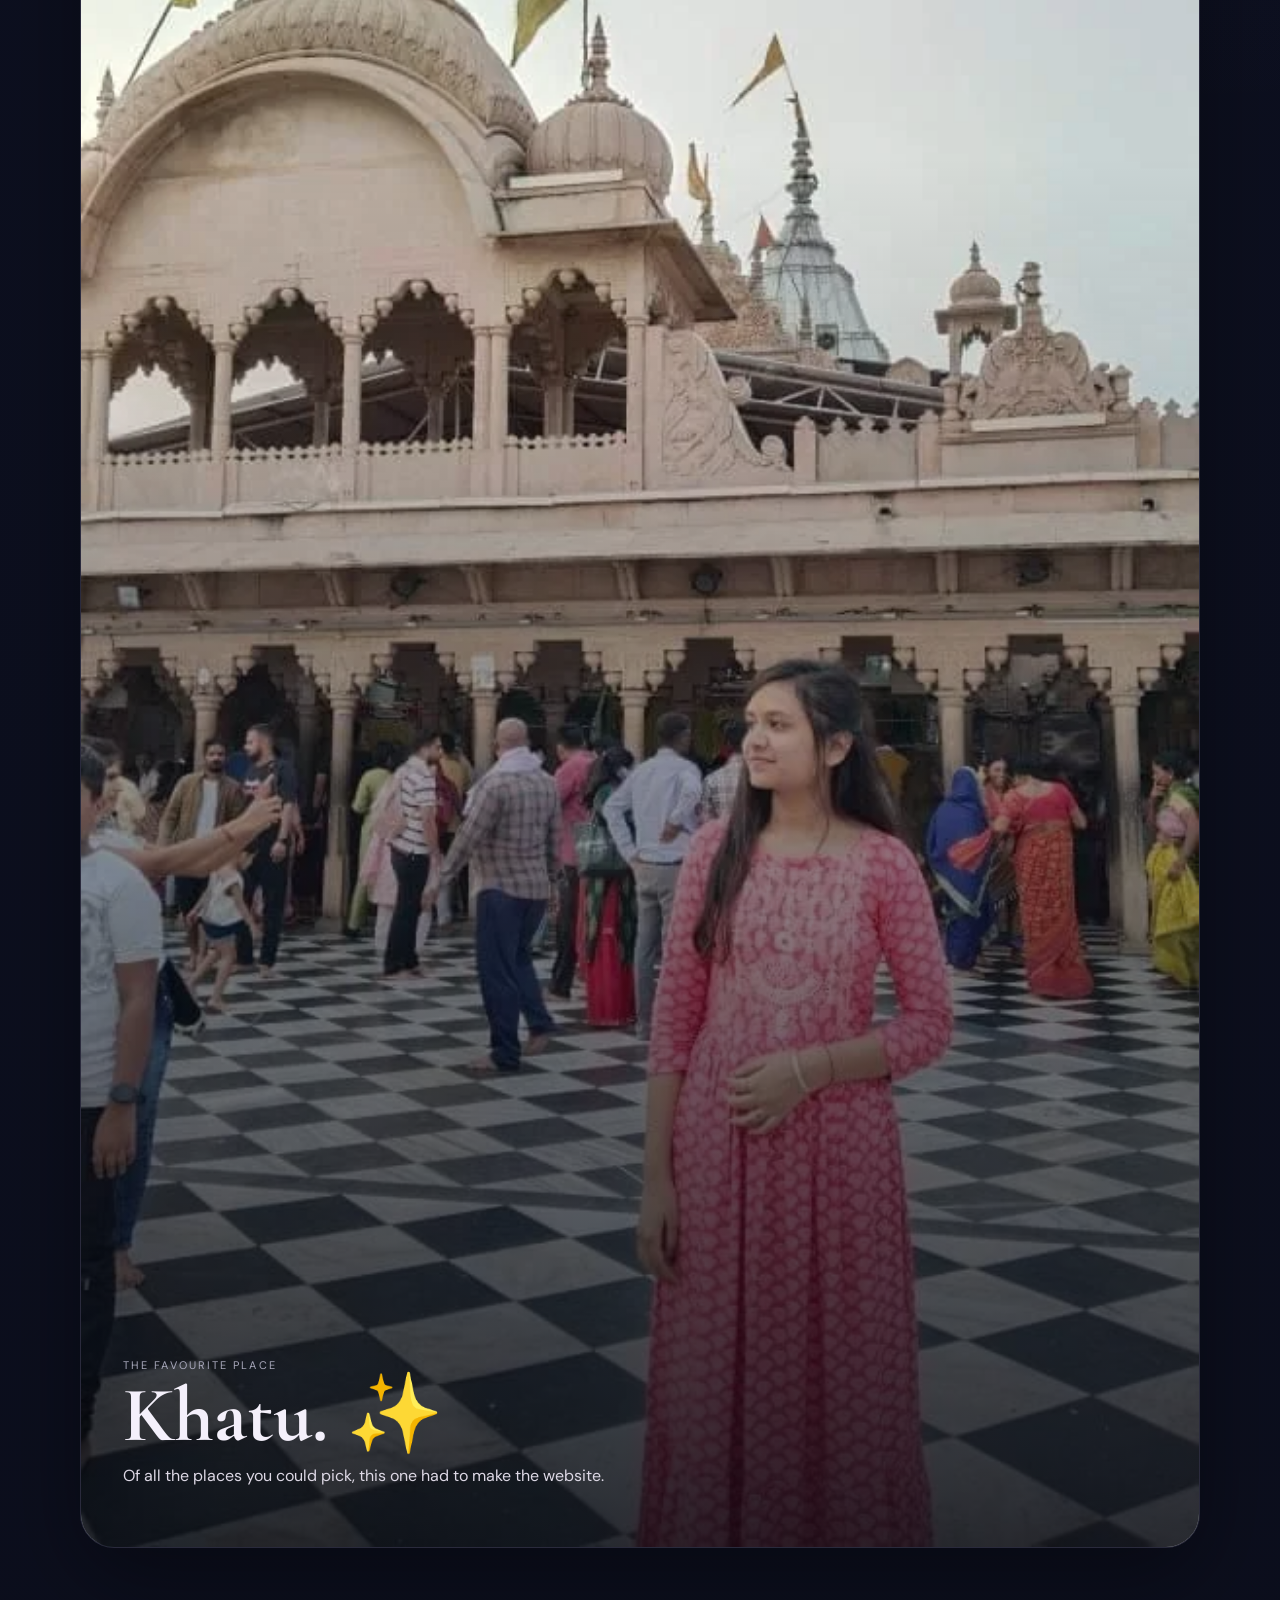
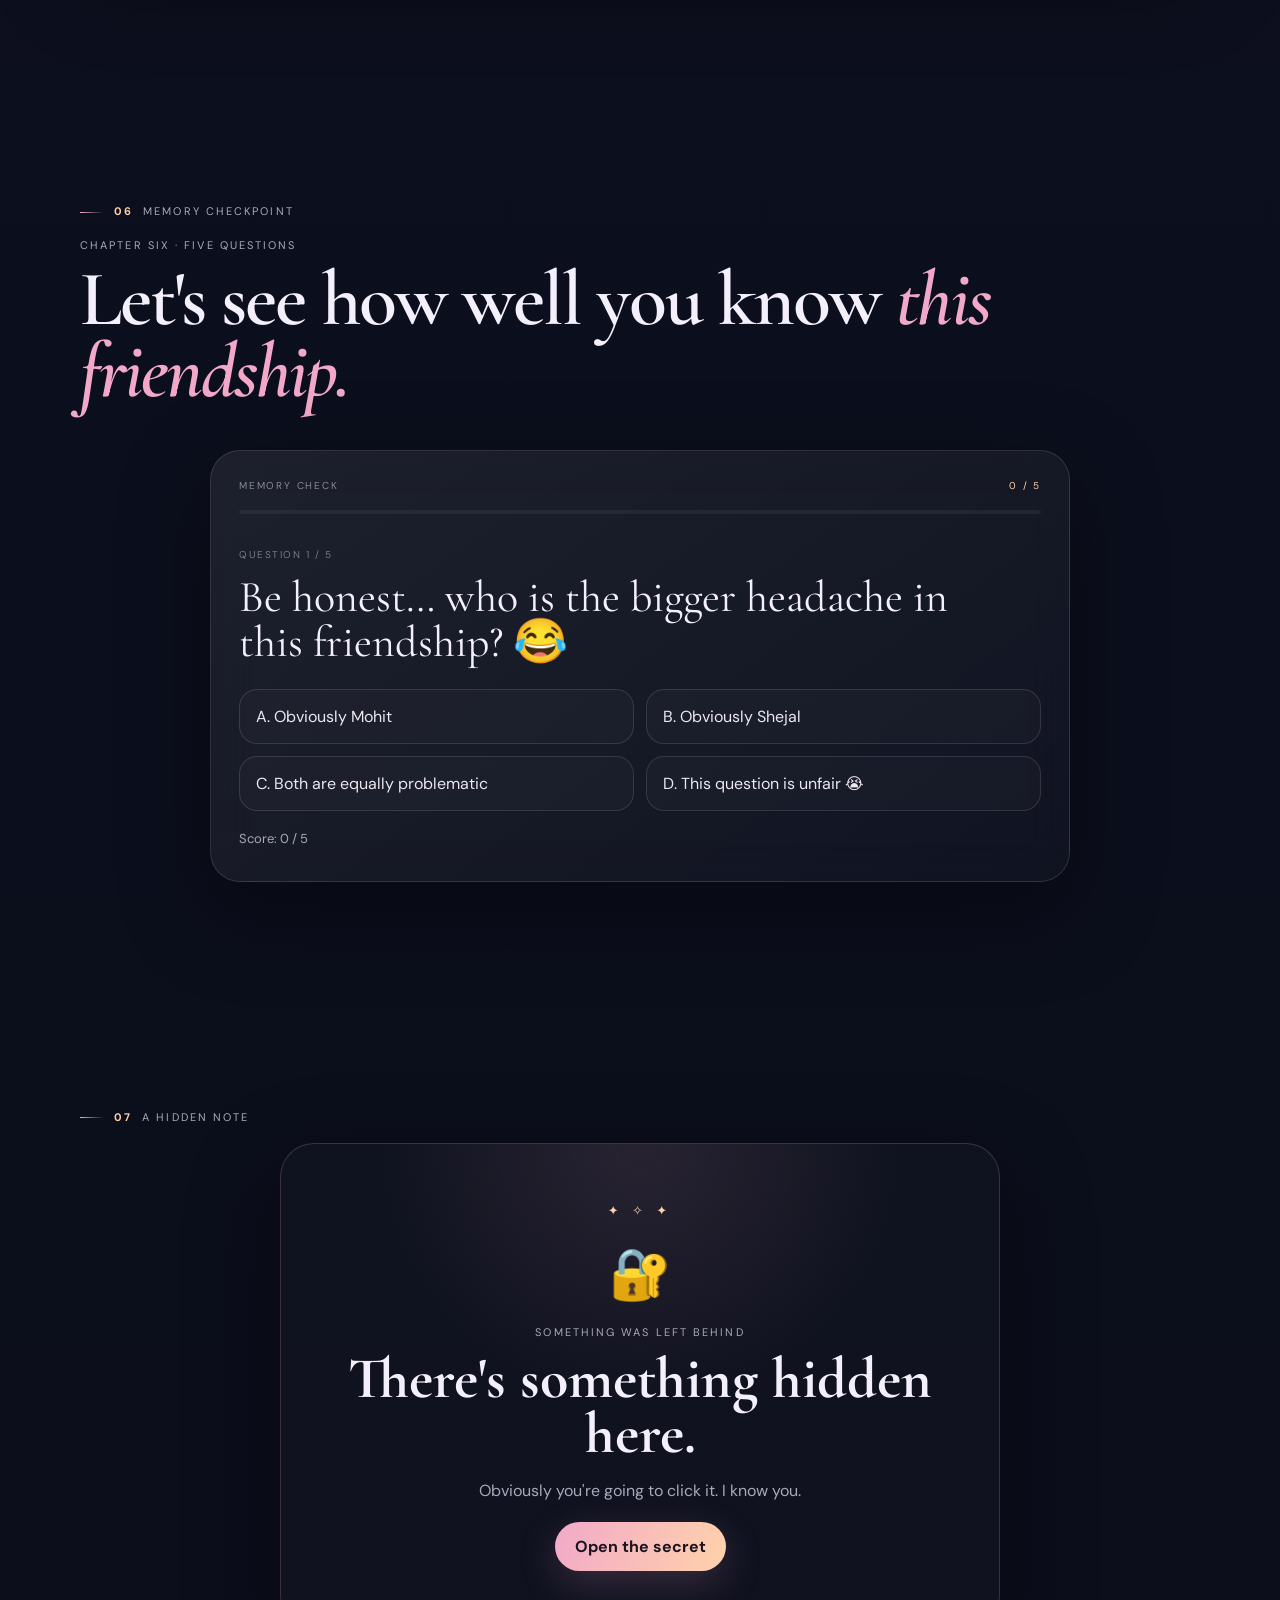
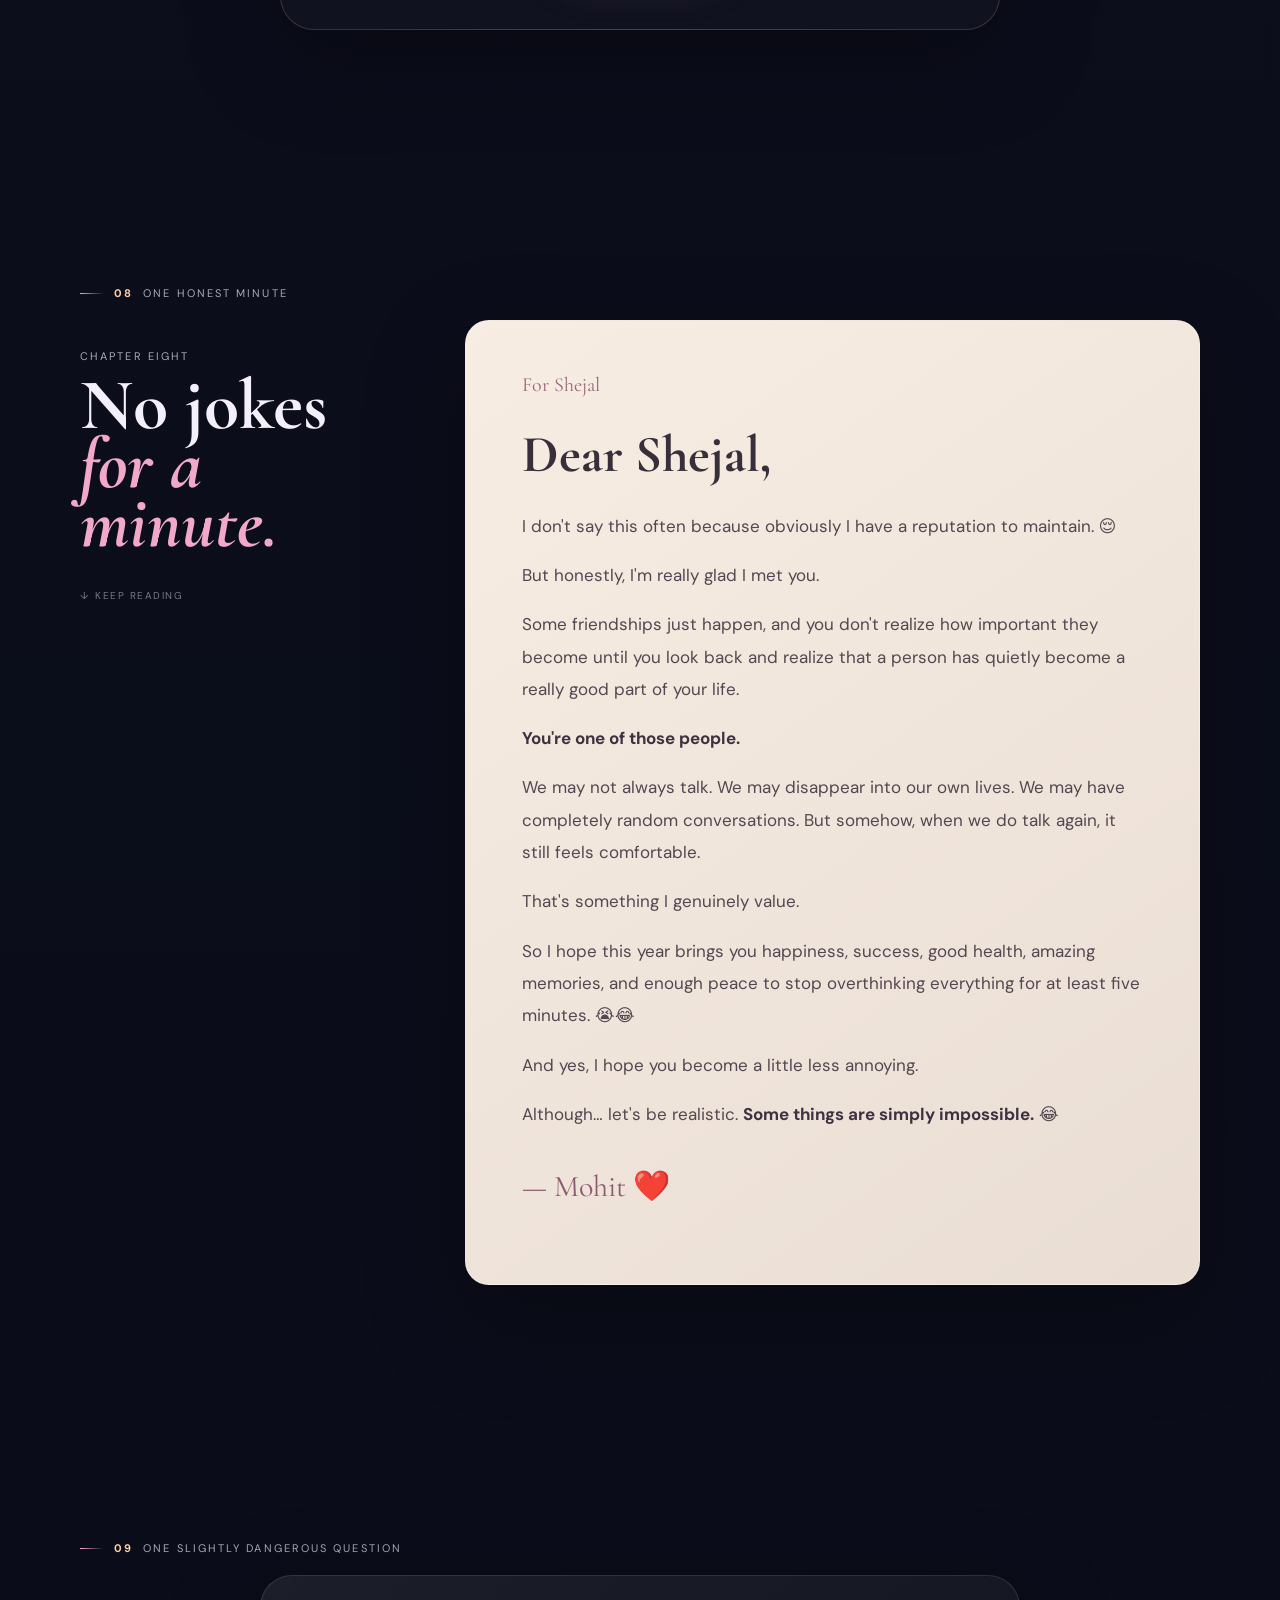
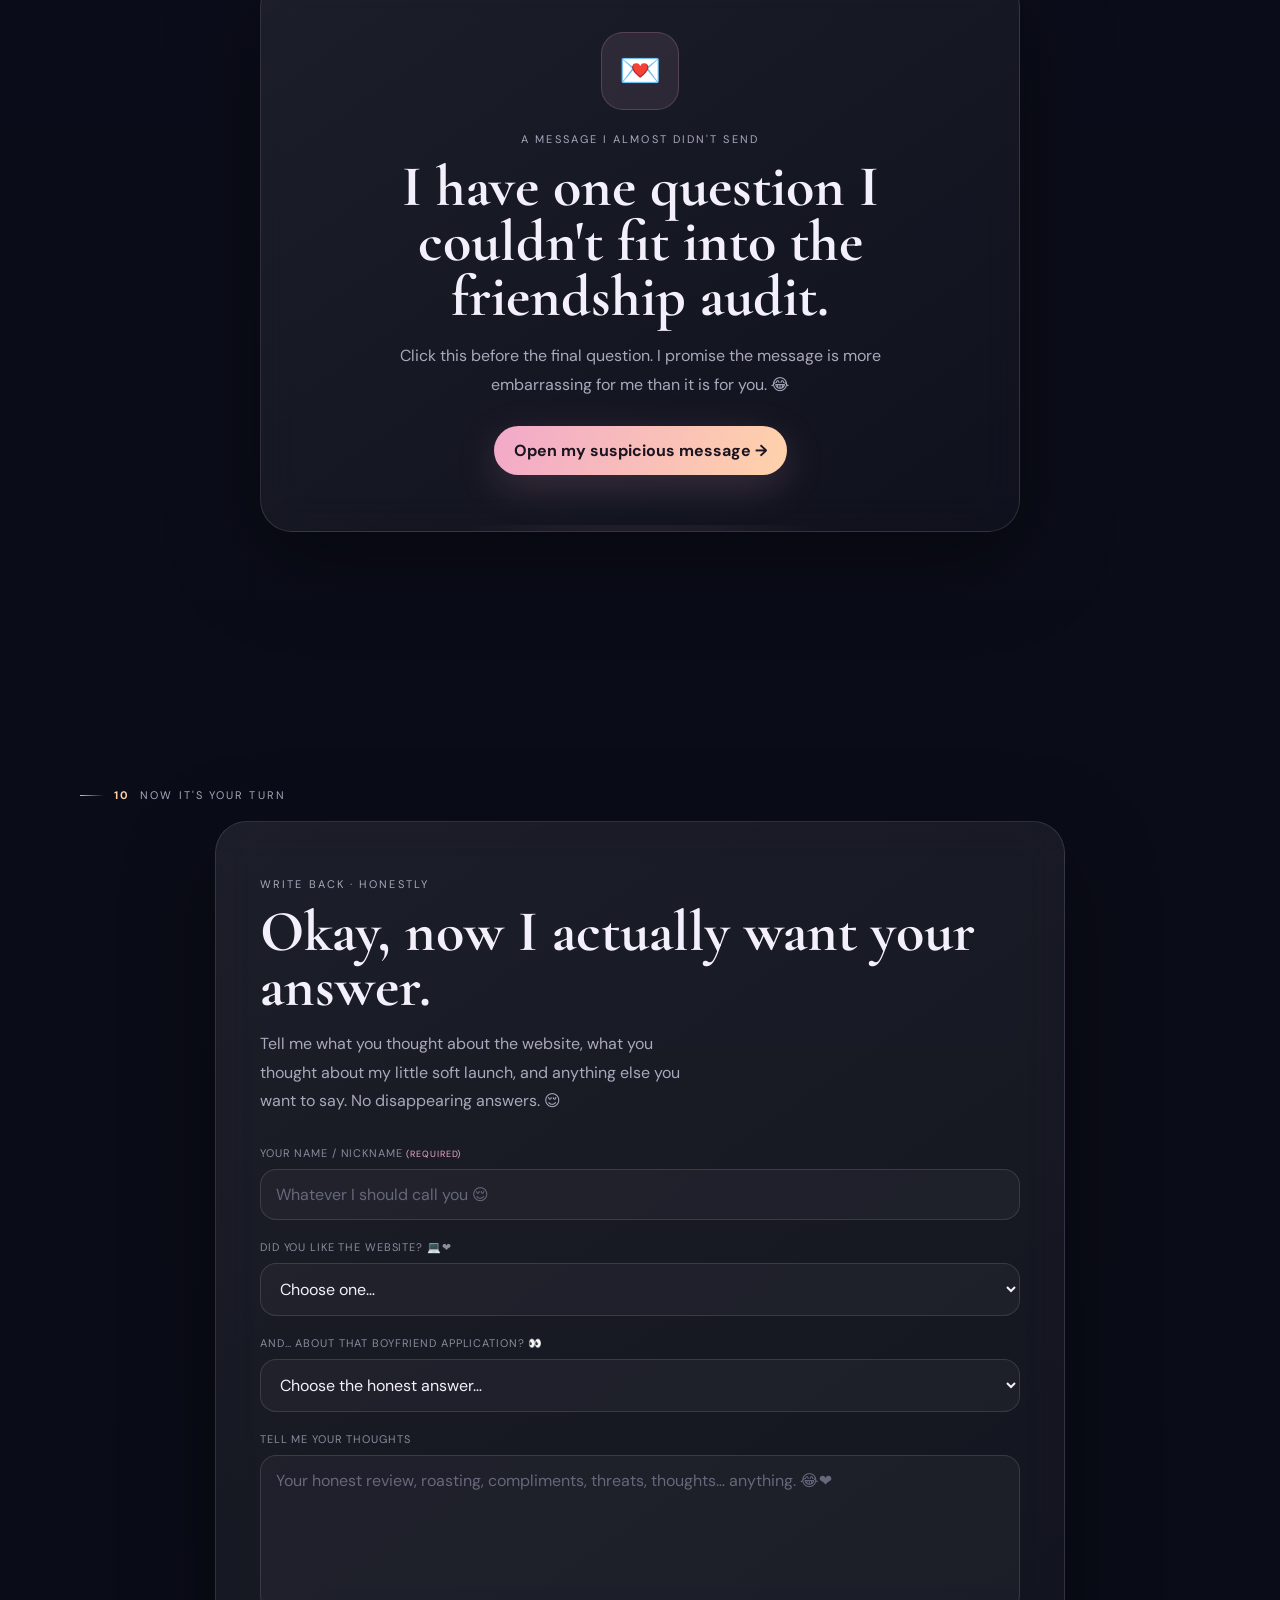
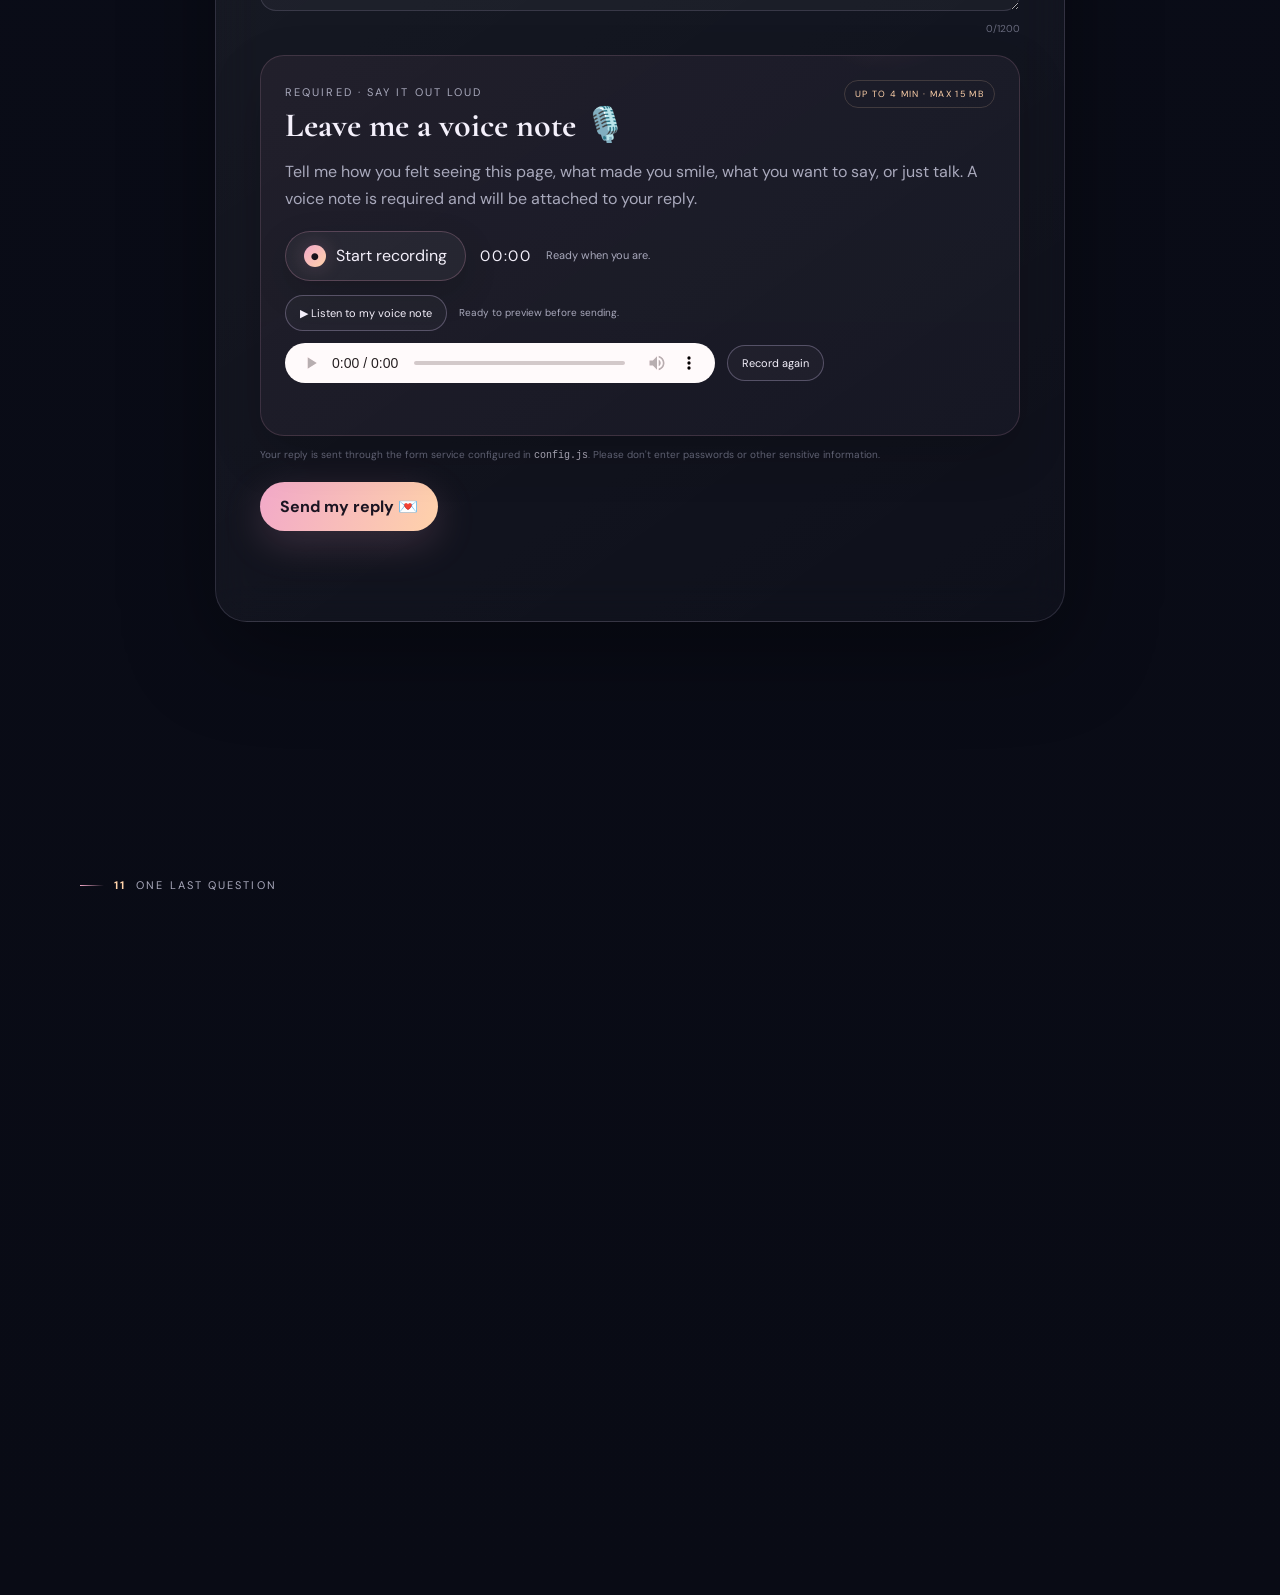
==== commit 73dad575: "." ====
--- a/index.html
+++ b/index.html
@@ -9,7 +9,7 @@
   <link rel="preconnect" href="https://fonts.googleapis.com">
   <link rel="preconnect" href="https://fonts.gstatic.com" crossorigin>
   <link href="https://fonts.googleapis.com/css2?family=Cormorant+Garamond:wght@500;600;700&family=DM+Sans:wght@400;500;600;700&display=swap" rel="stylesheet">
-  <link rel="stylesheet" href="style.css?v=20260927-voice-submit-fix-v3">
+  <link rel="stylesheet" href="style.css?v=20260927-voice-submit-fix-v4">
   <link rel="icon" href="assets/photo-11.webp" type="image/webp">
 </head>
 <body>
@@ -349,6 +349,6 @@
   </main>
 
   <script src="config.js"></script>
-  <script src="script.js?v=20260927-voice-submit-fix-v3"></script>
+  <script src="script.js?v=20260927-voice-submit-fix-v4"></script>
 </body>
 </html>
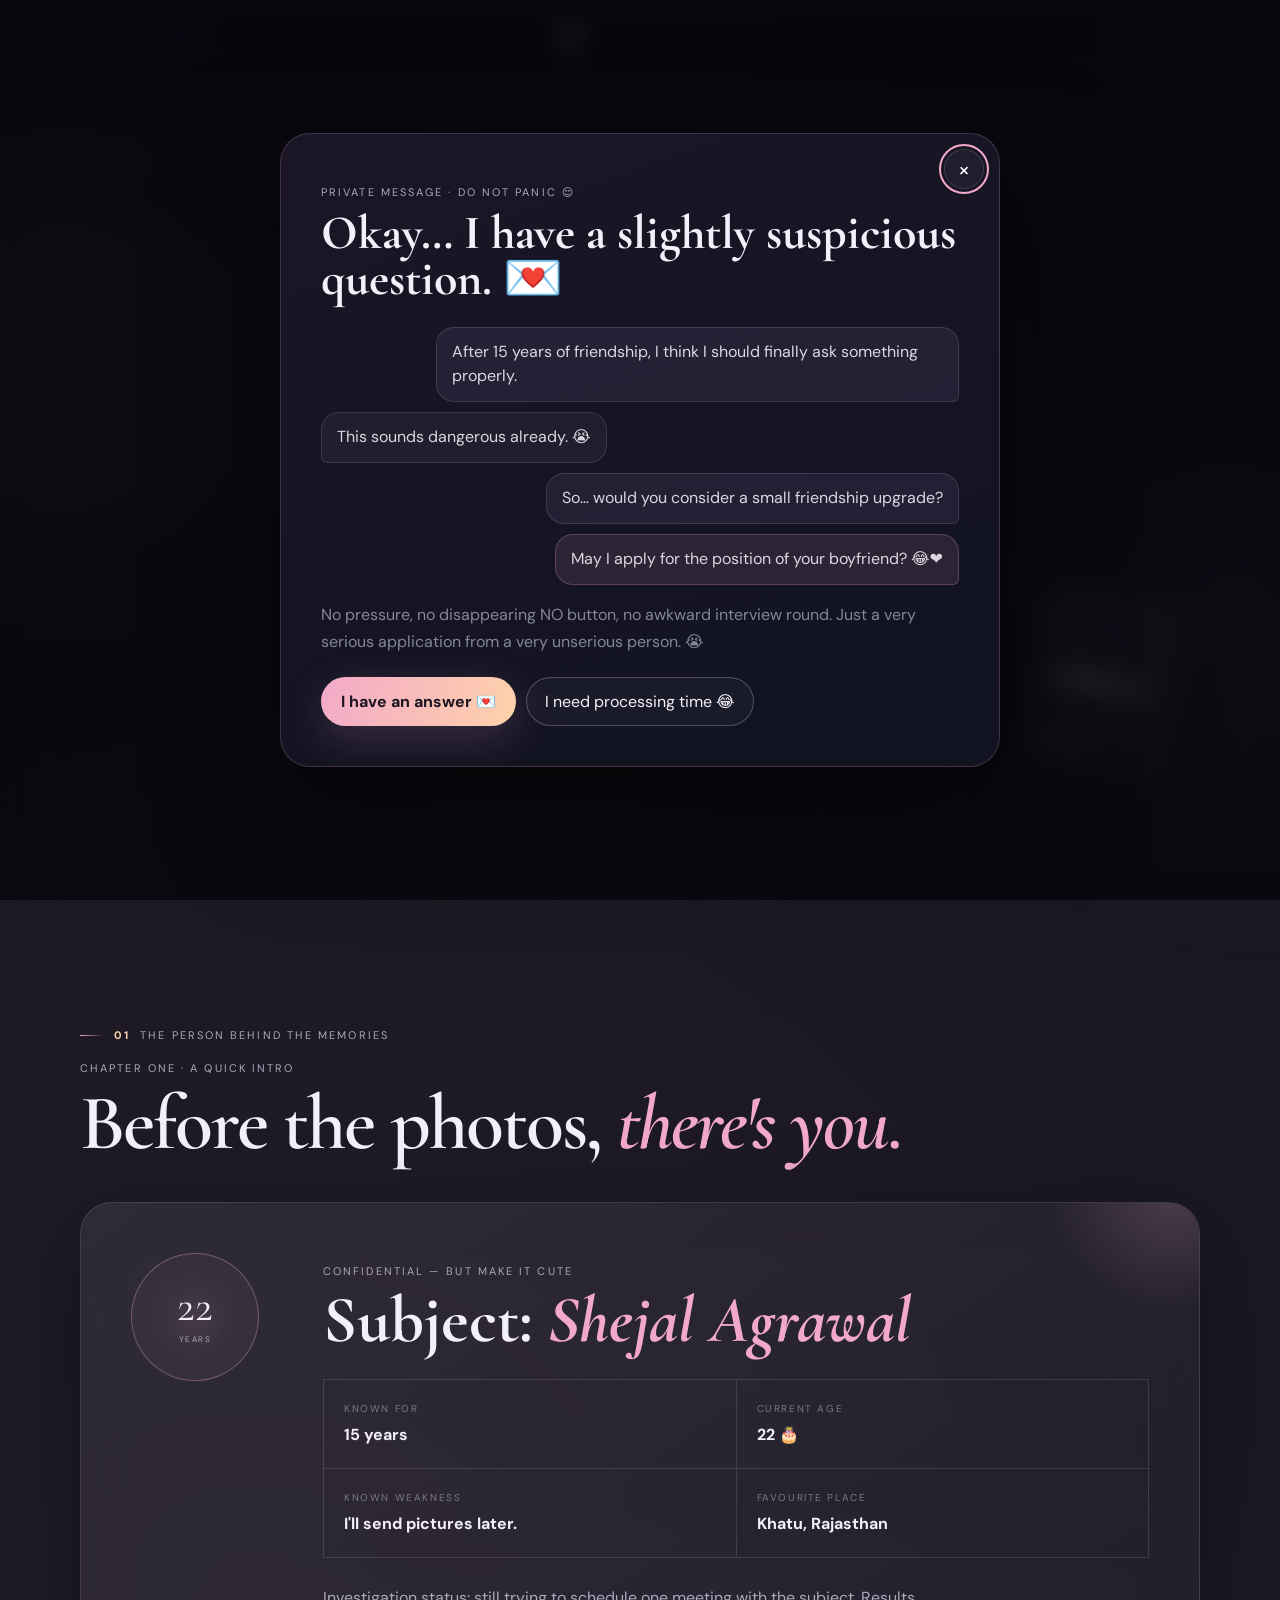
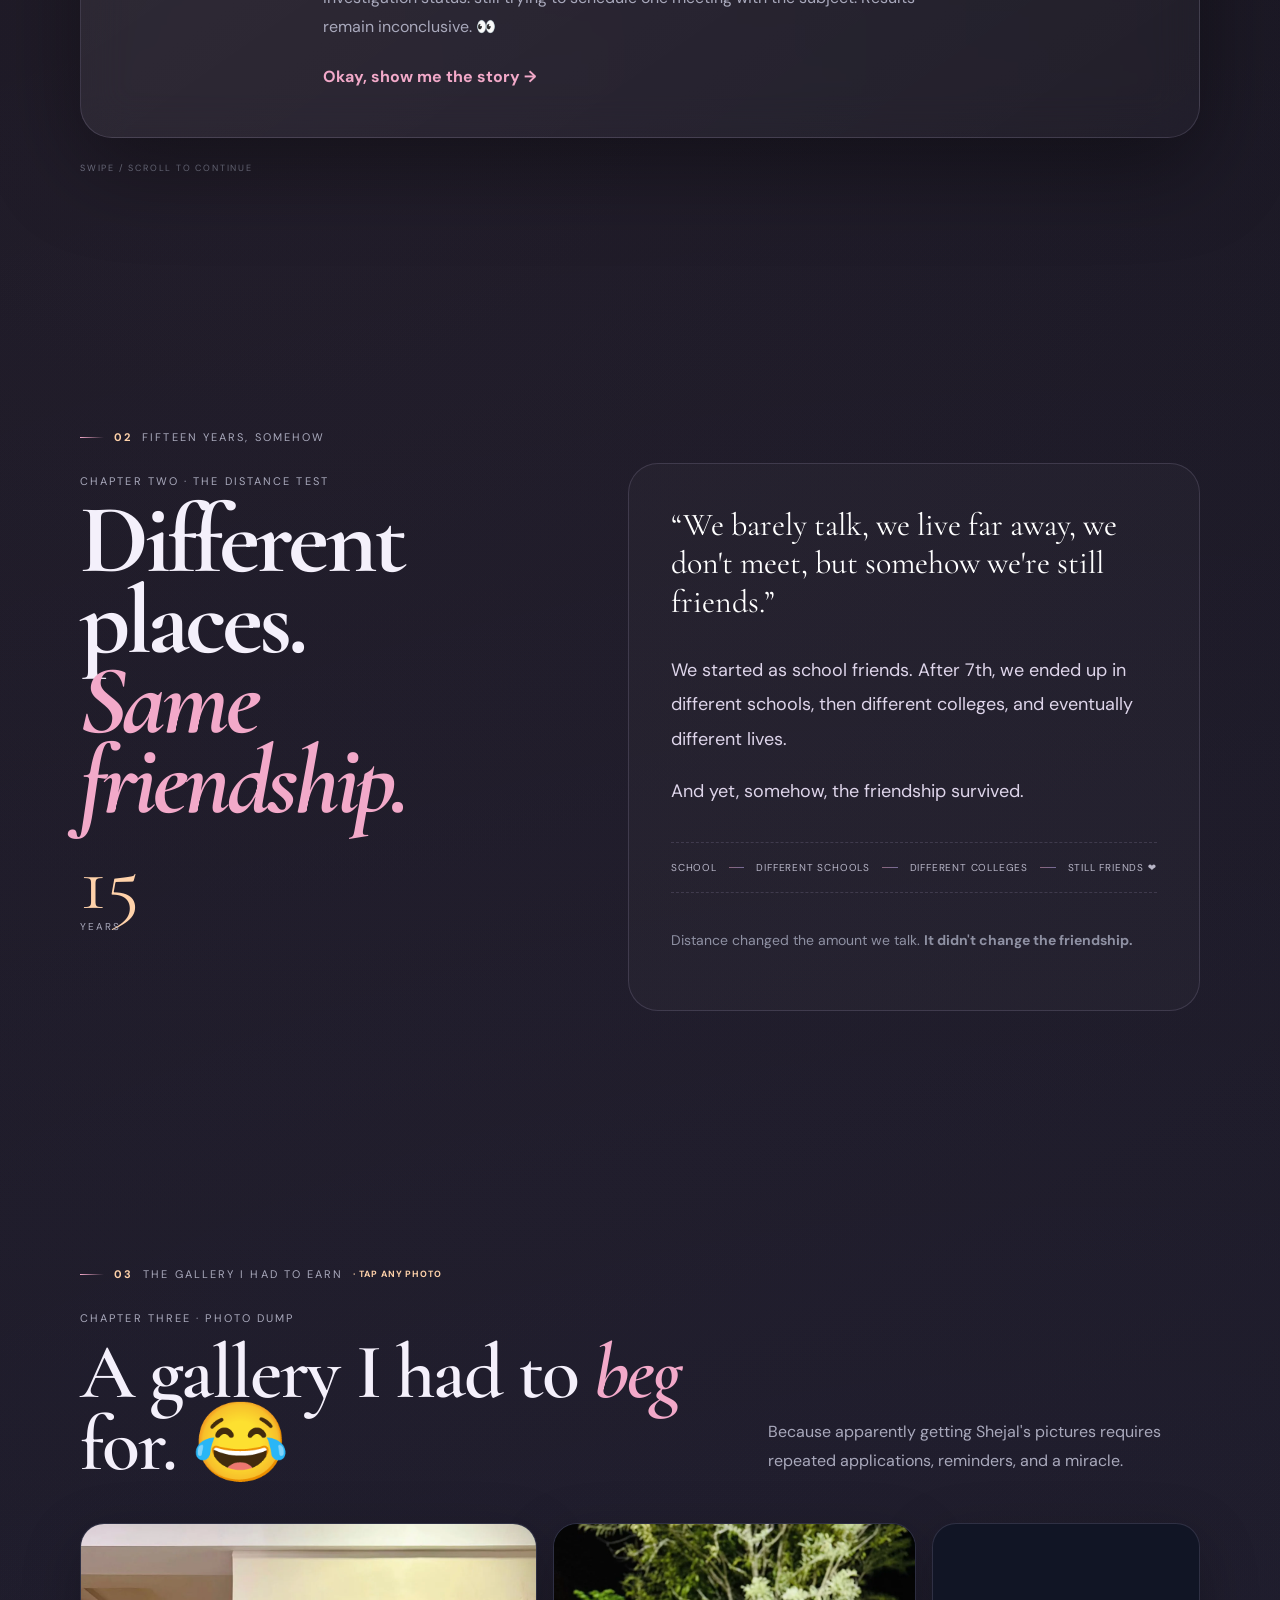
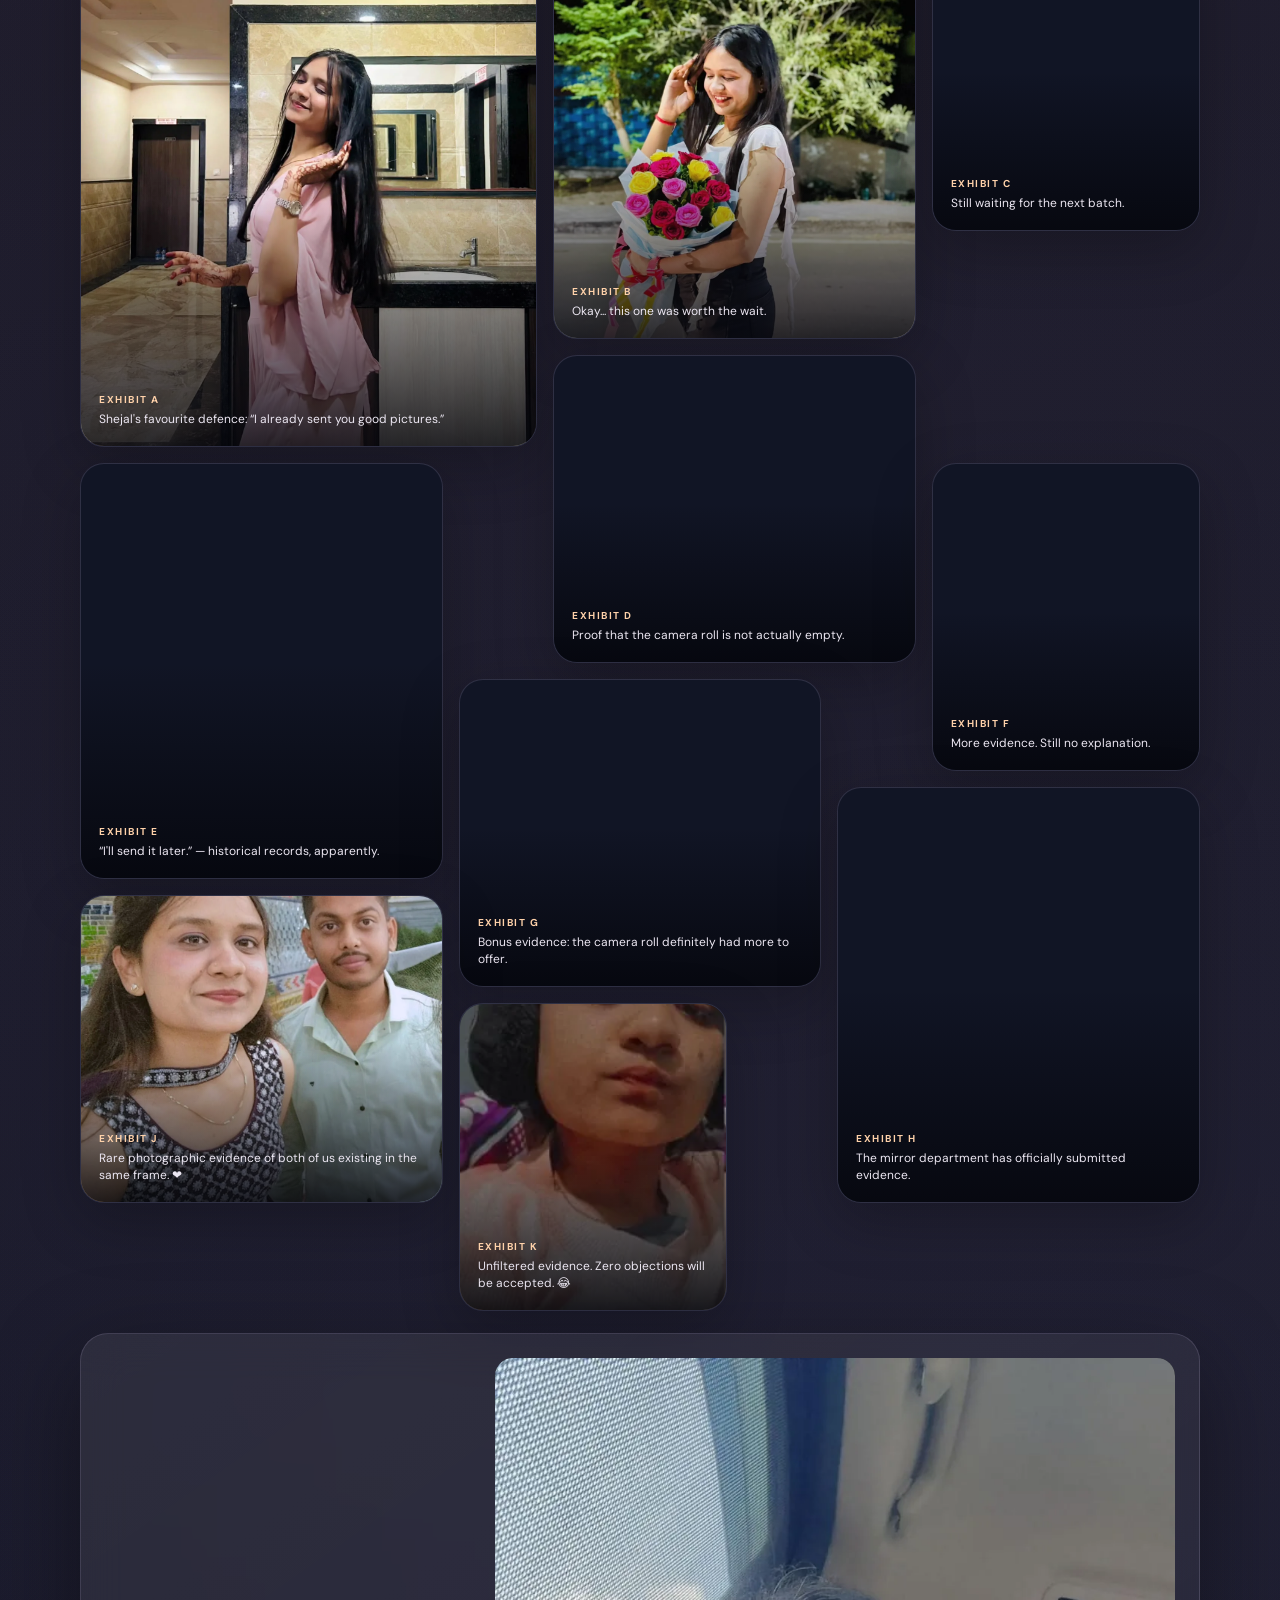
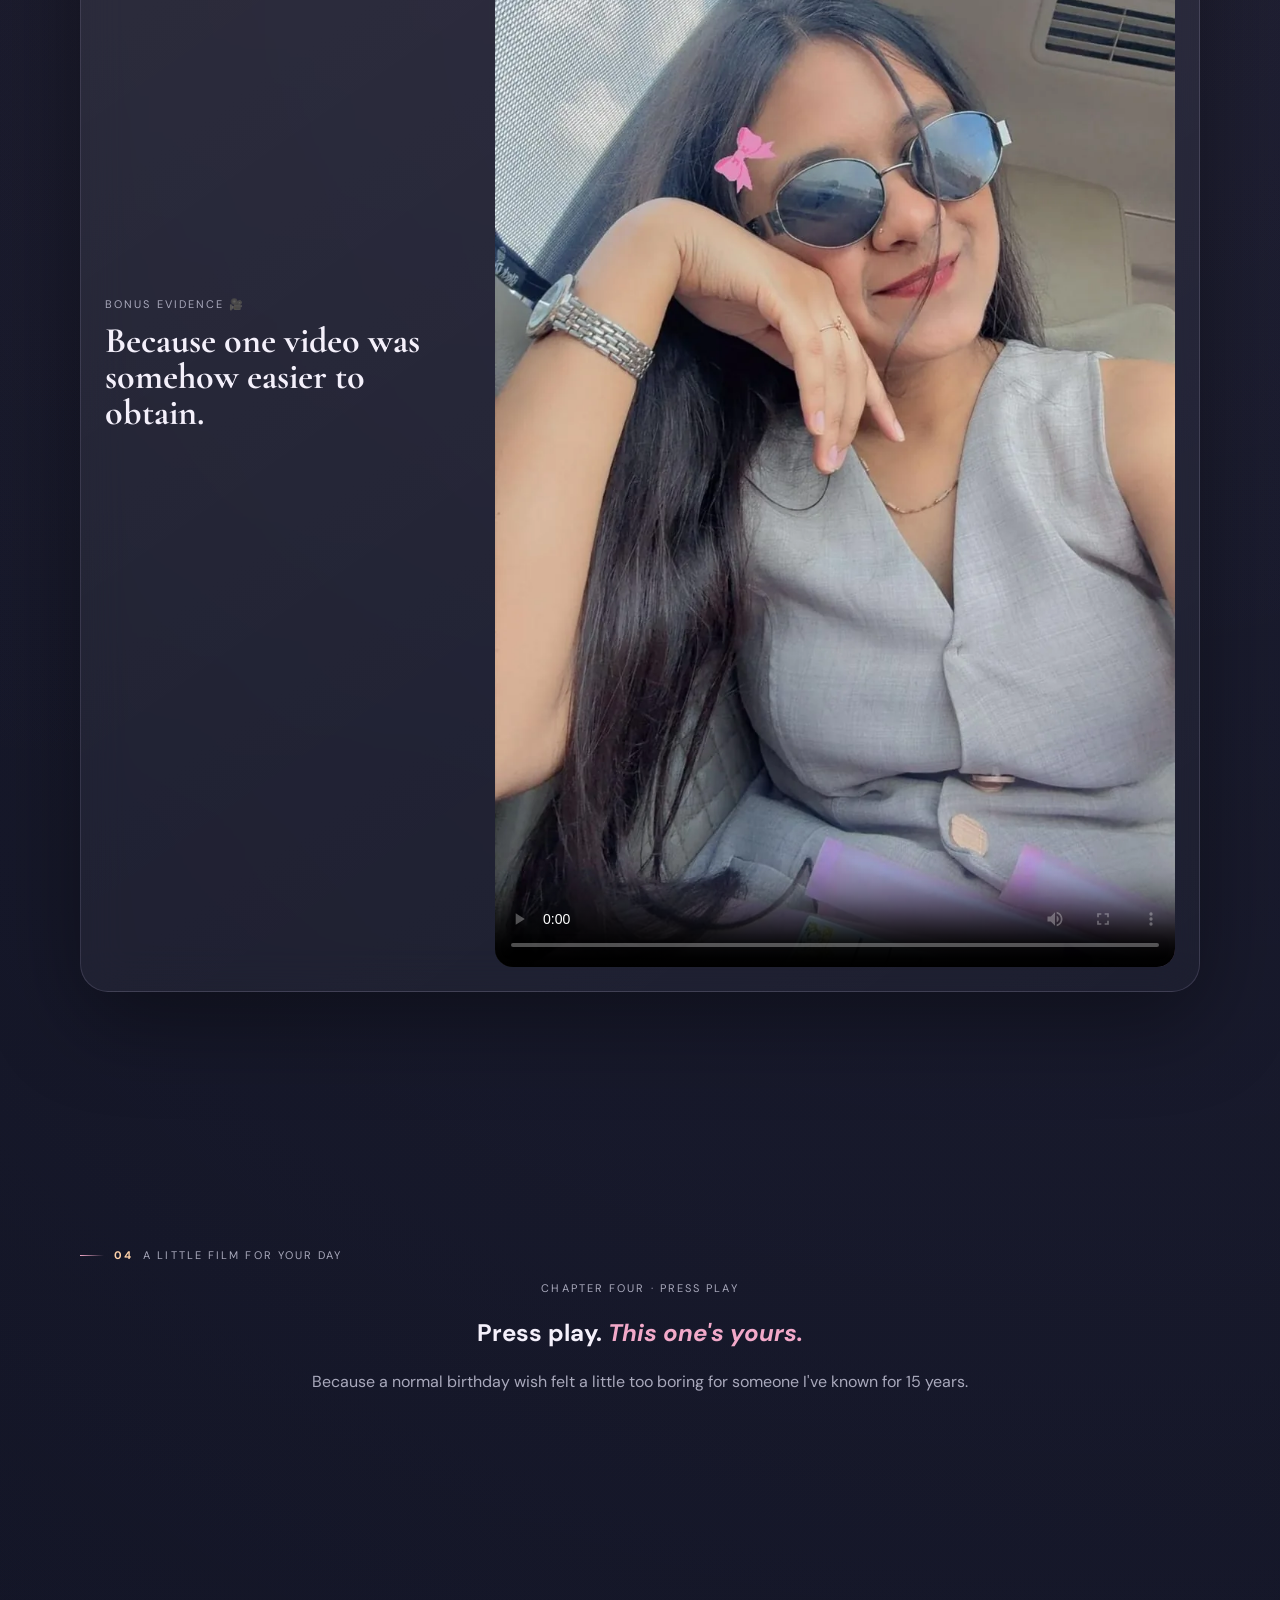
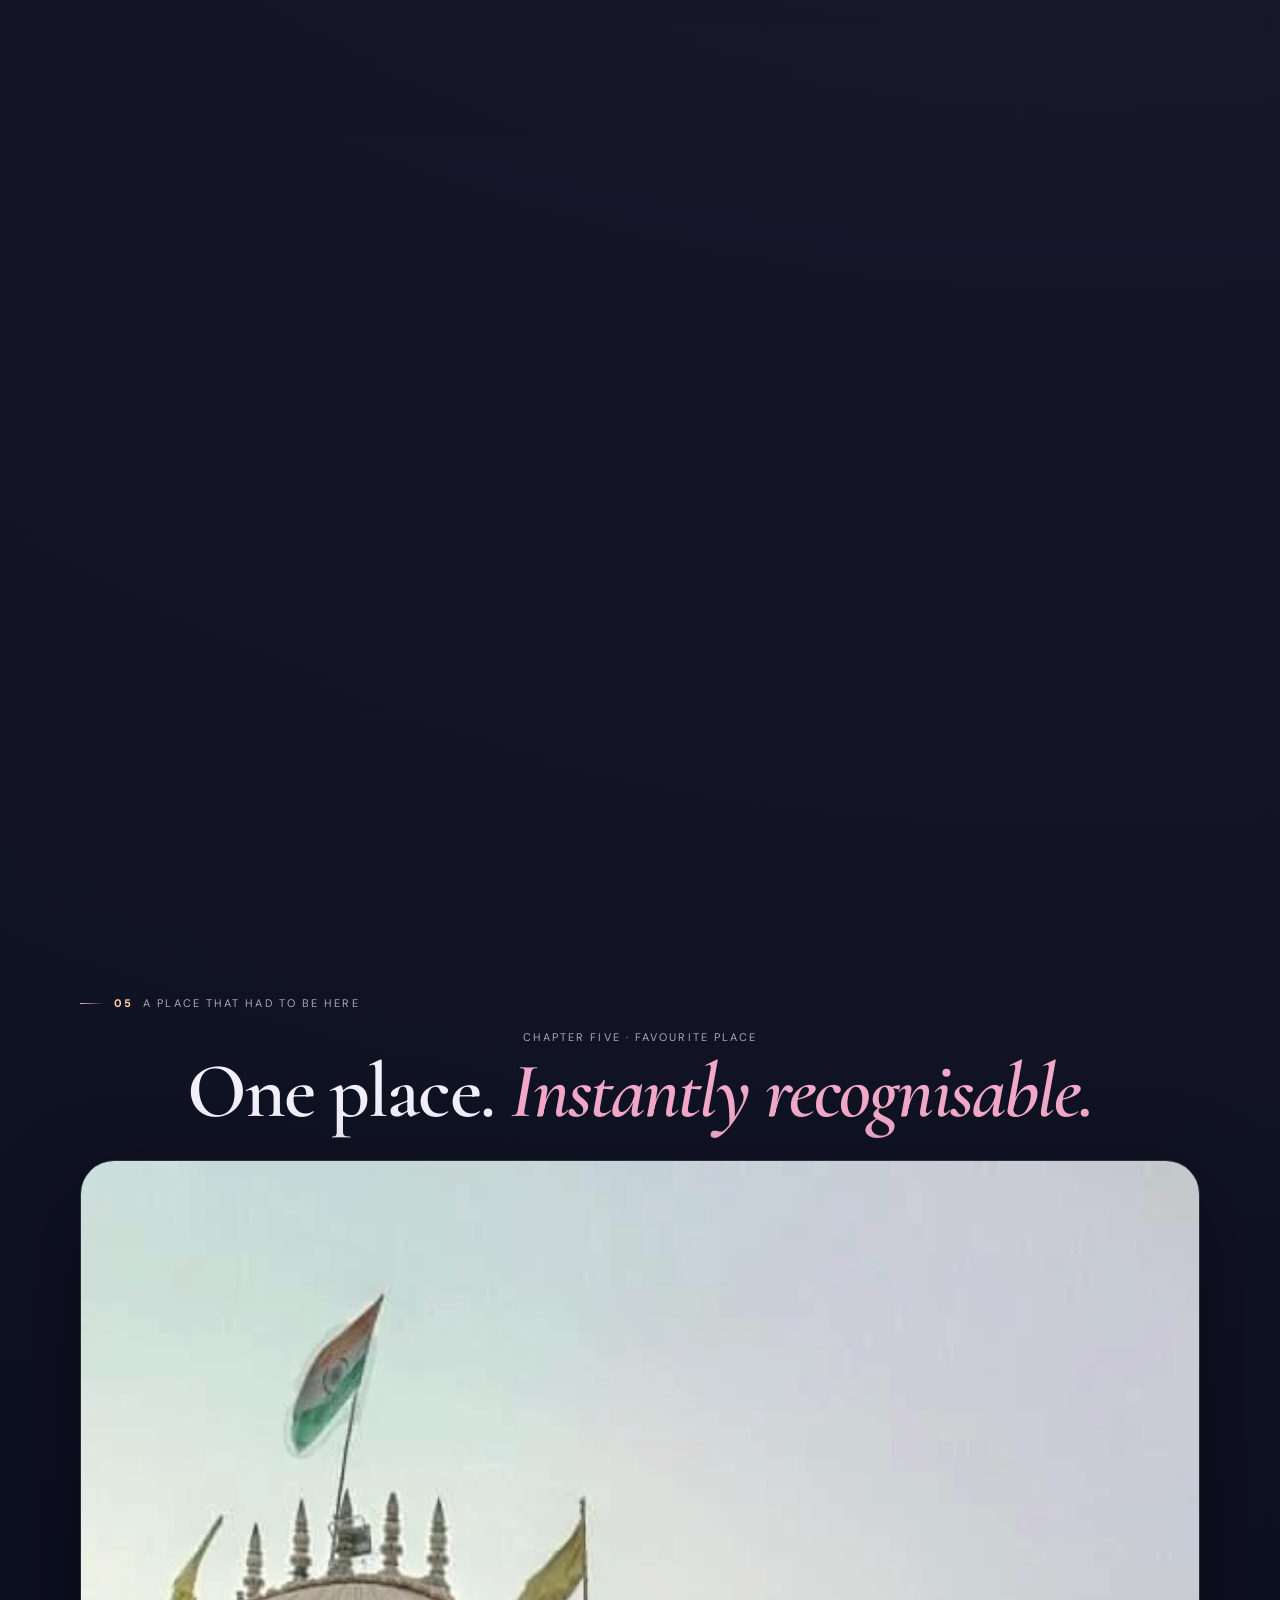
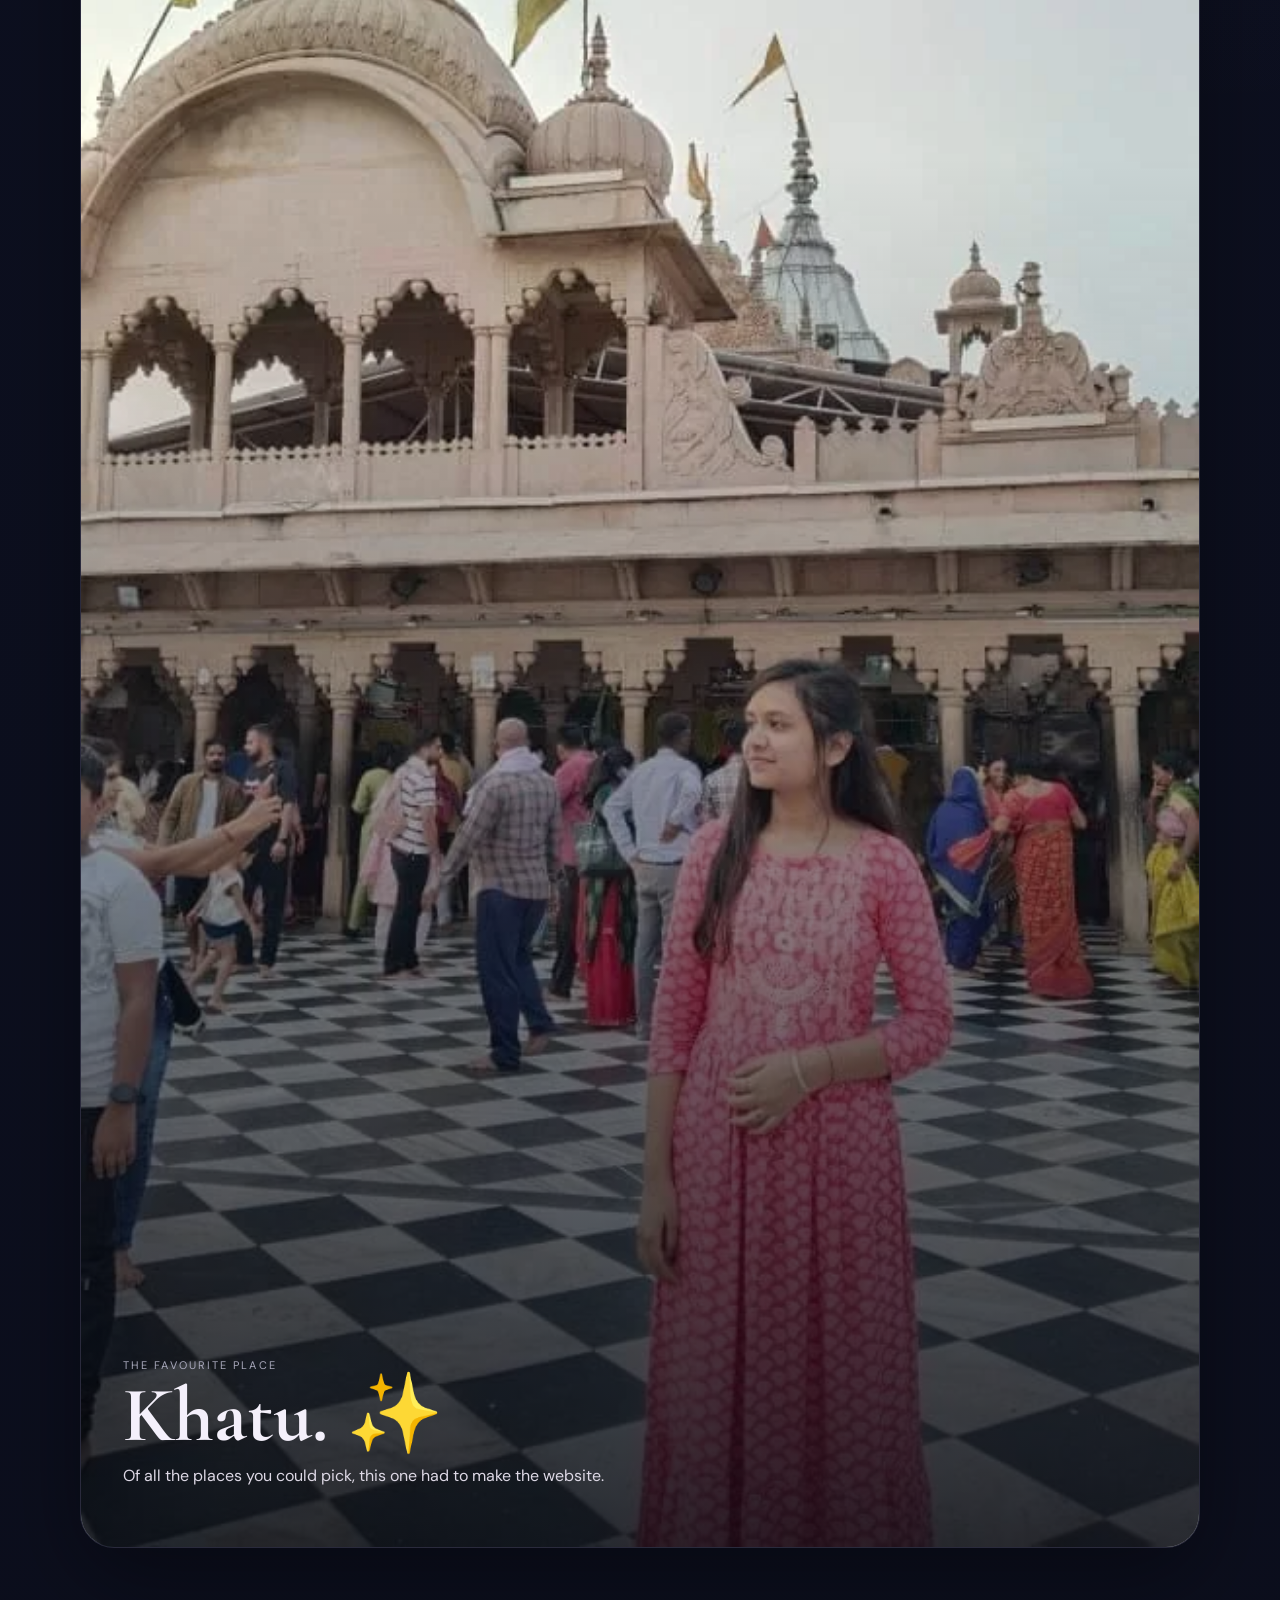
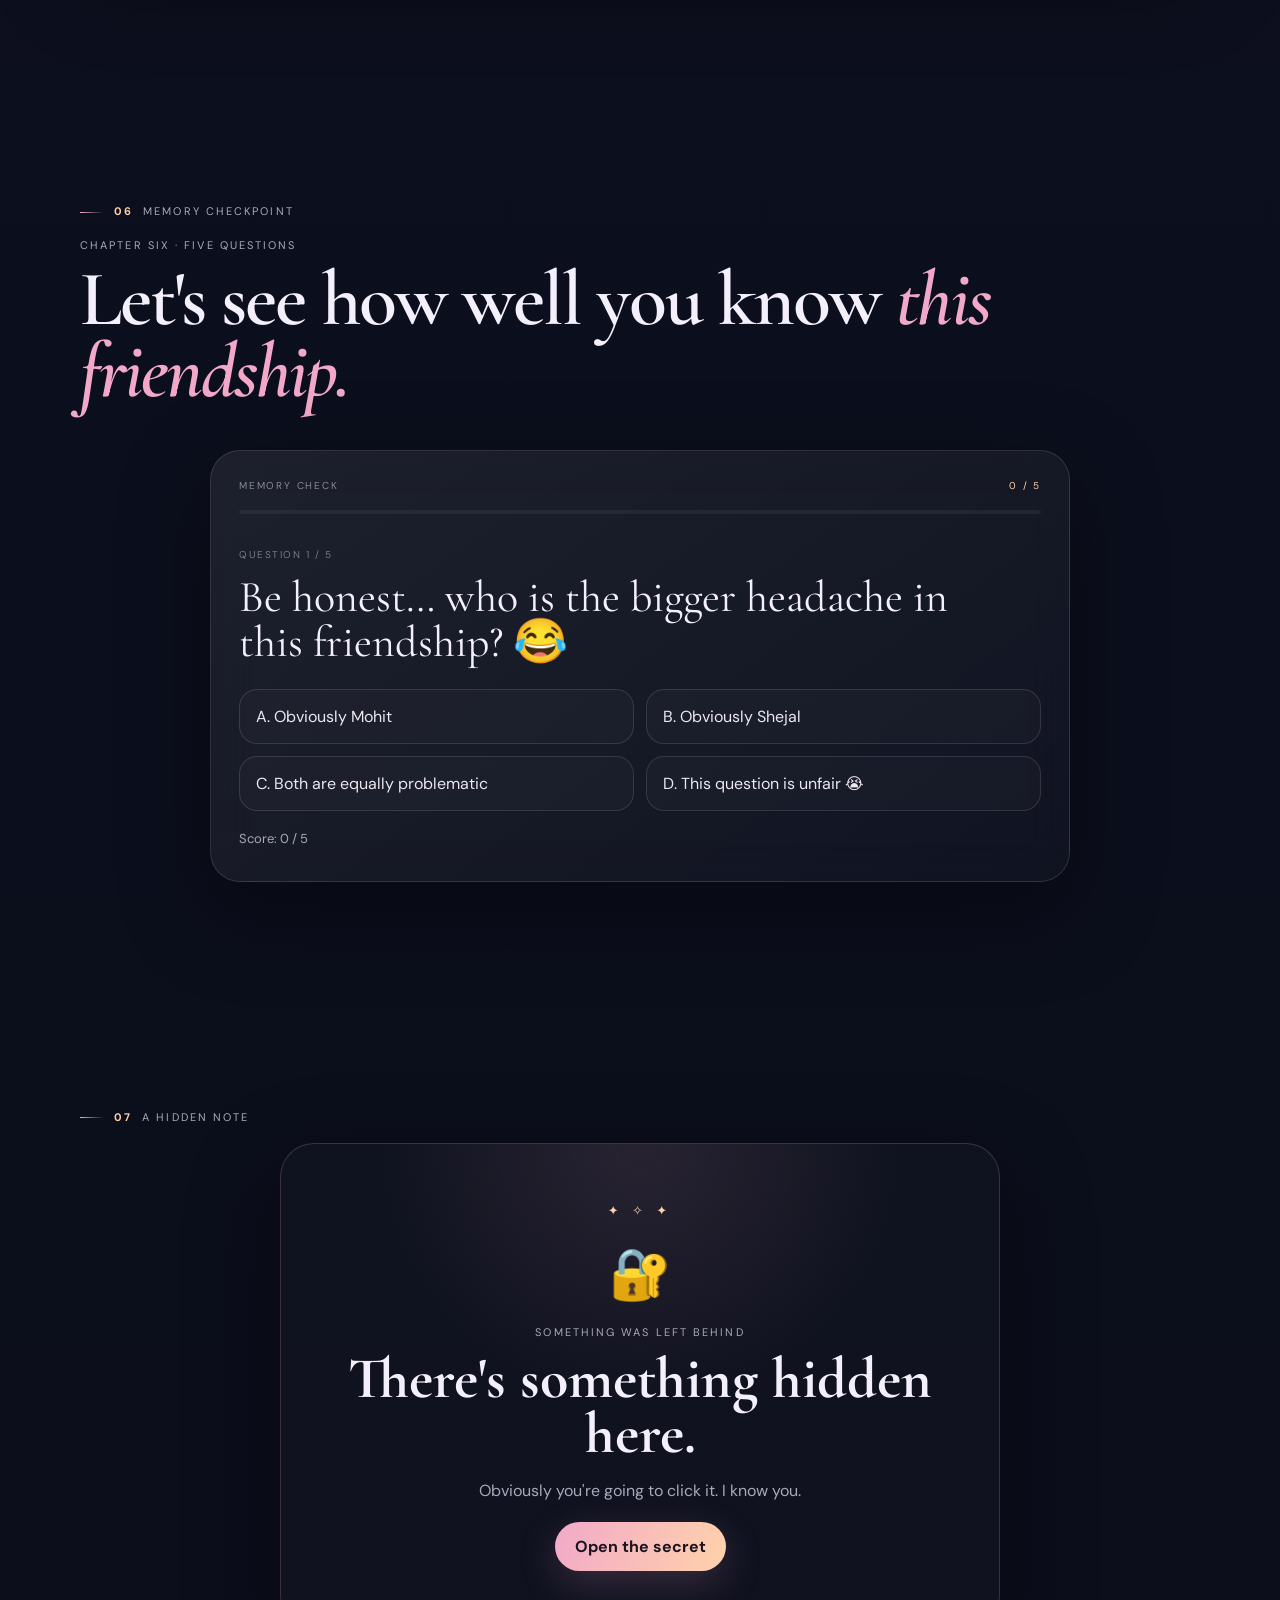
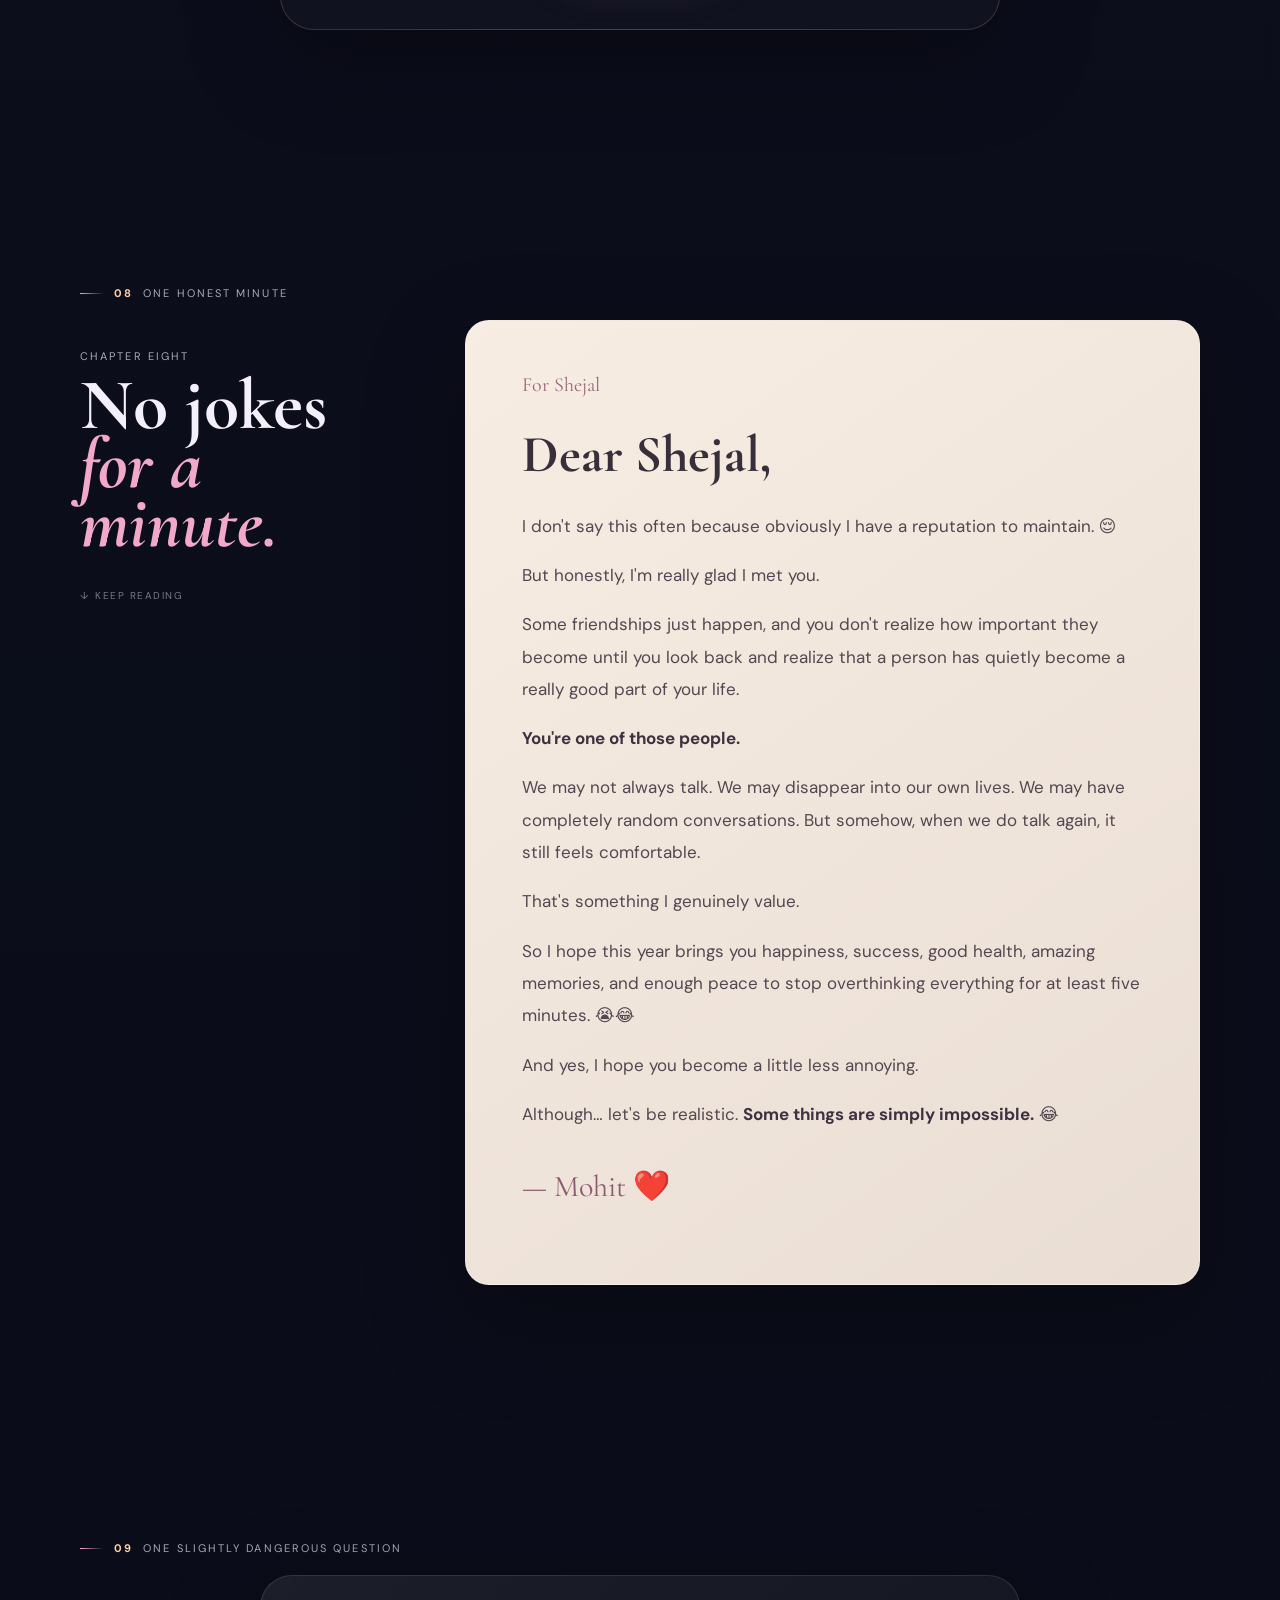
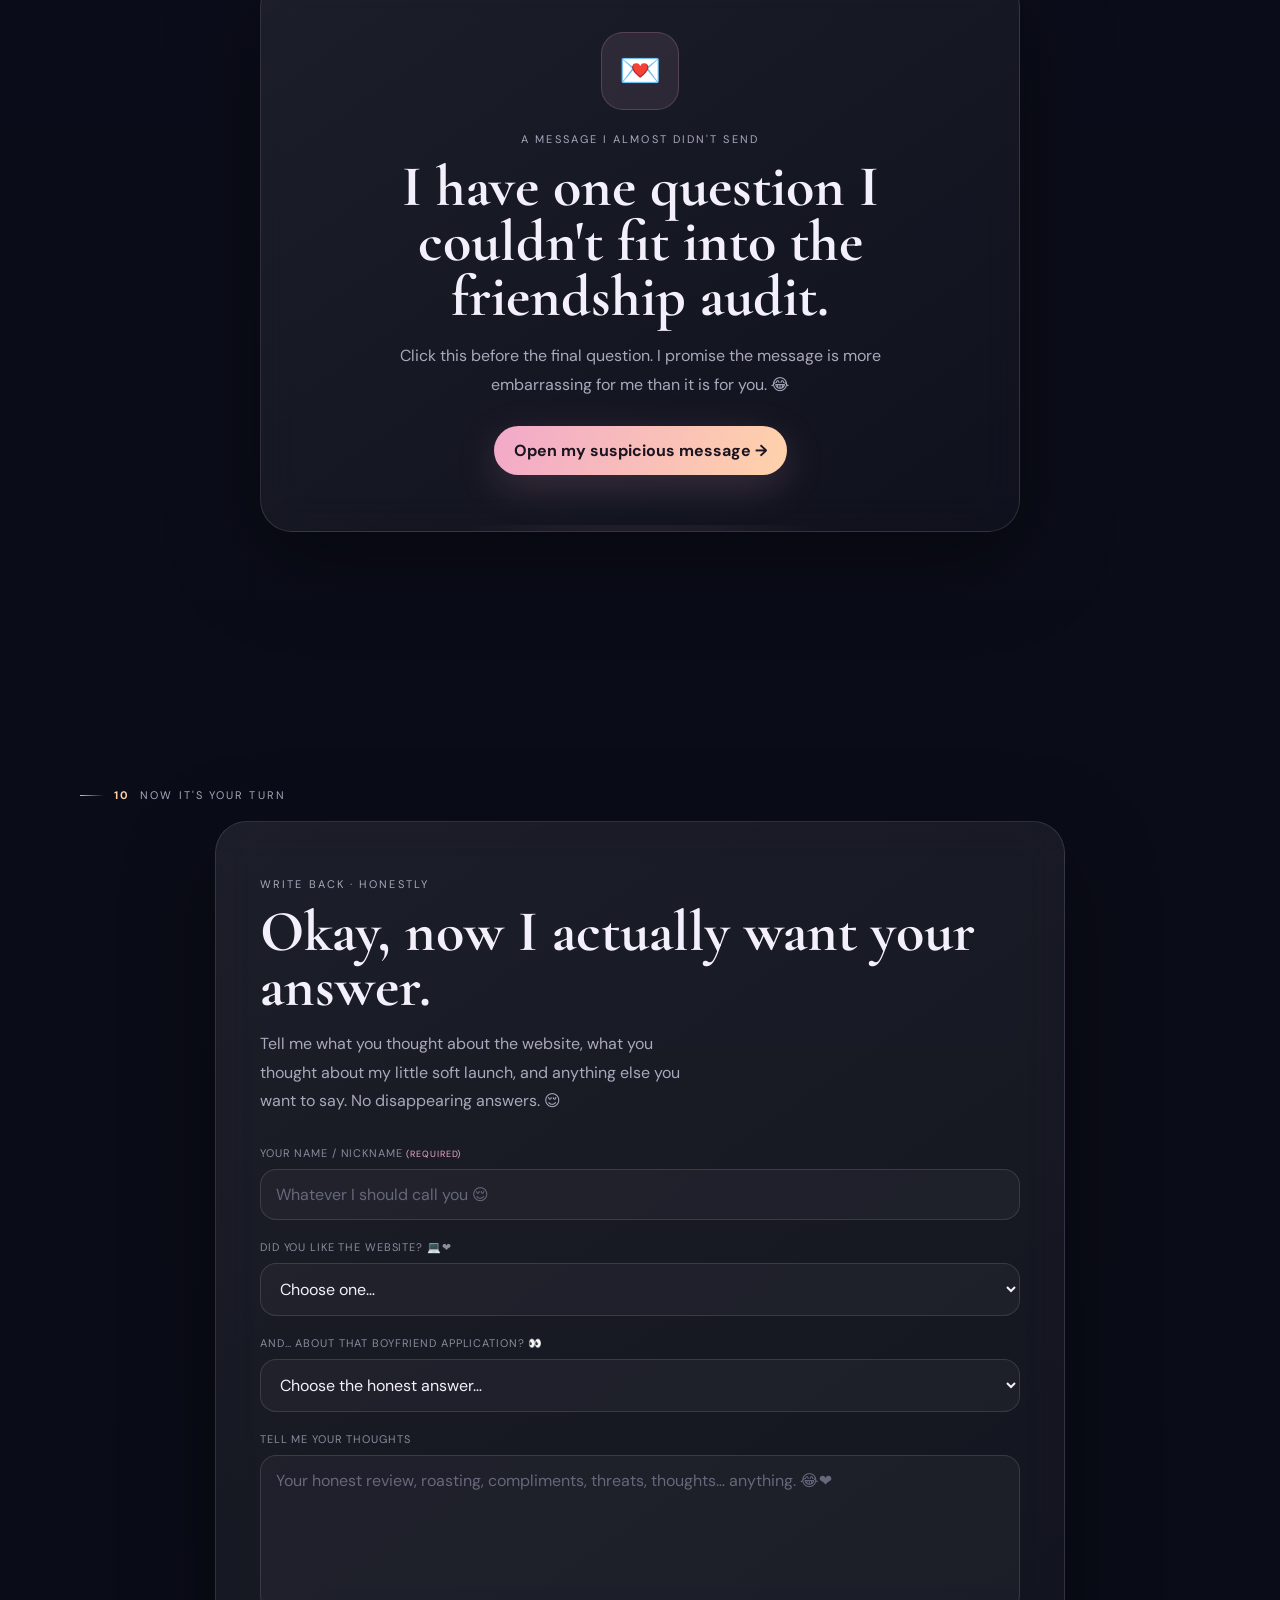
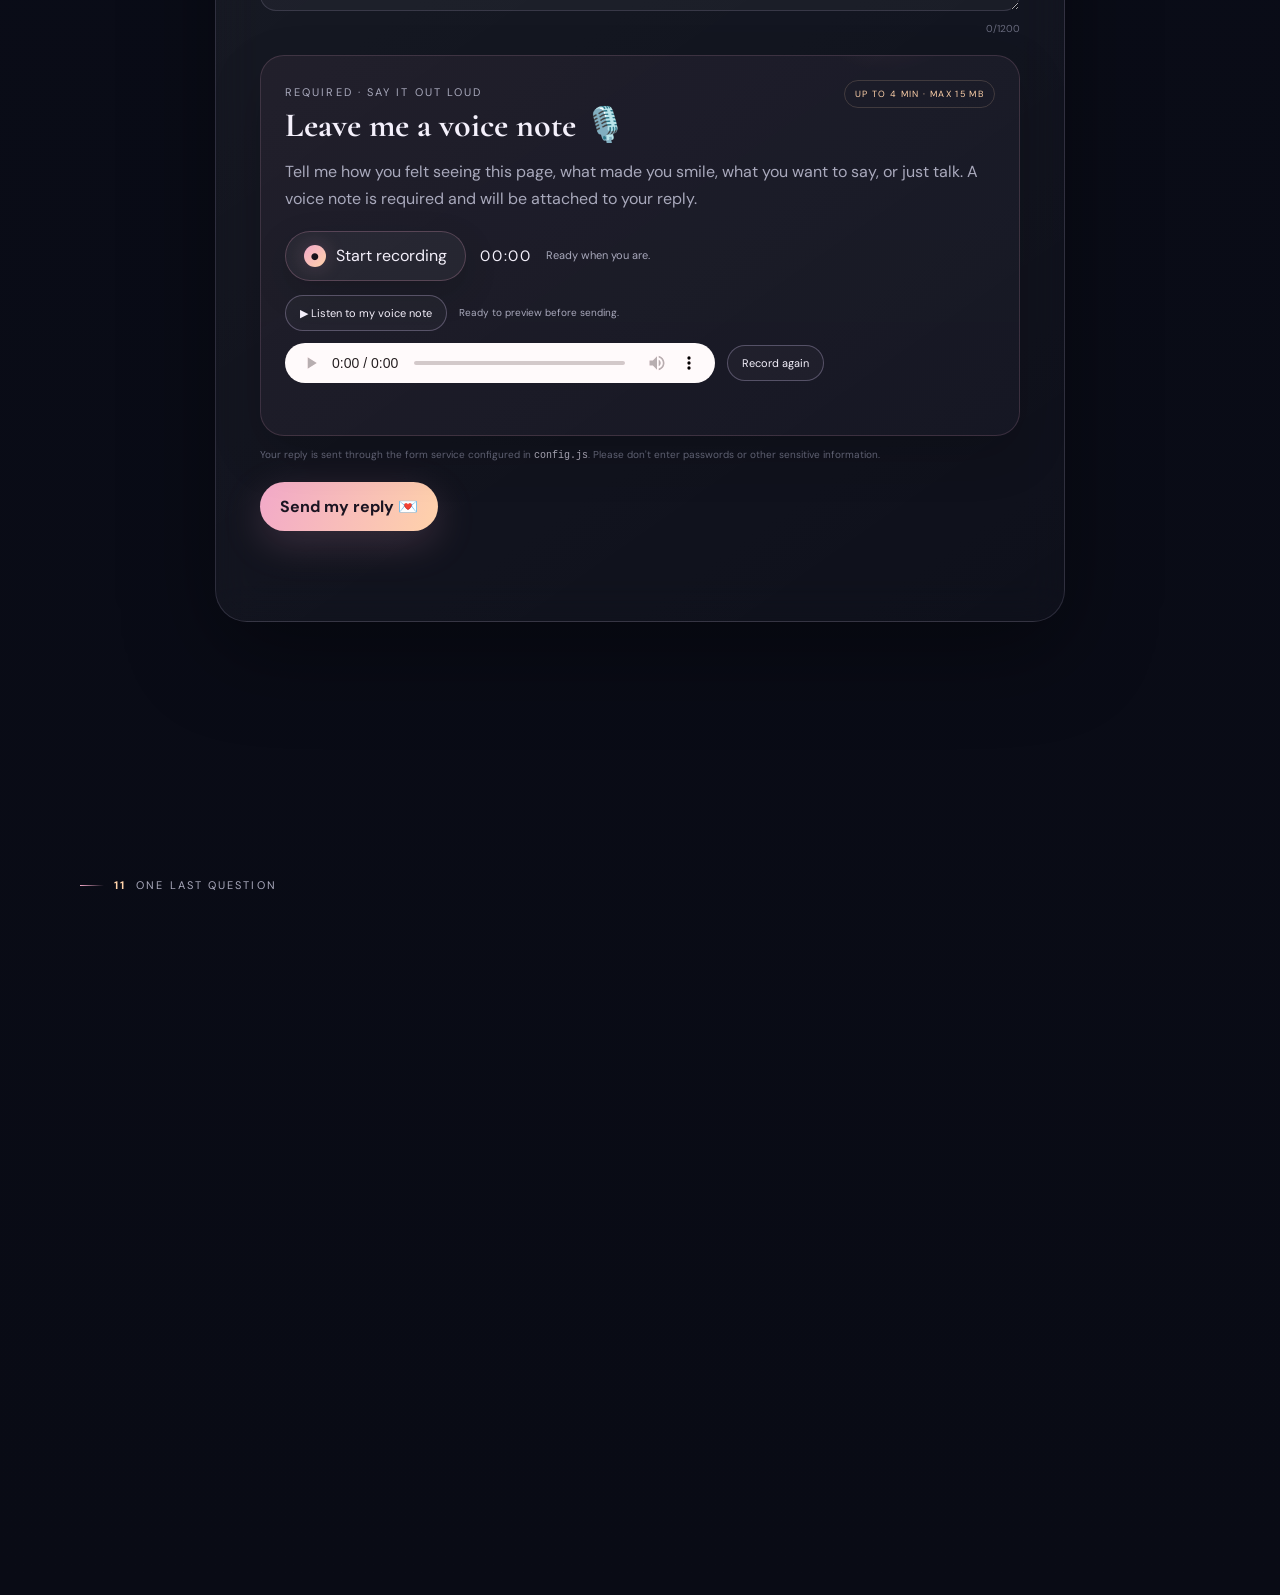
==== commit 3b5a9b20: "updated" ====
--- a/index.html
+++ b/index.html
@@ -272,7 +272,7 @@
         <h2>Okay, now I actually want your answer.</h2>
         <p class="section-intro">Tell me what you thought about the website, what you thought about my little soft launch, and anything else you want to say. No disappearing answers. 😌</p>
 
-        <form id="replyForm" class="reply-form" method="POST" target="_blank" enctype="multipart/form-data" novalidate>
+        <form id="replyForm" class="reply-form" method="POST" enctype="multipart/form-data" novalidate>
           <div class="form-row"><label for="replyName">Your name / nickname <span>(required)</span></label><input id="replyName" name="name" type="text" maxlength="60" placeholder="Whatever I should call you 😌" required></div>
           <div class="form-row"><label for="webExperience">Did you like the website? 💻❤️</label><select id="webExperience" name="website_experience" required><option value="" selected disabled>Choose one…</option><option>Loved it ❤️</option><option>It was really sweet 🥹</option><option>Pretty good 😌</option><option>It needs work 😂</option><option>I have complaints. Lots of them. 😭</option></select></div>
           <div class="form-row"><label for="softAnswer">And… about that boyfriend application? 👀</label><select id="softAnswer" name="soft_launch_response" required><option value="" selected disabled>Choose the honest answer…</option><option>Yes — application accepted. ❤️</option><option>Maybe… let me think. 😭</option><option>I like the idea, but I need time. 😌</option><option>You're staying in the friend department. 😂</option><option>I would like to discuss this properly.</option></select></div>
@@ -309,8 +309,7 @@
           <input type="hidden" name="quiz_answers" id="quizAnswersHidden" value="">
           <input type="hidden" name="_subject" value="Shejal replied to the birthday surprise 💌">
           <input type="hidden" name="_template" value="table">
-          <input type="hidden" name="_next" id="replyNextUrl" value="">
-          <input type="hidden" name="_url" id="replySourceUrl" value="">
+          <input type="hidden" name="_captcha" value="false">
           <input type="text" name="_honey" tabindex="-1" autocomplete="off" class="honeypot" aria-hidden="true">
           <div class="reply-consent">Your reply is sent through the form service configured in <code>config.js</code>. Please don't enter passwords or other sensitive information.</div>
           <button class="primary-btn reply-submit" id="replySubmit" type="submit">Send my reply 💌</button>
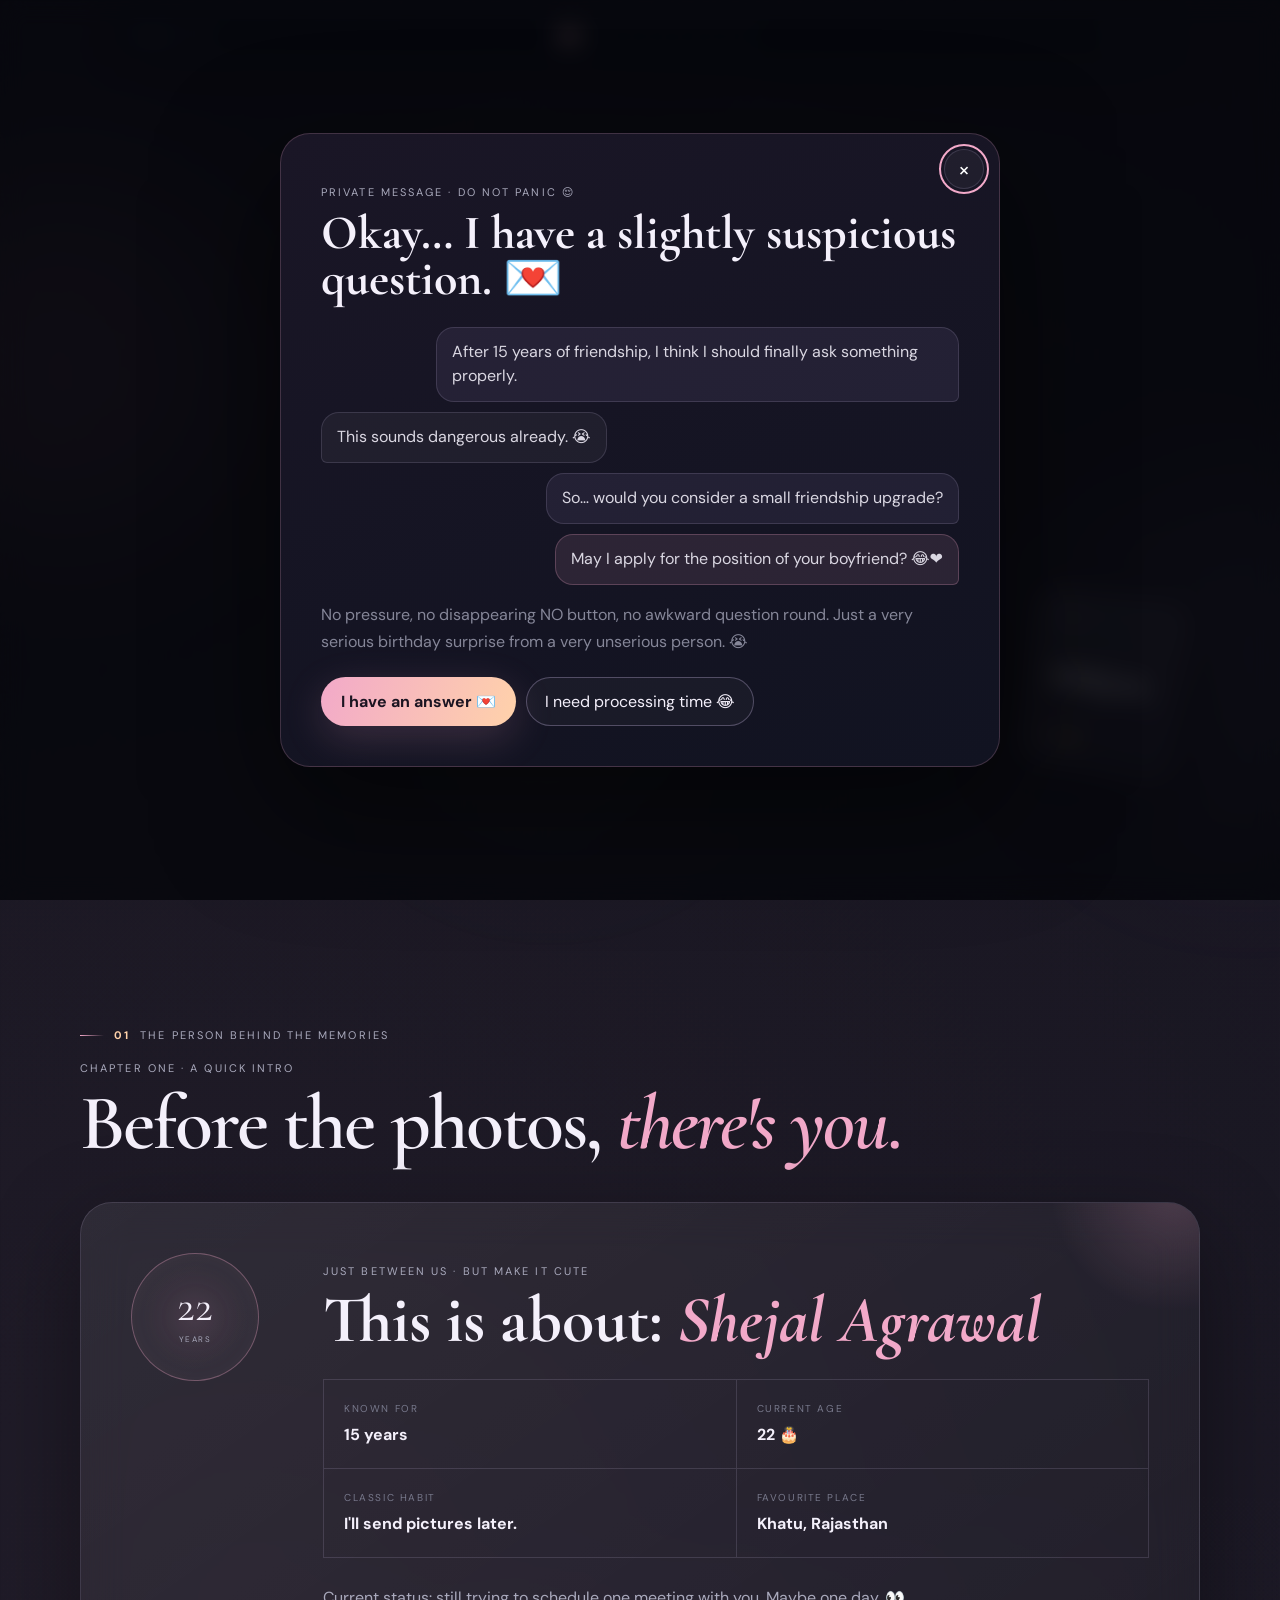
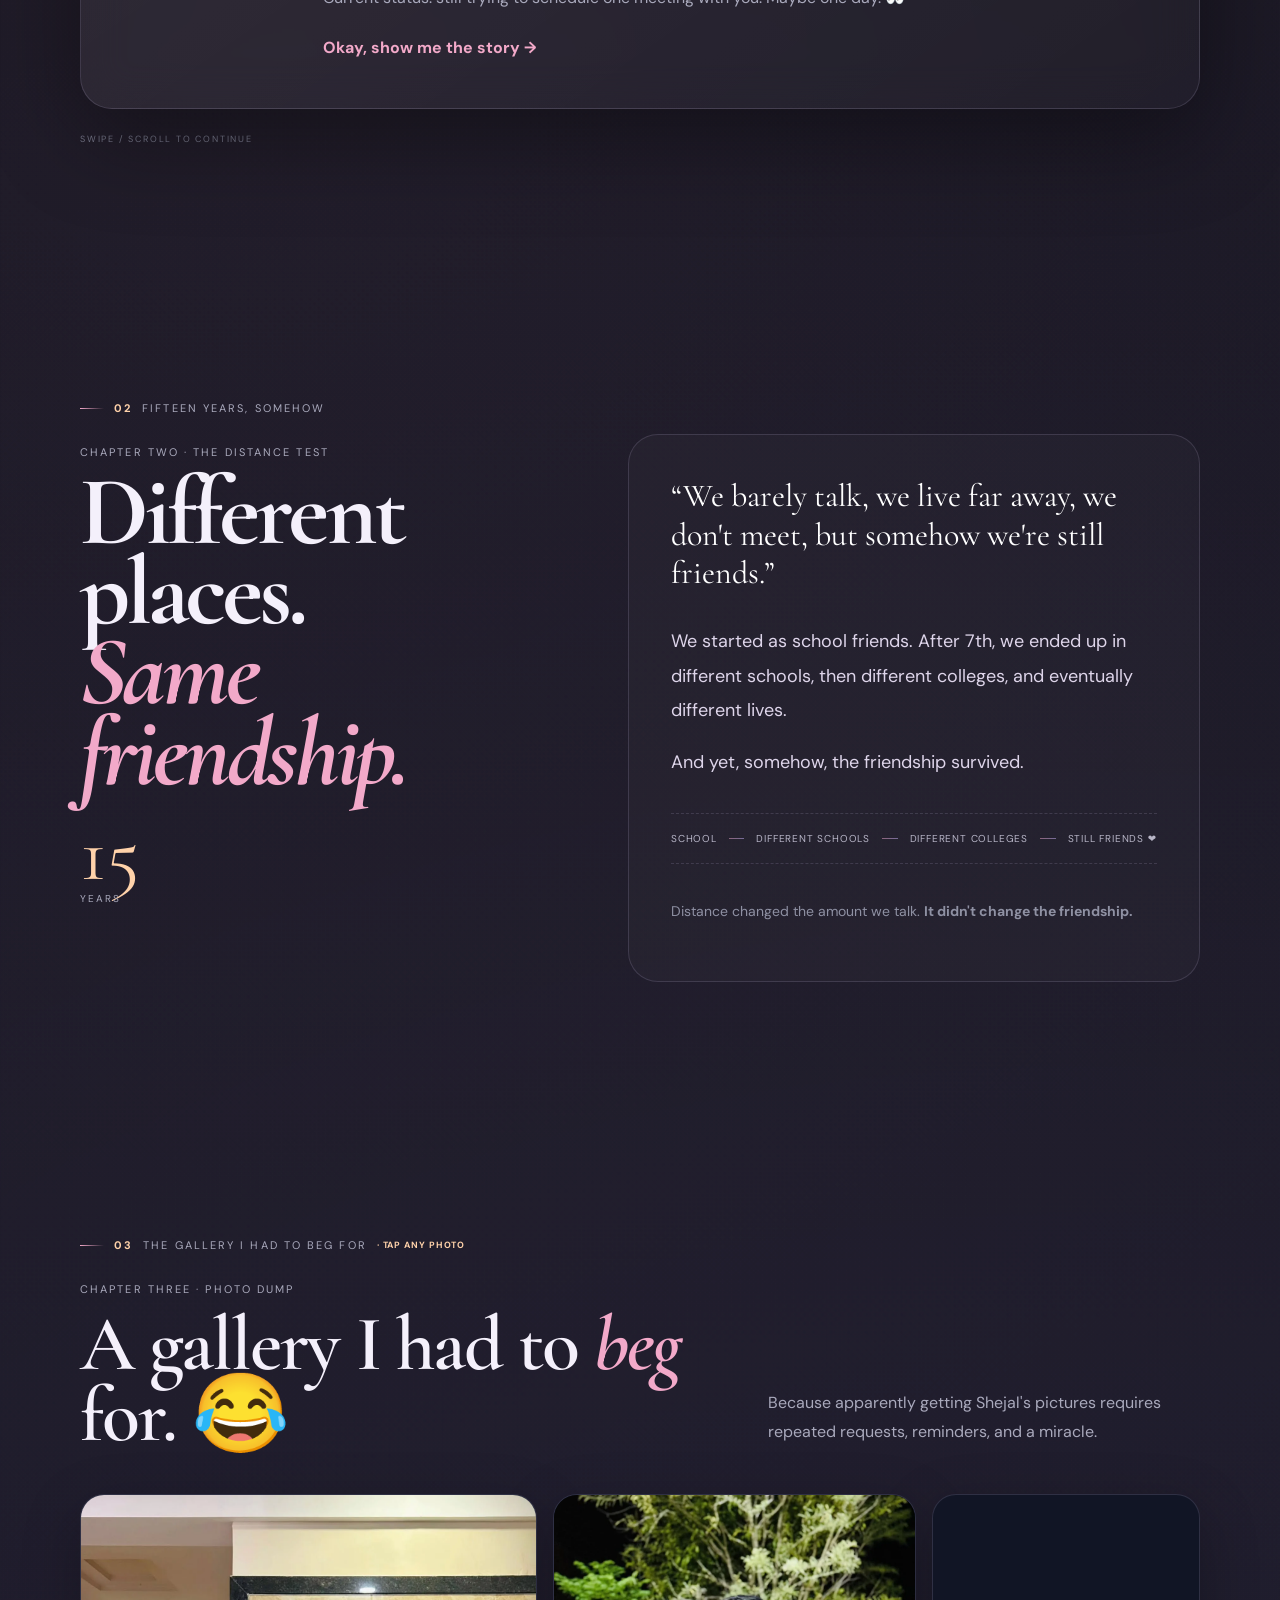
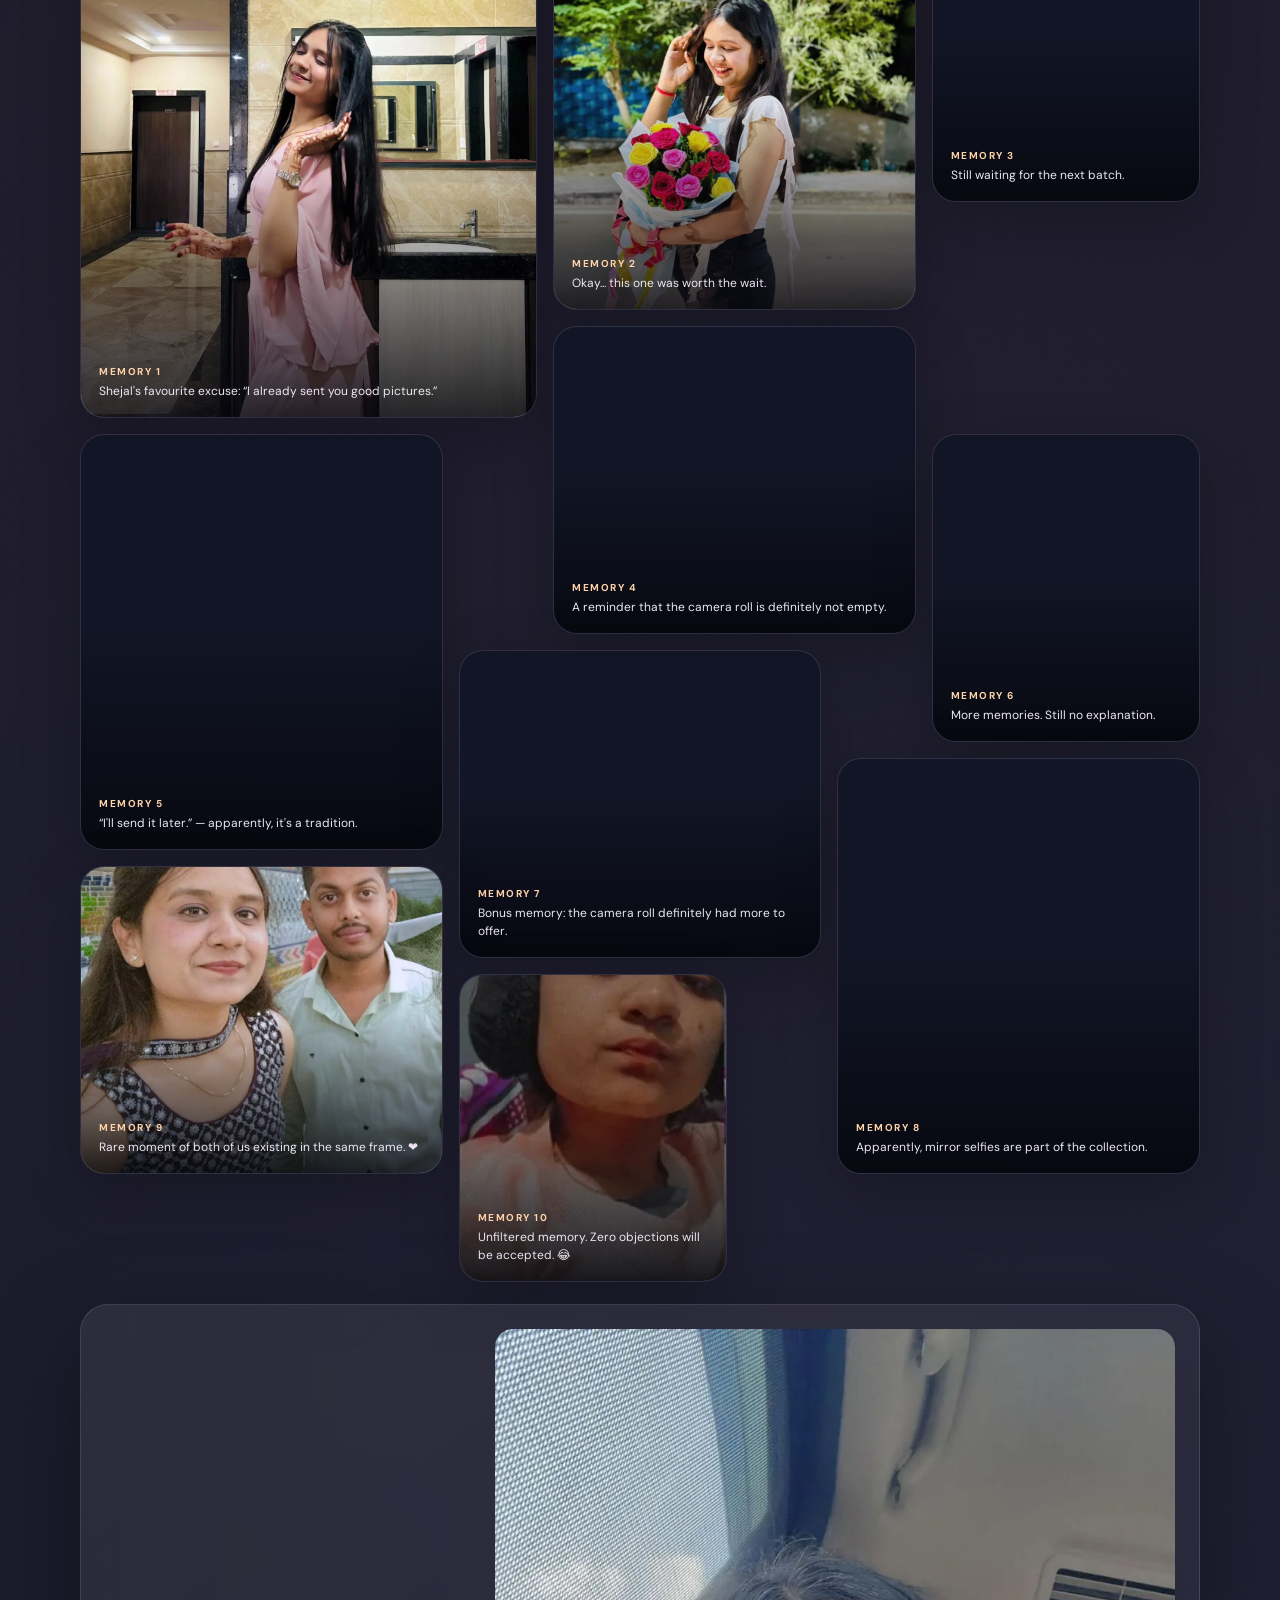
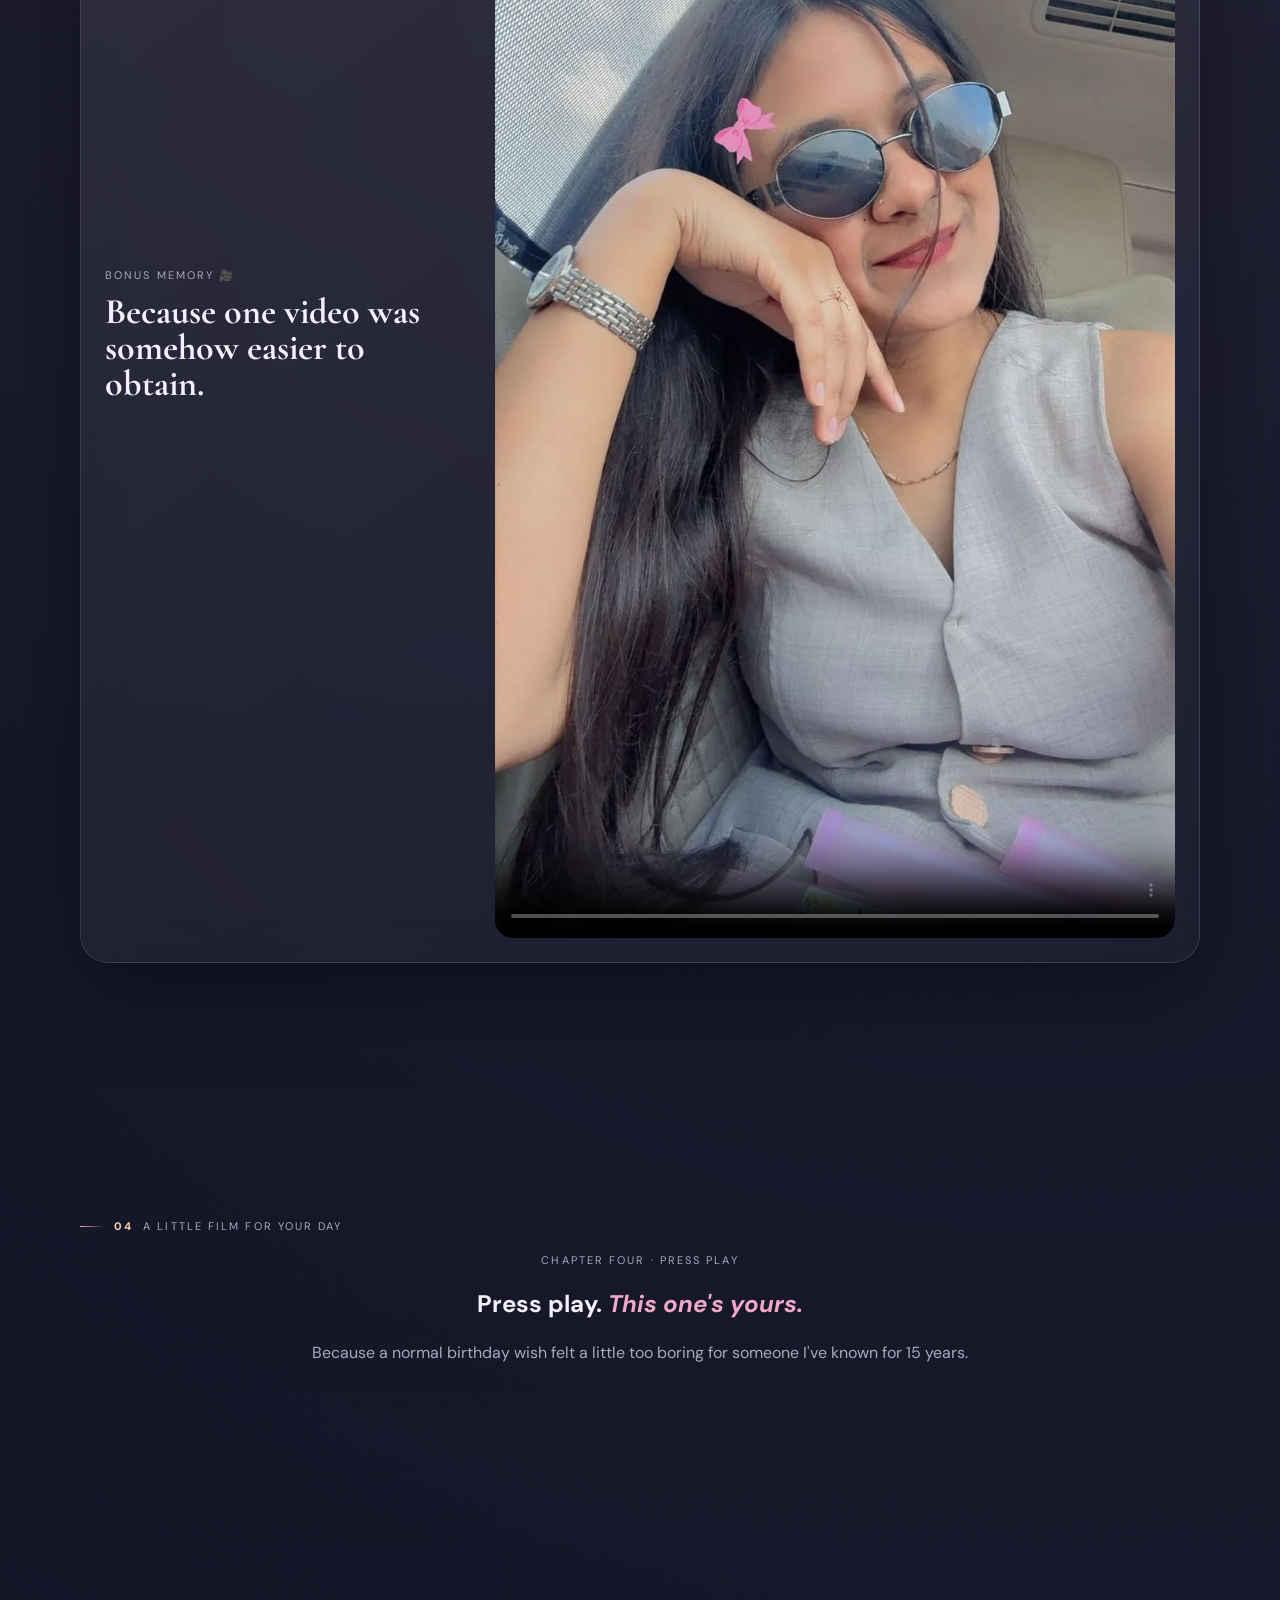
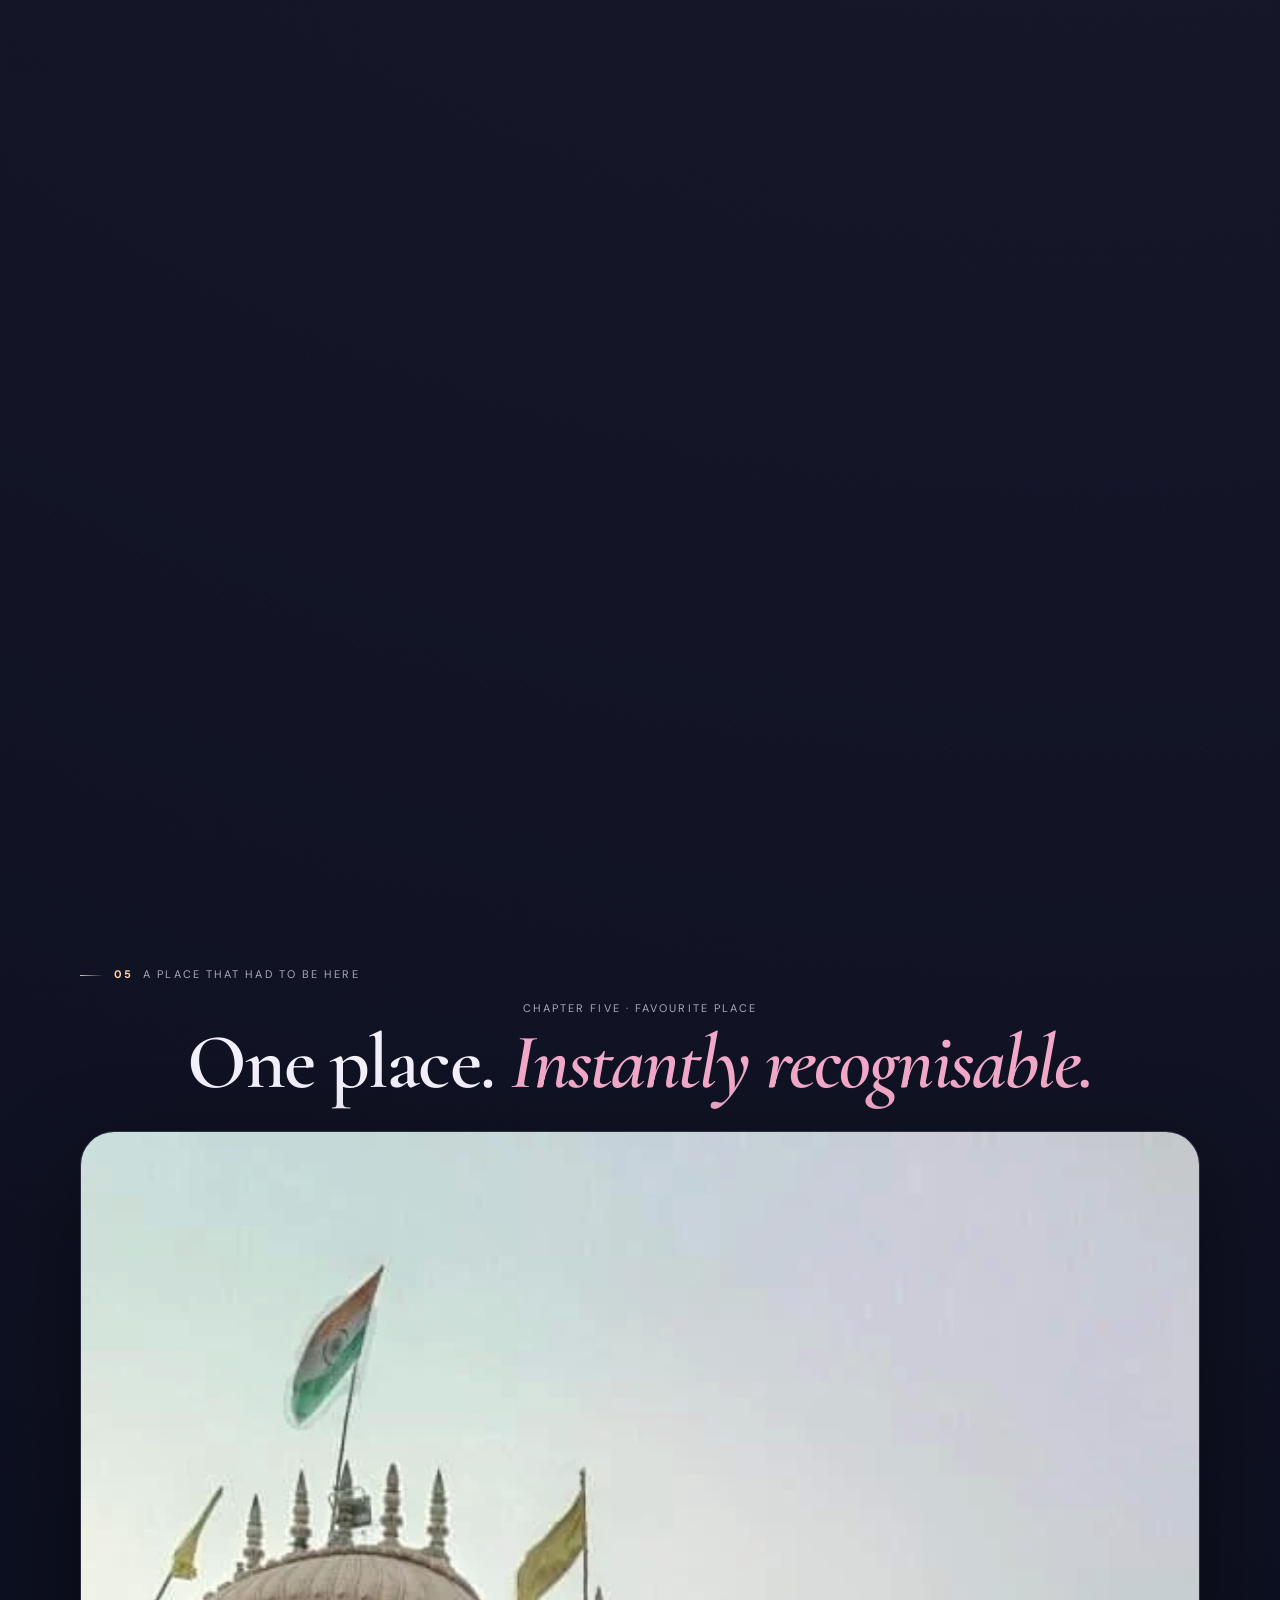
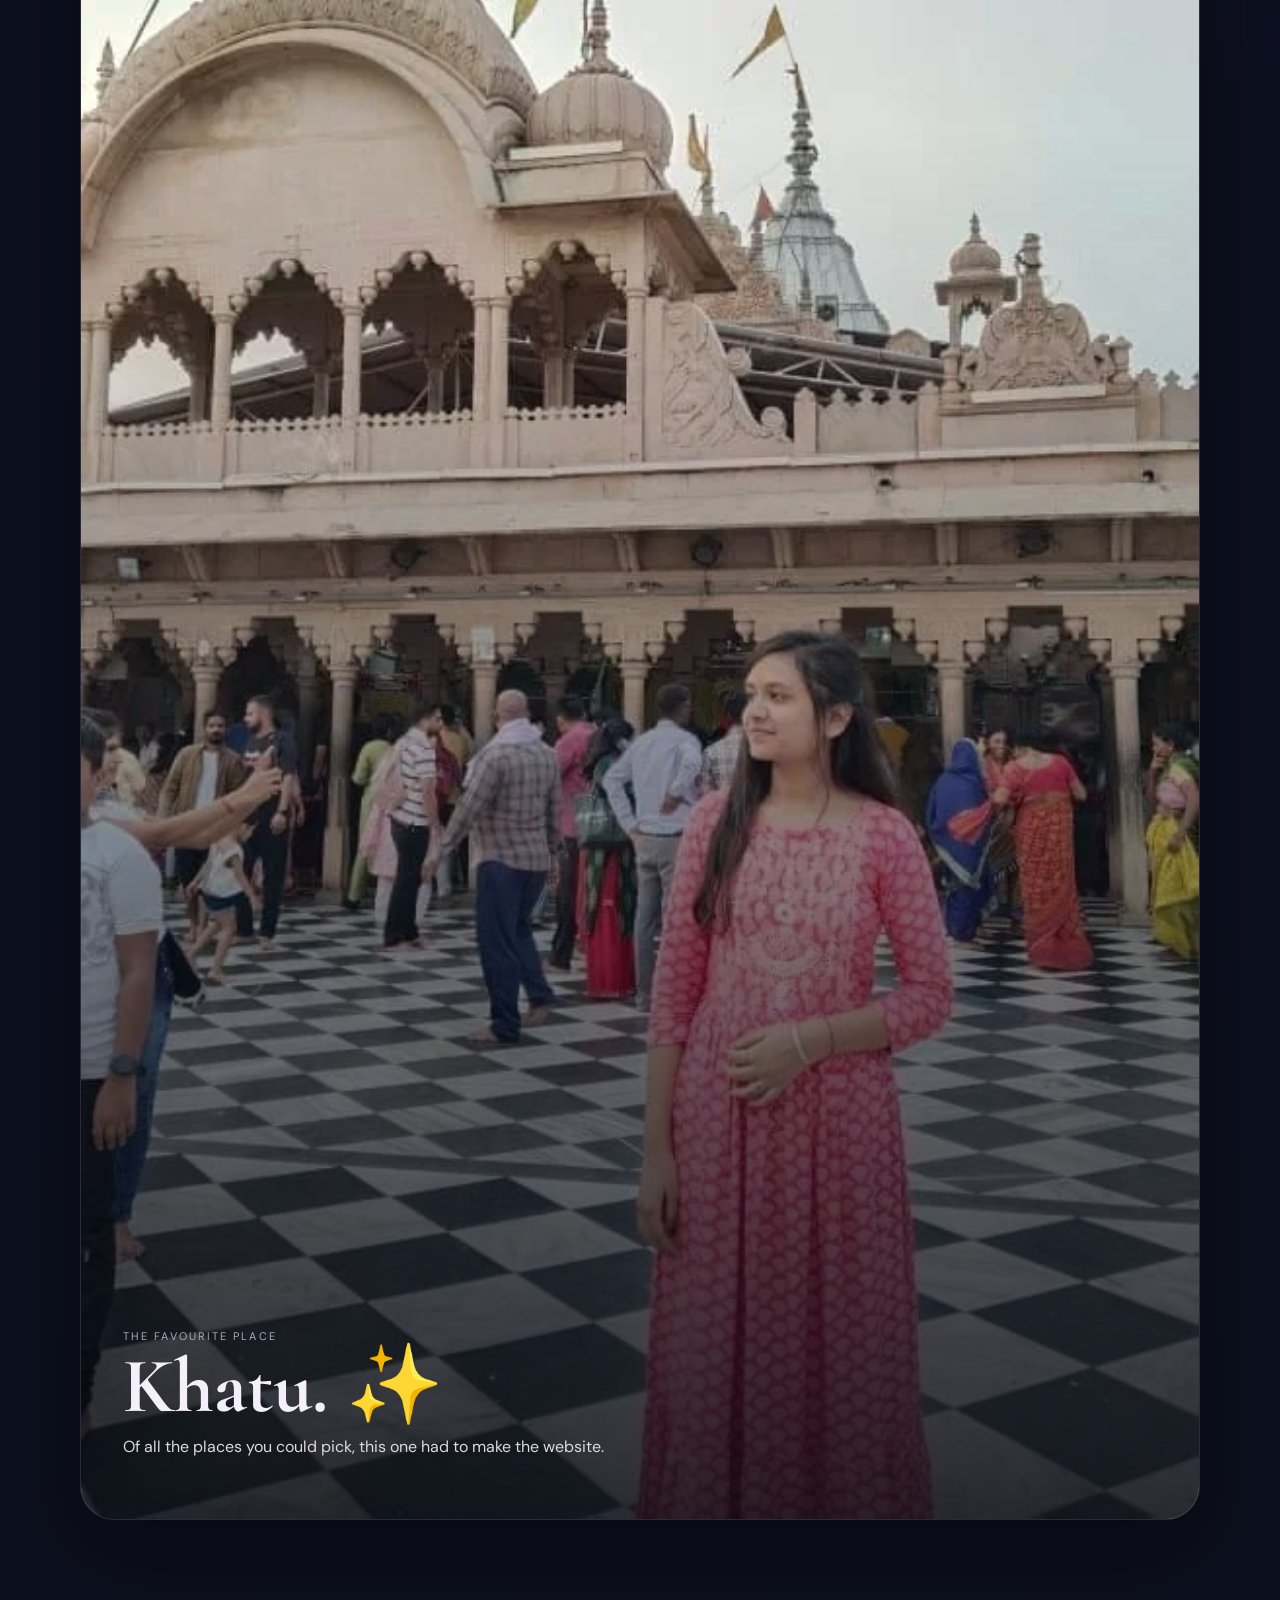
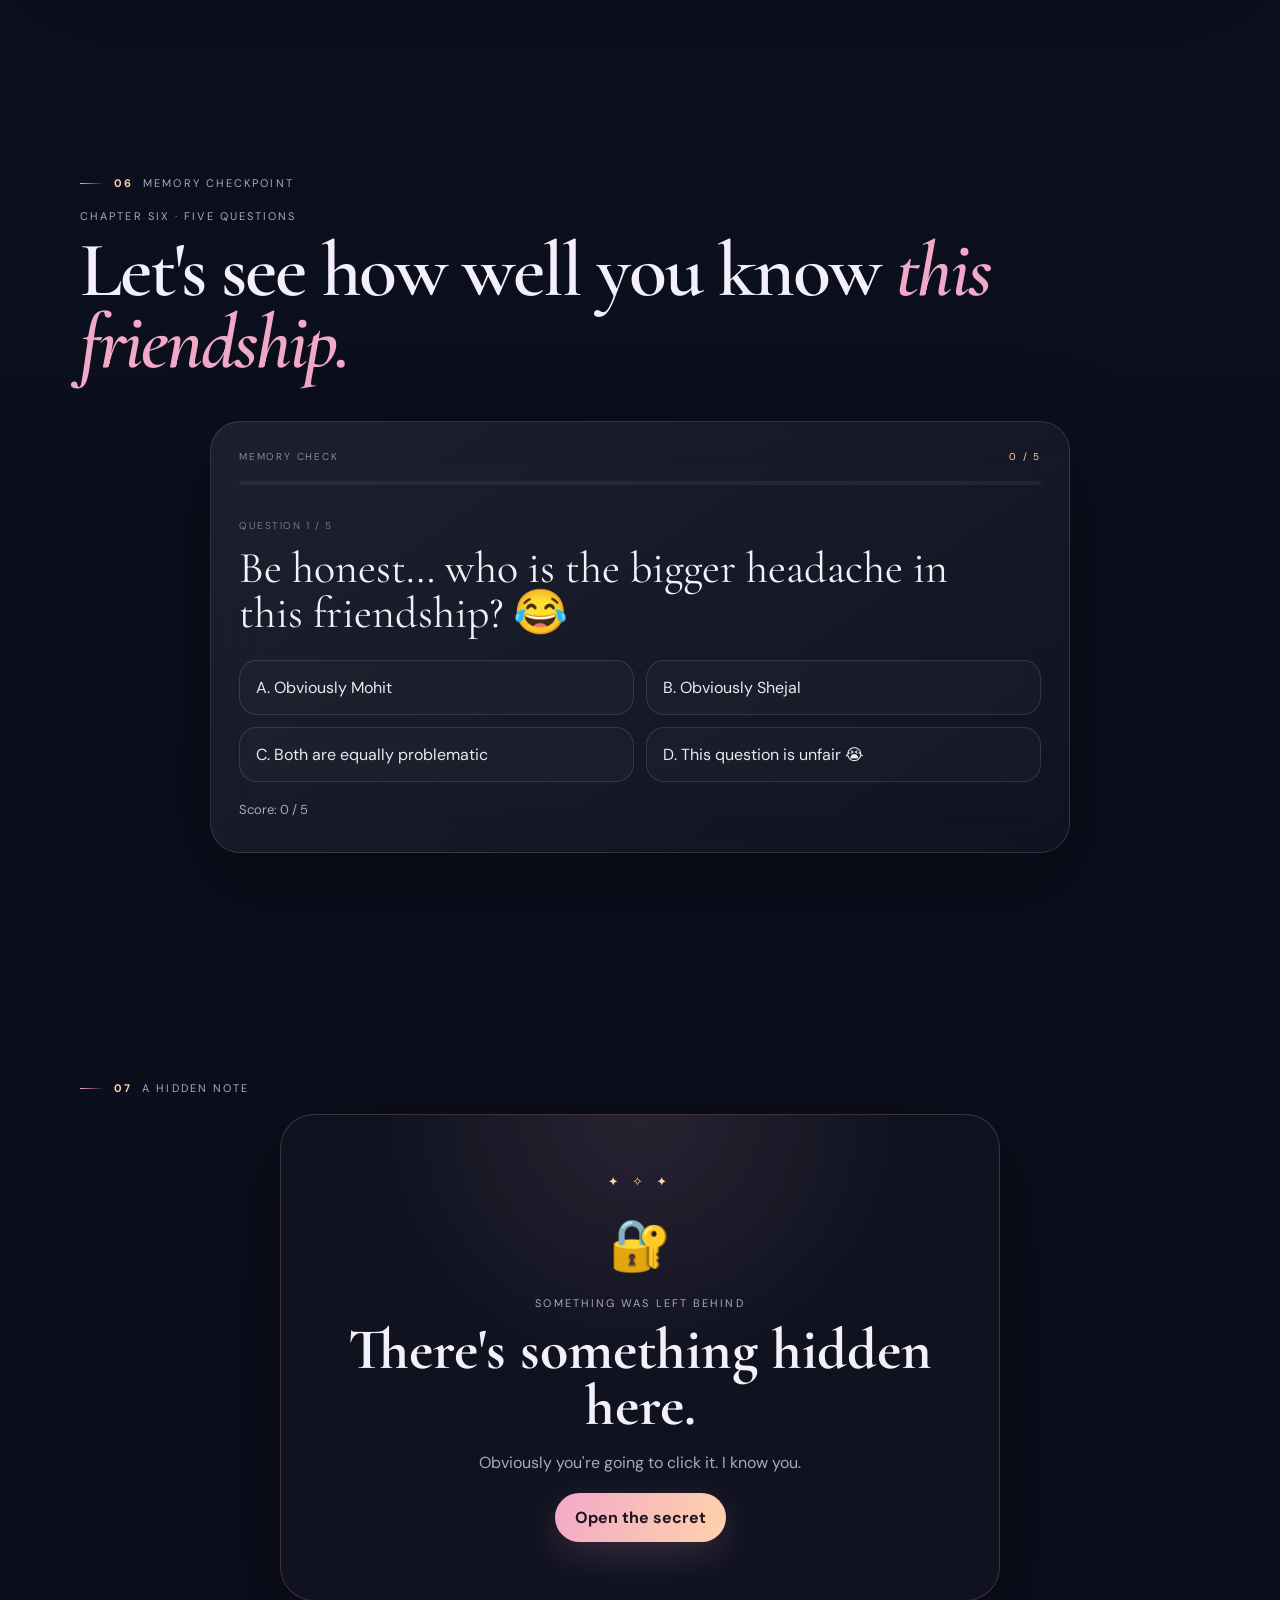
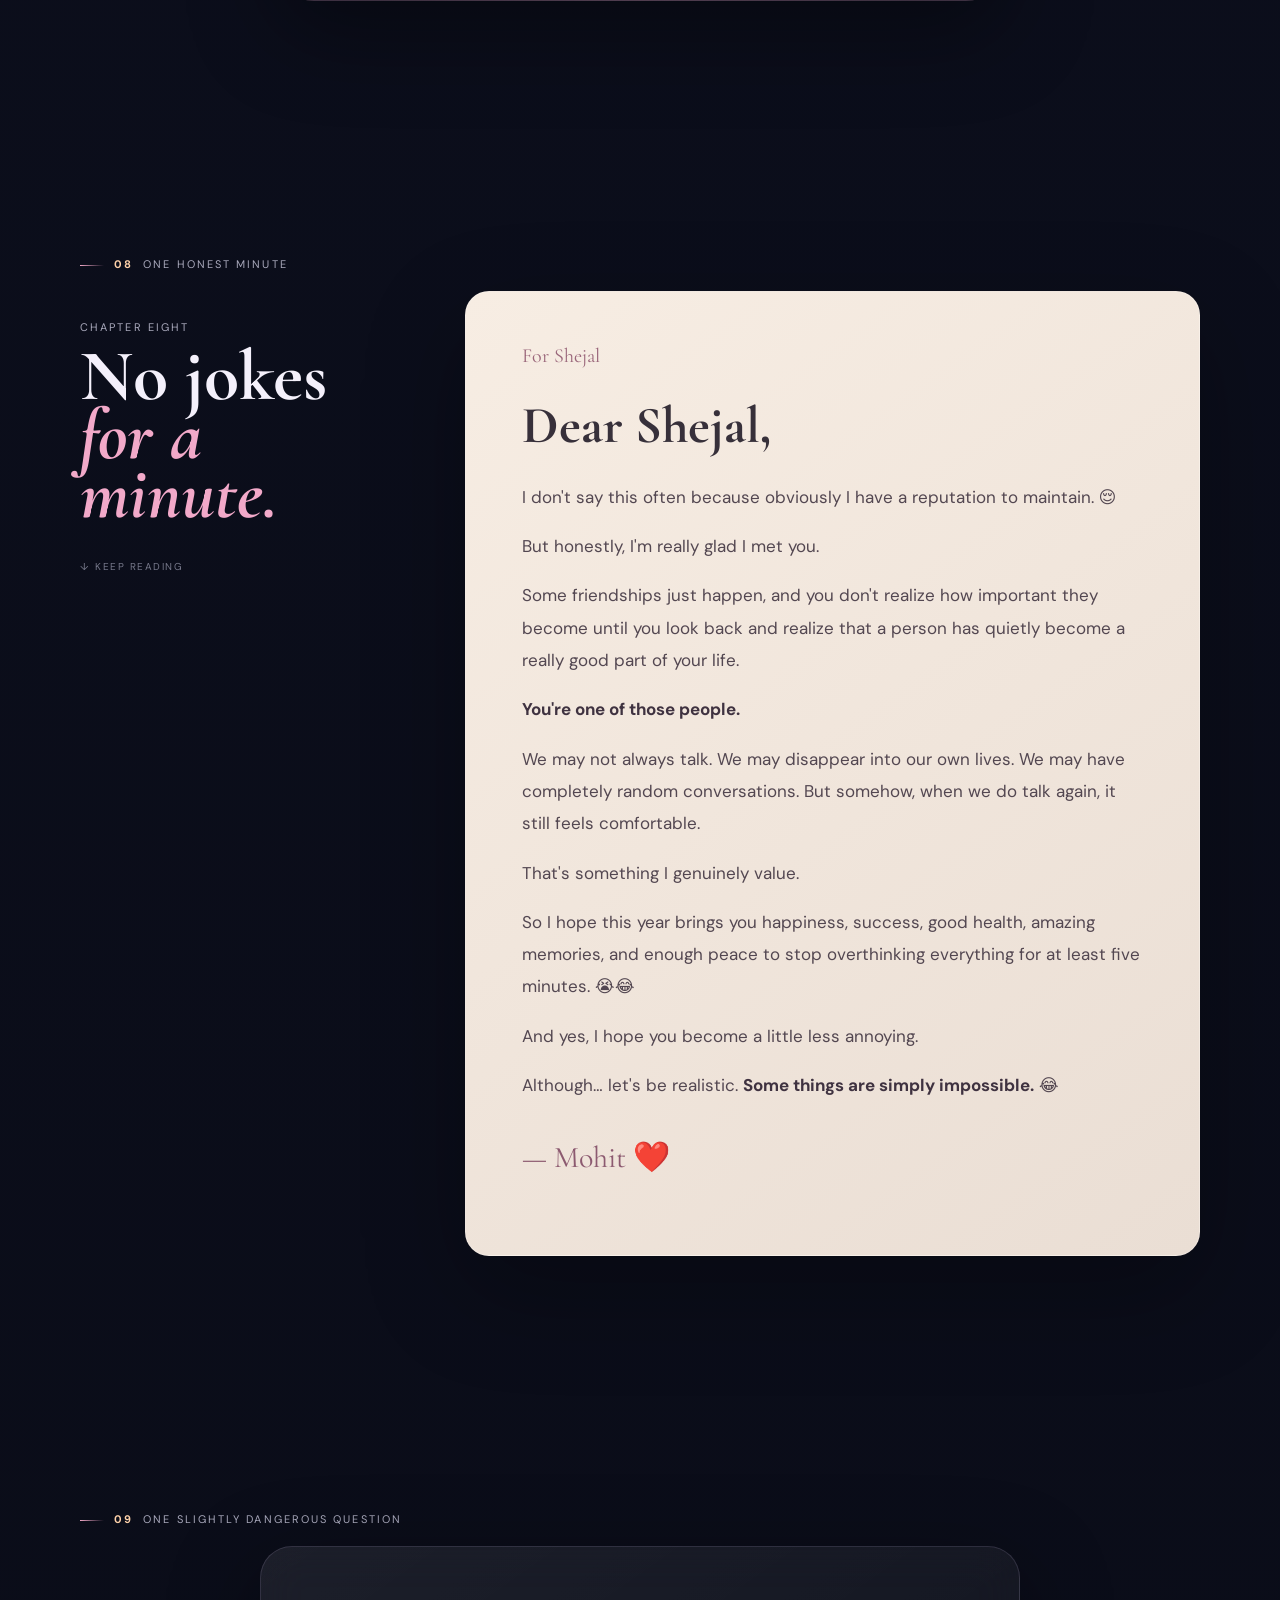
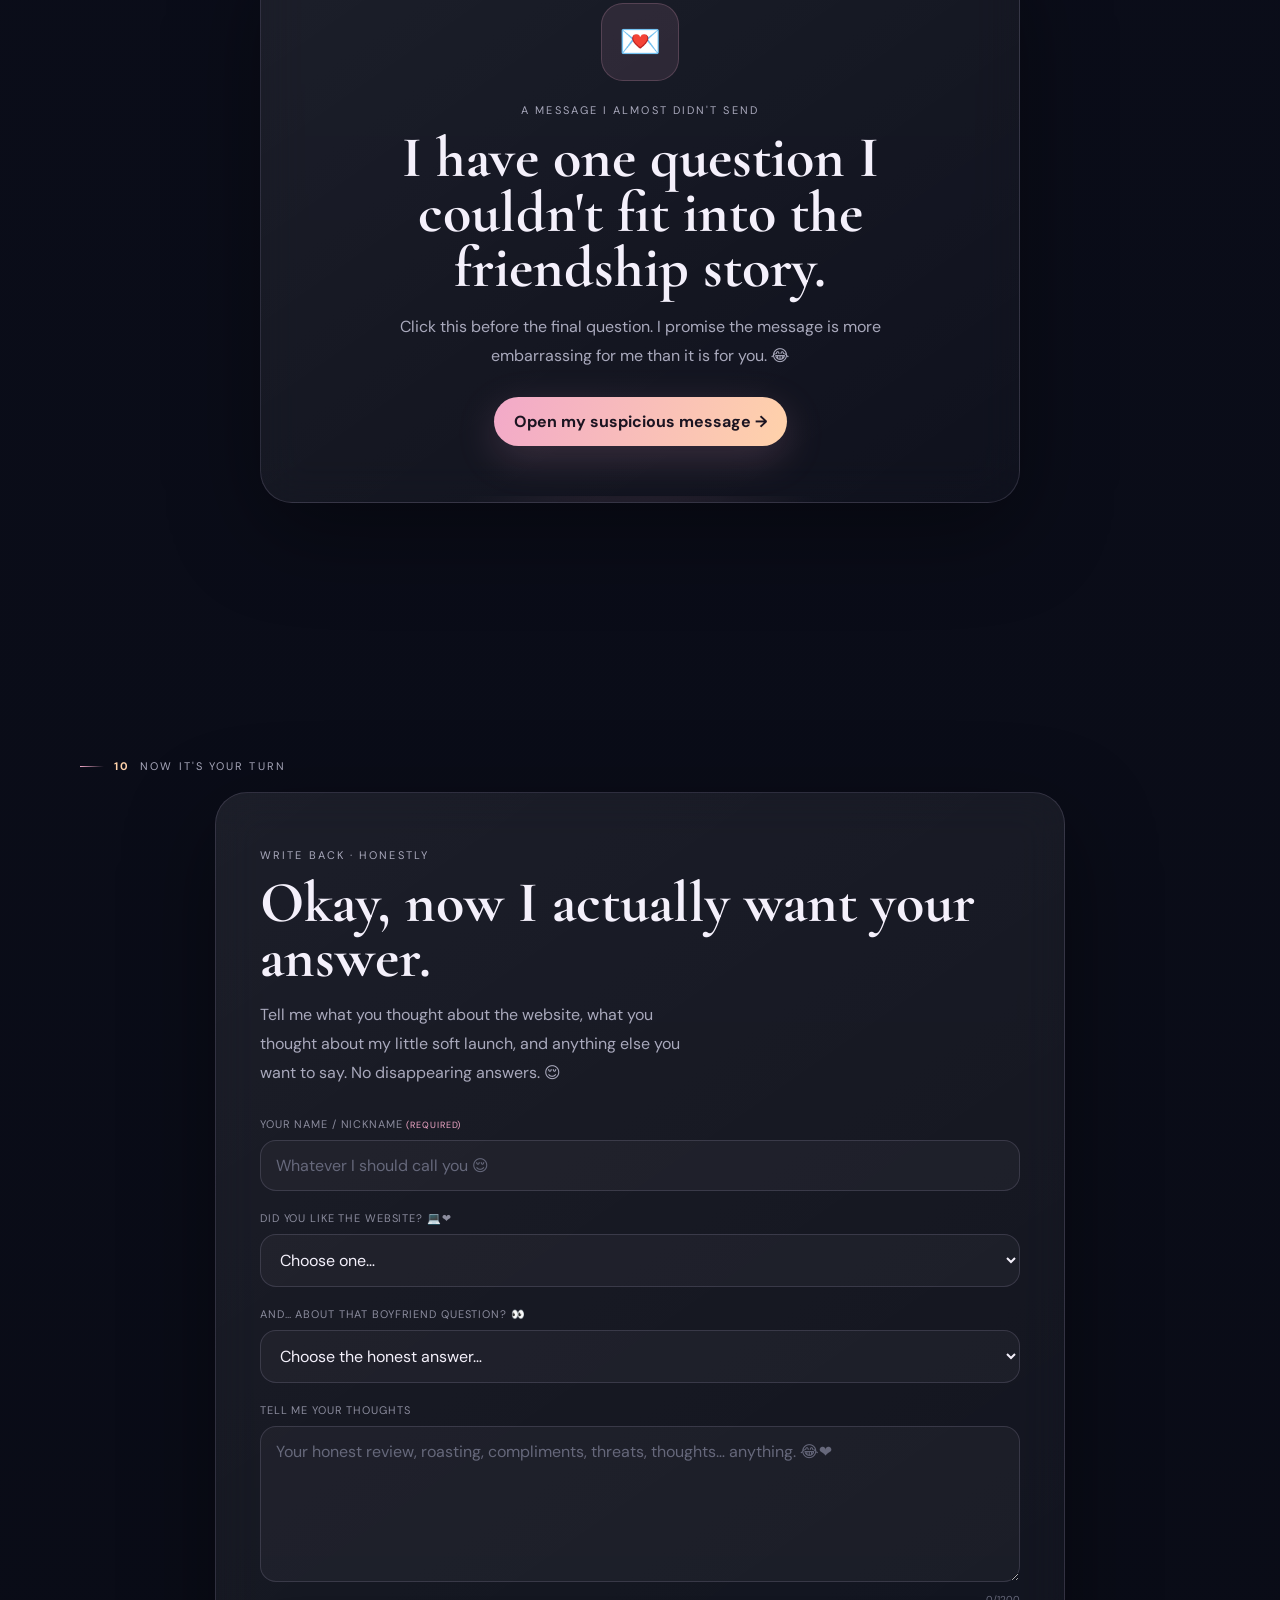
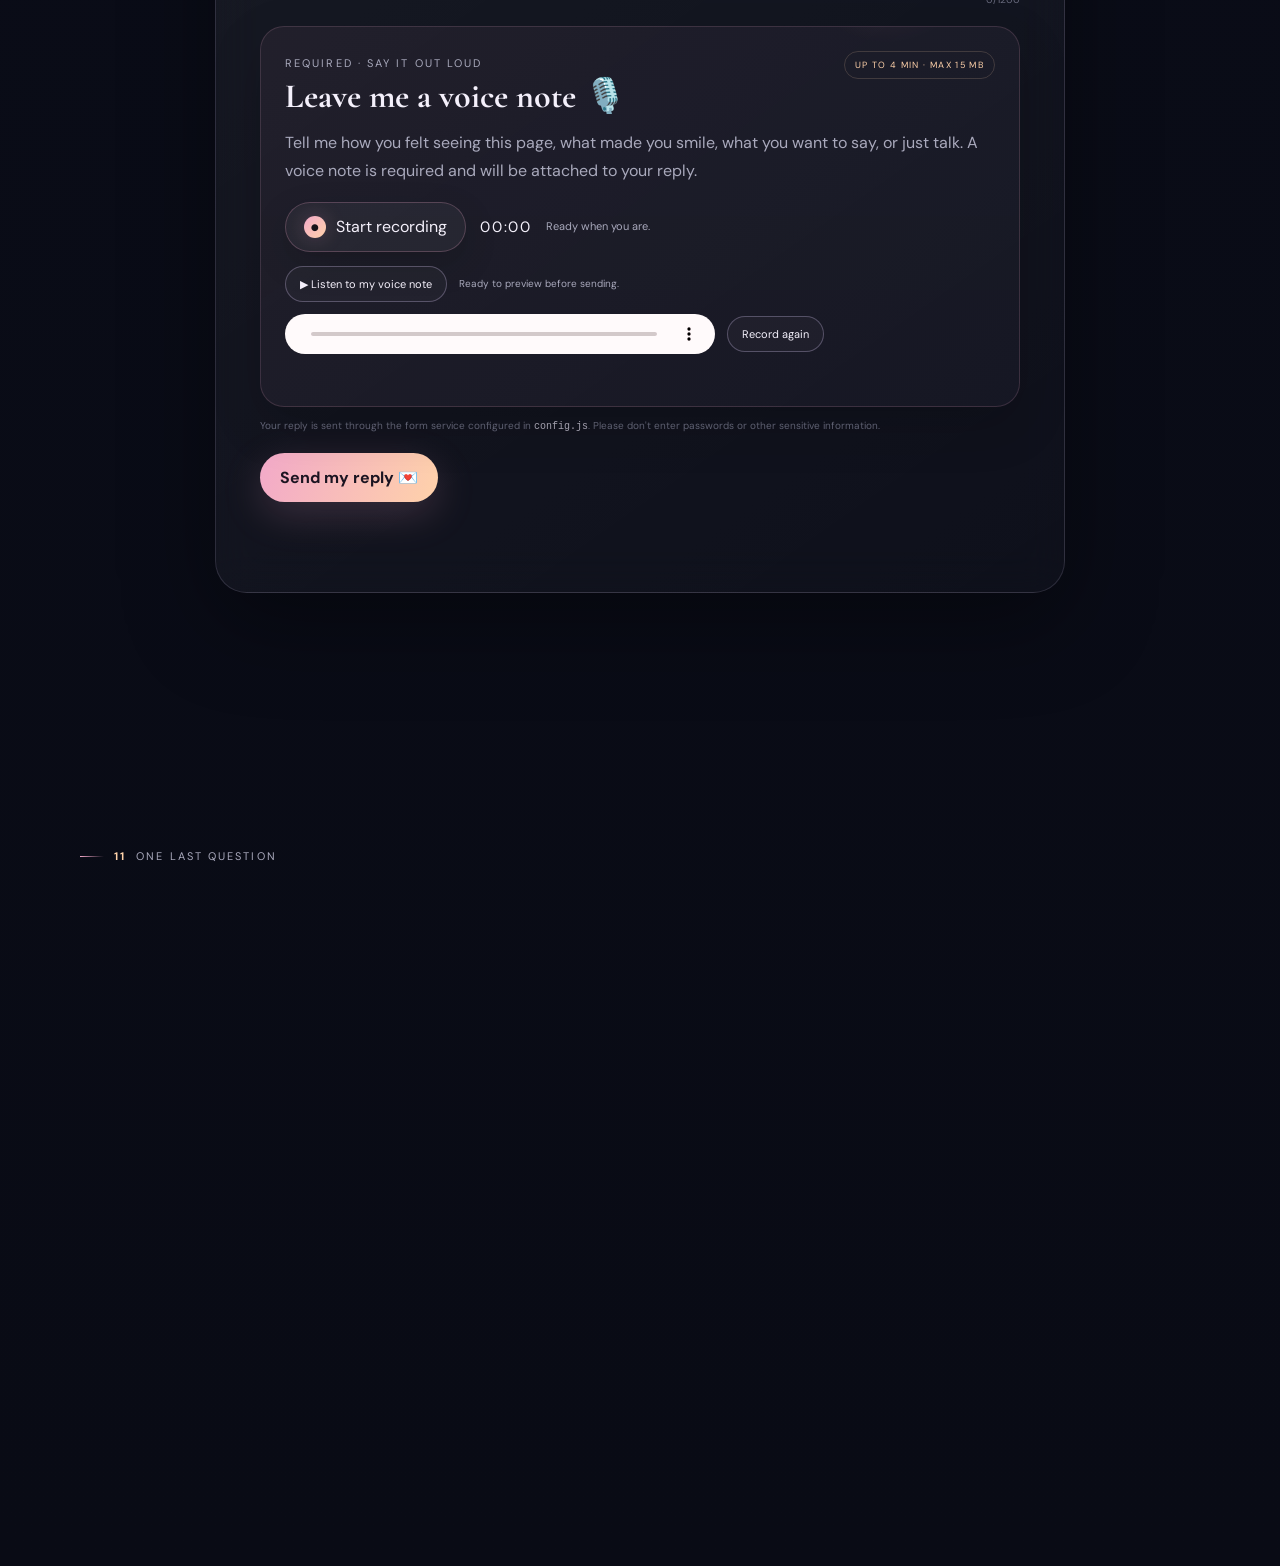
==== commit 02cc1b55: "00" ====
--- a/index.html
+++ b/index.html
@@ -69,7 +69,7 @@
         <div class="soft-bubble me">So… would you consider a small friendship upgrade?</div>
         <div class="soft-bubble me highlight">May I apply for the position of your boyfriend? 😂❤️</div>
       </div>
-      <p class="soft-note">No pressure, no disappearing NO button, no awkward interview round. Just a very serious application from a very unserious person. 😭</p>
+      <p class="soft-note">No pressure, no disappearing NO button, no awkward question round. Just a very serious birthday surprise from a very unserious person. 😭</p>
       <div class="soft-modal-actions">
         <button class="primary-btn" id="softReplyYes" type="button">I have an answer 💌</button>
         <button class="ghost-btn" id="softReplyLater" type="button">I need processing time 😂</button>
@@ -109,15 +109,15 @@
       <div class="glass card intro-card" data-reveal>
         <div class="profile-stamp"><span>22</span><small>YEARS</small></div>
         <div class="intro-copy">
-          <p class="tiny">CONFIDENTIAL — BUT MAKE IT CUTE</p>
-          <h3>Subject: <em>Shejal Agrawal</em></h3>
+          <p class="tiny">JUST BETWEEN US · BUT MAKE IT CUTE</p>
+          <h3>This is about: <em>Shejal Agrawal</em></h3>
           <div class="facts">
             <div><span>Known for</span><strong>15 years</strong></div>
             <div><span>Current age</span><strong>22 🎂</strong></div>
-            <div><span>Known weakness</span><strong>I'll send pictures later.</strong></div>
+            <div><span>Classic habit</span><strong>I'll send pictures later.</strong></div>
             <div><span>Favourite place</span><strong>Khatu, Rajasthan</strong></div>
           </div>
-          <p class="note">Investigation status: still trying to schedule one meeting with the subject. Results remain inconclusive. 👀</p>
+          <p class="note">Current status: still trying to schedule one meeting with you. Maybe one day. 👀</p>
           <button class="text-btn" data-scroll="#story">Okay, show me the story →</button>
         </div>
       </div>
@@ -145,33 +145,33 @@
     </section>
 
     <section class="section chapter photo-section" id="photos" data-chapter="03">
-      <div class="section-label"><span>03</span> THE GALLERY I HAD TO EARN <span class="tap-note">· tap any photo</span></div>
+      <div class="section-label"><span>03</span> THE GALLERY I HAD TO BEG FOR <span class="tap-note">· tap any photo</span></div>
       <div class="chapter-head split-head">
         <div>
           <p class="tiny">CHAPTER THREE · PHOTO DUMP</p>
           <h2>A gallery I had to <em>beg</em> for. 😂</h2>
         </div>
-        <p class="section-intro">Because apparently getting Shejal's pictures requires repeated applications, reminders, and a miracle.</p>
+        <p class="section-intro">Because apparently getting Shejal's pictures requires repeated requests, reminders, and a miracle.</p>
       </div>
 
       <div class="photo-reel" id="photoGallery">
         <figure class="photo-card tall" data-reveal>
-          <img src="assets/photo-06.webp" alt="Shejal smiling" loading="eager" fetchpriority="high" decoding="async" data-caption="Shejal's favourite defence: I already sent you good pictures.">
-          <figcaption><b>Exhibit A</b><span>Shejal's favourite defence: “I already sent you good pictures.”</span></figcaption>
+          <img src="assets/photo-06.webp" alt="Shejal smiling" loading="eager" fetchpriority="high" decoding="async" data-caption="Shejal's favourite excuse: I already sent you good pictures.">
+          <figcaption><b>Memory 1</b><span>Shejal's favourite excuse: “I already sent you good pictures.”</span></figcaption>
         </figure>
-        <figure class="photo-card" data-reveal><img src="assets/photo-05.webp" alt="Shejal dressed up" loading="lazy" decoding="async" data-caption="Okay... this one was worth the wait."><figcaption><b>Exhibit B</b><span>Okay... this one was worth the wait.</span></figcaption></figure>
-        <figure class="photo-card" data-reveal><img src="assets/photo-04.webp" alt="Shejal at an event" loading="lazy" decoding="async" data-caption="Still waiting for the next batch."><figcaption><b>Exhibit C</b><span>Still waiting for the next batch.</span></figcaption></figure>
-        <figure class="photo-card" data-reveal><img src="assets/photo-03.webp" alt="Shejal" loading="lazy" decoding="async" data-caption="Proof that the camera roll is not actually empty."><figcaption><b>Exhibit D</b><span>Proof that the camera roll is not actually empty.</span></figcaption></figure>
-        <figure class="photo-card" data-reveal><img src="assets/photo-02.webp" alt="Shejal" loading="lazy" decoding="async" data-caption="I'll send it later. — historical records, apparently."><figcaption><b>Exhibit E</b><span>“I'll send it later.” — historical records, apparently.</span></figcaption></figure>
-        <figure class="photo-card" data-reveal><img src="assets/photo-07.webp" alt="Shejal" loading="lazy" decoding="async" data-caption="More evidence. Still no explanation."><figcaption><b>Exhibit F</b><span>More evidence. Still no explanation.</span></figcaption></figure>
-        <figure class="photo-card" data-reveal><img src="assets/photo-08.webp" alt="Shejal smiling in a black and silver outfit" loading="lazy" decoding="async" data-caption="Bonus evidence: the camera roll definitely had more to offer."><figcaption><b>Exhibit G</b><span>Bonus evidence: the camera roll definitely had more to offer.</span></figcaption></figure>
-        <figure class="photo-card" data-reveal><img src="assets/photo-09.webp" alt="Shejal taking a mirror selfie" loading="lazy" decoding="async" data-caption="The mirror department has officially submitted evidence."><figcaption><b>Exhibit H</b><span>The mirror department has officially submitted evidence.</span></figcaption></figure>
-        <figure class="photo-card" data-reveal><img src="assets/together.webp" alt="A photo of Shejal and Mohit together" loading="lazy" decoding="async" data-caption="Rare photographic evidence of both of us existing in the same frame. ❤️"><figcaption><b>Exhibit J</b><span>Rare photographic evidence of both of us existing in the same frame. ❤️</span></figcaption></figure>
-        <figure class="photo-card" data-reveal><img src="assets/funny.webp" alt="Shejal at home" loading="lazy" decoding="async" data-caption="Unfiltered evidence. Zero objections will be accepted. 😂"><figcaption><b>Exhibit K</b><span>Unfiltered evidence. Zero objections will be accepted. 😂</span></figcaption></figure>
+        <figure class="photo-card" data-reveal><img src="assets/photo-05.webp" alt="Shejal dressed up" loading="lazy" decoding="async" data-caption="Okay... this one was worth the wait."><figcaption><b>Memory 2</b><span>Okay... this one was worth the wait.</span></figcaption></figure>
+        <figure class="photo-card" data-reveal><img src="assets/photo-04.webp" alt="Shejal at an event" loading="lazy" decoding="async" data-caption="Still waiting for the next batch."><figcaption><b>Memory 3</b><span>Still waiting for the next batch.</span></figcaption></figure>
+        <figure class="photo-card" data-reveal><img src="assets/photo-03.webp" alt="Shejal" loading="lazy" decoding="async" data-caption="A reminder that the camera roll is definitely not empty."><figcaption><b>Memory 4</b><span>A reminder that the camera roll is definitely not empty.</span></figcaption></figure>
+        <figure class="photo-card" data-reveal><img src="assets/photo-02.webp" alt="Shejal" loading="lazy" decoding="async" data-caption="“I'll send it later.” — apparently, it's a tradition."><figcaption><b>Memory 5</b><span>“I'll send it later.” — apparently, it's a tradition.</span></figcaption></figure>
+        <figure class="photo-card" data-reveal><img src="assets/photo-07.webp" alt="Shejal" loading="lazy" decoding="async" data-caption="More memories. Still no explanation."><figcaption><b>Memory 6</b><span>More memories. Still no explanation.</span></figcaption></figure>
+        <figure class="photo-card" data-reveal><img src="assets/photo-08.webp" alt="Shejal smiling in a black and silver outfit" loading="lazy" decoding="async" data-caption="Bonus memory: the camera roll definitely had more to offer."><figcaption><b>Memory 7</b><span>Bonus memory: the camera roll definitely had more to offer.</span></figcaption></figure>
+        <figure class="photo-card" data-reveal><img src="assets/photo-09.webp" alt="Shejal taking a mirror selfie" loading="lazy" decoding="async" data-caption="Apparently, mirror selfies are part of the collection."><figcaption><b>Memory 8</b><span>Apparently, mirror selfies are part of the collection.</span></figcaption></figure>
+        <figure class="photo-card" data-reveal><img src="assets/together.webp" alt="A photo of Shejal and Mohit together" loading="lazy" decoding="async" data-caption="Rare moment of both of us existing in the same frame. ❤️"><figcaption><b>Memory 9</b><span>Rare moment of both of us existing in the same frame. ❤️</span></figcaption></figure>
+        <figure class="photo-card" data-reveal><img src="assets/funny.webp" alt="Shejal at home" loading="lazy" decoding="async" data-caption="Unfiltered memory. Zero objections will be accepted. 😂"><figcaption><b>Memory 10</b><span>Unfiltered memory. Zero objections will be accepted. 😂</span></figcaption></figure>
       </div>
 
       <div class="video-card glass" data-reveal>
-        <div><p class="tiny">BONUS EVIDENCE 🎥</p><h3>Because one video was somehow easier to obtain.</h3></div>
+        <div><p class="tiny">BONUS MEMORY 🎥</p><h3>Because one video was somehow easier to obtain.</h3></div>
         <video id="memoryVideo" controls playsinline preload="none" poster="assets/photo-11.webp" data-src="assets/shejal-video.mp4"><source data-src="assets/shejal-video.mp4" type="video/mp4"></video>
       </div>
     </section>
@@ -259,7 +259,7 @@
       <div class="soft-launch-card glass" data-reveal>
         <div class="soft-launch-icon">💌</div>
         <p class="tiny">A MESSAGE I ALMOST DIDN'T SEND</p>
-        <h2>I have one question I couldn't fit into the friendship audit.</h2>
+        <h2>I have one question I couldn't fit into the friendship story.</h2>
         <p>Click this before the final question. I promise the message is more embarrassing for me than it is for you. 😂</p>
         <button class="primary-btn" id="openSoftLaunch" type="button">Open my suspicious message →</button>
       </div>
@@ -275,7 +275,7 @@
         <form id="replyForm" class="reply-form" method="POST" enctype="multipart/form-data" novalidate>
           <div class="form-row"><label for="replyName">Your name / nickname <span>(required)</span></label><input id="replyName" name="name" type="text" maxlength="60" placeholder="Whatever I should call you 😌" required></div>
           <div class="form-row"><label for="webExperience">Did you like the website? 💻❤️</label><select id="webExperience" name="website_experience" required><option value="" selected disabled>Choose one…</option><option>Loved it ❤️</option><option>It was really sweet 🥹</option><option>Pretty good 😌</option><option>It needs work 😂</option><option>I have complaints. Lots of them. 😭</option></select></div>
-          <div class="form-row"><label for="softAnswer">And… about that boyfriend application? 👀</label><select id="softAnswer" name="soft_launch_response" required><option value="" selected disabled>Choose the honest answer…</option><option>Yes — application accepted. ❤️</option><option>Maybe… let me think. 😭</option><option>I like the idea, but I need time. 😌</option><option>You're staying in the friend department. 😂</option><option>I would like to discuss this properly.</option></select></div>
+          <div class="form-row"><label for="softAnswer">And… about that boyfriend question? 👀</label><select id="softAnswer" name="soft_launch_response" required><option value="" selected disabled>Choose the honest answer…</option><option>Yes — I like the idea. ❤️</option><option>Maybe… let me think. 😭</option><option>I like the idea, but I need time. 😌</option><option>We're staying friends. 😂</option><option>I would like to discuss this properly.</option></select></div>
           <div class="form-row"><label for="extraMessage">Tell me your thoughts</label><textarea id="extraMessage" name="message" maxlength="1200" rows="6" placeholder="Your honest review, roasting, compliments, threats, thoughts… anything. 😂❤️"></textarea><div class="char-count"><span id="charCount">0</span>/1200</div></div>
           <div class="voice-note-field" id="voiceNoteField">
             <div class="voice-note-head">
@@ -339,7 +339,7 @@
         <div class="cake">🎂</div>
         <p class="tiny">27 · 09 · 2004 → 2026</p>
         <h1>Happy Birthday,<br><span>Shejal!</span></h1>
-        <img src="assets/photo-11.webp" alt="Shejal" class="final-photo" loading="lazy" decoding="async" data-caption="The final exhibit. Happy Birthday, Shejal! ❤️">
+        <img src="assets/photo-11.webp" alt="Shejal" class="final-photo" loading="lazy" decoding="async" data-caption="The final memory. Happy Birthday, Shejal! ❤️">
         <p class="final-line">You're not just a friend for one chapter of my life. You're one of those rare people I hope somehow remains in every chapter that comes after it. ❤️</p>
         <p class="tiny">Now go enjoy your day before I start getting emotional again. 😂</p>
         <div class="made">Made with ❤️ by Mohit.</div>
--- a/style.css
+++ b/style.css
@@ -76,3 +76,9 @@
 }
 .voice-preview-head{display:flex;align-items:center;gap:12px;flex-wrap:wrap;width:100%}.voice-play-btn{padding:10px 14px;font-size:11px}.voice-play-btn:disabled{opacity:.55;cursor:not-allowed}.voice-preview-head span{font-size:10px;color:var(--muted);line-height:1.5}
 @media (max-width:640px){.voice-preview-head{align-items:stretch}.voice-play-btn{width:100%}.voice-preview-head span{width:100%}}
+
+/* Same-page submission confirmation */
+.reply-submit.submitted {
+  transform: translateY(-1px);
+  box-shadow: 0 16px 46px rgba(242,169,201,.24);
+}
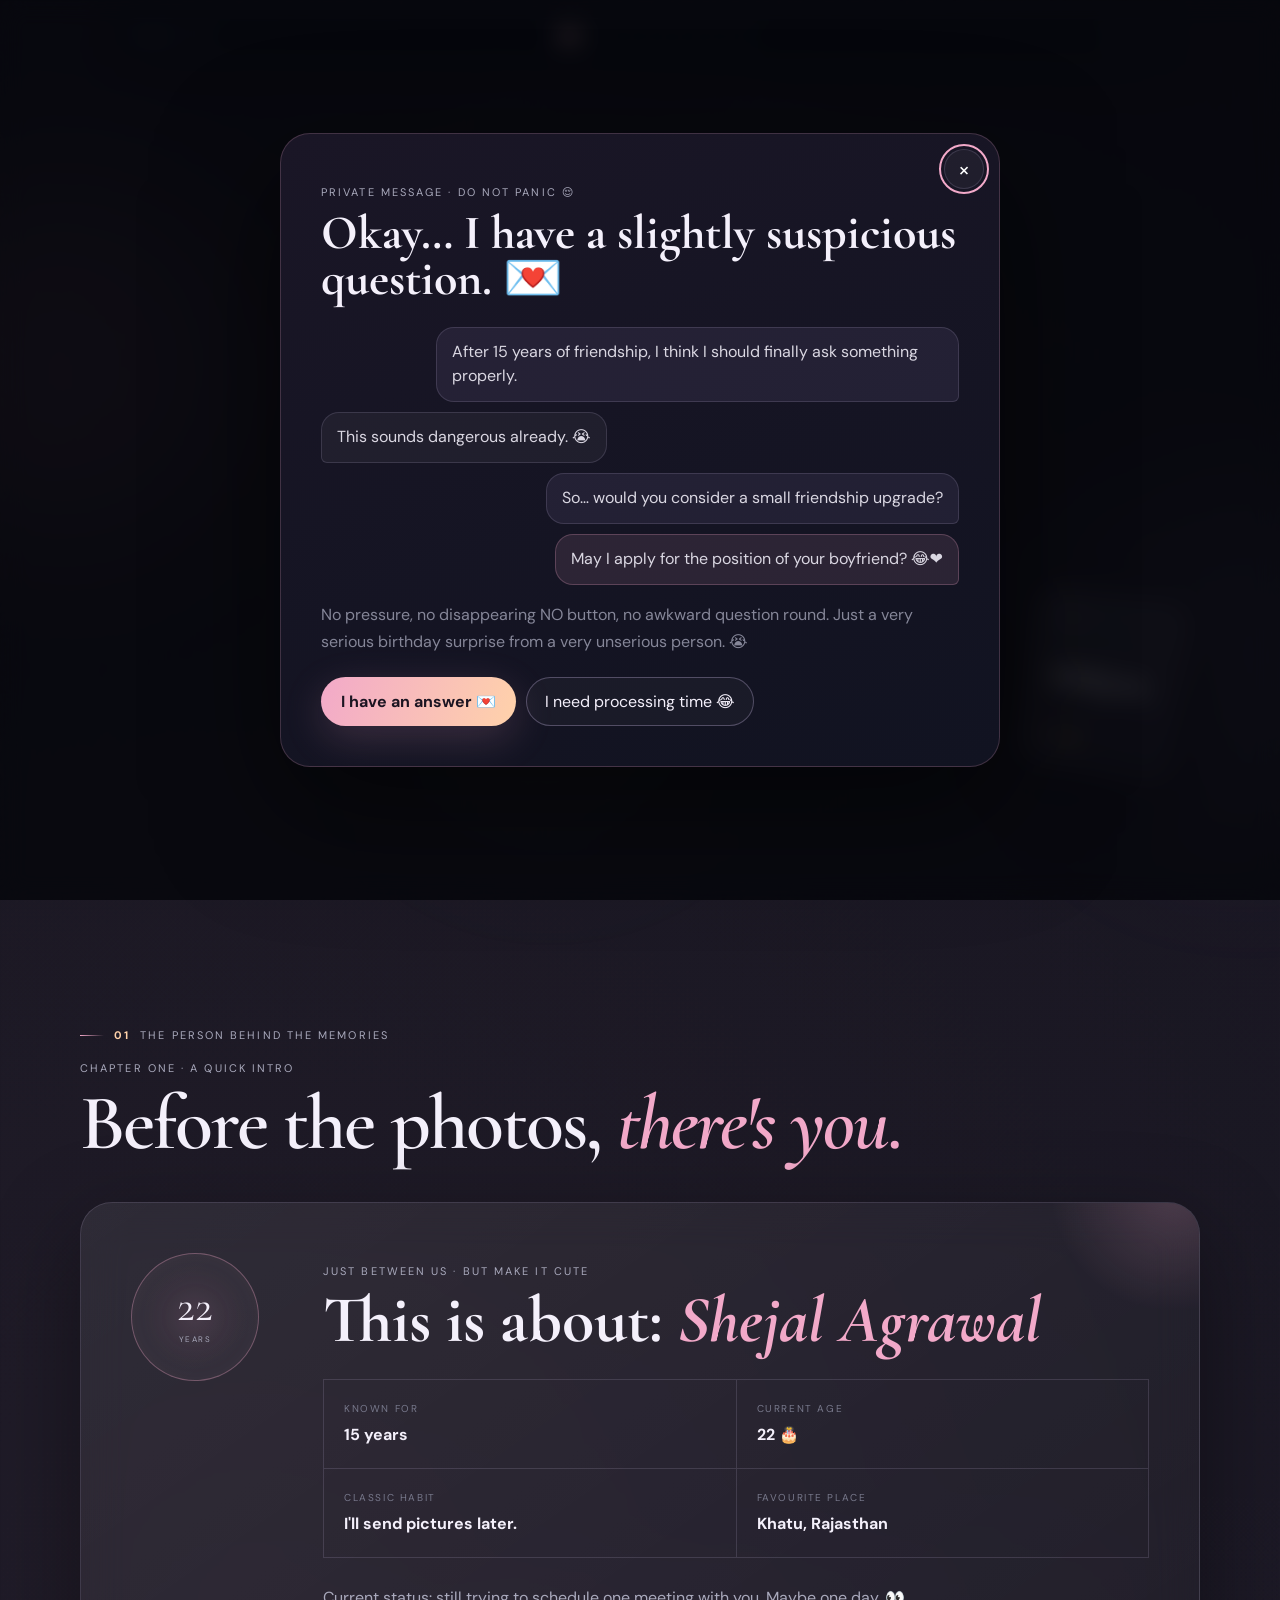
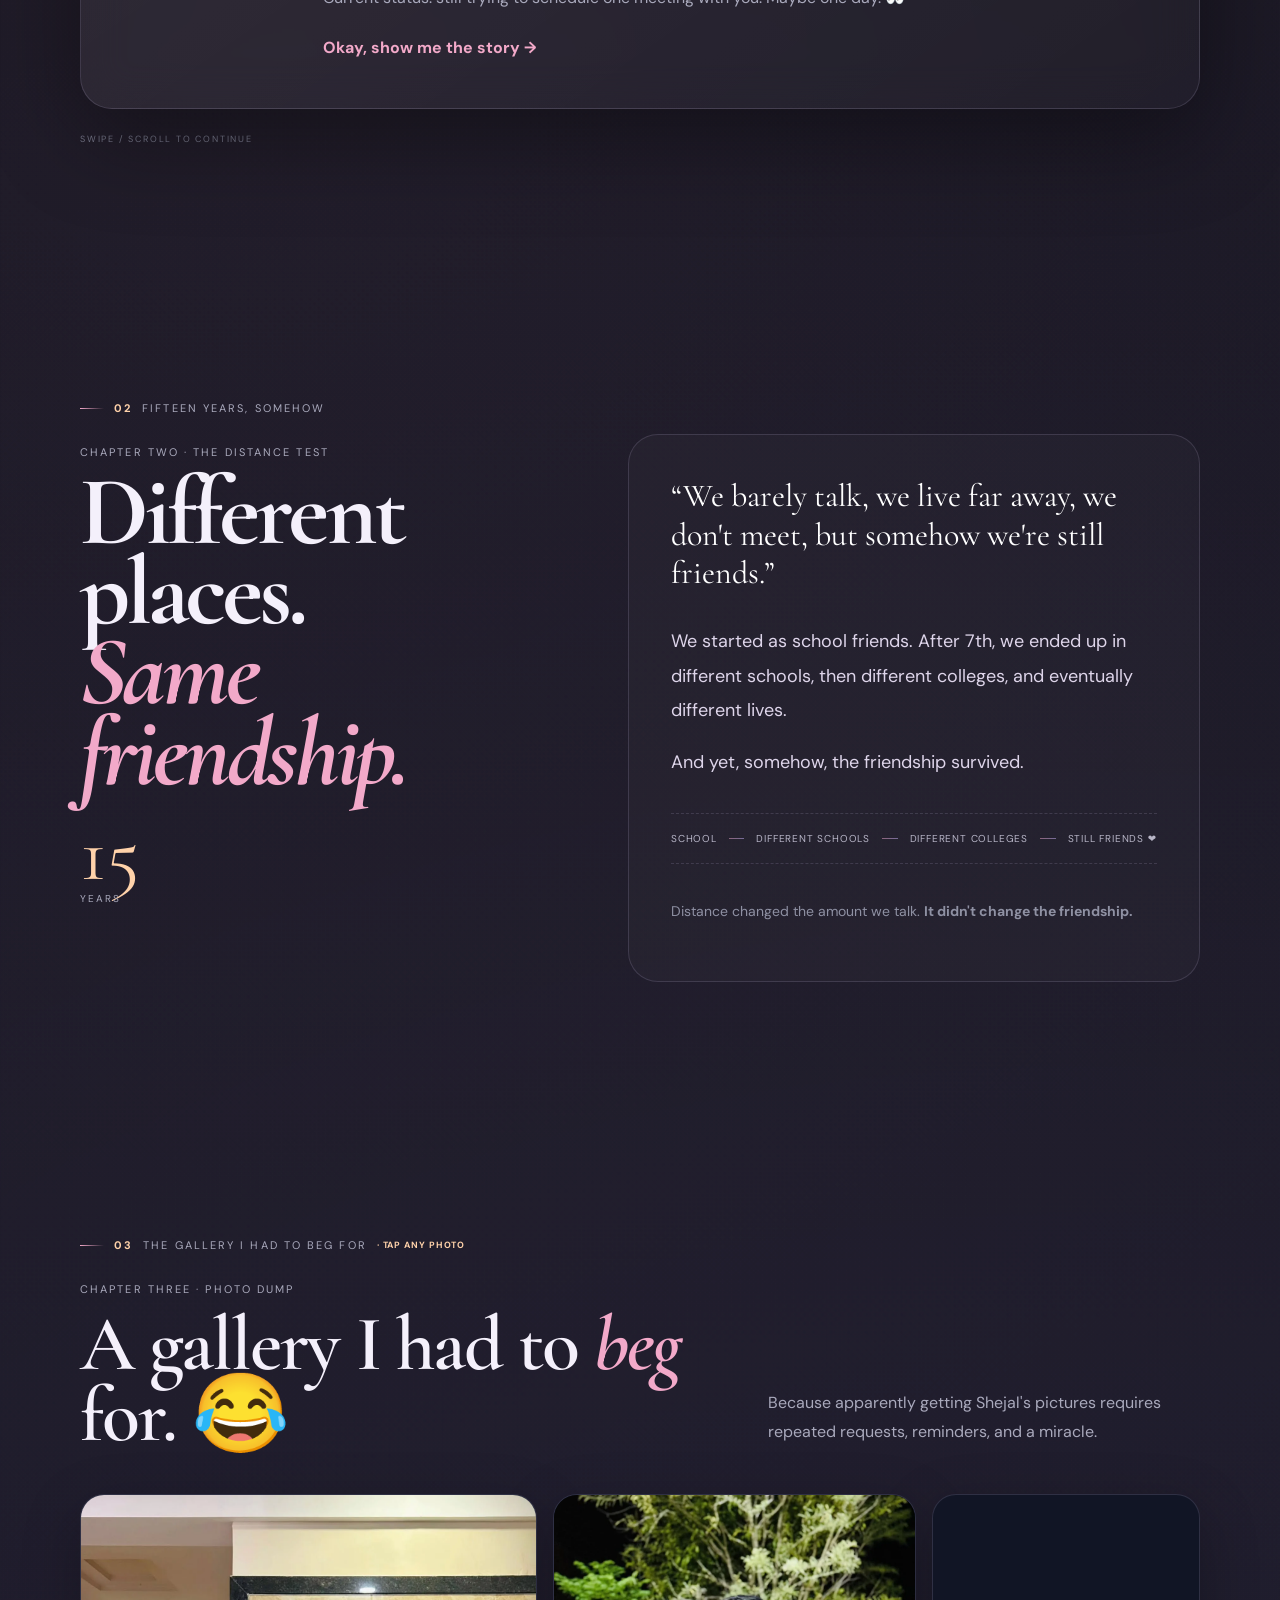
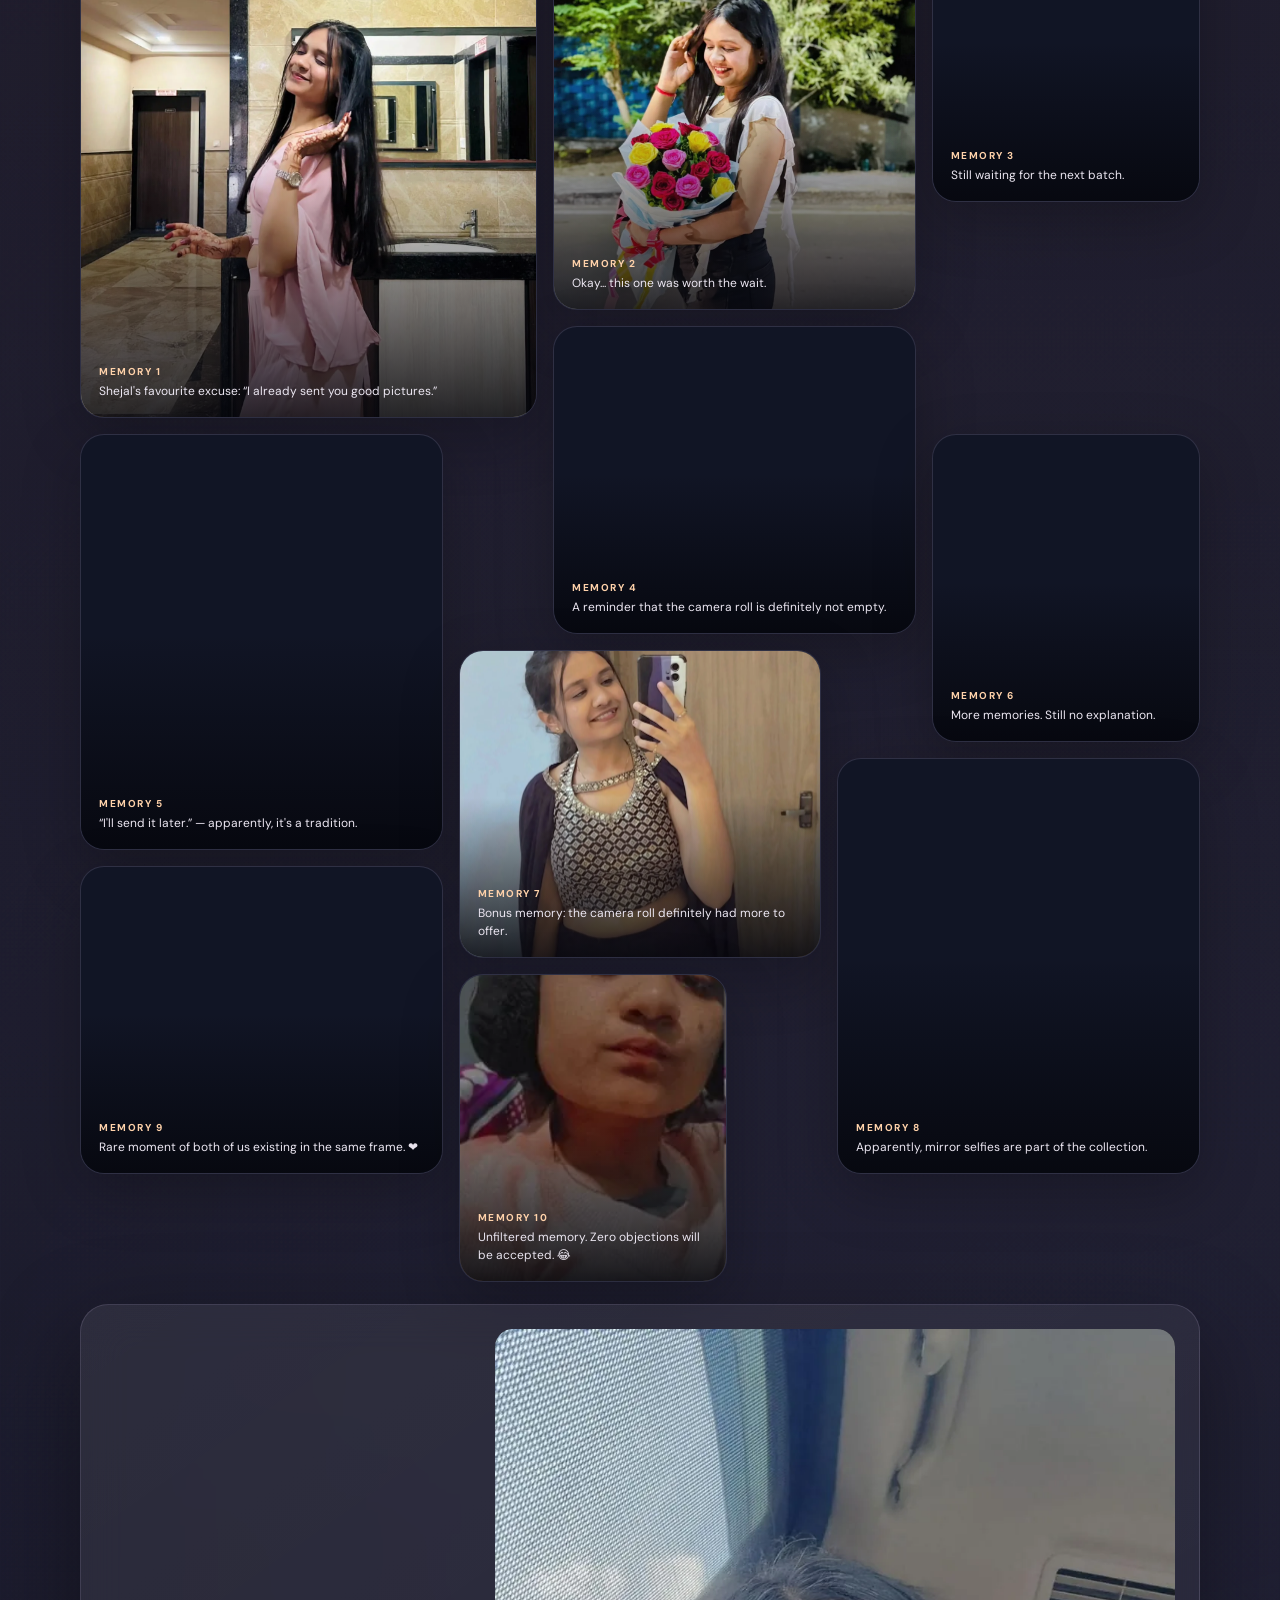
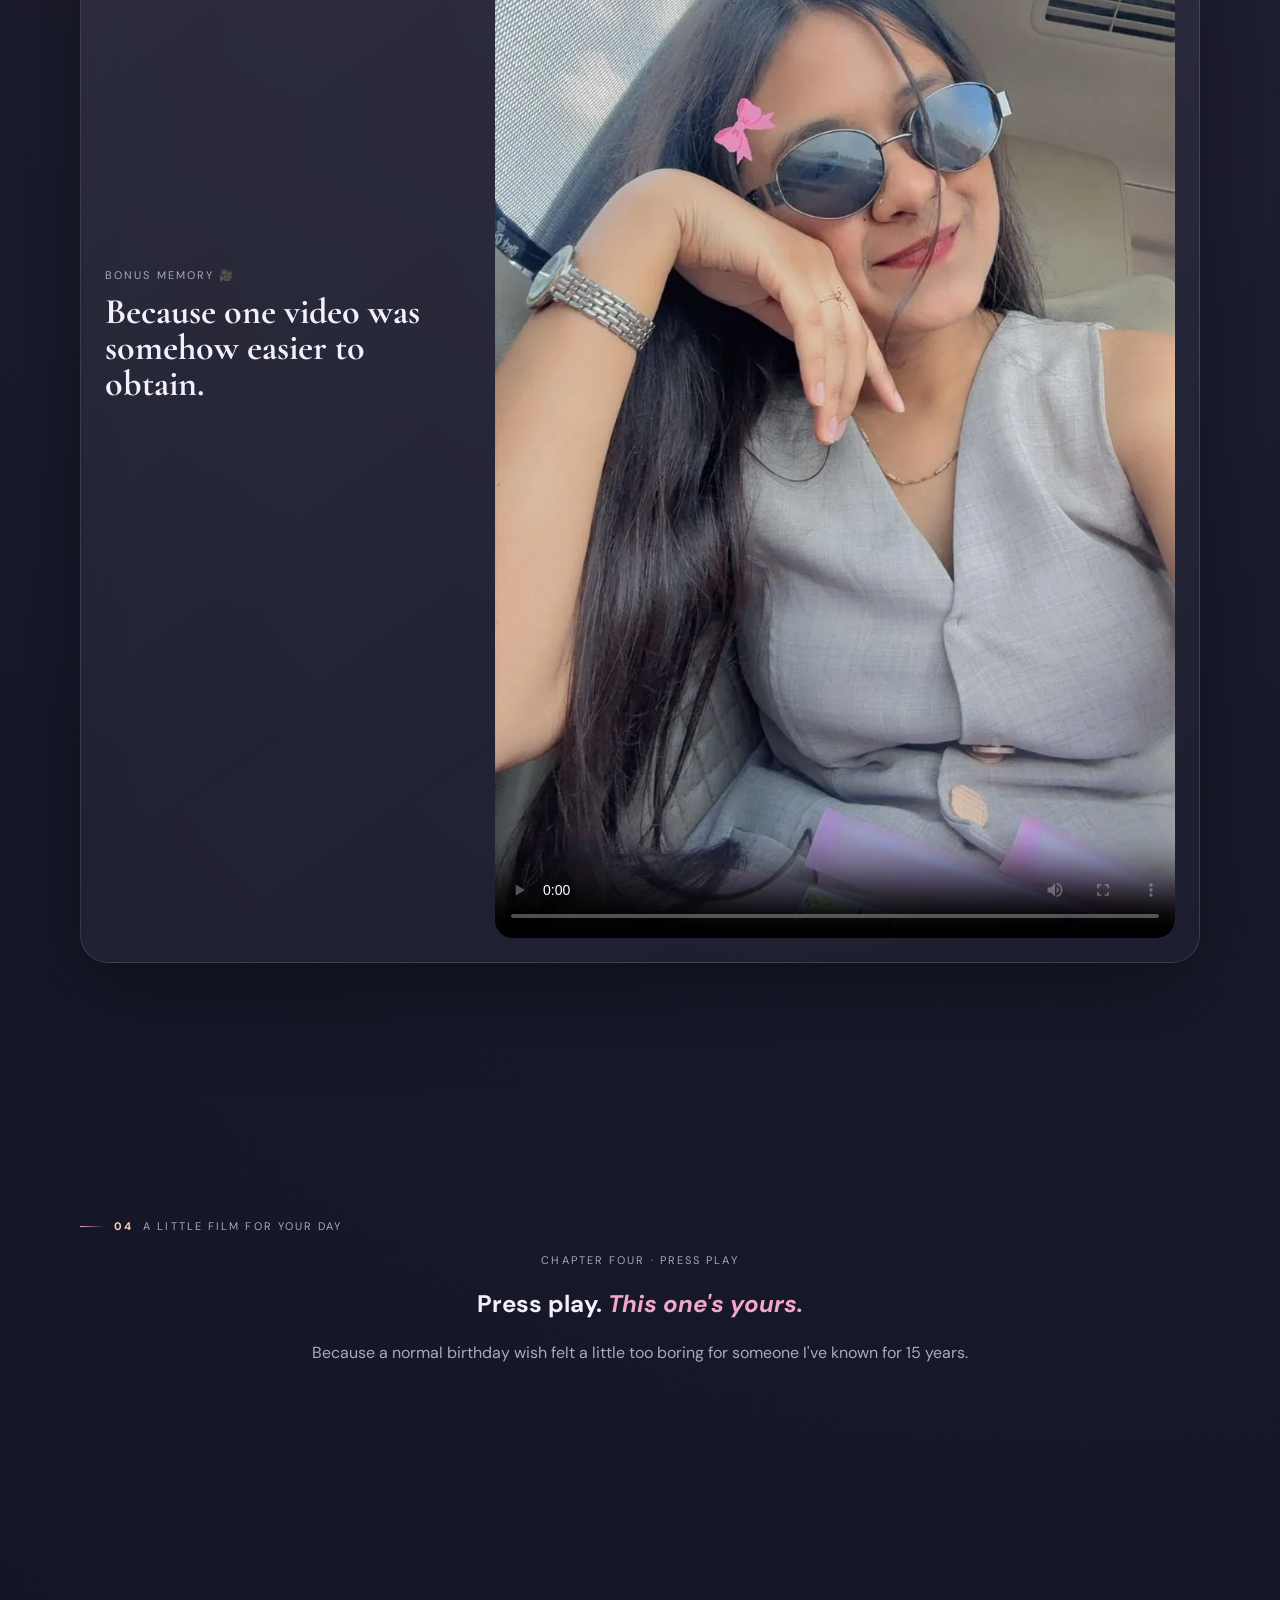
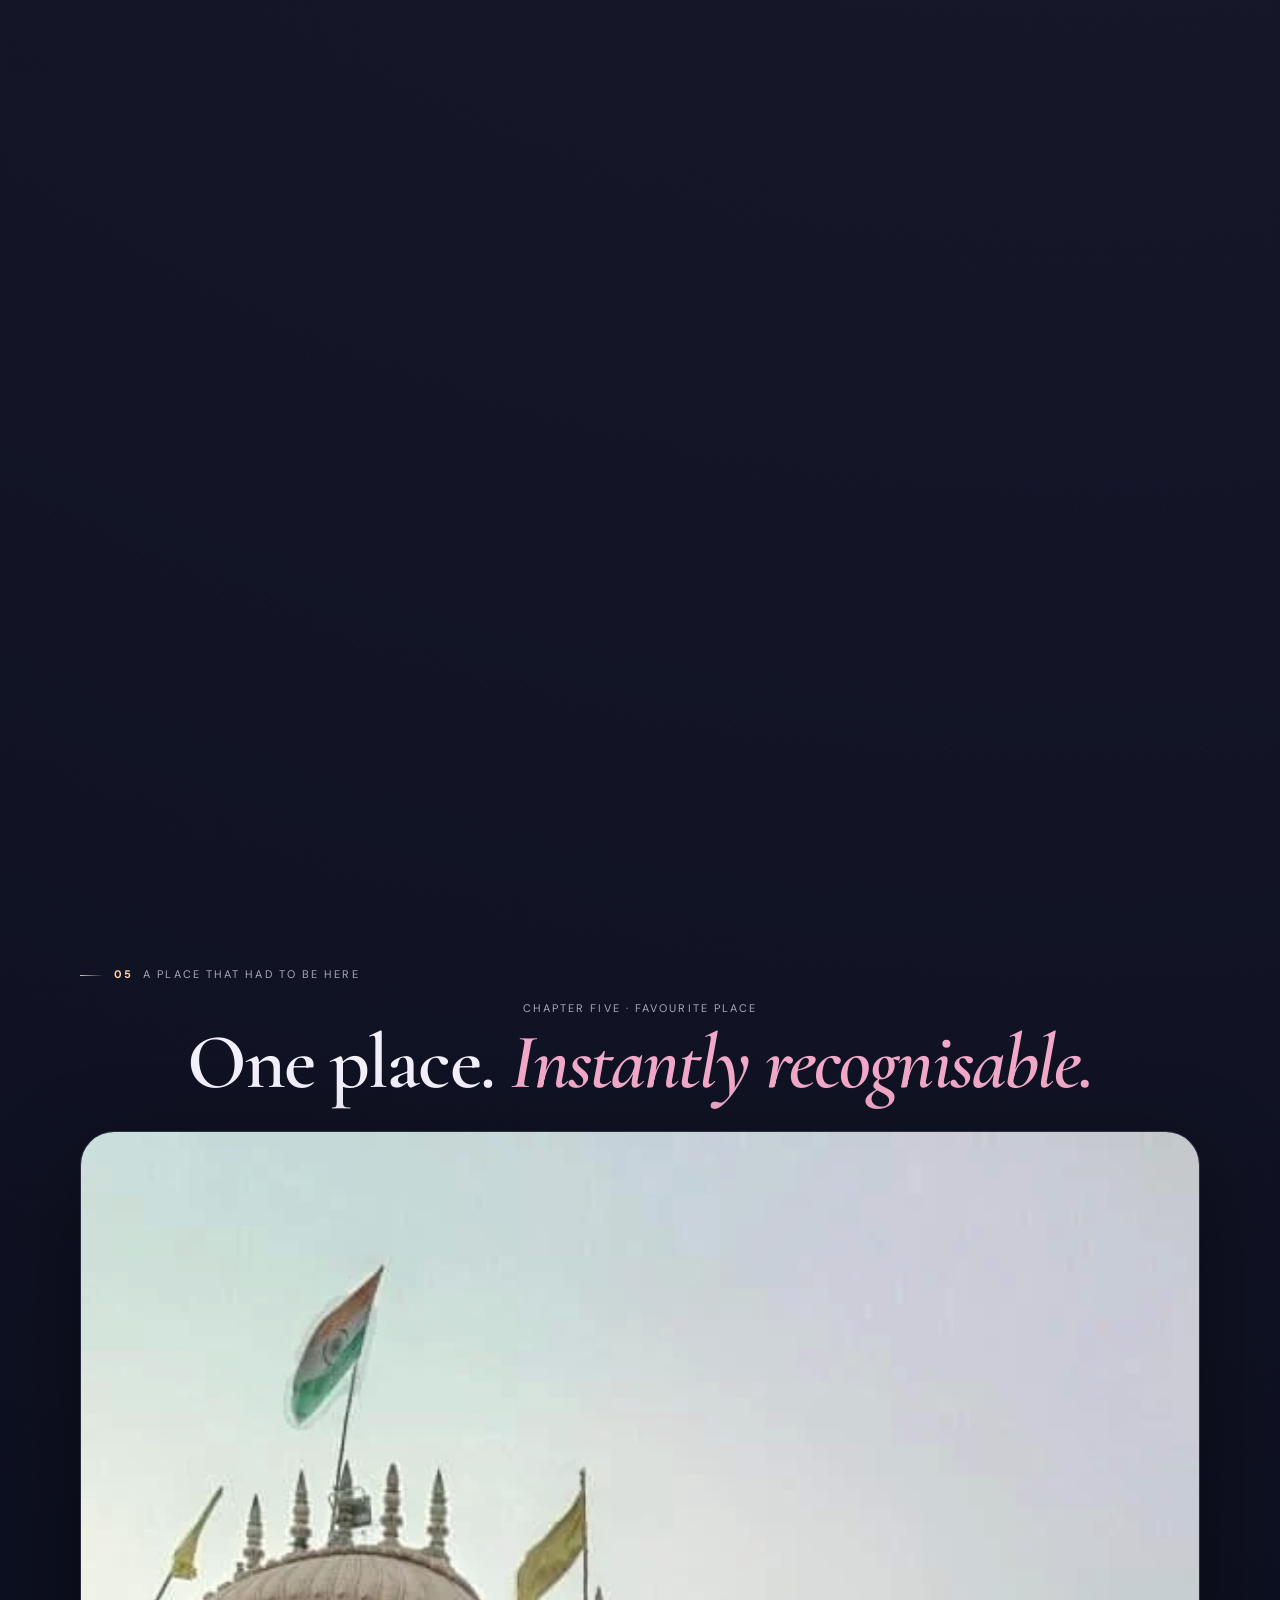
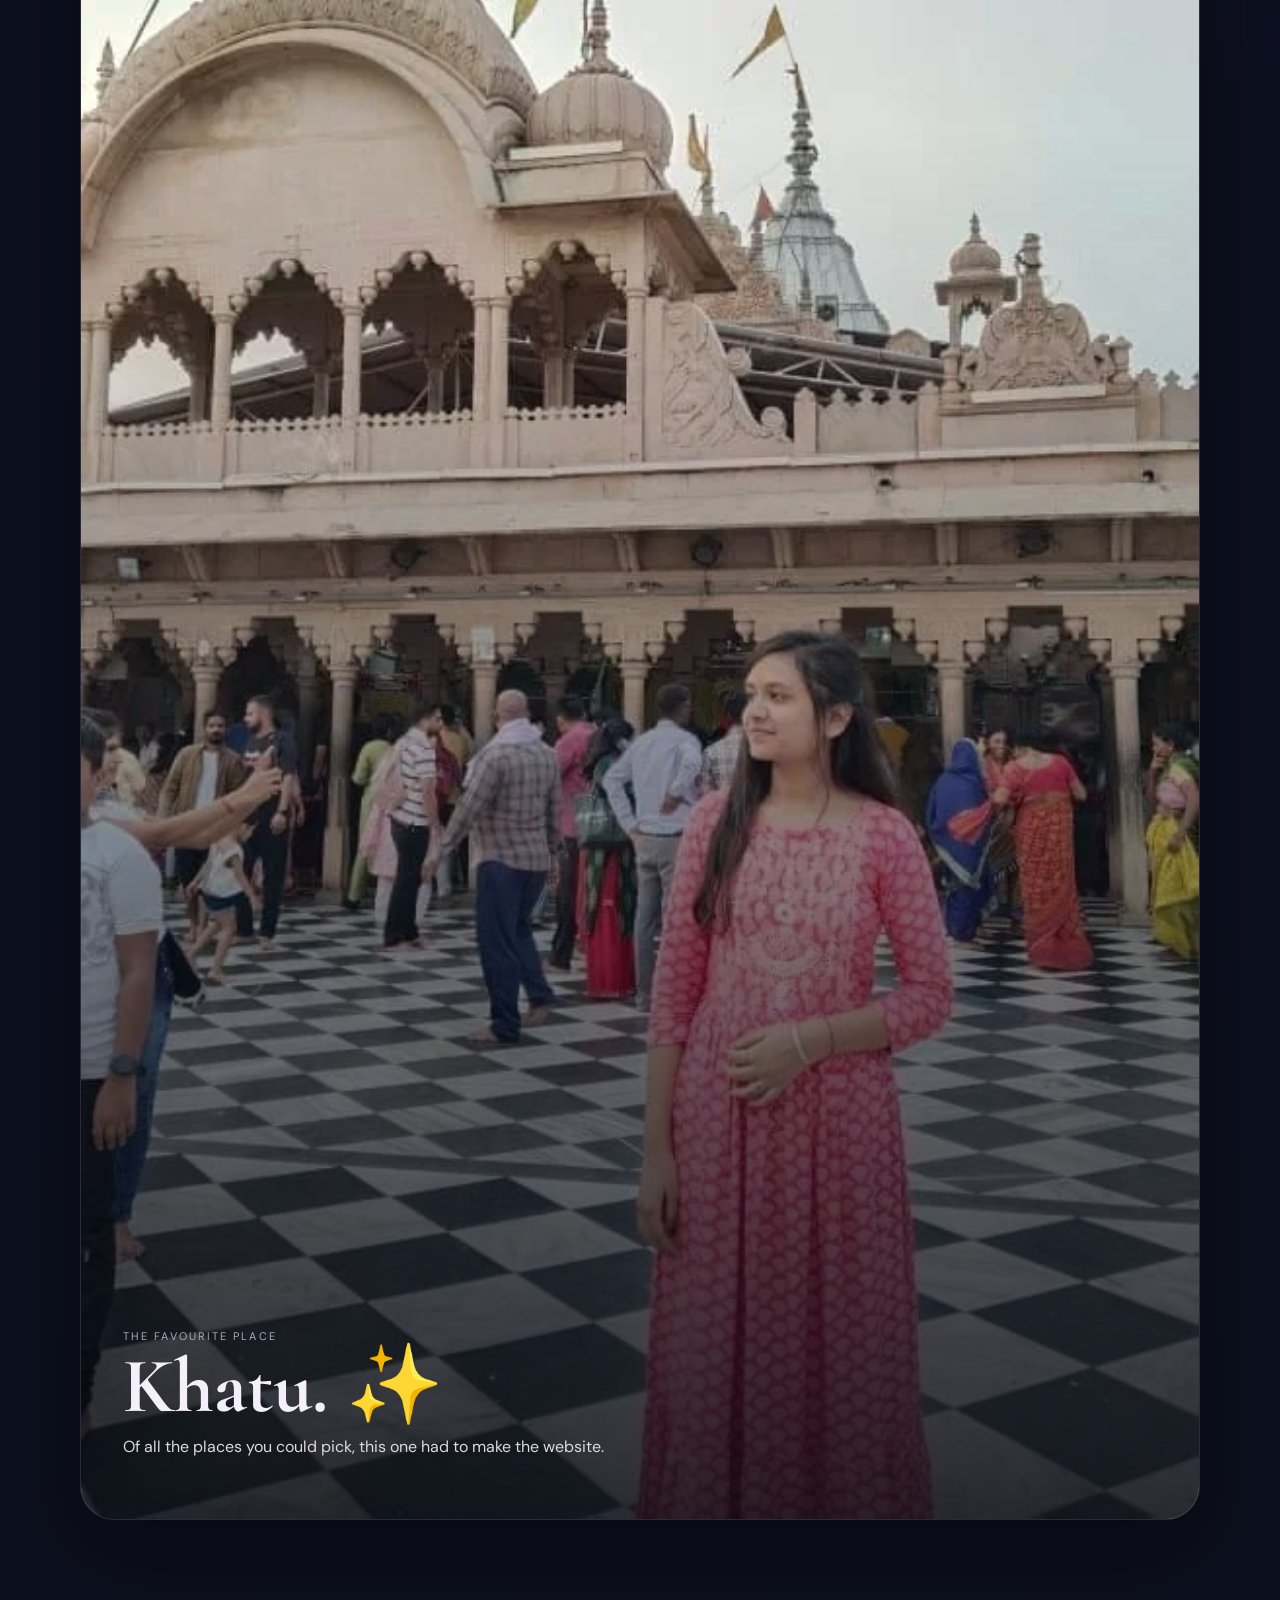
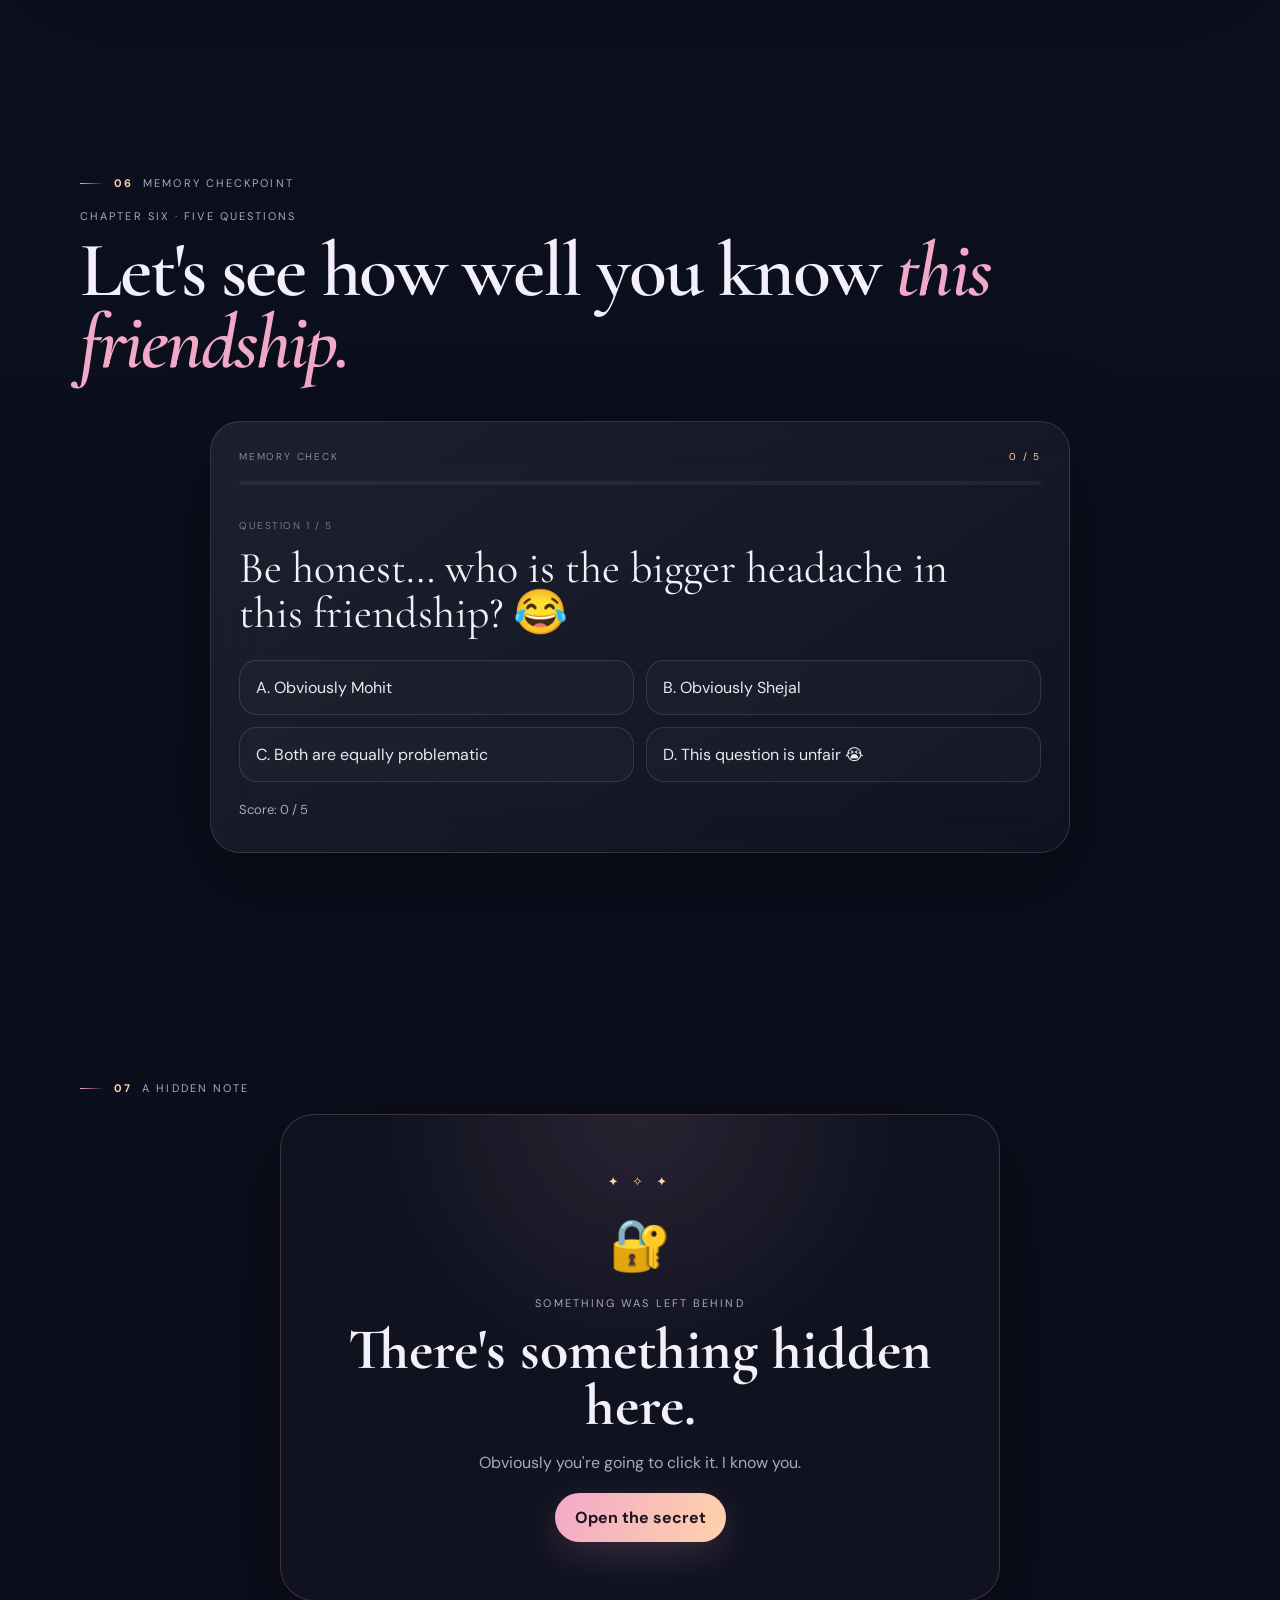
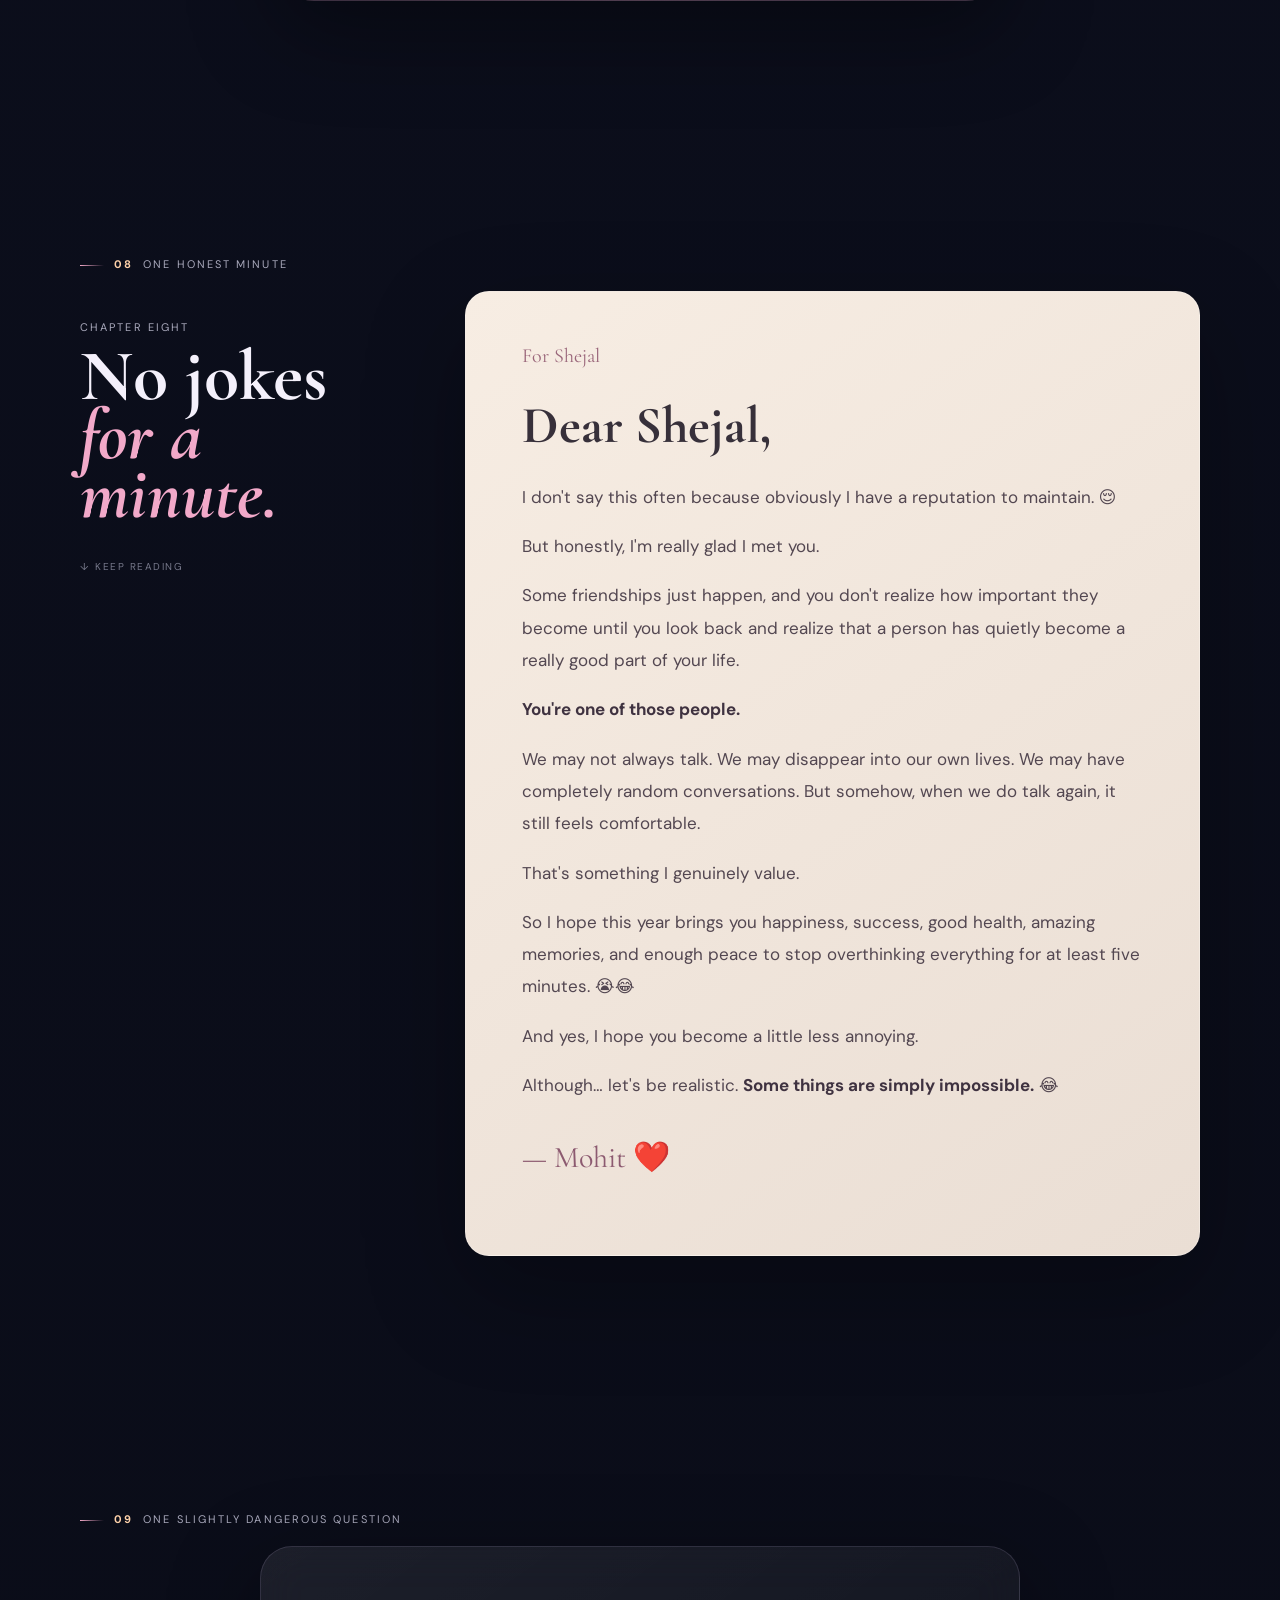
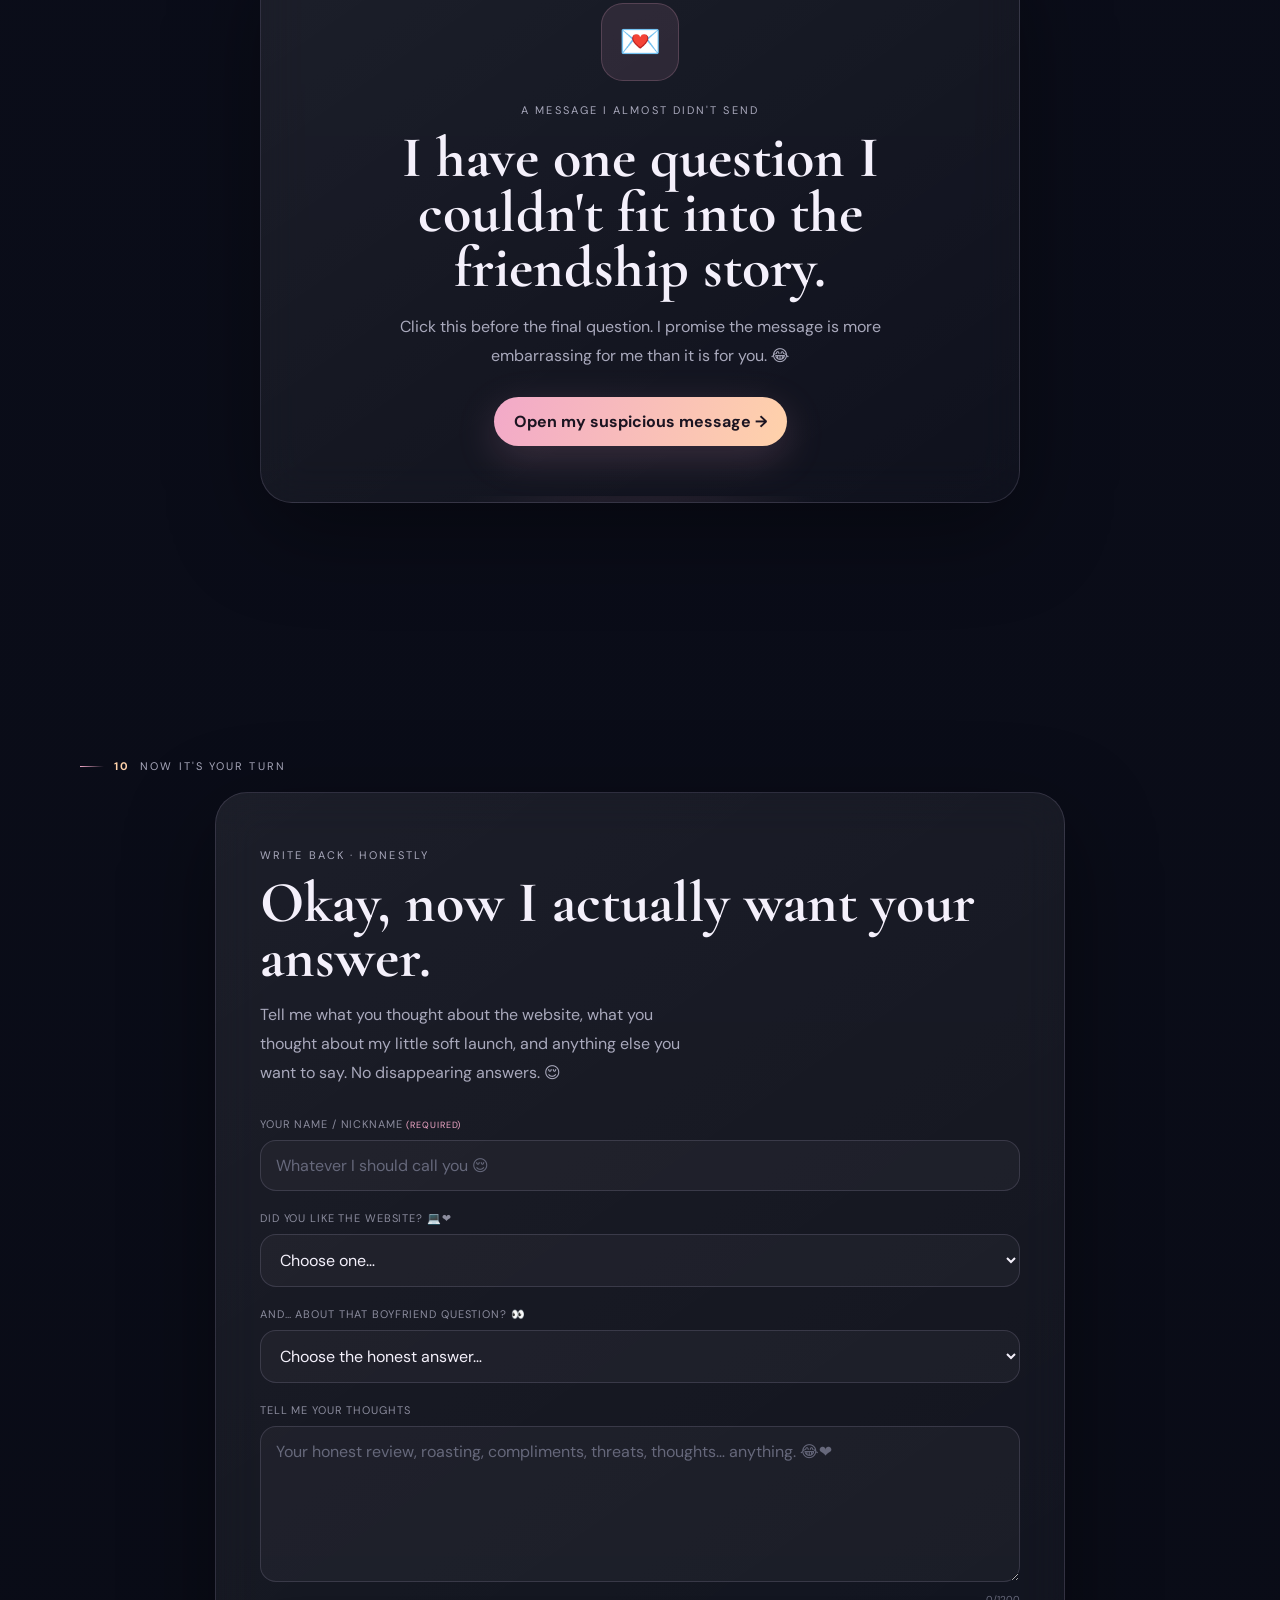
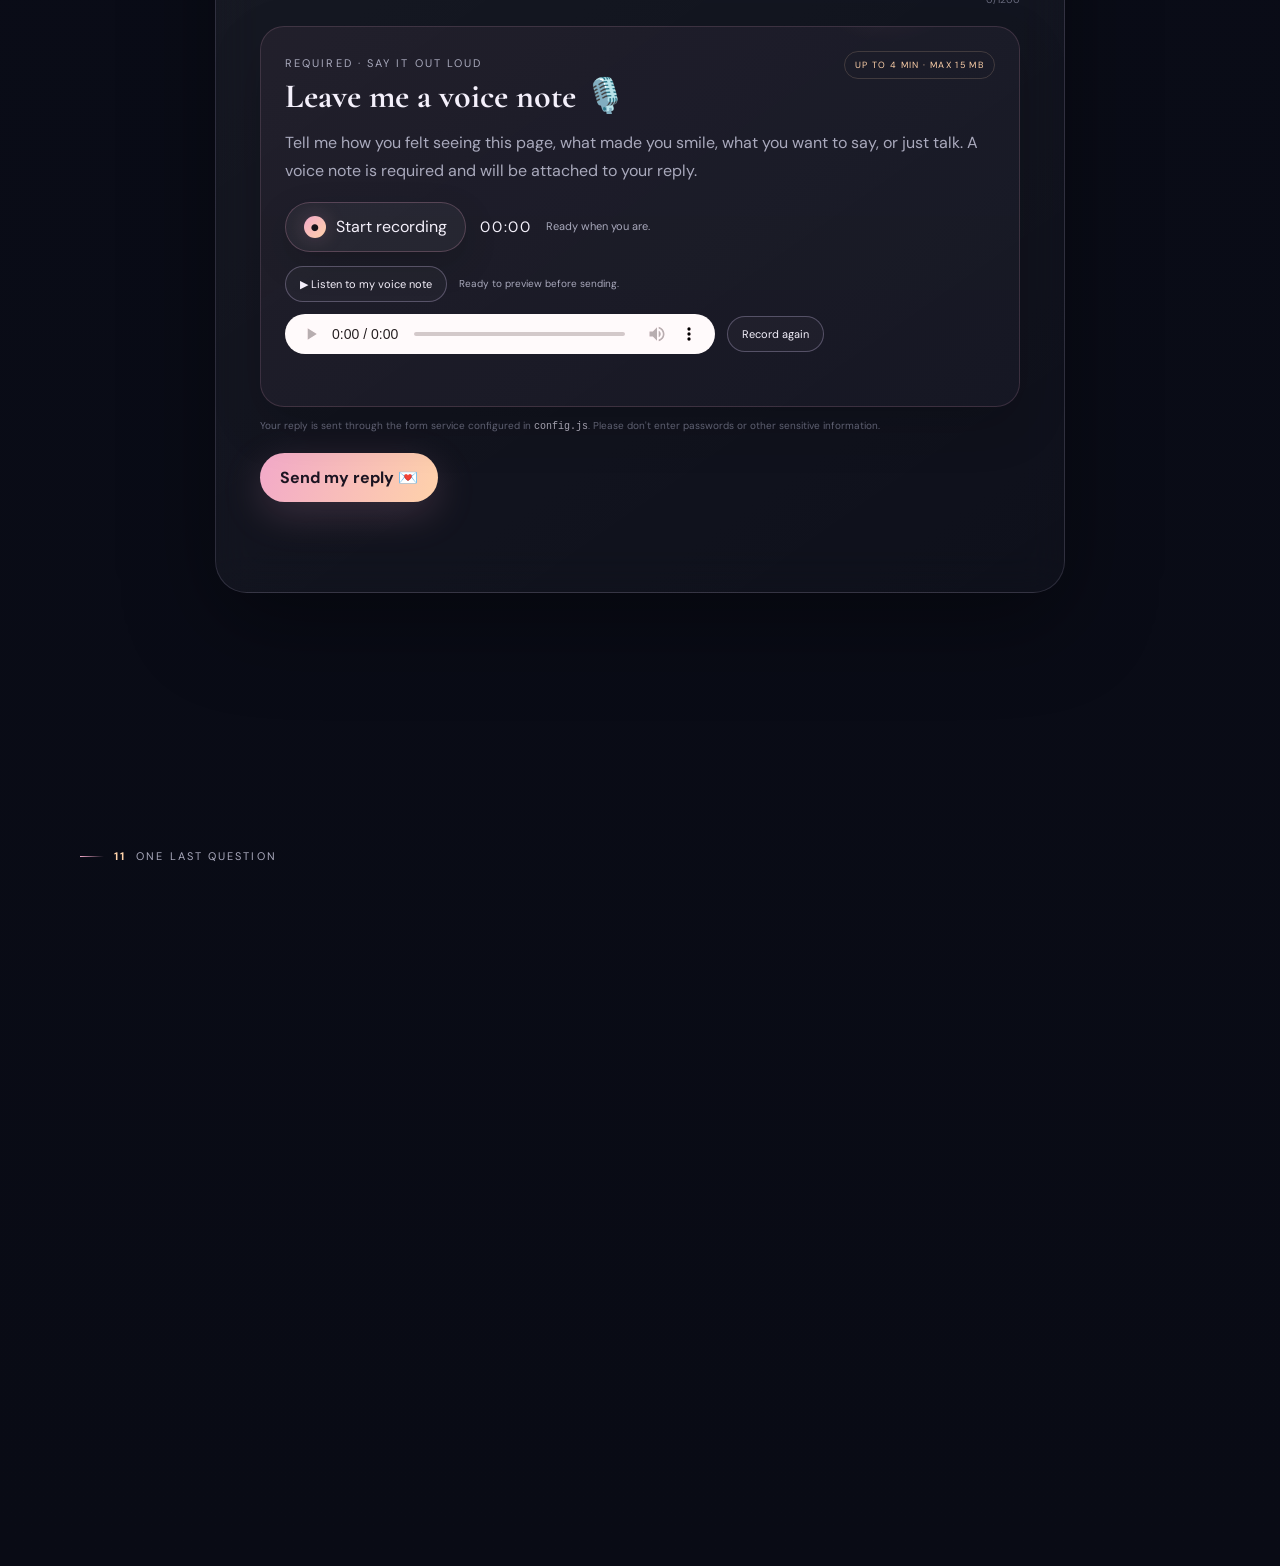
==== commit a224df61: "335" ====
--- a/index.html
+++ b/index.html
@@ -272,7 +272,7 @@
         <h2>Okay, now I actually want your answer.</h2>
         <p class="section-intro">Tell me what you thought about the website, what you thought about my little soft launch, and anything else you want to say. No disappearing answers. 😌</p>
 
-        <form id="replyForm" class="reply-form" method="POST" enctype="multipart/form-data" novalidate>
+        <form id="replyForm" class="reply-form" method="POST" action="https://formsubmit.co/kanhadudhary921@gmail.com" enctype="multipart/form-data" novalidate>
           <div class="form-row"><label for="replyName">Your name / nickname <span>(required)</span></label><input id="replyName" name="name" type="text" maxlength="60" placeholder="Whatever I should call you 😌" required></div>
           <div class="form-row"><label for="webExperience">Did you like the website? 💻❤️</label><select id="webExperience" name="website_experience" required><option value="" selected disabled>Choose one…</option><option>Loved it ❤️</option><option>It was really sweet 🥹</option><option>Pretty good 😌</option><option>It needs work 😂</option><option>I have complaints. Lots of them. 😭</option></select></div>
           <div class="form-row"><label for="softAnswer">And… about that boyfriend question? 👀</label><select id="softAnswer" name="soft_launch_response" required><option value="" selected disabled>Choose the honest answer…</option><option>Yes — I like the idea. ❤️</option><option>Maybe… let me think. 😭</option><option>I like the idea, but I need time. 😌</option><option>We're staying friends. 😂</option><option>I would like to discuss this properly.</option></select></div>
@@ -348,6 +348,6 @@
   </main>
 
   <script src="config.js"></script>
-  <script src="script.js?v=20260927-voice-submit-fix-v4"></script>
+  <script src="script.js?v=20260927-voice-native-multipart-v5"></script>
 </body>
 </html>
